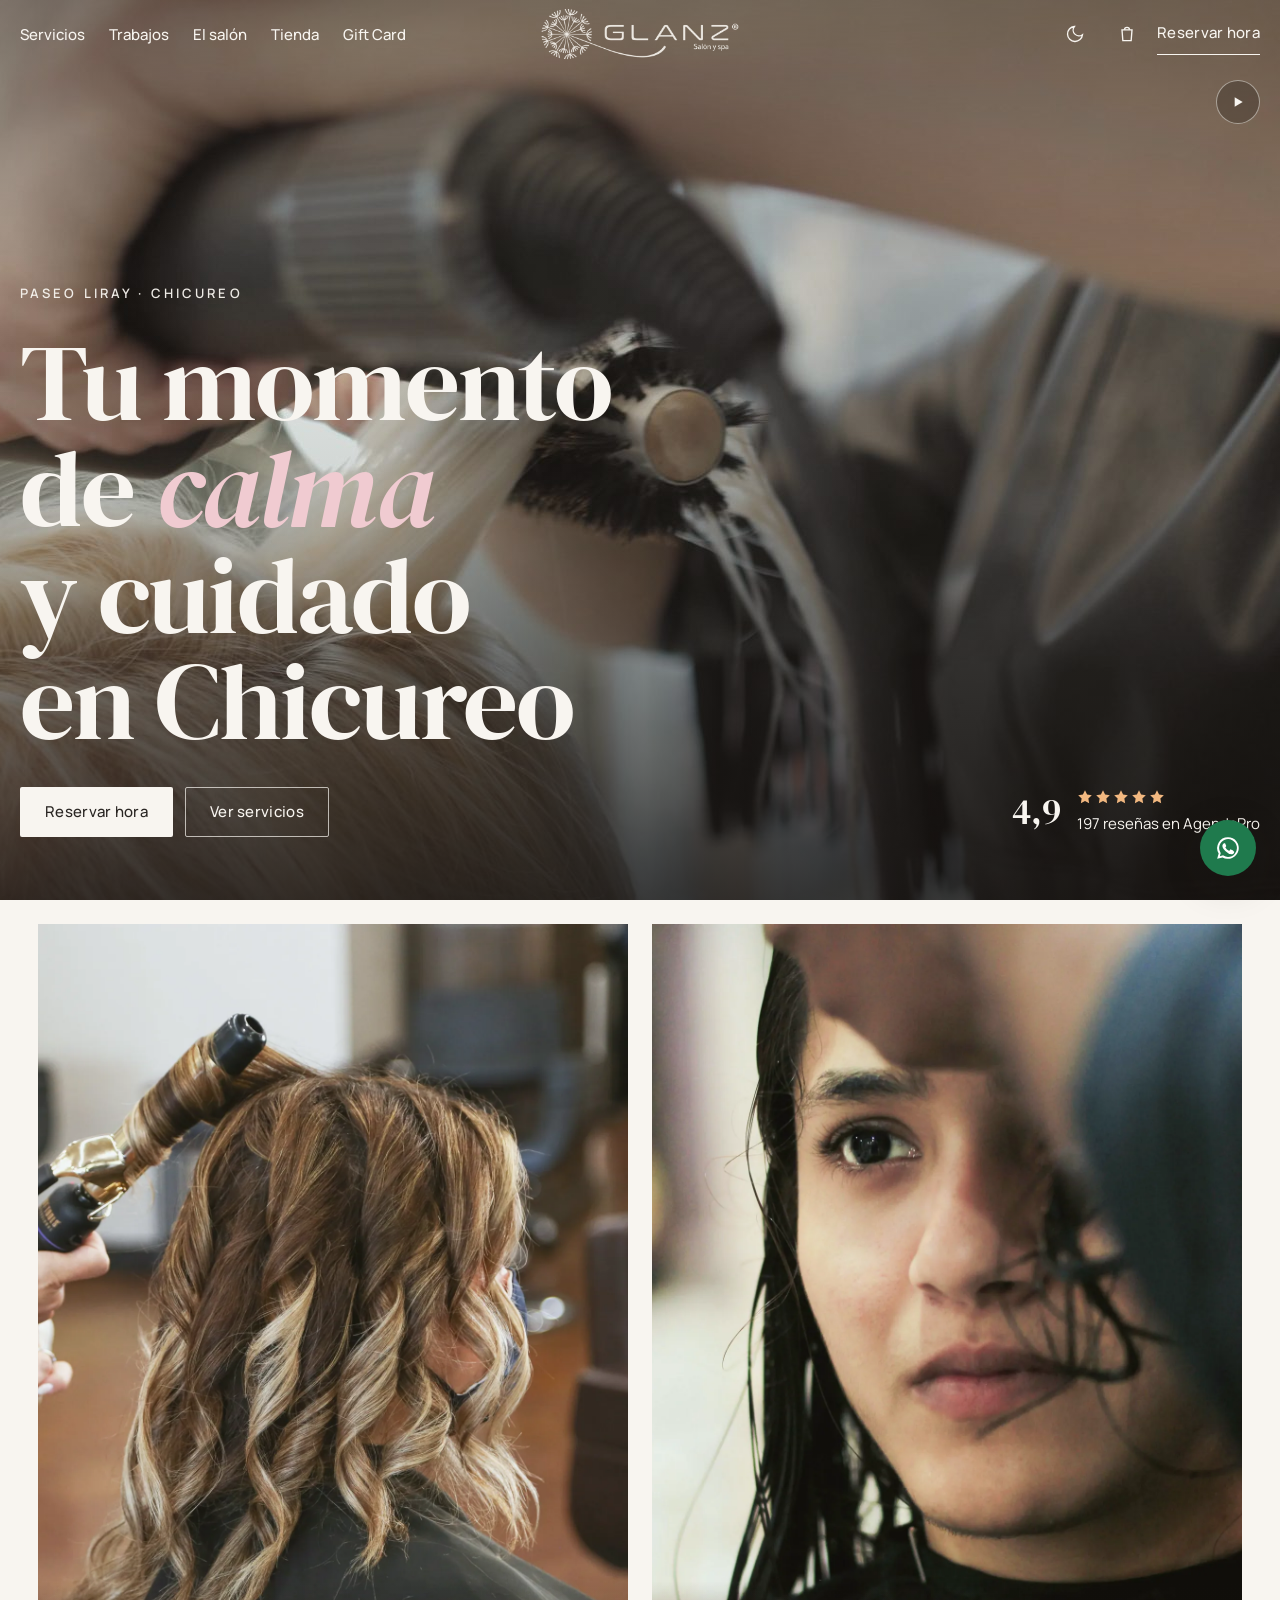
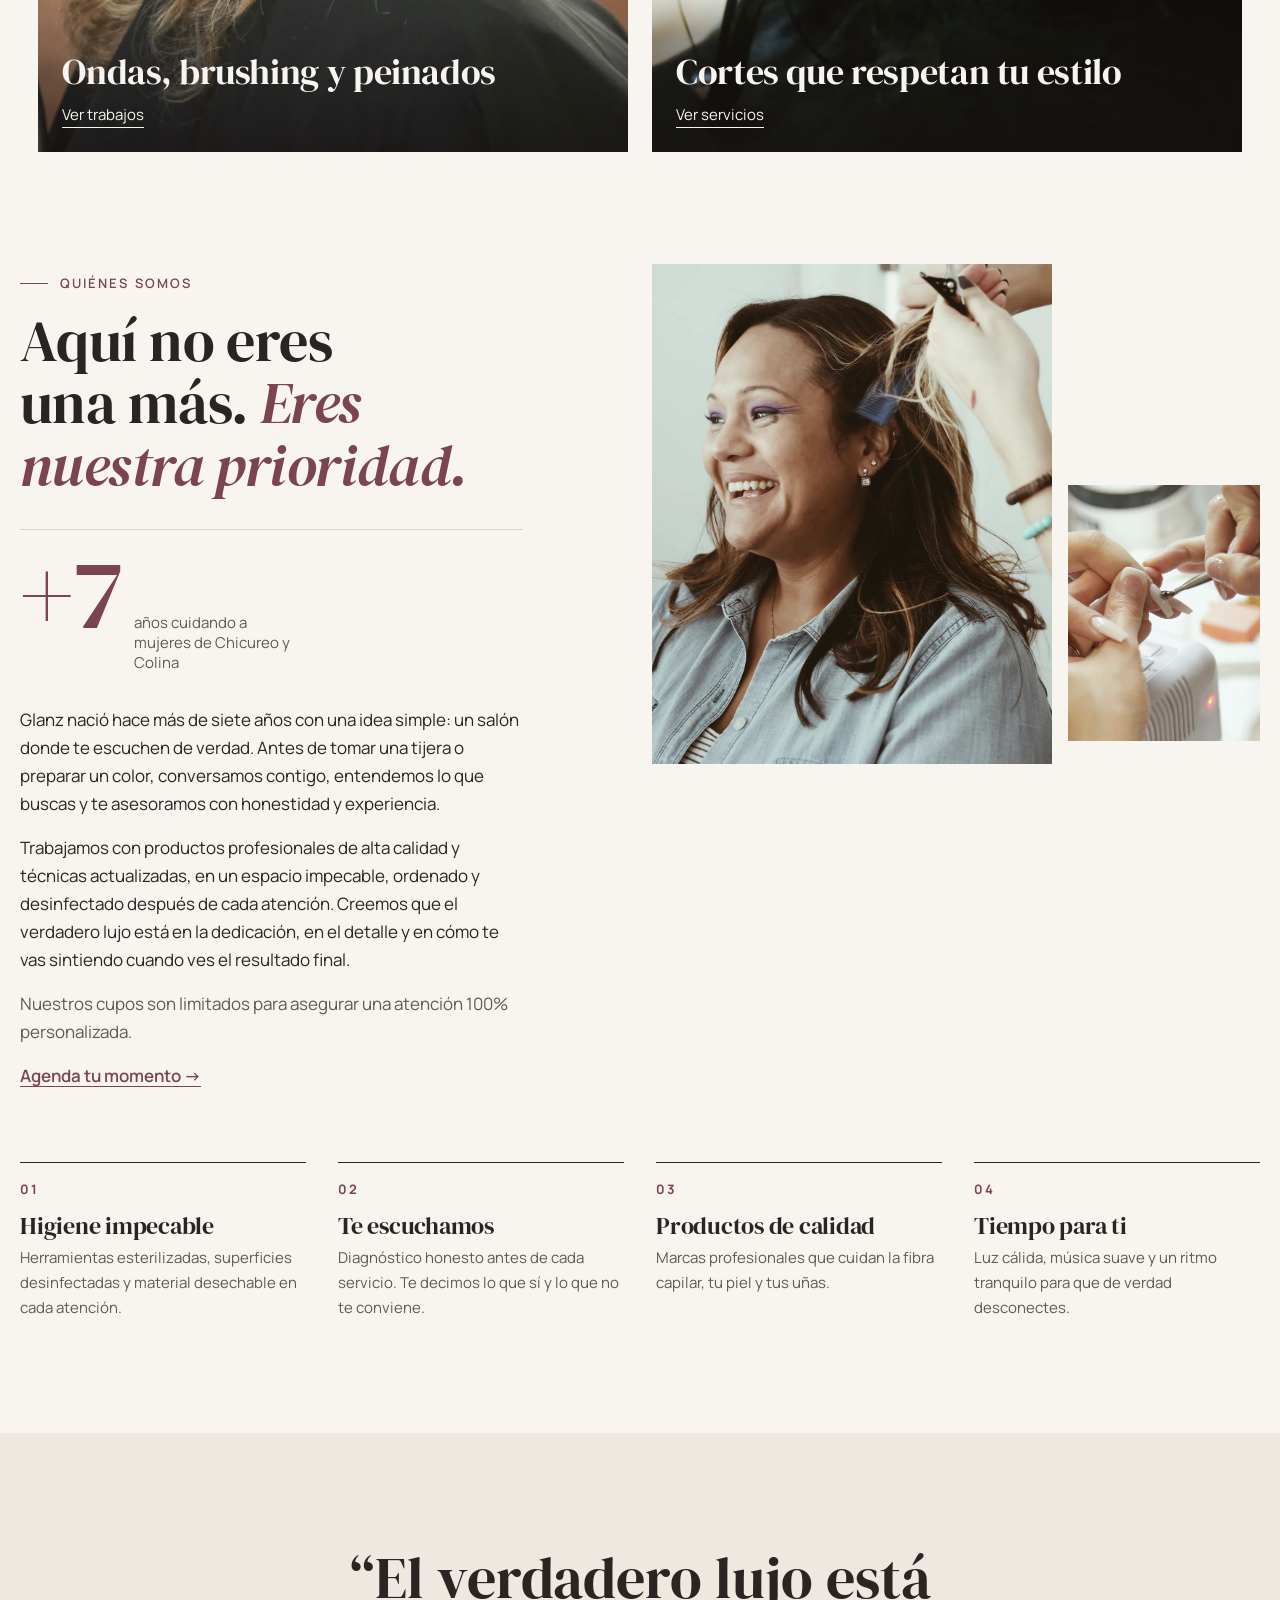
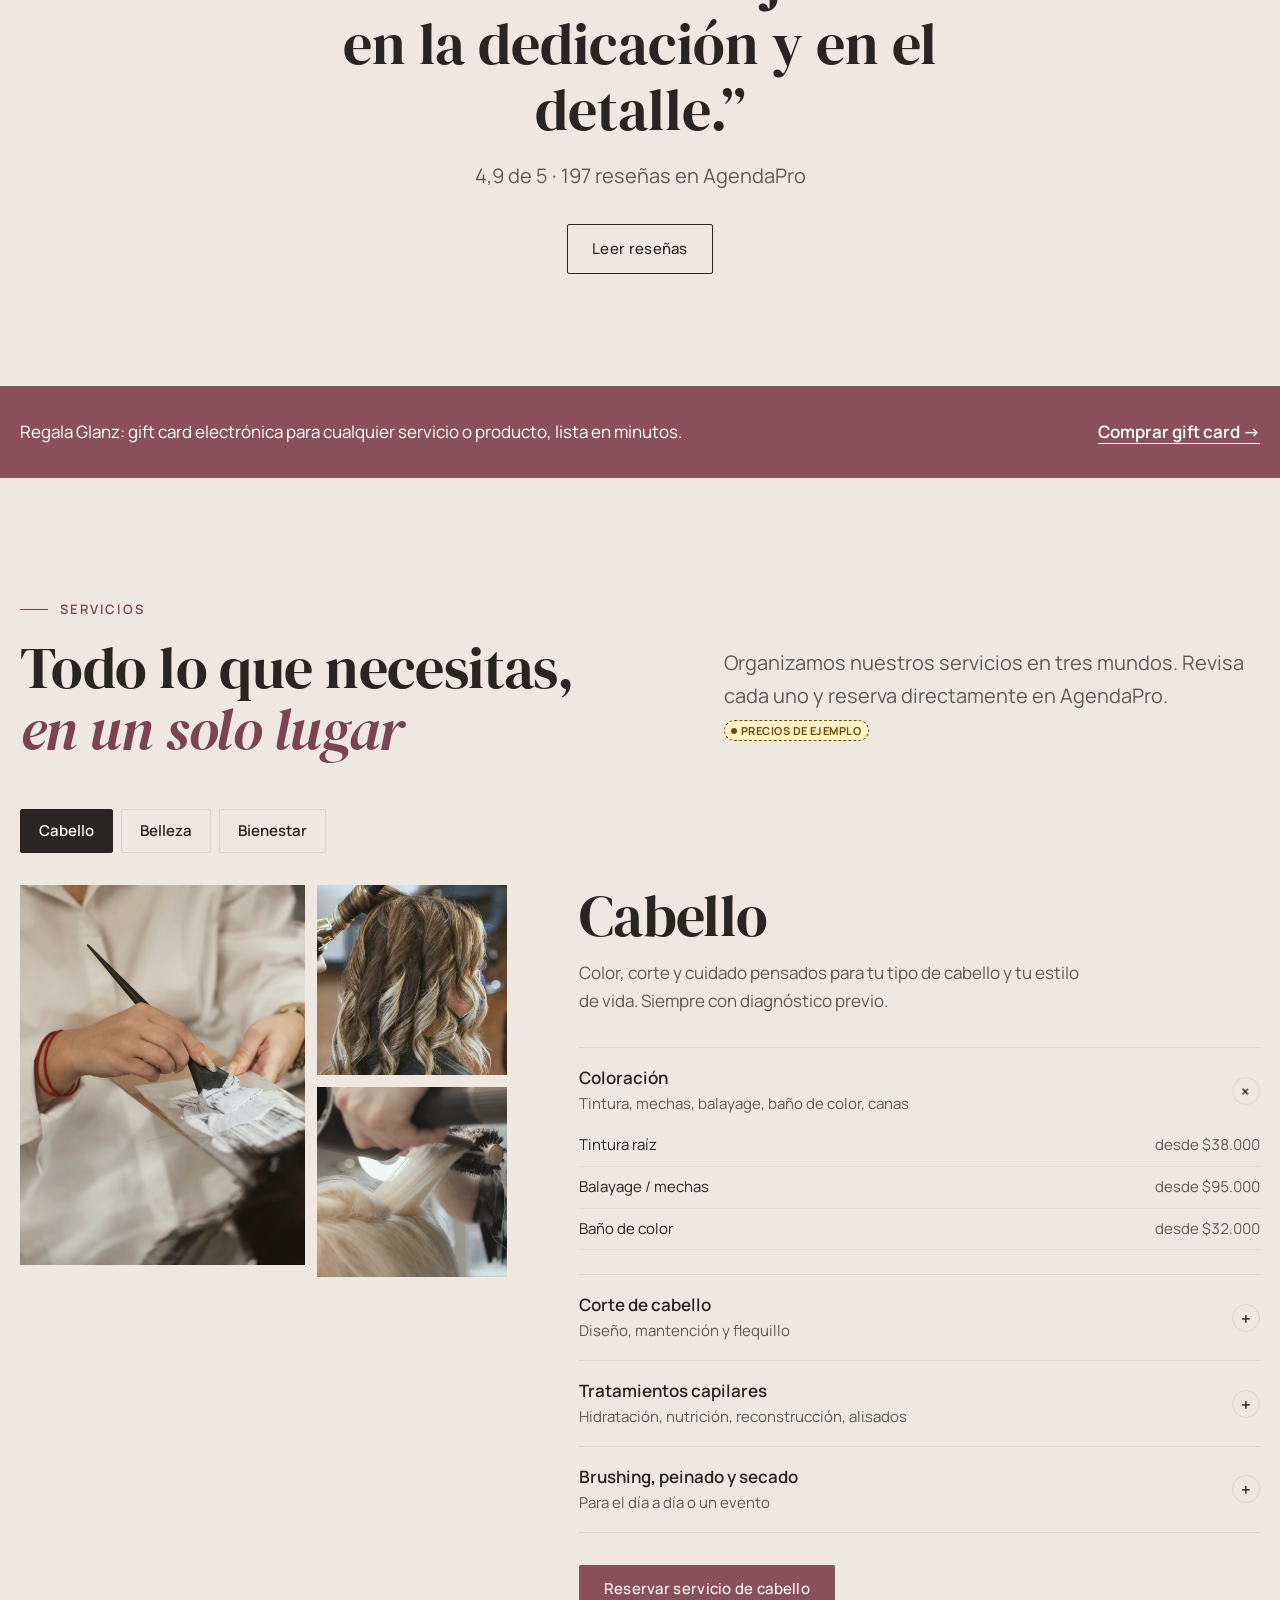
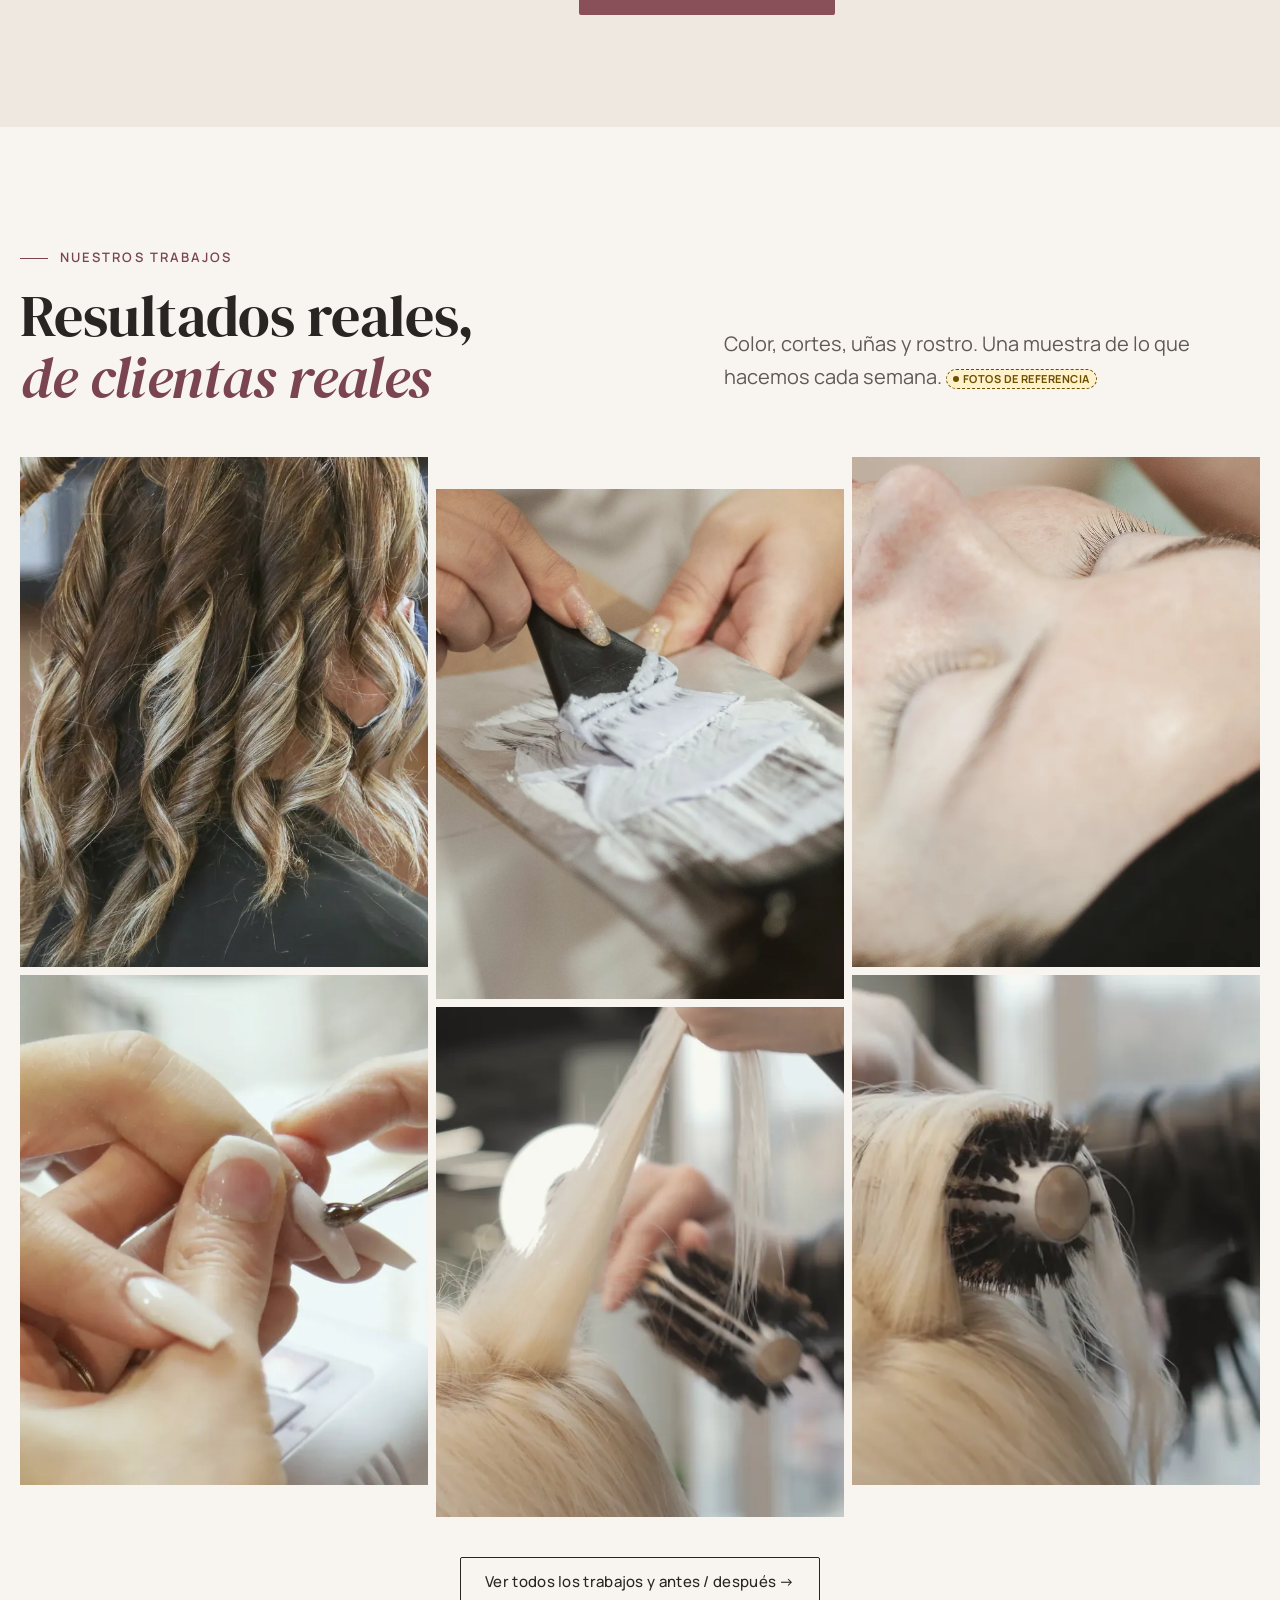
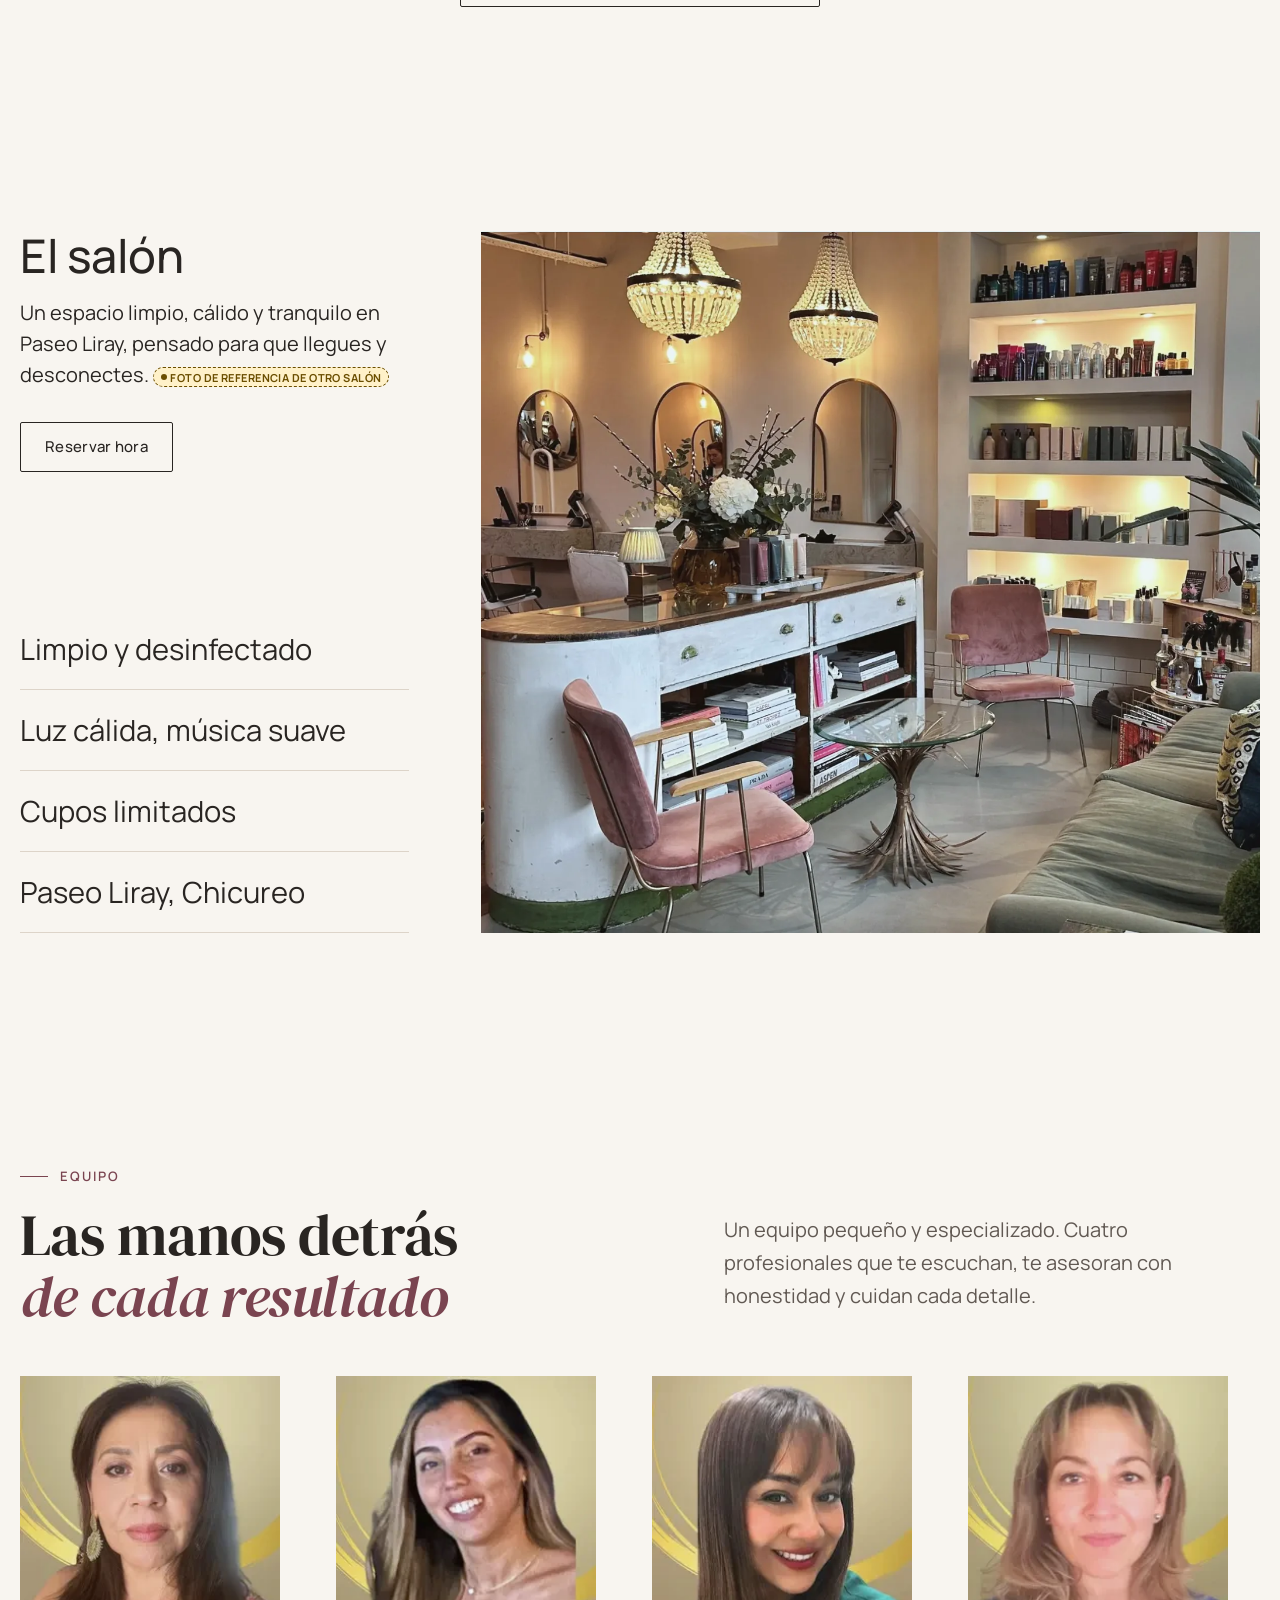
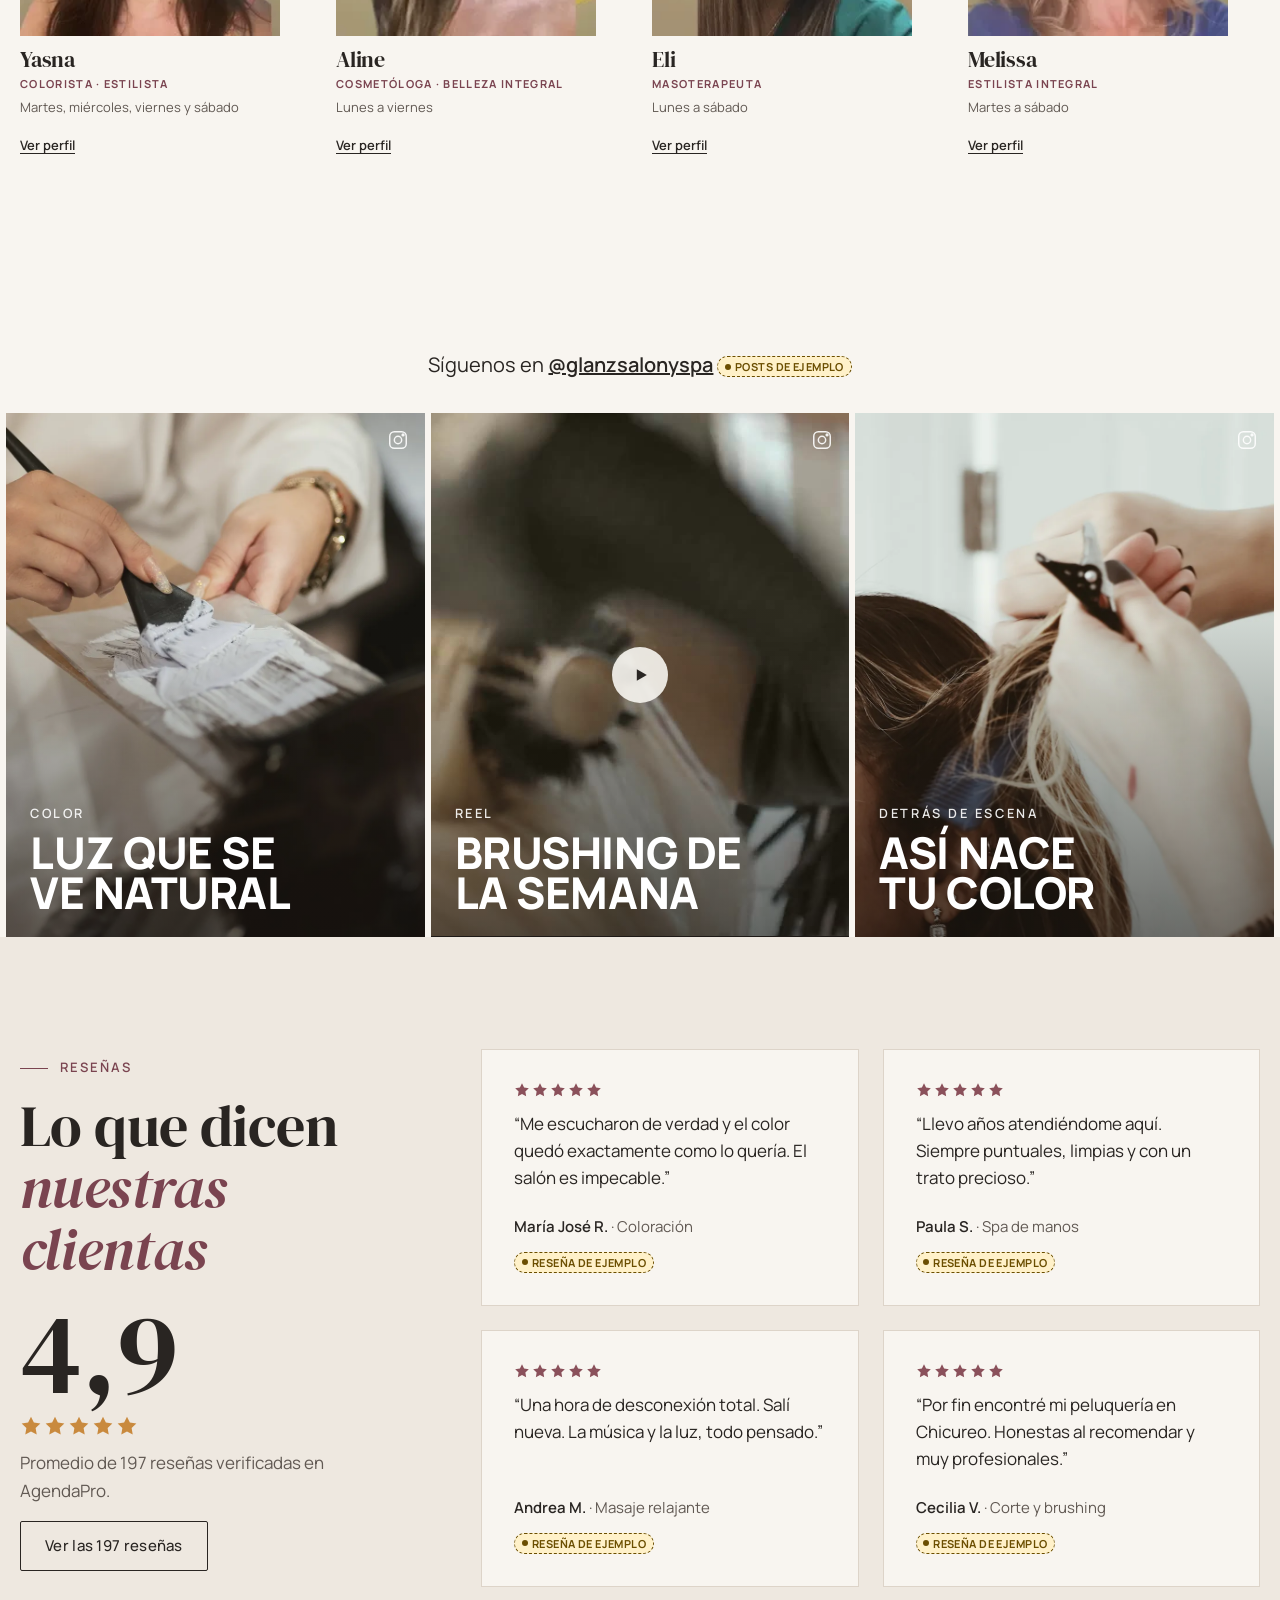
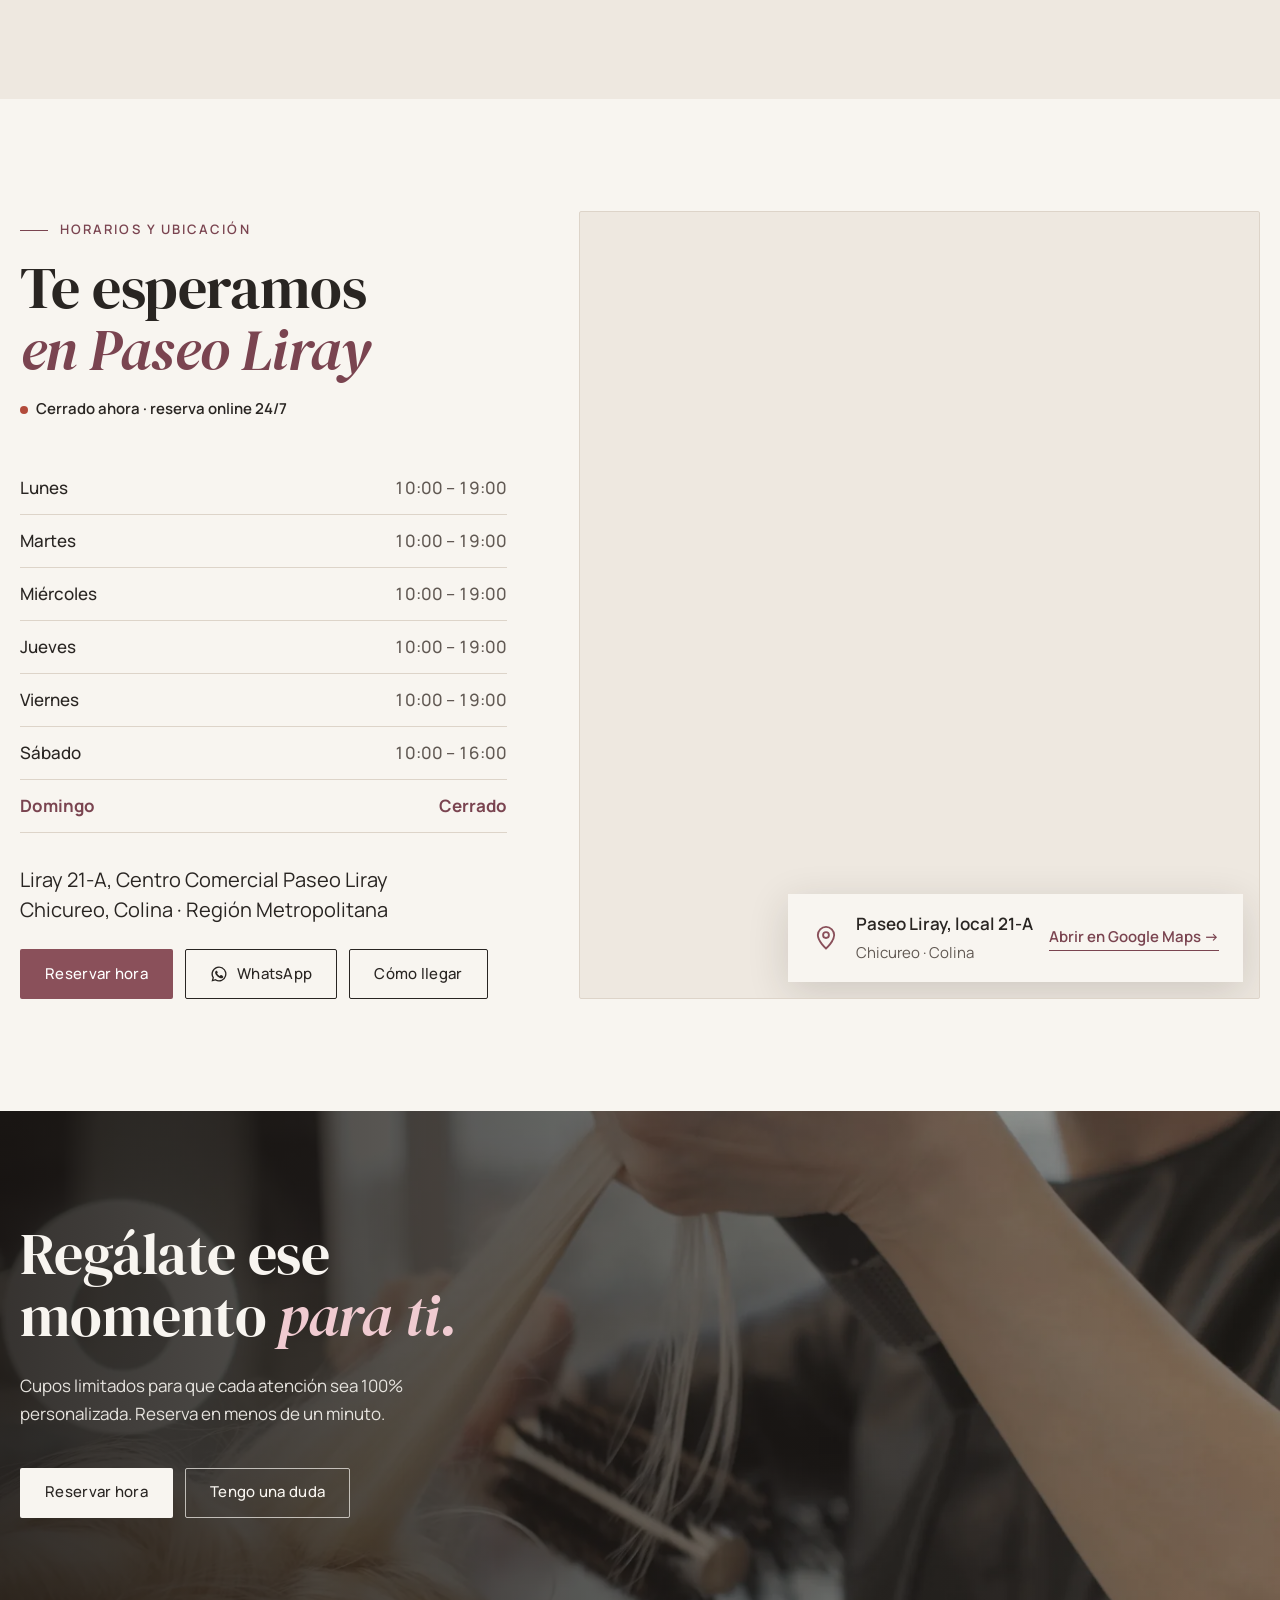
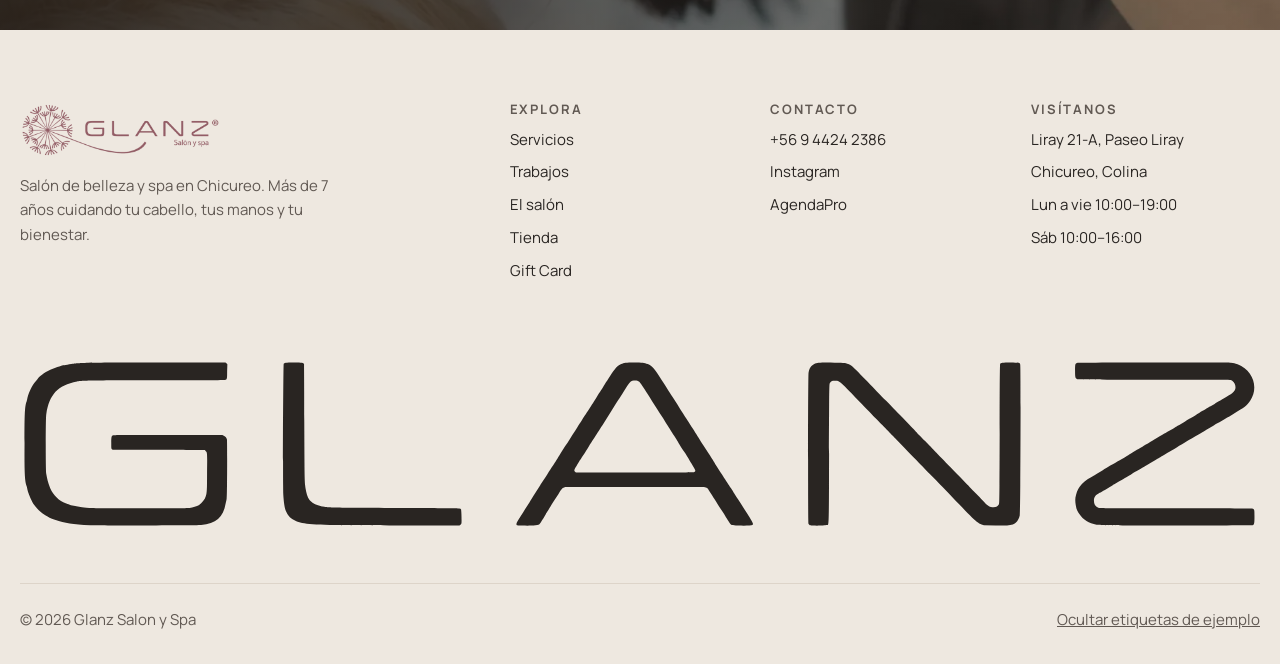
==== index.html @ 532570ea "Open AgendaPro booking in an in-page window All 'Reservar' buttons open AgendaPro in a modal iframe " ====
<!doctype html>
<html lang="es-CL">
<head>
<meta charset="utf-8">
<meta name="viewport" content="width=device-width, initial-scale=1">
<title>Glanz Salon y Spa · Chicureo</title>
<meta name="description" content="Glanz Salon y Spa en Paseo Liray, Chicureo. Más de 7 años cuidando tu cabello, manos, pestañas y bienestar. Reserva tu hora online.">
<meta property="og:type" content="website">
<meta property="og:title" content="Glanz Salon y Spa · Chicureo">
<meta property="og:description" content="Glanz Salon y Spa en Paseo Liray, Chicureo. Más de 7 años cuidando tu cabello, manos, pestañas y bienestar. Reserva tu hora online.">
<meta property="og:image" content="https://vicentebaricic.github.io/glanzsalonspa/assets/img/destacado-cabello.webp">
<meta property="og:url" content="https://vicentebaricic.github.io/glanzsalonspa/">
<meta property="og:locale" content="es_CL">
<meta name="theme-color" content="#F8F5F0" media="(prefers-color-scheme: light)">
<meta name="theme-color" content="#1D1A18" media="(prefers-color-scheme: dark)">
<link rel="preconnect" href="https://fonts.googleapis.com">
<link rel="preconnect" href="https://fonts.gstatic.com" crossorigin>
<link href="https://fonts.googleapis.com/css2?family=DM+Serif+Display:ital@0;1&family=Manrope:wght@400;500;600;700&display=swap" rel="stylesheet">
<link rel="icon" href="data:image/svg+xml,%3Csvg xmlns='http://www.w3.org/2000/svg' viewBox='-14 -18 117 117'%3E%3Crect x='-14' y='-18' width='117' height='117' rx='18' fill='%238A505A'/%3E%3Cpath d='M29.5 71.3C21.7 70.9 19.1 70.5 14.6 69.0C12.8 68.4 12.0 68.0 10.1 66.8C8.1 65.4 6.0 63.2 5.1 61.4C4.0 59.2 3.3 57.4 3.1 56.3C3.0 55.7 2.8 54.8 2.6 54.4C2.0 52.5 1.8 48.4 1.9 36.8C1.9 25.3 2.0 21.9 2.6 19.9C2.8 19.5 3.0 18.6 3.1 18.0C3.6 15.8 5.1 12.6 6.4 11.2C6.8 10.7 7.3 10.1 7.5 9.8C8.4 8.7 11.4 6.6 13.2 6.0C17.4 4.4 17.4 4.4 19.1 4.2C20.0 4.1 21.3 3.8 22.1 3.7C24.4 3.2 27.7 3.1 58.2 3.1L86.0 3.1L86.4 3.5L86.8 3.9L86.7 6.9C86.7 10.4 86.7 10.4 85.3 10.5C84.8 10.6 72.2 10.6 57.2 10.6C29.1 10.6 26.1 10.7 23.9 11.1C15.7 12.8 12.3 16.4 11.0 24.8C10.7 26.3 10.7 48.4 11.0 49.8C11.4 52.2 12.0 54.2 12.7 55.9C13.9 58.7 16.5 61.2 19.1 62.1C19.4 62.2 20.2 62.5 20.8 62.7C21.4 62.9 22.4 63.2 23.1 63.2C23.7 63.3 24.7 63.5 25.3 63.6C26.1 63.8 27.3 63.9 29.0 64.0C32.7 64.2 69.7 64.2 71.0 64.0C72.3 63.8 74.1 63.3 74.8 62.9C75.6 62.5 76.9 61.0 77.4 60.1C78.2 58.2 78.3 57.8 78.3 49.3C78.4 40.9 78.4 40.8 77.7 40.2L77.4 39.8L75.0 39.8C73.6 39.8 65.0 39.7 55.7 39.7L38.8 39.7L38.5 39.4C38.2 39.1 38.2 39.0 38.2 36.8C38.2 34.2 38.3 33.9 39.0 33.6C39.2 33.5 47.2 33.5 62.0 33.5L84.7 33.5L85.3 33.8C86.1 34.2 86.4 34.6 86.6 35.3C86.8 35.9 86.7 59.3 86.5 60.1C86.5 60.4 86.3 61.3 86.1 62.1C85.1 68.0 82.0 70.7 75.8 71.2C74.4 71.4 32.0 71.4 29.5 71.3Z' fill='%23F8F5F0' fill-rule='evenodd'/%3E%3C/svg%3E">
<style>
/* ============================================================
   TOKENS
   ============================================================ */
:root{
  /* Paleta base: 70 / 15 / 10 / 5 */
  --c-bg:        #F8F5F0;   /* 70% */
  --c-surface:   #EEE8E0;   /* 15% */
  --c-ink:       #292522;   /* 10% */
  --c-accent:    #8A505A;   /* 5%  malva del logo (botones, acentos) */
  --c-accent-ink:#7A4450;   /* malva para texto sobre claro (AA) */
  --c-on-accent: #FFFFFF;

  --c-text:      var(--c-ink);
  --c-muted:     #615953;
  --c-line:      #DDD4C9;
  --c-card:      #FFFFFF;
  --c-overlay:   rgba(24,20,18,.55);
  --c-sample-bg: #FFF1C9;
  --c-sample-tx: #6B4E00;

  --font-display: "DM Serif Display", Georgia, "Times New Roman", serif;
  --font-body: "Manrope", system-ui, -apple-system, "Segoe UI", sans-serif;

  --fs-xs: .8125rem;
  --fs-sm: .9375rem;
  --fs-md: 1.0625rem;
  --fs-lg: 1.25rem;
  --fs-xl: clamp(1.6rem, 1.2rem + 1.6vw, 2.25rem);
  --fs-2xl: clamp(2.1rem, 1.4rem + 3vw, 3.6rem);
  --fs-hero: clamp(2.8rem, 1.2rem + 7vw, 7rem);

  --sp-1: .25rem; --sp-2: .5rem; --sp-3: .75rem; --sp-4: 1rem;
  --sp-5: 1.5rem; --sp-6: 2rem; --sp-7: 3rem; --sp-8: 4.5rem; --sp-9: 7rem;

  --radius-s: 2px; --radius-m: 0px; --radius-l: 2px; --radius-pill: 2px; --radius-round: 999px;
  --shadow-1: 0 1px 2px rgba(41,37,34,.06), 0 4px 14px rgba(41,37,34,.06);
  --shadow-2: 0 10px 40px rgba(41,37,34,.16);

  --ease-out: cubic-bezier(.22,.61,.36,1);
  --dur-fast: 160ms; --dur-med: 320ms; --dur-slow: 800ms;

  --container: 1240px;
  --header-h: 68px;

  --z-header: 40; --z-bar: 45; --z-drawer: 60; --z-toast: 80;
  color-scheme: light;
}
@media (prefers-color-scheme: dark){
  :root:not([data-theme="light"]){
    --c-bg:#1D1A18; --c-surface:#27231F; --c-ink:#F3EEE8;
    --c-accent:#D29AA5; --c-accent-ink:#E2B3BC; --c-on-accent:#1D1A18;
    --c-text:#F3EEE8; --c-muted:#B9AFA6; --c-line:#3A3430; --c-card:#2C2723;
    --c-overlay:rgba(10,8,7,.6); --c-sample-bg:#4A3A10; --c-sample-tx:#FFE29A;
    --shadow-1: 0 1px 2px rgba(0,0,0,.3), 0 4px 14px rgba(0,0,0,.25);
    --shadow-2: 0 10px 40px rgba(0,0,0,.5);
    color-scheme: dark;
  }
}
:root[data-theme="dark"]{
  --c-bg:#1D1A18; --c-surface:#27231F; --c-ink:#F3EEE8;
  --c-accent:#D29AA5; --c-accent-ink:#E2B3BC; --c-on-accent:#1D1A18;
  --c-text:#F3EEE8; --c-muted:#B9AFA6; --c-line:#3A3430; --c-card:#2C2723;
  --c-overlay:rgba(10,8,7,.6); --c-sample-bg:#4A3A10; --c-sample-tx:#FFE29A;
  --shadow-1: 0 1px 2px rgba(0,0,0,.3), 0 4px 14px rgba(0,0,0,.25);
  --shadow-2: 0 10px 40px rgba(0,0,0,.5);
  color-scheme: dark;
}

/* ============================================================
   BASE
   ============================================================ */
*,*::before,*::after{box-sizing:border-box}
html{scroll-behavior:smooth;-webkit-text-size-adjust:100%}
body{
  margin:0;background:var(--c-bg);color:var(--c-text);
  font-family:var(--font-body);font-size:var(--fs-md);line-height:1.65;
  -webkit-font-smoothing:antialiased;text-rendering:optimizeLegibility;
  padding-bottom:76px; /* barra fija móvil */
}
@media (min-width: 900px){ body{padding-bottom:0} }
img,video{display:block;max-width:100%}
img{height:auto}
a{color:inherit}
button,input,select,textarea{font:inherit;color:inherit}
h1,h2,h3,h4{font-family:var(--font-display);font-weight:400;line-height:1.08;margin:0;letter-spacing:-.01em;text-wrap:balance}
p{margin:0 0 var(--sp-4)}
[id]{scroll-margin-top:calc(var(--header-h) + 12px)}
:focus-visible{outline:3px solid var(--c-accent);outline-offset:3px;border-radius:4px}
.sr-only{position:absolute!important;width:1px;height:1px;padding:0;margin:-1px;overflow:hidden;clip:rect(0,0,0,0);white-space:nowrap;border:0}
.skip{position:absolute;left:var(--sp-4);top:-60px;z-index:100;background:var(--c-ink);color:var(--c-bg);padding:var(--sp-3) var(--sp-4);border-radius:var(--radius-s)}
.skip:focus{top:var(--sp-4)}

.container{width:min(100% - 2.5rem, var(--container));margin-inline:auto}
.section{padding-block:var(--sp-8)}
@media (min-width: 900px){ .section{padding-block:var(--sp-9)} }
.section--alt{background:var(--c-surface)}
.eyebrow{
  display:inline-flex;align-items:center;gap:var(--sp-3);
  font-size:var(--fs-xs);font-weight:600;letter-spacing:.16em;text-transform:uppercase;color:var(--c-accent-ink);
  margin-bottom:var(--sp-4);
}
.eyebrow::before{content:"";width:28px;height:1px;background:currentColor}
.h2{font-size:var(--fs-2xl)}
.h2 em{font-style:italic;color:var(--c-accent-ink)}
.lead{font-size:var(--fs-lg);color:var(--c-muted);max-width:56ch}
.muted{color:var(--c-muted)}
.section-head{display:grid;gap:var(--sp-4);margin-bottom:var(--sp-7)}
@media (min-width: 900px){
  .section-head--split{grid-template-columns:1.1fr .9fr;align-items:end;gap:var(--sp-7)}
}

/* Contenido de ejemplo */
.sample{
  display:inline-flex;align-items:center;gap:.35em;vertical-align:middle;
  font-family:var(--font-body);font-size:.6875rem;font-weight:700;letter-spacing:.04em;line-height:1;
  text-transform:uppercase;white-space:nowrap;
  background:var(--c-sample-bg);color:var(--c-sample-tx);
  padding:.35em .6em;border-radius:var(--radius-round);border:1px dashed currentColor;
}
.sample::before{content:"";width:6px;height:6px;border-radius:50%;background:currentColor}
html.hide-samples .sample{display:none}

/* Botones */
.btn{
  --_bg:var(--c-ink);--_fg:var(--c-bg);
  display:inline-flex;align-items:center;justify-content:center;gap:.6em;
  min-height:50px;padding:0 1.6em;border-radius:var(--radius-pill);border:1px solid transparent;
  background:var(--_bg);color:var(--_fg);font-weight:500;font-size:var(--fs-sm);letter-spacing:.02em;
  text-decoration:none;cursor:pointer;touch-action:manipulation;
  transition:background var(--dur-fast) var(--ease-out),color var(--dur-fast),border-color var(--dur-fast),transform var(--dur-fast);
}
.btn:hover{transform:translateY(-1px)}
.btn:active{transform:translateY(0) scale(.98)}
.btn--accent{--_bg:var(--c-accent);--_fg:var(--c-on-accent)}
.btn--accent:hover{--_bg:var(--c-accent-ink)}
.btn--ghost{--_bg:transparent;--_fg:var(--c-text);border-color:currentColor}
.btn--ghost:hover{--_bg:var(--c-text);--_fg:var(--c-bg)}
.btn--light{--_bg:#F8F5F0;--_fg:#292522}
.btn--ghost-light{--_bg:transparent;--_fg:#F8F5F0;border-color:rgba(248,245,240,.7)}
.btn--ghost-light:hover{--_bg:#F8F5F0;--_fg:#292522}
.btn svg{width:18px;height:18px;flex:none}
.link{
  display:inline-flex;align-items:center;gap:.4em;font-weight:600;color:var(--c-accent-ink);
  text-decoration:underline;text-underline-offset:.25em;text-decoration-thickness:1px;
}
.link:hover{text-decoration-thickness:2px}

/* Imágenes con placeholder (mientras se sube la multimedia) */
.ph{position:relative;overflow:hidden;background:color-mix(in srgb, var(--c-surface) 82%, var(--c-ink) 8%)}
.ph img,.ph video{width:100%;height:100%;object-fit:cover}
.ph.is-missing{
  background:
    linear-gradient(135deg, rgba(138,80,90,.10), transparent 60%),
    repeating-linear-gradient(45deg, transparent 0 14px, rgba(41,37,34,.035) 14px 15px),
    color-mix(in srgb, var(--c-surface) 82%, var(--c-ink) 8%);
}
.ph.is-missing img{opacity:0}
.ph.is-missing::after{
  content:attr(data-file);position:absolute;inset:auto var(--sp-3) var(--sp-3) var(--sp-3);
  font:600 11px/1.3 var(--font-body);color:var(--c-muted);letter-spacing:.02em;word-break:break-all;
}

/* Reveal on scroll */
.reveal{opacity:0;transform:translateY(24px);transition:opacity var(--dur-slow) var(--ease-out),transform var(--dur-slow) var(--ease-out)}
.reveal.is-in{opacity:1;transform:none}
.reveal[data-delay="1"]{transition-delay:90ms}
.reveal[data-delay="2"]{transition-delay:180ms}
.reveal[data-delay="3"]{transition-delay:270ms}
@media (prefers-reduced-motion: reduce){
  html{scroll-behavior:auto}
  .reveal{opacity:1;transform:none;transition:none}
  *,*::before,*::after{animation-duration:.01ms!important;transition-duration:.01ms!important}
}

/* ============================================================
   HEADER
   ============================================================ */
.header{
  position:fixed;inset:0 0 auto 0;z-index:var(--z-header);height:var(--header-h);
  display:flex;align-items:center;color:#F8F5F0;
  transition:background var(--dur-med),color var(--dur-med),box-shadow var(--dur-med);
}
.header.is-solid{background:color-mix(in srgb, var(--c-bg) 92%, transparent);color:var(--c-text);box-shadow:0 1px 0 var(--c-line);backdrop-filter:saturate(1.2) blur(10px);-webkit-backdrop-filter:saturate(1.2) blur(10px)}
.header__inner{display:grid;grid-template-columns:1fr auto 1fr;align-items:center;gap:var(--sp-4);width:min(100% - 2.5rem, 1400px);margin-inline:auto}
.brand{display:flex;flex-direction:column;align-items:center;line-height:1;text-decoration:none;grid-column:2}
.brand img{height:44px;width:auto}
@media (min-width:1080px){ .brand img{height:56px} }
.logo-dark,.logo-light{display:none}
/* Sobre el hero (header transparente): logo claro */
.header:not(.is-solid) .logo-main{display:none}
.header:not(.is-solid) .logo-light{display:block}
:root[data-theme="dark"] .logo-main{display:none}
:root[data-theme="dark"] .header.is-solid .logo-dark,:root[data-theme="dark"] .mnav .logo-dark,:root[data-theme="dark"] .footer .logo-dark{display:block}
@media (prefers-color-scheme: dark){
  :root:not([data-theme="light"]) .logo-main{display:none}
  :root:not([data-theme="light"]) .header.is-solid .logo-dark,:root:not([data-theme="light"]) .mnav .logo-dark,:root:not([data-theme="light"]) .footer .logo-dark{display:block}
}
.nav{display:none;grid-column:1;grid-row:1}
.nav ul{display:flex;gap:var(--sp-5);flex-wrap:nowrap;list-style:none;margin:0;padding:0}
.nav a{font-size:var(--fs-sm);font-weight:500;text-decoration:none;padding:var(--sp-2) 0;border-bottom:1px solid transparent}
.nav a:hover{border-color:currentColor}
.header__actions{display:flex;align-items:center;justify-content:flex-end;gap:var(--sp-2);grid-column:3;grid-row:1}
.icon-btn{
  position:relative;display:inline-grid;place-items:center;width:44px;height:44px;border-radius:50%;
  background:transparent;border:1px solid transparent;cursor:pointer;color:inherit;
  transition:background var(--dur-fast),border-color var(--dur-fast);
}
.icon-btn:hover{border-color:currentColor}
.icon-btn svg{width:20px;height:20px}
.cart-count{
  position:absolute;top:2px;right:0;min-width:18px;height:18px;padding:0 5px;border-radius:var(--radius-round);
  background:var(--c-accent);color:var(--c-on-accent);font-size:11px;font-weight:700;line-height:18px;text-align:center;
}
.cart-count[hidden]{display:none}
.header .btn-book{display:none;min-height:auto;padding:var(--sp-2) 0;background:none;color:inherit;border:0;border-bottom:1px solid currentColor;border-radius:0}
.header .btn-book:hover{transform:none;opacity:.75}
.menu-btn{display:inline-grid}
#themeBtn{display:none}
@media (max-width:419px){ .brand img{height:34px} }
@media (min-width: 1080px){
  .nav{display:block}
  .header .btn-book{display:inline-flex}
  .menu-btn{display:none}
  #themeBtn{display:inline-grid}
}

/* Menú móvil */
.mnav{
  position:fixed;inset:0;z-index:var(--z-drawer);background:var(--c-bg);color:var(--c-text);
  display:flex;flex-direction:column;padding:var(--sp-5) 1.25rem;
  transform:translateY(-100%);visibility:hidden;transition:transform var(--dur-med) var(--ease-out),visibility 0s var(--dur-med);
}
.mnav.is-open{transform:none;visibility:visible;transition:transform var(--dur-med) var(--ease-out)}
.mnav__top{display:flex;justify-content:space-between;align-items:center}
.mnav__top .brand{align-items:flex-start}
.mnav ul{list-style:none;margin:var(--sp-7) 0 0;padding:0}
.mnav li a{display:block;font-family:var(--font-display);font-size:2rem;padding:var(--sp-2) 0;text-decoration:none;border-bottom:1px solid var(--c-line)}
.mnav__foot{margin-top:auto;display:grid;gap:var(--sp-3)}

/* Barra fija inferior móvil (CTA siempre visible) */
.mbar{
  position:fixed;inset:auto 0 0 0;z-index:var(--z-bar);display:grid;grid-template-columns:1fr auto;gap:var(--sp-2);
  padding:var(--sp-3) 1.25rem calc(var(--sp-3) + env(safe-area-inset-bottom));
  background:color-mix(in srgb, var(--c-bg) 94%, transparent);backdrop-filter:blur(10px);-webkit-backdrop-filter:blur(10px);
  border-top:1px solid var(--c-line);
}
.mbar .btn{min-height:50px}
.mbar .btn--wa{width:50px;padding:0;background:#1F7A4D;color:#fff}
@media (min-width: 900px){ .mbar{display:none} }

/* WhatsApp flotante desktop */
.fab-wa{
  display:none;position:fixed;right:24px;bottom:24px;z-index:var(--z-bar);width:56px;height:56px;border-radius:50%;
  background:#1F7A4D;color:#fff;place-items:center;box-shadow:var(--shadow-2);text-decoration:none;
  transition:transform var(--dur-fast);
}
.fab-wa:hover{transform:scale(1.06)}
.fab-wa svg{width:26px;height:26px}
@media (max-width: 899px){ .hero .hero__inner{padding-bottom:calc(76px + 2rem + env(safe-area-inset-bottom))} .hero__row{gap:var(--sp-5)} }
@media (min-width: 900px){ .fab-wa{display:grid} .hero__row{padding-right:72px} }

/* ============================================================
   HERO
   ============================================================ */
.hero{position:relative;min-height:100svh;display:flex;align-items:flex-end;color:#F8F5F0;isolation:isolate;overflow:hidden;background:#2B2521}
.hero__media{position:absolute;inset:0;z-index:-2}
.hero__media video,.hero__media img{width:100%;height:100%;object-fit:cover}
.hero__media.is-missing{background:radial-gradient(120% 90% at 70% 20%, #6A4A3E 0%, #2B2521 60%)}
.hero__media.is-missing::after{color:rgba(248,245,240,.55);inset:auto 1.25rem 90px auto;max-width:60vw;text-align:right}
.hero::before{
  content:"";position:absolute;inset:0;z-index:-1;
  background:linear-gradient(180deg, rgba(20,16,14,.45) 0%, rgba(20,16,14,.05) 30%, rgba(20,16,14,.15) 55%, rgba(20,16,14,.78) 100%);
}
.hero__inner{width:min(100% - 2.5rem, 1400px);margin-inline:auto;padding-bottom:clamp(2.5rem, 7vh, 5.5rem);padding-top:calc(var(--header-h) + 3rem)}
.hero__kicker{font-size:var(--fs-xs);letter-spacing:.24em;text-transform:uppercase;font-weight:600;margin-bottom:var(--sp-5);opacity:.95}
.hero h1{font-size:var(--fs-hero);line-height:.98;max-width:13ch;letter-spacing:-.02em}
.hero h1 em{font-style:italic;color:#F0CBD1}
.hero__row{padding-right:0;display:flex;flex-wrap:wrap;align-items:flex-end;justify-content:space-between;gap:var(--sp-6);margin-top:var(--sp-6)}
.hero__ctas{display:flex;flex-wrap:wrap;gap:var(--sp-3)}
.hero__meta{display:flex;align-items:center;gap:var(--sp-4);font-size:var(--fs-sm)}
.hero__meta strong{font-family:var(--font-display);font-size:2.25rem;font-weight:400;line-height:1}
.stars{display:inline-flex;gap:2px;color:#F2B880}
.stars svg{width:16px;height:16px}
.hero__pause{
  position:absolute;right:1.25rem;top:calc(var(--header-h) + 12px);z-index:2;
  width:44px;height:44px;border-radius:50%;border:1px solid rgba(248,245,240,.5);background:rgba(20,16,14,.25);color:#F8F5F0;
  display:grid;place-items:center;cursor:pointer;
}
.hero__pause svg{width:16px;height:16px}

/* Split full-bleed (2 fotos) */
.split{display:grid;grid-template-columns:1fr;gap:var(--sp-3);padding:var(--sp-3) var(--sp-3) 0}
@media (min-width:700px){ .split{grid-template-columns:1fr 1fr;padding:var(--sp-5) clamp(1.25rem,3vw,3.5rem) 0;gap:var(--sp-5)} }
.split__item{position:relative;display:block;color:#F8F5F0;text-decoration:none;overflow:hidden}
.split__item .ph{aspect-ratio:4/5}
@media (min-width:1000px){ .split__item .ph{aspect-ratio:auto;height:min(92vh, 980px)} }
.split__item img{transition:transform 1.2s var(--ease-out)}
.split__item:hover img{transform:scale(1.03)}
.split__cap{position:absolute;left:0;right:0;bottom:0;padding:var(--sp-8) var(--sp-5) var(--sp-5);background:linear-gradient(transparent, rgba(20,16,14,.65))}
.split__cap h2{font-size:var(--fs-xl);margin-bottom:var(--sp-2)}
.split__cap span{font-size:var(--fs-sm);border-bottom:1px solid currentColor;padding-bottom:2px}

/* Quote band */
.quote-band{background:var(--c-surface);text-align:center;padding-block:var(--sp-9)}
.quote-band blockquote{margin:0 auto var(--sp-4);font-family:var(--font-display);font-size:var(--fs-2xl);max-width:22ch;line-height:1.15}
.quote-band p{color:var(--c-muted);font-size:var(--fs-lg);margin-bottom:var(--sp-6)}

/* Banda terracota (5%) */
.band{background:var(--c-accent);color:var(--c-on-accent)}
.band .container{display:flex;flex-wrap:wrap;align-items:center;justify-content:space-between;gap:var(--sp-4);padding-block:var(--sp-6)}
.band p{margin:0;font-size:var(--fs-md);max-width:70ch}
.band a{color:inherit;font-weight:600;text-underline-offset:.3em;white-space:nowrap}

/* ============================================================
   NOSOTROS
   ============================================================ */
.about{display:grid;gap:var(--sp-7)}
@media (min-width: 900px){
  .about{grid-template-columns:repeat(12,1fr);gap:var(--sp-5);align-items:start}
  .about__text{grid-column:1 / span 5;position:sticky;top:calc(var(--header-h) + 2rem)}
  .about__media{grid-column:7 / span 6}
}
.about__years{display:flex;align-items:baseline;gap:var(--sp-3);margin:var(--sp-6) 0;padding-top:var(--sp-5);border-top:1px solid var(--c-line)}
.about__years b{font-family:var(--font-display);font-weight:400;font-size:clamp(4rem, 3rem + 4vw, 6.5rem);line-height:.8;color:var(--c-accent-ink)}
.about__years span{font-size:var(--fs-sm);color:var(--c-muted);max-width:18ch;line-height:1.35}
.about__media{display:grid;grid-template-columns:repeat(6,1fr);gap:var(--sp-4);align-items:end}
.about__media .a1{grid-column:1 / span 4;aspect-ratio:4/5}
.about__media .a2{grid-column:5 / span 2;aspect-ratio:3/4;margin-bottom:12%}
.about__media figcaption{grid-column:5 / span 2;font-size:var(--fs-xs);color:var(--c-muted);align-self:start;margin-top:calc(-12% + var(--sp-2))}
.pillars{display:grid;gap:var(--sp-5);margin-top:var(--sp-8);counter-reset:p}
@media (min-width: 700px){ .pillars{grid-template-columns:repeat(2,1fr)} }
@media (min-width: 1080px){ .pillars{grid-template-columns:repeat(4,1fr);gap:var(--sp-6)} }
.pillar{padding-top:var(--sp-4);border-top:1px solid var(--c-ink)}
.pillar::before{counter-increment:p;content:"0" counter(p);display:block;font-size:var(--fs-xs);font-weight:700;letter-spacing:.12em;color:var(--c-accent-ink);margin-bottom:var(--sp-3)}
.pillar h3{font-size:1.5rem;margin-bottom:var(--sp-2)}
.pillar p{color:var(--c-muted);font-size:var(--fs-sm);margin:0}

/* ============================================================
   SERVICIOS
   ============================================================ */
.svc-tabs{display:flex;gap:var(--sp-2);flex-wrap:wrap;margin-bottom:var(--sp-6)}
.chip{
  min-height:44px;padding:0 1.2em;border-radius:var(--radius-pill);border:1px solid var(--c-line);background:transparent;
  font-weight:600;font-size:var(--fs-sm);cursor:pointer;transition:all var(--dur-fast);
}
.chip:hover{border-color:var(--c-text)}
.chip[aria-selected="true"],.chip[aria-pressed="true"]{background:var(--c-ink);color:var(--c-bg);border-color:var(--c-ink)}
.svc{display:grid;gap:var(--sp-6)}
.svc[hidden]{display:none}
@media (min-width: 900px){
  .svc{grid-template-columns:5fr 7fr;gap:var(--sp-8);align-items:start}
  .svc--flip .svc__media{order:2}
}
.svc__media{display:grid;grid-template-columns:3fr 2fr;gap:var(--sp-3)}
.svc__media .ph:first-child{aspect-ratio:3/4;border-radius:var(--radius-m);grid-row:span 2}
.svc__media .ph:not(:first-child){aspect-ratio:1;border-radius:var(--radius-m)}
.svc__head h3{font-size:var(--fs-2xl)}
.svc__head p{color:var(--c-muted);margin-top:var(--sp-3);max-width:52ch}
.svc-list{list-style:none;margin:var(--sp-6) 0;padding:0;border-top:1px solid var(--c-line)}
.svc-list li{border-bottom:1px solid var(--c-line)}
.svc-list details summary{
  display:flex;align-items:center;justify-content:space-between;gap:var(--sp-4);padding:var(--sp-4) 0;cursor:pointer;list-style:none;
  font-weight:600;
}
.svc-list details summary::-webkit-details-marker{display:none}
.svc-list summary .plus{width:28px;height:28px;flex:none;border-radius:50%;border:1px solid var(--c-line);display:grid;place-items:center;transition:transform var(--dur-med) var(--ease-out)}
.svc-list details[open] .plus{transform:rotate(45deg)}
.svc-list summary small{display:block;font-weight:400;color:var(--c-muted);font-size:var(--fs-sm)}
.svc-items{padding:0 0 var(--sp-5);display:grid;gap:var(--sp-2);font-size:var(--fs-sm)}
.svc-items div{display:flex;justify-content:space-between;gap:var(--sp-4);border-bottom:1px dotted var(--c-line);padding-bottom:var(--sp-2)}
.svc-items span:last-child{font-variant-numeric:tabular-nums;white-space:nowrap;color:var(--c-muted)}

/* ============================================================
   GALERÍA (grid editorial asimétrico)
   ============================================================ */
.gallery-filters{display:flex;gap:var(--sp-2);flex-wrap:wrap}
.gallery{
  display:grid;gap:var(--sp-2);grid-template-columns:repeat(2,1fr);grid-auto-flow:dense;grid-auto-rows:minmax(140px, 22vw);
}
@media (min-width: 700px){ .gallery{grid-template-columns:repeat(4,1fr);grid-auto-rows:minmax(160px, 15vw)} }
@media (min-width: 1240px){ .gallery{grid-template-columns:repeat(6,1fr);grid-auto-rows:150px} }
.g-item{position:relative;border-radius:var(--radius-m);overflow:hidden;cursor:zoom-in;border:0;padding:0;background:var(--c-surface)}
.g-item .ph{position:absolute;inset:0}
.g-item img{transition:transform 900ms var(--ease-out)}
.g-item:hover img{transform:scale(1.04)}
.g-item figcaption{
  position:absolute;left:0;right:0;bottom:0;padding:var(--sp-6) var(--sp-3) var(--sp-3);
  background:linear-gradient(transparent, rgba(20,16,14,.72));color:#F8F5F0;font-size:var(--fs-xs);font-weight:600;letter-spacing:.04em;
  text-align:left;opacity:0;transform:translateY(6px);transition:all var(--dur-med) var(--ease-out);
}
.g-item:hover figcaption,.g-item:focus-visible figcaption{opacity:1;transform:none}
@media (hover: none){ .g-item figcaption{opacity:1;transform:none} }
.g-item.is-hidden{display:none}
.g-tall{grid-row:span 2}
.g-wide{grid-column:span 2}
.g-big{grid-column:span 2;grid-row:span 2}
.gallery-foot{display:flex;flex-wrap:wrap;gap:var(--sp-4);align-items:center;justify-content:space-between;margin-top:var(--sp-6)}

/* Lightbox */
.lightbox{
  position:fixed;inset:0;z-index:var(--z-drawer);background:rgba(15,12,10,.92);display:grid;place-items:center;padding:var(--sp-5);
  opacity:0;visibility:hidden;transition:opacity var(--dur-med),visibility 0s var(--dur-med);
}
.lightbox.is-open{opacity:1;visibility:visible;transition:opacity var(--dur-med)}
.lightbox img{max-height:82vh;max-width:min(92vw, 1100px);border-radius:var(--radius-s);object-fit:contain}
.lightbox p{color:#F8F5F0;text-align:center;margin-top:var(--sp-3);font-size:var(--fs-sm)}
.lightbox .icon-btn{position:absolute;color:#F8F5F0;border-color:rgba(248,245,240,.35)}
.lb-close{top:16px;right:16px}
.lb-prev{left:12px;top:50%;transform:translateY(-50%)}
.lb-next{right:12px;top:50%;transform:translateY(-50%)}

/* ============================================================
   ANTES / DESPUÉS
   ============================================================ */
.ba-grid{display:grid;gap:var(--sp-6)}
@media (min-width: 900px){
  .ba-grid{grid-template-columns:1.25fr 1fr;grid-template-rows:auto auto;gap:var(--sp-5)}
  .ba-grid .ba:first-child{grid-row:span 2}
}
.ba figure{margin:0}
.ba__frame{
  --pos:50%;position:relative;aspect-ratio:4/5;border-radius:var(--radius-m);overflow:hidden;background:var(--c-surface);
  user-select:none;-webkit-user-select:none;touch-action:pan-y;
}
.ba-grid .ba:not(:first-child) .ba__frame{aspect-ratio:4/3}
.ba__frame .ph{position:absolute;inset:0}
.ba__after{clip-path:inset(0 0 0 var(--pos))}
.ba__label{
  position:absolute;top:var(--sp-3);z-index:2;padding:.35em .8em;border-radius:var(--radius-pill);
  background:rgba(20,16,14,.6);color:#F8F5F0;font-size:var(--fs-xs);font-weight:700;letter-spacing:.1em;text-transform:uppercase;pointer-events:none;
}
.ba__label--b{left:var(--sp-3)} .ba__label--a{right:var(--sp-3)}
.ba__line{position:absolute;top:0;bottom:0;left:var(--pos);width:2px;margin-left:-1px;background:#F8F5F0;z-index:2;pointer-events:none}
.ba__knob{
  position:absolute;top:50%;left:var(--pos);z-index:3;width:48px;height:48px;margin:-24px 0 0 -24px;border-radius:50%;
  background:#F8F5F0;color:#292522;display:grid;place-items:center;box-shadow:var(--shadow-2);pointer-events:none;
}
.ba__knob svg{width:22px;height:22px}
.ba__range{position:absolute;inset:0;z-index:4;width:100%;height:100%;margin:0;opacity:0;cursor:ew-resize;-webkit-appearance:none;appearance:none}
.ba__range:focus-visible + .ba__knob{outline:3px solid var(--c-accent);outline-offset:3px}
.ba figcaption{display:flex;justify-content:space-between;gap:var(--sp-3);align-items:baseline;margin-top:var(--sp-3);flex-wrap:wrap}
.ba figcaption strong{font-family:var(--font-display);font-weight:400;font-size:1.35rem}
.ba figcaption span{font-size:var(--fs-sm);color:var(--c-muted)}

/* ============================================================
   EQUIPO
   ============================================================ */
.team{display:grid;gap:var(--sp-6) var(--sp-4);grid-template-columns:repeat(2,1fr)}
@media (min-width: 900px){ .team{grid-template-columns:repeat(4,1fr);gap:var(--sp-5)} }
.member__photo{position:relative;aspect-ratio:1;overflow:hidden;margin-bottom:var(--sp-3);max-width:260px}
.member__photo .ph{position:absolute;inset:0}
.member__over{
  position:absolute;inset:0;padding:var(--sp-4);overflow:auto;
  background:rgba(32,27,24,.88);color:#F3EEE8;font-size:.8125rem;line-height:1.5;
  opacity:0;visibility:hidden;transform:translateY(8px);transition:opacity var(--dur-med) var(--ease-out),transform var(--dur-med) var(--ease-out),visibility 0s var(--dur-med);
}
.member__over p{margin:0 0 var(--sp-3)}
.member__over .member__tag{font-family:var(--font-display);font-size:1.05rem;line-height:1.25;color:#F0CBD1}
.member__over a{color:#F8F5F0;font-weight:600;text-underline-offset:.25em}
.member.is-open .member__over{opacity:1;visibility:visible;transform:none;transition:opacity var(--dur-med) var(--ease-out),transform var(--dur-med) var(--ease-out)}
@media (hover:hover) and (min-width:900px){
  .member:hover .member__over,.member:focus-within .member__over{opacity:1;visibility:visible;transform:none;transition:opacity var(--dur-med) var(--ease-out),transform var(--dur-med) var(--ease-out)}
}
/* Táctil: el perfil se despliega bajo la tarjeta (no cabe sobre una foto chica) */
@media (hover:none), (max-width:899px){
  .member{display:flex;flex-direction:column}
  .member__photo{display:contents}
  .member__photo .ph{position:relative;aspect-ratio:1;margin-bottom:var(--sp-3)}
  .member__over{position:static;order:5;display:none;padding:var(--sp-2) 0 var(--sp-3);background:none;color:var(--c-muted);
    opacity:1;visibility:visible;transform:none;overflow:visible;font-size:var(--fs-sm)}
  .member__over .member__tag{color:var(--c-text)}
  .member__over a{color:var(--c-accent-ink)}
  .member.is-open .member__over{display:block}
  .member.is-open{grid-column:1 / -1}
  .member.is-open .ph{width:calc(50% - var(--sp-2))}
  .member__more{order:6;align-self:flex-start}
}
.member h3{font-size:1.35rem}
.member .role{font-size:.6875rem;font-weight:700;letter-spacing:.12em;text-transform:uppercase;color:var(--c-accent-ink);margin:var(--sp-1) 0 var(--sp-1)}
.member__days{font-size:var(--fs-xs);color:var(--c-muted);margin:0 0 var(--sp-2)}
.member__more{background:none;border:0;padding:var(--sp-2) 0;min-height:32px;cursor:pointer;font-size:var(--fs-xs);font-weight:600;color:var(--c-text);text-decoration:underline;text-underline-offset:.25em}

/* ============================================================
   RESEÑAS
   ============================================================ */
.reviews-wrap{display:grid;gap:var(--sp-7)}
@media (min-width: 1000px){ .reviews-wrap{grid-template-columns:4fr 8fr;gap:var(--sp-8)} }
.score{font-family:var(--font-display);font-size:clamp(5rem, 4rem + 4vw, 8rem);line-height:.85}
.score + .stars svg{width:22px;height:22px}
.reviews{display:grid;gap:var(--sp-5)}
@media (min-width: 700px){ .reviews{grid-template-columns:repeat(2,1fr)} }
.review{margin:0;padding:var(--sp-6);background:var(--c-bg);border:1px solid var(--c-line);display:flex;flex-direction:column}
.review .stars{color:var(--c-accent);margin-bottom:var(--sp-3)}
.review figcaption{margin-top:auto}
.review blockquote{margin:0 0 var(--sp-5);font-size:var(--fs-md);line-height:1.6}
.review figcaption{display:flex;justify-content:space-between;align-items:center;gap:var(--sp-3);font-size:var(--fs-sm);color:var(--c-muted);flex-wrap:wrap}
.review figcaption b{color:var(--c-text);font-weight:600}

/* ============================================================
   VISÍTANOS: horarios + ubicación
   ============================================================ */
.visit{display:grid;gap:var(--sp-7)}
@media (min-width: 1000px){ .visit{grid-template-columns:5fr 7fr;gap:var(--sp-8);align-items:stretch} }
.hours{width:100%;border-collapse:collapse;font-size:var(--fs-md);margin:var(--sp-5) 0 var(--sp-6)}
.hours th,.hours td{padding:var(--sp-3) 0;border-bottom:1px solid var(--c-line);text-align:left;font-weight:500}
.hours td{text-align:right;font-variant-numeric:tabular-nums;color:var(--c-muted)}
.hours tr.is-today th,.hours tr.is-today td{color:var(--c-accent-ink);font-weight:700}
.open-now{display:inline-flex;align-items:center;gap:.5em;font-size:var(--fs-sm);font-weight:600}
.open-now i{width:8px;height:8px;border-radius:50%;background:#2E8B57}
.open-now.is-closed i{background:#B24A3A}
.address{font-style:normal;font-size:var(--fs-lg);line-height:1.5;margin-bottom:var(--sp-5)}
.map{border-radius:var(--radius-l);overflow:hidden;min-height:380px;background:var(--c-surface);border:1px solid var(--c-line)}
.map{position:relative;display:block;text-decoration:none;color:var(--c-text)}
.map .ph{position:absolute;inset:0}
.map img{transition:transform 1.2s var(--ease-out)}
.map:hover img{transform:scale(1.03)}
.map__card{position:absolute;left:var(--sp-4);right:var(--sp-4);bottom:var(--sp-4);display:flex;flex-wrap:wrap;align-items:center;gap:var(--sp-3) var(--sp-4);
  background:var(--c-bg);padding:var(--sp-4) var(--sp-5);box-shadow:var(--shadow-2)}
.map__frame{position:absolute;inset:0;width:100%;height:100%;border:0}
.map__card.is-over-map{left:auto;max-width:calc(100% - 2rem);text-decoration:none;color:var(--c-text)}
.map__card svg{width:28px;height:28px;color:var(--c-accent);flex:none}
.map__card strong{display:block;font-weight:600}
.map__card span{font-size:var(--fs-sm);color:var(--c-muted)}
.map__card .map__cta{margin-left:auto;font-weight:600;color:var(--c-accent-ink);border-bottom:1px solid currentColor}
.btn-row{display:flex;flex-wrap:wrap;gap:var(--sp-3)}

/* ============================================================
   GIFT CARD
   ============================================================ */
.gift{display:grid;gap:var(--sp-7);align-items:center}
@media (min-width: 1000px){ .gift{grid-template-columns:1fr 1fr;gap:var(--sp-8)} }
.gcard{
  position:relative;aspect-ratio:1.6;border-radius:var(--radius-l);padding:clamp(1.25rem, 3vw, 2.25rem);
  background:#292522;color:#F8F5F0;box-shadow:var(--shadow-2);overflow:hidden;display:flex;flex-direction:column;justify-content:space-between;
  max-width:560px;
}
.gcard::before{content:"";position:absolute;right:-18%;top:-40%;width:70%;aspect-ratio:1;border-radius:50%;background:#8A505A;opacity:.9}
.gcard > *{position:relative}
.gcard__top{display:flex;justify-content:space-between;align-items:flex-start}
.gcard__brand{font-family:var(--font-display);font-size:clamp(1.6rem, 1rem + 2vw, 2.4rem);line-height:1}
.gcard__brand small{display:block;font-family:var(--font-body);font-size:.6rem;letter-spacing:.3em;text-transform:uppercase;margin-top:6px}
.gcard__amount{font-family:var(--font-display);font-size:clamp(2.2rem, 1.4rem + 3vw, 3.6rem);line-height:1}
.gcard__to{font-size:var(--fs-sm);opacity:.85;min-height:1.6em}
.gcard__msg{font-family:var(--font-display);font-style:italic;font-size:1.05rem;opacity:.9;max-width:30ch;min-height:1.4em;overflow:hidden;display:-webkit-box;-webkit-line-clamp:2;-webkit-box-orient:vertical}
.form{display:grid;gap:var(--sp-4)}
.field{display:grid;gap:var(--sp-2)}
.field label,.field legend{font-size:var(--fs-sm);font-weight:600}
.field small{font-size:var(--fs-xs);color:var(--c-muted)}
.input{
  width:100%;min-height:48px;padding:.7em 1em;border-radius:var(--radius-m);border:1px solid var(--c-line);background:var(--c-card);
  font-size:16px;transition:border-color var(--dur-fast);
}
textarea.input{min-height:96px;resize:vertical}
.input:hover{border-color:var(--c-muted)}
.input:focus-visible{outline:2px solid var(--c-accent);outline-offset:1px;border-color:transparent}
.input[aria-invalid="true"]{border-color:#B24A3A}
.err{color:#B24A3A;font-size:var(--fs-xs);font-weight:600;min-height:1em}
:root[data-theme="dark"] .err{color:#F0A08F}
.amounts{display:flex;flex-wrap:wrap;gap:var(--sp-2);border:0;padding:0;margin:0}
.amounts label{position:relative}
.amounts input{position:absolute;opacity:0;inset:0;cursor:pointer}
.amounts span{display:inline-flex;align-items:center;min-height:44px;padding:0 1.1em;border-radius:var(--radius-pill);border:1px solid var(--c-line);font-weight:600;font-size:var(--fs-sm);font-variant-numeric:tabular-nums;cursor:pointer;transition:all var(--dur-fast)}
.amounts input:checked + span{background:var(--c-ink);color:var(--c-bg);border-color:var(--c-ink)}
.amounts input:focus-visible + span{outline:3px solid var(--c-accent);outline-offset:2px}
.grid-2{display:grid;gap:var(--sp-4)}
@media (min-width: 600px){ .grid-2{grid-template-columns:1fr 1fr} }

/* ============================================================
   TIENDA
   ============================================================ */
.shop{display:grid;gap:var(--sp-6) var(--sp-4);grid-template-columns:repeat(2,1fr)}
@media (min-width: 800px){ .shop{grid-template-columns:repeat(3,1fr)} }
@media (min-width: 1180px){ .shop{grid-template-columns:repeat(4,1fr)} }
.product{display:flex;flex-direction:column}
.product .ph{aspect-ratio:4/5;border-radius:var(--radius-m);margin-bottom:var(--sp-3);background:var(--c-card)}
.product__brand{font-size:var(--fs-xs);font-weight:700;letter-spacing:.12em;text-transform:uppercase;color:var(--c-muted)}
.product h3{font-family:var(--font-body);font-weight:600;font-size:var(--fs-md);line-height:1.35;margin:var(--sp-1) 0}
.product p{font-size:var(--fs-sm);color:var(--c-muted);margin-bottom:var(--sp-3)}
.product__foot{margin-top:auto;display:flex;align-items:center;justify-content:space-between;gap:var(--sp-2)}
.price{font-weight:700;font-variant-numeric:tabular-nums}
.add-btn{min-height:44px;padding:0 1em;font-size:var(--fs-xs)}
.add-btn.is-added{--_bg:#1F7A4D;--_fg:#fff}

/* Carrito (drawer) */
.scrim{position:fixed;inset:0;z-index:calc(var(--z-drawer) - 1);background:var(--c-overlay);opacity:0;visibility:hidden;transition:opacity var(--dur-med),visibility 0s var(--dur-med)}
.scrim.is-open{opacity:1;visibility:visible;transition:opacity var(--dur-med)}
.drawer{
  position:fixed;top:0;right:0;bottom:0;z-index:var(--z-drawer);width:min(100%, 440px);background:var(--c-bg);
  display:flex;flex-direction:column;box-shadow:var(--shadow-2);
  transform:translateX(100%);visibility:hidden;transition:transform var(--dur-med) var(--ease-out),visibility 0s var(--dur-med);
}
.drawer.is-open{transform:none;visibility:visible;transition:transform var(--dur-med) var(--ease-out)}
.drawer__head{display:flex;align-items:center;justify-content:space-between;padding:var(--sp-4) var(--sp-5);border-bottom:1px solid var(--c-line)}
.drawer__head h2{font-size:1.75rem}
.drawer__body{flex:1;overflow-y:auto;padding:var(--sp-4) var(--sp-5)}
.drawer__foot{padding:var(--sp-5);border-top:1px solid var(--c-line);display:grid;gap:var(--sp-3);padding-bottom:calc(var(--sp-5) + env(safe-area-inset-bottom))}
.cart-line{display:grid;grid-template-columns:64px 1fr auto;gap:var(--sp-3);align-items:center;padding:var(--sp-3) 0;border-bottom:1px solid var(--c-line)}
.cart-line .ph{width:64px;height:80px;border-radius:var(--radius-s)}
.cart-line .ph.is-missing::after{display:none}
.cart-line h4{font-family:var(--font-body);font-weight:600;font-size:var(--fs-sm);line-height:1.3}
.cart-line .muted{font-size:var(--fs-xs)}
.qty{display:inline-flex;align-items:center;border:1px solid var(--c-line);border-radius:var(--radius-pill);margin-top:var(--sp-2)}
.qty button{width:36px;height:36px;border:0;background:transparent;cursor:pointer;font-size:1.1rem;border-radius:50%}
.qty output{min-width:24px;text-align:center;font-weight:600;font-variant-numeric:tabular-nums}
.remove{background:none;border:0;cursor:pointer;color:var(--c-muted);font-size:var(--fs-xs);text-decoration:underline;padding:var(--sp-2)}
.cart-total{display:flex;justify-content:space-between;font-size:var(--fs-lg);font-weight:700}
.cart-empty{text-align:center;padding:var(--sp-8) var(--sp-4);color:var(--c-muted)}
.cart-empty h3{font-size:1.6rem;color:var(--c-text);margin-bottom:var(--sp-2)}

/* Toast */
.toast{
  position:fixed;left:50%;bottom:96px;z-index:var(--z-toast);transform:translate(-50%, 20px);opacity:0;pointer-events:none;
  background:var(--c-ink);color:var(--c-bg);padding:var(--sp-3) var(--sp-5);border-radius:var(--radius-pill);font-size:var(--fs-sm);font-weight:600;
  box-shadow:var(--shadow-2);transition:all var(--dur-med) var(--ease-out);max-width:calc(100% - 2rem);text-align:center;
}
.toast.is-show{opacity:1;transform:translate(-50%,0)}
@media (min-width: 900px){ .toast{bottom:32px} }

/* ============================================================
   CTA final + footer
   ============================================================ */
.cta-band{position:relative;color:#F8F5F0;isolation:isolate;overflow:hidden;background:#292522}
.cta-band .ph{position:absolute;inset:0;z-index:-2;background:#3A302B}
.cta-band::before{content:"";position:absolute;inset:0;z-index:-1;background:linear-gradient(90deg, rgba(20,16,14,.85), rgba(20,16,14,.35))}
.cta-band .container{padding-block:var(--sp-9);display:grid;gap:var(--sp-5);justify-items:start}
.cta-band h2{font-size:var(--fs-2xl);max-width:16ch}
.cta-band h2 em{color:#F0CBD1}
.footer{background:var(--c-surface);padding-block:var(--sp-8) var(--sp-6);font-size:var(--fs-sm)}
.footer__grid{display:grid;gap:var(--sp-6)}
@media (min-width: 800px){ .footer__grid{grid-template-columns:2fr 1fr 1fr 1fr} }
.footer .brand{align-items:flex-start}
.footer .brand img{height:56px}
.footer h3{font-family:var(--font-body);font-size:var(--fs-xs);font-weight:700;letter-spacing:.14em;text-transform:uppercase;margin-bottom:var(--sp-3);color:var(--c-muted)}
.footer ul{list-style:none;margin:0;padding:0;display:grid;gap:var(--sp-2)}
.footer a{text-decoration:none}
.footer a:hover{text-decoration:underline}
.footer__mark{display:flex;justify-content:space-between;align-items:flex-end;margin-top:var(--sp-8);color:var(--c-text);user-select:none}
.footer__mark svg{height:clamp(3.2rem, 14vw, 13.5rem);width:auto;display:block}
.footer__bottom{display:flex;flex-wrap:wrap;justify-content:space-between;gap:var(--sp-4);margin-top:var(--sp-7);padding-top:var(--sp-5);border-top:1px solid var(--c-line);color:var(--c-muted)}
.text-btn{background:none;border:0;padding:0;cursor:pointer;text-decoration:underline;color:inherit;font-size:inherit}

/* ============================================================
   PÁGINAS INTERNAS
   ============================================================ */
.page-sub main{padding-top:var(--header-h)}
.page-head{padding-block:var(--sp-8) var(--sp-6)}
.page-head h1{font-size:var(--fs-2xl)}
.page-head h1 em{font-style:italic;color:var(--c-accent-ink)}
.page-head .lead{margin-top:var(--sp-4)}
.nav a[aria-current="page"]{border-color:currentColor}
.mnav a[aria-current="page"]{color:var(--c-accent-ink)}
.crumbs{font-size:var(--fs-xs);color:var(--c-muted);margin-bottom:var(--sp-4)}
.crumbs a{color:inherit}

/* Vista previa de trabajos en la portada */
.gallery[data-preview]{grid-template-columns:repeat(2,1fr);grid-auto-rows:auto}
.gallery[data-preview] .g-item{aspect-ratio:4/5;grid-column:auto;grid-row:auto}
@media (min-width:900px){ .gallery[data-preview]{grid-template-columns:repeat(3,1fr)} .gallery[data-preview] .g-item:nth-child(3n+2){transform:translateY(var(--sp-6))} }
.more-row{display:flex;justify-content:center;margin-top:var(--sp-8)}

/* ============================================================
   EL SALÓN (texto breve + foto grande)
   ============================================================ */
.salon{display:grid;gap:var(--sp-6);width:min(100% - 2.5rem, 1400px);margin-inline:auto}
@media (min-width:1000px){ .salon{grid-template-columns:4fr 8fr;gap:var(--sp-8);align-items:stretch} }
.salon__text{display:flex;flex-direction:column;justify-content:space-between;gap:var(--sp-7)}
.salon__text h2{font-family:var(--font-body);font-weight:500;font-size:clamp(2rem, 1.4rem + 2vw, 2.9rem);letter-spacing:-.01em;margin-bottom:var(--sp-4)}
.salon__text p{font-size:var(--fs-lg);line-height:1.55;max-width:34ch;margin-bottom:var(--sp-6)}
.salon__img{aspect-ratio:4/3;order:-1}
@media (min-width:1000px){ .salon__img{aspect-ratio:auto;min-height:min(78vh, 760px);order:0} }
.salon-list{list-style:none;margin:0;padding:0}
.salon-list li{font-family:var(--font-body);font-weight:400;font-size:clamp(1.35rem, 1.1rem + .9vw, 1.9rem);padding:var(--sp-4) 0;border-bottom:1px solid var(--c-line)}
.salon-list a{text-decoration:none}
.salon-list a:hover{color:var(--c-accent-ink)}

/* ============================================================
   INSTAGRAM (posts grandes)
   ============================================================ */
.ig{padding-block:var(--sp-8) 0}
.ig__head{text-align:center;margin-bottom:var(--sp-6)}
.ig__head p{font-size:var(--fs-lg);margin:0}
.ig__head a{font-weight:600}
.ig__grid{display:grid;grid-template-columns:1fr;gap:6px;padding-inline:6px}
@media (min-width:700px){ .ig__grid{grid-template-columns:repeat(3,1fr)} }
.ig__post{position:relative;display:block;aspect-ratio:4/5;overflow:hidden;color:#fff;text-decoration:none;background:#2B2521}
.ig__post .ph,.ig__post video{position:absolute;inset:0;width:100%;height:100%;object-fit:cover}
.ig__post img,.ig__post video{transition:transform 1.2s var(--ease-out)}
.ig__post:hover img,.ig__post:hover video{transform:scale(1.04)}
.ig__post::after{content:"";position:absolute;inset:0;background:linear-gradient(180deg, rgba(20,16,14,0) 35%, rgba(20,16,14,.55))}
.ig__title{position:absolute;left:var(--sp-5);right:var(--sp-5);bottom:var(--sp-5);z-index:1;
  font-family:var(--font-body);font-weight:800;text-transform:uppercase;letter-spacing:-.01em;line-height:.92;font-size:clamp(2rem, .9rem + 2.3vw, 3.4rem);margin:0;overflow-wrap:anywhere;text-wrap:balance}
.ig__title small{display:block;font-size:.8rem;font-weight:600;letter-spacing:.2em;margin-bottom:var(--sp-3);opacity:.9}
.ig__play{position:absolute;top:50%;left:50%;z-index:1;width:56px;height:56px;margin:-28px 0 0 -28px;border-radius:50%;background:rgba(248,245,240,.9);color:#292522;display:grid;place-items:center}
.ig__play svg{width:20px;height:20px;margin-left:3px}
.ig__icon{position:absolute;top:var(--sp-4);right:var(--sp-4);z-index:1;width:22px;height:22px;opacity:.9}

/* ============================================================
   RESERVA AGENDAPRO (modal con iframe)
   ============================================================ */
.booking{position:fixed;inset:0;z-index:var(--z-drawer);display:grid;place-items:center;padding:var(--sp-5);background:var(--c-overlay);
  opacity:0;transition:opacity var(--dur-med)}
.booking[hidden]{display:none}
.booking.is-open{opacity:1}
.booking__panel{width:min(100%, 980px);height:min(88vh, 860px);background:var(--c-bg);display:flex;flex-direction:column;box-shadow:var(--shadow-2);
  transform:translateY(16px);transition:transform var(--dur-med) var(--ease-out)}
.booking.is-open .booking__panel{transform:none}
.booking__head{display:flex;align-items:center;gap:var(--sp-4);padding:var(--sp-3) var(--sp-3) var(--sp-3) var(--sp-5);border-bottom:1px solid var(--c-line)}
.booking__head h2{font-size:1.5rem;margin-right:auto}
.booking__head h2,.booking__ext{white-space:nowrap}
.booking__ext{font-size:var(--fs-xs);font-weight:600;color:var(--c-accent-ink);text-underline-offset:.25em}
.booking__body{position:relative;flex:1;background:#fff}
.booking__body iframe{position:absolute;inset:0;width:100%;height:100%;border:0}
.booking__loading{position:absolute;inset:0;display:grid;place-items:center;margin:0;color:#615953;font-size:var(--fs-sm)}
@media (max-width:699px){
  .booking{padding:0;place-items:end stretch}
  .booking__panel{width:100%;height:100dvh;transform:translateY(24px)}
  .booking__head{padding-left:var(--sp-4);gap:var(--sp-3)}
  .booking__head h2{font-size:1.25rem}
}
</style>
</head>
<body class="page-home">
<a class="skip" href="#main">Saltar al contenido</a>

<!-- =================== HEADER =================== -->
<header class="header" id="header">
  <div class="header__inner">
    <a class="brand" href="#inicio" aria-label="Glanz Salon y Spa, ir al inicio">
      <img class="logo-main" src="assets/img/logo.png" alt="Glanz Salón y Spa" width="640" height="178"><img class="logo-light" src="assets/img/logo-light.png" alt="Glanz Salón y Spa" width="640" height="178"><img class="logo-dark" src="assets/img/logo-dark-mode.png" alt="Glanz Salón y Spa" width="640" height="178">
    </a>
    <nav class="nav" aria-label="Principal">
      <ul>
        <li><a href="#servicios" data-nav="servicios">Servicios</a></li>
        <li><a href="trabajos.html" data-nav="trabajos">Trabajos</a></li>
        <li><a href="#salon" data-nav="salon">El salón</a></li>
        <li><a href="tienda.html" data-nav="tienda">Tienda</a></li>
        <li><a href="gift-card.html" data-nav="giftcard">Gift Card</a></li>
      </ul>
    </nav>
    <div class="header__actions">
      <button class="icon-btn" type="button" id="themeBtn" aria-label="Cambiar a modo oscuro">
        <svg viewBox="0 0 24 24" fill="none" stroke="currentColor" stroke-width="1.6" aria-hidden="true"><path d="M21 12.8A9 9 0 1 1 11.2 3a7 7 0 0 0 9.8 9.8z"/></svg>
      </button>
      <button class="icon-btn" type="button" id="cartBtn" aria-label="Abrir carrito, 0 productos" aria-controls="cart" aria-expanded="false">
        <svg viewBox="0 0 24 24" fill="none" stroke="currentColor" stroke-width="1.6" aria-hidden="true"><path d="M6 7h12l-1 13H7L6 7z"/><path d="M9 7a3 3 0 0 1 6 0"/></svg>
        <span class="cart-count" id="cartCount" hidden>0</span>
      </button>
      <a class="btn btn-book js-book" href="#" target="_blank" rel="noopener">Reservar hora</a>
      <button class="icon-btn menu-btn" type="button" id="menuBtn" aria-label="Abrir menú" aria-controls="mnav" aria-expanded="false">
        <svg viewBox="0 0 24 24" fill="none" stroke="currentColor" stroke-width="1.6" aria-hidden="true"><path d="M4 8h16M4 16h16"/></svg>
      </button>
    </div>
  </div>
</header>

<!-- Menú móvil -->
<div class="mnav" id="mnav" role="dialog" aria-modal="true" aria-label="Menú">
  <div class="mnav__top">
    <span class="brand"><img class="logo-main" src="assets/img/logo.png" alt="Glanz Salón y Spa" width="640" height="178"><img class="logo-dark" src="assets/img/logo-dark-mode.png" alt="Glanz Salón y Spa" width="640" height="178"></span>
    <button class="icon-btn" type="button" id="menuClose" aria-label="Cerrar menú">
      <svg viewBox="0 0 24 24" fill="none" stroke="currentColor" stroke-width="1.6" aria-hidden="true"><path d="M6 6l12 12M18 6L6 18"/></svg>
    </button>
  </div>
  <ul>
    <li><a href="#inicio" data-nav="inicio" aria-current="page">Inicio</a></li>
    <li><a href="#servicios" data-nav="servicios">Servicios</a></li>
    <li><a href="trabajos.html" data-nav="trabajos">Trabajos</a></li>
    <li><a href="#salon" data-nav="salon">El salón</a></li>
    <li><a href="#equipo" data-nav="equipo">Equipo</a></li>
    <li><a href="tienda.html" data-nav="tienda">Tienda</a></li>
    <li><a href="gift-card.html" data-nav="giftcard">Gift Card</a></li>
    <li><a href="#visitanos" data-nav="visitanos">Horarios y ubicación</a></li>
  </ul>
  <div class="mnav__foot">
    <a class="btn btn--accent js-book" href="#" target="_blank" rel="noopener">Reservar hora</a>
    <a class="btn btn--ghost js-wa" data-wa="menu" href="#" target="_blank" rel="noopener">Escríbenos por WhatsApp</a>
    <button class="text-btn" type="button" id="themeBtnM" style="justify-self:center;padding:var(--sp-3)">Cambiar modo claro / oscuro</button>
  </div>
</div>


<main id="main">
<!-- =================== HERO =================== -->
<section class="hero" id="inicio" aria-label="Bienvenida">
  <div class="hero__media ph" data-file="assets/video/hero.mp4">
    <video id="heroVideo" autoplay muted loop playsinline preload="metadata" poster="assets/img/hero-poster.jpg" aria-hidden="true">
      <source src="assets/video/hero-mobile.mp4" type="video/mp4" media="(max-width: 699px)">
      <source src="assets/video/hero.mp4" type="video/mp4">
    </video>
  </div>
  <button class="hero__pause" type="button" id="heroPause" aria-label="Pausar video de fondo">
    <svg viewBox="0 0 24 24" fill="currentColor" aria-hidden="true"><rect x="6" y="5" width="4" height="14" rx="1"/><rect x="14" y="5" width="4" height="14" rx="1"/></svg>
  </button>
  <div class="hero__inner">
    <p class="hero__kicker">Paseo Liray · Chicureo</p>
    <h1>Tu momento de <em>calma</em> y cuidado en Chicureo</h1>
    <div class="hero__row">
      <div class="hero__ctas">
        <a class="btn btn--light js-book" href="#" target="_blank" rel="noopener">Reservar hora</a>
        <a class="btn btn--ghost-light" href="#servicios">Ver servicios</a>
      </div>
      <a class="hero__meta js-reviews" href="#" target="_blank" rel="noopener" style="text-decoration:none">
        <strong>4,9</strong>
        <span>
          <span class="stars" aria-hidden="true">
            <svg viewBox="0 0 20 20" fill="currentColor"><path d="M10 1.5l2.6 5.4 5.9.8-4.3 4.1 1 5.9L10 15l-5.2 2.7 1-5.9L1.5 7.7l5.9-.8z"/></svg><svg viewBox="0 0 20 20" fill="currentColor"><path d="M10 1.5l2.6 5.4 5.9.8-4.3 4.1 1 5.9L10 15l-5.2 2.7 1-5.9L1.5 7.7l5.9-.8z"/></svg><svg viewBox="0 0 20 20" fill="currentColor"><path d="M10 1.5l2.6 5.4 5.9.8-4.3 4.1 1 5.9L10 15l-5.2 2.7 1-5.9L1.5 7.7l5.9-.8z"/></svg><svg viewBox="0 0 20 20" fill="currentColor"><path d="M10 1.5l2.6 5.4 5.9.8-4.3 4.1 1 5.9L10 15l-5.2 2.7 1-5.9L1.5 7.7l5.9-.8z"/></svg><svg viewBox="0 0 20 20" fill="currentColor"><path d="M10 1.5l2.6 5.4 5.9.8-4.3 4.1 1 5.9L10 15l-5.2 2.7 1-5.9L1.5 7.7l5.9-.8z"/></svg>
          </span><br>197 reseñas en AgendaPro
        </span>
      </a>
    </div>
  </div>
</section>
<!-- =================== SPLIT EDITORIAL =================== -->
<div class="split" aria-label="Destacados">
  <a class="split__item reveal" href="trabajos.html">
    <div class="ph" data-file="assets/img/destacado-cabello.webp"><img src="assets/img/destacado-cabello.webp" alt="Estilista dando ondas al cabello de una clienta" loading="lazy" width="900" height="1125"></div>
    <div class="split__cap"><h2>Ondas, brushing y peinados</h2><span>Ver trabajos</span></div>
  </a>
  <a class="split__item reveal" data-delay="1" href="#servicios">
    <div class="ph" data-file="assets/img/destacado-corte.webp"><img src="assets/img/destacado-corte.webp" alt="Corte de cabello con la clienta mirando al espejo" loading="lazy" width="900" height="1125"></div>
    <div class="split__cap"><h2>Cortes que respetan tu estilo</h2><span>Ver servicios</span></div>
  </a>
</div>
<!-- =================== NOSOTROS =================== -->
<section class="section" id="nosotros" aria-labelledby="about-title">
  <div class="container">
    <div class="about">
      <div class="about__text reveal">
        <p class="eyebrow">Quiénes somos</p>
        <h2 class="h2" id="about-title">Aquí no eres una más. <em>Eres nuestra prioridad.</em></h2>
        <div class="about__years">
          <b>+7</b>
          <span>años cuidando a mujeres de Chicureo y Colina</span>
        </div>
        <p>Glanz nació hace más de siete años con una idea simple: un salón donde te escuchen de verdad. Antes de tomar una tijera o preparar un color, conversamos contigo, entendemos lo que buscas y te asesoramos con honestidad y experiencia.</p>
        <p>Trabajamos con productos profesionales de alta calidad y técnicas actualizadas, en un espacio impecable, ordenado y desinfectado después de cada atención. Creemos que el verdadero lujo está en la dedicación, en el detalle y en cómo te vas sintiendo cuando ves el resultado final.</p>
        <p class="muted">Nuestros cupos son limitados para asegurar una atención 100% personalizada.</p>
        <a class="link js-book" href="#" target="_blank" rel="noopener">Agenda tu momento →</a>
      </div>
      <div class="about__media">
        <div class="ph a1 reveal" data-file="assets/img/nosotros-01.webp"><img src="assets/img/nosotros-01.webp" alt="Clienta sonriendo mientras la estilista le aplica color" loading="lazy" width="880" height="1100"></div>
        <div class="ph a2 reveal" data-delay="1" data-file="assets/img/nosotros-02.webp"><img src="assets/img/nosotros-02.webp" alt="Manicure de precisión con herramientas esterilizadas" loading="lazy" width="525" height="700"></div>
      </div>
    </div>

    <div class="pillars">
      <div class="pillar reveal"><h3>Higiene impecable</h3><p>Herramientas esterilizadas, superficies desinfectadas y material desechable en cada atención.</p></div>
      <div class="pillar reveal" data-delay="1"><h3>Te escuchamos</h3><p>Diagnóstico honesto antes de cada servicio. Te decimos lo que sí y lo que no te conviene.</p></div>
      <div class="pillar reveal" data-delay="2"><h3>Productos de calidad</h3><p>Marcas profesionales que cuidan la fibra capilar, tu piel y tus uñas.</p></div>
      <div class="pillar reveal" data-delay="3"><h3>Tiempo para ti</h3><p>Luz cálida, música suave y un ritmo tranquilo para que de verdad desconectes.</p></div>
    </div>
  </div>
</section>
<!-- =================== QUOTE =================== -->
<section class="quote-band" aria-label="Calificación de clientas">
  <div class="container reveal">
    <blockquote>“El verdadero lujo está en la dedicación y en el detalle.”</blockquote>
    <p>4,9 de 5 · 197 reseñas en AgendaPro</p>
    <a class="btn btn--ghost js-reviews" href="#" target="_blank" rel="noopener">Leer reseñas</a>
  </div>
</section>

<div class="band">
  <div class="container">
    <p>Regala Glanz: gift card electrónica para cualquier servicio o producto, lista en minutos.</p>
    <a href="gift-card.html">Comprar gift card →</a>
  </div>
</div>
<!-- =================== SERVICIOS =================== -->
<section class="section section--alt" id="servicios" aria-labelledby="svc-title">
  <div class="container">
    <div class="section-head section-head--split">
      <div class="reveal">
        <p class="eyebrow">Servicios</p>
        <h2 class="h2" id="svc-title">Todo lo que necesitas, <em>en un solo lugar</em></h2>
      </div>
      <p class="lead reveal" data-delay="1">Organizamos nuestros servicios en tres mundos. Revisa cada uno y reserva directamente en AgendaPro. <span class="sample">Precios de ejemplo</span></p>
    </div>

    <div class="svc-tabs" role="tablist" aria-label="Categorías de servicios">
      <button class="chip" role="tab" id="tab-cabello" aria-controls="panel-cabello" aria-selected="true">Cabello</button>
      <button class="chip" role="tab" id="tab-belleza" aria-controls="panel-belleza" aria-selected="false" tabindex="-1">Belleza</button>
      <button class="chip" role="tab" id="tab-bienestar" aria-controls="panel-bienestar" aria-selected="false" tabindex="-1">Bienestar</button>
    </div>

    <!-- CABELLO -->
    <div class="svc" role="tabpanel" id="panel-cabello" aria-labelledby="tab-cabello" tabindex="0">
      <div class="svc__media">
        <div class="ph" data-file="assets/img/servicios/cabello-01.webp"><img src="assets/img/servicios/cabello-01.webp" alt="Estilista aplicando coloración con pincel y papel" loading="lazy" width="600" height="800"></div>
        <div class="ph" data-file="assets/img/servicios/cabello-02.webp"><img src="assets/img/servicios/cabello-02.webp" alt="Estilista dando ondas con tenaza" loading="lazy" width="400" height="400"></div>
        <div class="ph" data-file="assets/img/servicios/cabello-03.webp"><img src="assets/img/servicios/cabello-03.webp" alt="Brushing con cepillo redondo" loading="lazy" width="400" height="400"></div>
      </div>
      <div>
        <div class="svc__head">
          <h3>Cabello</h3>
          <p>Color, corte y cuidado pensados para tu tipo de cabello y tu estilo de vida. Siempre con diagnóstico previo.</p>
        </div>
        <ul class="svc-list">
          <li><details open><summary><span>Coloración<small>Tintura, mechas, balayage, baño de color, canas</small></span><span class="plus" aria-hidden="true">+</span></summary>
            <div class="svc-items"><div><span>Tintura raíz</span><span>desde $38.000</span></div><div><span>Balayage / mechas</span><span>desde $95.000</span></div><div><span>Baño de color</span><span>desde $32.000</span></div></div></details></li>
          <li><details><summary><span>Corte de cabello<small>Diseño, mantención y flequillo</small></span><span class="plus" aria-hidden="true">+</span></summary>
            <div class="svc-items"><div><span>Corte + lavado + secado</span><span>desde $25.000</span></div><div><span>Despunte</span><span>desde $15.000</span></div></div></details></li>
          <li><details><summary><span>Tratamientos capilares<small>Hidratación, nutrición, reconstrucción, alisados</small></span><span class="plus" aria-hidden="true">+</span></summary>
            <div class="svc-items"><div><span>Hidratación profunda</span><span>desde $28.000</span></div><div><span>Alisado / keratina</span><span>desde $70.000</span></div></div></details></li>
          <li><details><summary><span>Brushing, peinado y secado<small>Para el día a día o un evento</small></span><span class="plus" aria-hidden="true">+</span></summary>
            <div class="svc-items"><div><span>Brushing</span><span>desde $18.000</span></div><div><span>Peinado de evento</span><span>desde $35.000</span></div></div></details></li>
        </ul>
        <a class="btn btn--accent js-book" href="#" target="_blank" rel="noopener">Reservar servicio de cabello</a>
      </div>
    </div>

    <!-- BELLEZA -->
    <div class="svc svc--flip" role="tabpanel" id="panel-belleza" aria-labelledby="tab-belleza" tabindex="0" hidden>
      <div class="svc__media">
        <div class="ph" data-file="assets/img/servicios/belleza-01.webp"><img src="assets/img/servicios/belleza-01.webp" alt="Manicure con esmaltado permanente" loading="lazy" width="600" height="800"></div>
        <div class="ph" data-file="assets/img/servicios/belleza-02.webp"><img src="assets/img/servicios/belleza-02.webp" alt="Limpieza facial y cuidado de la piel" loading="lazy" width="400" height="400"></div>
        <div class="ph" data-file="assets/img/servicios/belleza-03.webp"><img src="assets/img/servicios/belleza-03.webp" alt="Cuidado de cutículas en manicure" loading="lazy" width="400" height="400"></div>
      </div>
      <div>
        <div class="svc__head">
          <h3>Belleza</h3>
          <p>Manos, pies, mirada y piel. Detalles que se notan, hechos con calma y herramientas esterilizadas.</p>
        </div>
        <ul class="svc-list">
          <li><details open><summary><span>Spa de manos<small>Manicure, esmaltado permanente, kapping</small></span><span class="plus" aria-hidden="true">+</span></summary>
            <div class="svc-items"><div><span>Manicure + permanente</span><span>desde $18.000</span></div><div><span>Kapping gel</span><span>desde $24.000</span></div></div></details></li>
          <li><details><summary><span>Spa de pies<small>Pedicure clínica y estética</small></span><span class="plus" aria-hidden="true">+</span></summary>
            <div class="svc-items"><div><span>Pedicure spa</span><span>desde $25.000</span></div><div><span>Pedicure + permanente</span><span>desde $28.000</span></div></div></details></li>
          <li><details><summary><span>Pestañas y cejas<small>Lifting, extensiones, diseño y laminado</small></span><span class="plus" aria-hidden="true">+</span></summary>
            <div class="svc-items"><div><span>Lifting de pestañas</span><span>desde $25.000</span></div><div><span>Diseño + laminado de cejas</span><span>desde $22.000</span></div></div></details></li>
          <li><details><summary><span>Cosmetología<small>Limpieza facial e hidratación</small></span><span class="plus" aria-hidden="true">+</span></summary>
            <div class="svc-items"><div><span>Limpieza facial profunda</span><span>desde $35.000</span></div></div></details></li>
          <li><details><summary><span>Depilación<small>Cera, rostro y cuerpo</small></span><span class="plus" aria-hidden="true">+</span></summary>
            <div class="svc-items"><div><span>Rostro</span><span>desde $8.000</span></div><div><span>Piernas completas</span><span>desde $20.000</span></div></div></details></li>
          <li><details><summary><span>Otros servicios de manos y pies<small>Retiro, reparación y diseño</small></span><span class="plus" aria-hidden="true">+</span></summary>
            <div class="svc-items"><div><span>Retiro de permanente</span><span>desde $6.000</span></div></div></details></li>
        </ul>
        <a class="btn btn--accent js-book" href="#" target="_blank" rel="noopener">Reservar servicio de belleza</a>
      </div>
    </div>

    <!-- BIENESTAR -->
    <div class="svc" role="tabpanel" id="panel-bienestar" aria-labelledby="tab-bienestar" tabindex="0" hidden>
      <div class="svc__media">
        <div class="ph" data-file="assets/img/servicios/bienestar-01.webp"><img src="assets/img/servicios/bienestar-01.webp" alt="Clienta relajada durante un masaje facial" loading="lazy" width="600" height="800"></div>
        <div class="ph" data-file="assets/img/servicios/bienestar-02.webp"><img src="assets/img/servicios/bienestar-02.webp" alt="Masaje facial relajante" loading="lazy" width="400" height="400"></div>
        <div class="ph" data-file="assets/img/servicios/bienestar-03.webp"><img src="assets/img/servicios/bienestar-03.webp" alt="Textura de manta suave en la camilla" loading="lazy" width="400" height="400"></div>
      </div>
      <div>
        <div class="svc__head">
          <h3>Bienestar</h3>
          <p>Una pausa real en tu semana. Masajes que sueltan tensiones y te devuelven la energía.</p>
        </div>
        <ul class="svc-list">
          <li><details open><summary><span>Masoterapia<small>Masajes de cuerpo: relajante, descontracturante, piedras calientes</small></span><span class="plus" aria-hidden="true">+</span></summary>
            <div class="svc-items"><div><span>Masaje relajante 60 min</span><span>desde $35.000</span></div><div><span>Descontracturante 60 min</span><span>desde $38.000</span></div><div><span>Piedras calientes 75 min</span><span>desde $45.000</span></div></div></details></li>
          <li><details><summary><span>Promociones y servicios destacados<small>Combinaciones que cambian cada mes</small></span><span class="plus" aria-hidden="true">+</span></summary>
            <div class="svc-items"><div><span>Revisa las promociones vigentes en AgendaPro</span><span>—</span></div></div></details></li>
        </ul>
        <a class="btn btn--accent js-book" href="#" target="_blank" rel="noopener">Reservar masaje</a>
      </div>
    </div>
  </div>
</section>
<!-- =================== TRABAJOS (VISTA PREVIA) =================== -->
<section class="section" id="trabajos" aria-labelledby="gal-title">
  <div class="container">
    <div class="section-head section-head--split">
      <div class="reveal">
        <p class="eyebrow">Nuestros trabajos</p>
        <h2 class="h2" id="gal-title">Resultados reales, <em>de clientas reales</em></h2>
      </div>
      <p class="lead reveal" data-delay="1">Color, cortes, uñas y rostro. Una muestra de lo que hacemos cada semana. <span class="sample">Fotos de referencia</span></p>
    </div>
    <div class="gallery" id="gallery" data-preview><!-- JS --></div>
    <div class="more-row reveal"><a class="btn btn--ghost" href="trabajos.html">Ver todos los trabajos y antes / después →</a></div>
  </div>
</section>
<!-- =================== EL SALÓN =================== -->
<section class="section salon-sec" id="salon" aria-labelledby="salon-title">
  <div class="salon">
    <div class="salon__text reveal">
      <div>
        <h2 id="salon-title">El salón</h2>
        <p>Un espacio limpio, cálido y tranquilo en Paseo Liray, pensado para que llegues y desconectes. <span class="sample">Foto de referencia de otro salón</span></p>
        <a class="btn btn--ghost js-book" href="#" target="_blank" rel="noopener">Reservar hora</a>
      </div>
      <ul class="salon-list">
        <li>Limpio y desinfectado</li>
        <li>Luz cálida, música suave</li>
        <li>Cupos limitados</li>
        <li><a href="#visitanos">Paseo Liray, Chicureo</a></li>
      </ul>
    </div>
    <div class="ph salon__img reveal" data-delay="1" data-file="assets/img/espacio/salon-main.webp"><img src="assets/img/espacio/salon-main.webp" alt="Interior de salón con espejos arqueados, lámparas cálidas y sala de espera" loading="lazy" width="1600" height="1200"></div>
  </div>
</section>

<!-- =================== EQUIPO =================== -->
<section class="section" id="equipo" aria-labelledby="team-title">
  <div class="container">
    <div class="section-head section-head--split">
      <div class="reveal">
        <p class="eyebrow">Equipo</p>
        <h2 class="h2" id="team-title">Las manos detrás <em>de cada resultado</em></h2>
      </div>
      <p class="lead reveal" data-delay="1">Un equipo pequeño y especializado. Cuatro profesionales que te escuchan, te asesoran con honestidad y cuidan cada detalle.</p>
    </div>
    <div class="team" id="team"><!-- JS --></div>

  </div>
</section>
<!-- =================== INSTAGRAM =================== -->
<section class="ig" aria-labelledby="ig-title">
  <div class="ig__head container reveal">
    <h2 class="sr-only" id="ig-title">Instagram</h2>
    <p>Síguenos en <a class="js-ig" href="#" target="_blank" rel="noopener">@glanzsalonyspa</a> <span class="sample">Posts de ejemplo</span></p>
  </div>
  <div class="ig__grid">
    <a class="ig__post js-ig reveal" href="#" target="_blank" rel="noopener">
      <div class="ph" data-file="assets/img/instagram/post-01.webp"><img src="assets/img/instagram/post-01.webp" alt="Aplicación de color con pincel y papel" loading="lazy" width="720" height="900"></div>
      <svg class="ig__icon" viewBox="0 0 24 24" fill="none" stroke="currentColor" stroke-width="1.6" aria-hidden="true"><rect x="3" y="3" width="18" height="18" rx="5"/><circle cx="12" cy="12" r="4"/><circle cx="17.5" cy="6.5" r="1" fill="currentColor"/></svg>
      <p class="ig__title"><small>Color</small>Luz que se ve natural</p>
    </a>
    <a class="ig__post js-ig reveal" data-delay="1" href="#" target="_blank" rel="noopener">
      <video class="ig-video" muted loop playsinline preload="none" poster="assets/img/instagram/post-02.jpg" aria-hidden="true"><source src="assets/video/hero-mobile.mp4" type="video/mp4"></video>
      <span class="ig__play" aria-hidden="true"><svg viewBox="0 0 24 24" fill="currentColor"><path d="M7 5l12 7-12 7z"/></svg></span>
      <svg class="ig__icon" viewBox="0 0 24 24" fill="none" stroke="currentColor" stroke-width="1.6" aria-hidden="true"><rect x="3" y="3" width="18" height="18" rx="5"/><circle cx="12" cy="12" r="4"/><circle cx="17.5" cy="6.5" r="1" fill="currentColor"/></svg>
      <p class="ig__title"><small>Reel</small>Brushing de la semana</p>
    </a>
    <a class="ig__post js-ig reveal" data-delay="2" href="#" target="_blank" rel="noopener">
      <div class="ph" data-file="assets/img/instagram/post-03.webp"><img src="assets/img/instagram/post-03.webp" alt="Estilista separando mechas con pinzas" loading="lazy" width="720" height="900"></div>
      <svg class="ig__icon" viewBox="0 0 24 24" fill="none" stroke="currentColor" stroke-width="1.6" aria-hidden="true"><rect x="3" y="3" width="18" height="18" rx="5"/><circle cx="12" cy="12" r="4"/><circle cx="17.5" cy="6.5" r="1" fill="currentColor"/></svg>
      <p class="ig__title"><small>Detrás de escena</small>Así nace tu color</p>
    </a>
  </div>
</section>
<!-- =================== RESEÑAS =================== -->
<section class="section section--alt" id="resenas" aria-labelledby="rev-title">
  <div class="container reviews-wrap">
    <div class="reveal">
      <p class="eyebrow">Reseñas</p>
      <h2 class="h2" id="rev-title" style="margin-bottom:var(--sp-5)">Lo que dicen <em>nuestras clientas</em></h2>
      <div class="score" aria-hidden="true">4,9</div>
      <div class="stars" aria-hidden="true" style="color:#C98A3E;margin:var(--sp-3) 0">
        <svg viewBox="0 0 20 20" fill="currentColor" width="22" height="22"><path d="M10 1.5l2.6 5.4 5.9.8-4.3 4.1 1 5.9L10 15l-5.2 2.7 1-5.9L1.5 7.7l5.9-.8z"/></svg><svg viewBox="0 0 20 20" fill="currentColor" width="22" height="22"><path d="M10 1.5l2.6 5.4 5.9.8-4.3 4.1 1 5.9L10 15l-5.2 2.7 1-5.9L1.5 7.7l5.9-.8z"/></svg><svg viewBox="0 0 20 20" fill="currentColor" width="22" height="22"><path d="M10 1.5l2.6 5.4 5.9.8-4.3 4.1 1 5.9L10 15l-5.2 2.7 1-5.9L1.5 7.7l5.9-.8z"/></svg><svg viewBox="0 0 20 20" fill="currentColor" width="22" height="22"><path d="M10 1.5l2.6 5.4 5.9.8-4.3 4.1 1 5.9L10 15l-5.2 2.7 1-5.9L1.5 7.7l5.9-.8z"/></svg><svg viewBox="0 0 20 20" fill="currentColor" width="22" height="22"><path d="M10 1.5l2.6 5.4 5.9.8-4.3 4.1 1 5.9L10 15l-5.2 2.7 1-5.9L1.5 7.7l5.9-.8z"/></svg>
      </div>
      <p class="sr-only">Calificación 4,9 de 5</p>
      <p class="muted">Promedio de 197 reseñas verificadas en AgendaPro.</p>
      <a class="btn btn--ghost js-reviews" href="#" target="_blank" rel="noopener">Ver las 197 reseñas</a>
    </div>
    <div class="reviews" id="reviews"><!-- JS --></div>
  </div>
</section>
<!-- =================== VISÍTANOS =================== -->
<section class="section" id="visitanos" aria-labelledby="visit-title">
  <div class="container visit">
    <div class="reveal">
      <p class="eyebrow">Horarios y ubicación</p>
      <h2 class="h2" id="visit-title">Te esperamos <em>en Paseo Liray</em></h2>
      <p class="open-now" id="openNow" style="margin-top:var(--sp-4)"><i aria-hidden="true"></i><span>Revisando horario…</span></p>
      <table class="hours" aria-label="Horario de atención">
        <tbody id="hoursBody"><!-- JS --></tbody>
      </table>
      <address class="address">
        Liray 21-A, Centro Comercial Paseo Liray<br>
        Chicureo, Colina · Región Metropolitana
      </address>
      <div class="btn-row">
        <a class="btn btn--accent js-book" href="#" target="_blank" rel="noopener">Reservar hora</a>
        <a class="btn btn--ghost js-wa" data-wa="ubicacion" href="#" target="_blank" rel="noopener">
          <svg viewBox="0 0 24 24" fill="currentColor" aria-hidden="true"><path d="M12 2a10 10 0 0 0-8.6 15.1L2 22l5-1.3A10 10 0 1 0 12 2zm0 18.2a8.2 8.2 0 0 1-4.2-1.2l-.3-.2-3 .8.8-2.9-.2-.3A8.2 8.2 0 1 1 12 20.2zm4.5-6.1c-.2-.1-1.5-.7-1.7-.8-.2-.1-.4-.1-.6.1l-.8 1c-.1.2-.3.2-.5.1a6.7 6.7 0 0 1-3.3-2.9c-.2-.4.2-.4.7-1.3.1-.2 0-.3 0-.4l-.8-1.8c-.2-.5-.4-.4-.6-.4h-.5a1 1 0 0 0-.7.3 3 3 0 0 0-.9 2.2 5.2 5.2 0 0 0 1.1 2.8 11.9 11.9 0 0 0 4.6 4c1.7.7 2.4.8 3.2.7.5-.1 1.5-.6 1.8-1.2.2-.6.2-1.1.1-1.2l-.5-.2z"/></svg>
          WhatsApp
        </a>
        <a class="btn btn--ghost" href="https://www.google.com/maps/search/?api=1&query=Paseo+Liray+21-A+Chicureo+Colina" target="_blank" rel="noopener">Cómo llegar</a>
      </div>
    </div>
    <a class="map reveal" data-delay="1" href="https://www.google.com/maps/search/?api=1&query=Paseo+Liray+21-A+Chicureo+Colina" target="_blank" rel="noopener" aria-label="Abrir ubicación de Glanz en Google Maps">
      <div class="ph" data-file="assets/img/espacio/salon-02.webp"><img src="assets/img/espacio/salon-02.webp" alt="" loading="lazy" width="1600" height="900"></div>
      <div class="map__card">
        <svg viewBox="0 0 24 24" fill="none" stroke="currentColor" stroke-width="1.6" aria-hidden="true"><path d="M12 21s-7-6.2-7-11.5A7 7 0 0 1 19 9.5C19 14.8 12 21 12 21z"/><circle cx="12" cy="9.5" r="2.5"/></svg>
        <div><strong>Paseo Liray, local 21-A</strong><span>Chicureo · Colina</span></div>
        <span class="map__cta">Abrir en Google Maps →</span>
      </div>
    </a>
  </div>
</section>
<!-- =================== CTA FINAL =================== -->
<section class="cta-band" aria-labelledby="cta-title">
  <div class="ph" data-file="assets/img/espacio/cta.webp"><img src="assets/img/espacio/cta.webp" alt="" loading="lazy" width="1600" height="900"></div>
  <div class="container">
    <h2 id="cta-title" class="reveal">Regálate ese momento <em>para ti.</em></h2>
    <p class="reveal" data-delay="1" style="max-width:46ch;opacity:.9">Cupos limitados para que cada atención sea 100% personalizada. Reserva en menos de un minuto.</p>
    <div class="btn-row reveal" data-delay="2">
      <a class="btn btn--light js-book" href="#" target="_blank" rel="noopener">Reservar hora</a>
      <a class="btn btn--ghost-light js-wa" data-wa="cta" href="#" target="_blank" rel="noopener">Tengo una duda</a>
    </div>
  </div>
</section>
</main>

<!-- =================== FOOTER =================== -->
<footer class="footer">
  <div class="container">
    <div class="footer__grid">
      <div>
        <span class="brand"><img class="logo-main" src="assets/img/logo.png" alt="Glanz Salón y Spa" width="640" height="178"><img class="logo-dark" src="assets/img/logo-dark-mode.png" alt="Glanz Salón y Spa" width="640" height="178"></span>
        <p class="muted" style="margin-top:var(--sp-4);max-width:36ch">Salón de belleza y spa en Chicureo. Más de 7 años cuidando tu cabello, tus manos y tu bienestar.</p>
      </div>
      <div>
        <h3>Explora</h3>
        <ul><li><a href="#servicios">Servicios</a></li><li><a href="trabajos.html">Trabajos</a></li><li><a href="#salon">El salón</a></li><li><a href="tienda.html">Tienda</a></li><li><a href="gift-card.html">Gift Card</a></li></ul>
      </div>
      <div>
        <h3>Contacto</h3>
        <ul>
          <li><a class="js-wa" data-wa="footer" href="#" target="_blank" rel="noopener">+56 9 4424 2386</a></li>
          <li><a class="js-ig" href="#" target="_blank" rel="noopener">Instagram</a></li>
          <li><a class="js-book" href="#" target="_blank" rel="noopener">AgendaPro</a></li>
        </ul>
      </div>
      <div>
        <h3>Visítanos</h3>
        <ul><li>Liray 21-A, Paseo Liray</li><li>Chicureo, Colina</li><li>Lun a vie 10:00–19:00</li><li>Sáb 10:00–16:00</li></ul>
      </div>
    </div>
    <div class="footer__mark" aria-hidden="true"><svg viewBox="0 0 89 75" focusable="false"><path d="M29.5 71.3C21.7 70.9 19.1 70.5 14.6 69.0C12.8 68.4 12.0 68.0 10.1 66.8C8.1 65.4 6.0 63.2 5.1 61.4C4.0 59.2 3.3 57.4 3.1 56.3C3.0 55.7 2.8 54.8 2.6 54.4C2.0 52.5 1.8 48.4 1.9 36.8C1.9 25.3 2.0 21.9 2.6 19.9C2.8 19.5 3.0 18.6 3.1 18.0C3.6 15.8 5.1 12.6 6.4 11.2C6.8 10.7 7.3 10.1 7.5 9.8C8.4 8.7 11.4 6.6 13.2 6.0C17.4 4.4 17.4 4.4 19.1 4.2C20.0 4.1 21.3 3.8 22.1 3.7C24.4 3.2 27.7 3.1 58.2 3.1L86.0 3.1L86.4 3.5L86.8 3.9L86.7 6.9C86.7 10.4 86.7 10.4 85.3 10.5C84.8 10.6 72.2 10.6 57.2 10.6C29.1 10.6 26.1 10.7 23.9 11.1C15.7 12.8 12.3 16.4 11.0 24.8C10.7 26.3 10.7 48.4 11.0 49.8C11.4 52.2 12.0 54.2 12.7 55.9C13.9 58.7 16.5 61.2 19.1 62.1C19.4 62.2 20.2 62.5 20.8 62.7C21.4 62.9 22.4 63.2 23.1 63.2C23.7 63.3 24.7 63.5 25.3 63.6C26.1 63.8 27.3 63.9 29.0 64.0C32.7 64.2 69.7 64.2 71.0 64.0C72.3 63.8 74.1 63.3 74.8 62.9C75.6 62.5 76.9 61.0 77.4 60.1C78.2 58.2 78.3 57.8 78.3 49.3C78.4 40.9 78.4 40.8 77.7 40.2L77.4 39.8L75.0 39.8C73.6 39.8 65.0 39.7 55.7 39.7L38.8 39.7L38.5 39.4C38.2 39.1 38.2 39.0 38.2 36.8C38.2 34.2 38.3 33.9 39.0 33.6C39.2 33.5 47.2 33.5 62.0 33.5L84.7 33.5L85.3 33.8C86.1 34.2 86.4 34.6 86.6 35.3C86.8 35.9 86.7 59.3 86.5 60.1C86.5 60.4 86.3 61.3 86.1 62.1C85.1 68.0 82.0 70.7 75.8 71.2C74.4 71.4 32.0 71.4 29.5 71.3Z" fill="currentColor" fill-rule="evenodd"/></svg><svg viewBox="0 0 79 75" focusable="false"><path d="M24.1 71.2C10.8 70.8 8.8 70.5 5.5 68.3C4.8 67.9 4.1 67.0 3.4 65.5C2.8 64.4 2.4 61.6 2.2 58.2C2.0 52.5 2.2 4.0 2.4 3.7C2.7 3.2 3.0 3.1 6.6 3.1C10.3 3.1 10.6 3.2 10.9 3.8C10.9 4.1 11.0 11.2 11.0 27.8C11.1 52.2 11.1 53.3 11.6 56.2C12.1 58.8 12.5 59.9 13.6 61.1C14.6 62.1 16.2 62.9 18.1 63.3C21.3 63.9 21.0 63.9 49.5 64.0C77.5 64.1 76.3 64.0 76.6 64.6C76.8 65.0 76.9 69.7 76.8 70.4C76.7 70.6 76.5 71.0 76.3 71.1L76.0 71.4L51.4 71.4C37.9 71.3 25.6 71.3 24.1 71.2Z" fill="currentColor" fill-rule="evenodd"/></svg><svg viewBox="0 0 103 75" focusable="false"><path d="M4.3 71.4C2.3 71.4 2.1 71.3 1.9 71.0C1.7 70.7 2.1 69.8 3.0 68.4C3.3 68.0 4.1 66.7 4.7 65.8C5.3 64.8 6.3 63.3 6.8 62.5C7.3 61.7 8.2 60.2 8.8 59.2C10.1 57.2 11.3 55.3 12.6 53.3C13.0 52.6 14.1 51.0 14.8 49.9C15.6 48.7 16.6 47.1 17.1 46.4C18.3 44.5 18.9 43.5 20.3 41.2C21.0 40.1 22.1 38.4 22.8 37.4C23.9 35.7 25.1 33.7 27.3 30.3C27.9 29.4 28.8 28.0 29.3 27.2C29.9 26.3 30.8 24.9 31.3 24.1C31.9 23.2 32.6 22.0 33.1 21.3C33.5 20.7 34.8 18.7 35.9 16.8C37.1 15.0 38.5 12.8 38.9 12.1C39.4 11.4 40.3 10.0 41.0 8.9C43.1 5.7 44.1 4.5 45.7 3.8C46.9 3.2 47.7 3.1 51.1 3.1C54.6 3.1 55.3 3.2 56.8 3.8C58.8 4.7 59.6 5.6 62.7 10.6C64.4 13.2 66.0 15.8 67.0 17.3C67.3 17.6 68.0 18.9 68.7 19.9C69.4 21.0 70.3 22.5 70.7 23.1C73.3 27.1 74.4 28.8 74.7 29.3C74.9 29.7 75.6 30.7 76.2 31.6C76.8 32.6 77.6 33.9 78.1 34.6C78.5 35.3 79.4 36.7 80.0 37.7C83.4 42.9 84.3 44.3 85.1 45.7C87.7 49.7 88.3 50.6 89.7 52.8C90.5 54.0 91.3 55.3 91.5 55.6C91.7 55.8 92.5 57.1 93.3 58.4C94.1 59.7 95.2 61.3 95.7 62.1C96.2 62.9 97.2 64.6 98.1 65.8C101.1 70.6 101.2 70.8 100.6 71.2C100.2 71.4 97.7 71.5 94.7 71.4C91.8 71.3 91.7 71.3 90.7 69.7C89.4 67.7 89.0 66.9 87.3 64.4C86.4 63.0 85.4 61.4 85.0 60.7C84.6 60.1 84.0 59.1 83.6 58.5C83.2 57.8 82.6 57.0 82.3 56.5C81.7 55.5 81.4 55.4 79.8 55.3C79.0 55.2 65.8 55.2 50.4 55.2L22.3 55.2L21.8 55.5C21.0 55.8 20.7 56.1 19.4 58.3C18.7 59.3 17.4 61.4 16.4 62.9C15.5 64.5 14.4 66.1 14.2 66.5C13.9 67.0 13.4 67.8 13.1 68.4C12.7 68.9 12.3 69.6 12.1 70.0C11.7 70.7 11.3 71.0 10.6 71.2C10.1 71.4 7.0 71.5 4.3 71.4ZM76.3 49.0C77.0 48.6 76.9 48.2 75.6 46.2C75.1 45.3 74.4 44.2 74.1 43.7C73.8 43.2 72.9 41.7 72.0 40.4C71.1 39.0 70.2 37.6 69.9 37.1C69.7 36.7 68.7 35.1 67.8 33.7C66.8 32.2 65.8 30.5 65.4 29.9C65.0 29.3 64.0 27.8 63.2 26.4C62.3 25.1 61.2 23.3 60.6 22.4C59.2 20.2 58.1 18.4 56.7 16.2C56.0 15.3 55.1 13.7 54.5 12.9C53.4 11.1 53.0 10.8 51.6 10.7C50.2 10.5 49.6 10.9 48.5 12.6C48.1 13.3 47.0 14.9 46.2 16.2C44.8 18.3 43.1 21.0 39.5 26.8C37.0 30.8 36.4 31.6 35.0 33.8C34.3 34.9 33.2 36.6 32.6 37.5C32.1 38.4 31.1 40.1 30.4 41.1C29.6 42.2 28.8 43.6 28.4 44.1C28.1 44.7 27.4 45.7 27.0 46.5C26.2 47.7 26.1 48.0 26.1 48.5C26.2 48.8 26.5 49.1 26.9 49.2C27.0 49.2 38.2 49.2 51.6 49.2C72.2 49.2 76.0 49.2 76.3 49.0Z" fill="currentColor" fill-rule="evenodd"/></svg><svg viewBox="0 0 93 75" focusable="false"><path d="M3.9 71.4C2.5 71.3 2.2 71.2 1.9 70.6C1.6 69.9 1.7 9.0 1.9 7.4C2.3 5.4 2.9 4.5 4.3 3.8C5.5 3.2 7.2 3.1 12.8 3.2C17.2 3.2 17.6 3.3 19.0 4.0C20.2 4.6 20.9 5.3 27.7 12.3C30.2 14.9 33.2 18.0 34.5 19.3C37.8 22.7 38.7 23.7 42.7 27.7C44.6 29.7 46.6 31.7 47.0 32.2C47.4 32.7 49.1 34.4 50.7 36.0C52.3 37.6 54.1 39.5 54.7 40.2C55.8 41.3 58.0 43.6 67.1 52.9C69.0 54.9 71.4 57.4 72.5 58.5C73.6 59.6 74.9 61.0 75.5 61.6C77.1 63.3 77.8 63.7 79.3 63.7C80.6 63.7 81.1 63.4 81.6 62.5C81.8 62.1 81.8 61.2 81.9 33.0C81.9 9.9 82.0 3.9 82.1 3.7C82.4 3.2 83.0 3.1 86.5 3.1C90.2 3.2 90.3 3.2 90.5 4.0C90.8 4.8 90.6 66.1 90.3 67.2C89.8 69.2 88.8 70.5 87.4 70.9C85.9 71.3 84.9 71.4 80.1 71.4L75.3 71.3L74.3 70.9C72.4 70.1 71.3 69.1 61.9 59.3C59.0 56.3 55.2 52.4 53.6 50.8C51.9 49.1 49.0 46.1 47.1 44.1C42.2 39.0 38.6 35.3 37.7 34.4C37.3 34.0 35.6 32.3 34.1 30.7C32.5 29.0 30.8 27.3 30.4 26.9C29.9 26.4 27.2 23.6 24.3 20.6C14.4 10.4 15.0 10.8 12.9 10.8C11.6 10.8 11.3 11.0 10.8 11.8C10.6 12.2 10.6 12.5 10.5 41.3C10.4 74.0 10.5 71.0 9.5 71.2C8.9 71.4 5.4 71.5 3.9 71.4Z" fill="currentColor" fill-rule="evenodd"/></svg><svg viewBox="0 0 79 75" focusable="false"><path d="M10.7 71.1C7.5 70.5 5.1 69.0 3.5 66.6C2.4 64.9 2.3 64.5 2.0 62.9C1.7 61.0 1.7 60.0 2.1 58.6C2.9 55.4 4.5 53.4 8.4 51.2C9.3 50.6 11.5 49.3 13.3 48.2C15.1 47.1 17.9 45.5 19.4 44.6C22.4 42.9 23.5 42.2 25.1 41.2C25.6 40.9 26.8 40.2 27.6 39.7C28.5 39.2 29.5 38.6 29.9 38.4C30.4 38.1 31.2 37.6 31.8 37.3C33.0 36.5 36.9 34.2 38.9 33.0C39.7 32.6 41.0 31.8 41.9 31.3C42.7 30.8 43.8 30.1 44.2 29.9C44.6 29.6 45.9 28.9 47.1 28.2C48.2 27.5 49.3 26.9 49.5 26.7C49.7 26.6 50.8 26.0 52.0 25.3C53.2 24.5 54.3 23.9 54.5 23.7C54.7 23.6 55.4 23.2 56.1 22.8C56.9 22.4 57.8 21.8 58.1 21.6C58.5 21.4 59.4 20.9 60.1 20.5C60.7 20.1 61.6 19.6 62.1 19.3C62.6 19.0 63.4 18.5 63.9 18.2C67.6 16.1 68.1 15.7 68.6 14.7C69.2 13.5 68.7 11.7 67.6 10.9C66.7 10.3 68.0 10.4 34.8 10.4C12.6 10.4 3.5 10.3 3.1 10.2C1.8 10.0 1.7 9.7 1.7 6.6C1.7 3.8 1.8 3.5 2.5 3.3C3.0 3.1 64.5 3.1 66.9 3.2C68.2 3.4 68.6 3.4 69.7 3.9C76.2 6.4 78.7 13.6 75.0 19.2C73.8 21.1 72.6 22.0 67.8 24.8C66.7 25.5 65.4 26.2 64.9 26.5C63.2 27.6 60.9 28.8 59.9 29.4C59.3 29.8 58.4 30.3 57.8 30.7C57.3 31.0 55.7 31.9 54.3 32.8C52.9 33.6 51.1 34.6 50.3 35.1C48.1 36.4 47.0 37.1 44.4 38.6C41.9 40.1 41.6 40.2 39.1 41.8C38.1 42.4 37.2 42.9 37.2 42.9C37.1 42.9 36.3 43.4 32.2 45.8C31.3 46.4 29.9 47.1 29.2 47.6C28.5 48.0 27.6 48.5 27.1 48.8C26.7 49.1 25.7 49.6 25.0 50.1C24.3 50.5 23.1 51.2 22.4 51.6C21.7 52.1 20.4 52.8 19.5 53.3C18.6 53.8 17.4 54.5 16.8 54.9C15.4 55.8 12.9 57.2 12.0 57.7C10.2 58.7 9.6 59.5 9.6 61.0C9.6 62.4 10.1 63.3 11.4 63.9C11.9 64.1 13.2 64.1 43.6 64.1C62.1 64.1 75.5 64.2 75.8 64.2C76.8 64.5 76.8 64.5 76.8 67.6C76.8 70.6 76.7 71.0 76.0 71.3C75.9 71.3 63.9 71.4 43.8 71.4C13.4 71.4 11.9 71.3 10.7 71.1Z" fill="currentColor" fill-rule="evenodd"/></svg></div>
    <div class="footer__bottom">
      <span>© <span id="year"></span> Glanz Salon y Spa</span>
      <button class="text-btn" type="button" id="toggleSamples">Ocultar etiquetas de ejemplo</button>
    </div>
  </div>
</footer>

<!-- Barra fija móvil -->
<div class="mbar">
  <a class="btn btn--accent js-book" href="#" target="_blank" rel="noopener">Reservar hora</a>
  <a class="btn btn--wa js-wa" data-wa="barra" href="#" target="_blank" rel="noopener" aria-label="Escribir por WhatsApp">
    <svg viewBox="0 0 24 24" fill="currentColor" aria-hidden="true" width="24" height="24"><path d="M12 2a10 10 0 0 0-8.6 15.1L2 22l5-1.3A10 10 0 1 0 12 2zm0 18.2a8.2 8.2 0 0 1-4.2-1.2l-.3-.2-3 .8.8-2.9-.2-.3A8.2 8.2 0 1 1 12 20.2zm4.5-6.1c-.2-.1-1.5-.7-1.7-.8-.2-.1-.4-.1-.6.1l-.8 1c-.1.2-.3.2-.5.1a6.7 6.7 0 0 1-3.3-2.9c-.2-.4.2-.4.7-1.3.1-.2 0-.3 0-.4l-.8-1.8c-.2-.5-.4-.4-.6-.4h-.5a1 1 0 0 0-.7.3 3 3 0 0 0-.9 2.2 5.2 5.2 0 0 0 1.1 2.8 11.9 11.9 0 0 0 4.6 4c1.7.7 2.4.8 3.2.7.5-.1 1.5-.6 1.8-1.2.2-.6.2-1.1.1-1.2l-.5-.2z"/></svg>
  </a>
</div>
<a class="fab-wa js-wa" data-wa="flotante" href="#" target="_blank" rel="noopener" aria-label="Escribir por WhatsApp">
  <svg viewBox="0 0 24 24" fill="currentColor" aria-hidden="true"><path d="M12 2a10 10 0 0 0-8.6 15.1L2 22l5-1.3A10 10 0 1 0 12 2zm0 18.2a8.2 8.2 0 0 1-4.2-1.2l-.3-.2-3 .8.8-2.9-.2-.3A8.2 8.2 0 1 1 12 20.2zm4.5-6.1c-.2-.1-1.5-.7-1.7-.8-.2-.1-.4-.1-.6.1l-.8 1c-.1.2-.3.2-.5.1a6.7 6.7 0 0 1-3.3-2.9c-.2-.4.2-.4.7-1.3.1-.2 0-.3 0-.4l-.8-1.8c-.2-.5-.4-.4-.6-.4h-.5a1 1 0 0 0-.7.3 3 3 0 0 0-.9 2.2 5.2 5.2 0 0 0 1.1 2.8 11.9 11.9 0 0 0 4.6 4c1.7.7 2.4.8 3.2.7.5-.1 1.5-.6 1.8-1.2.2-.6.2-1.1.1-1.2l-.5-.2z"/></svg>
</a>

<!-- Carrito -->
<div class="scrim" id="scrim"></div>
<aside class="drawer" id="cart" role="dialog" aria-modal="true" aria-labelledby="cart-title">
  <div class="drawer__head">
    <h2 id="cart-title">Tu carrito</h2>
    <button class="icon-btn" type="button" id="cartClose" aria-label="Cerrar carrito">
      <svg viewBox="0 0 24 24" fill="none" stroke="currentColor" stroke-width="1.6" aria-hidden="true"><path d="M6 6l12 12M18 6L6 18"/></svg>
    </button>
  </div>
  <div class="drawer__body" id="cartBody"></div>
  <div class="drawer__foot" id="cartFoot">
    <div class="field">
      <label for="delivery">Entrega</label>
      <select class="input" id="delivery">
        <option value="retiro">Retiro en el salón (Paseo Liray) · gratis</option>
        <option value="despacho">Despacho Chicureo / Colina · $3.500</option>
      </select>
    </div>
    <div class="cart-total"><span>Total</span><span id="cartTotal">$0</span></div>
    <button class="btn btn--accent" type="button" id="checkout">Finalizar pedido por WhatsApp</button>
    <p class="muted" style="font-size:var(--fs-xs);margin:0">Te confirmamos stock y te enviamos el link de pago. <span class="sample">Checkout por confirmar</span></p>
  </div>
</aside>

<!-- Lightbox -->
<!-- Reserva AgendaPro (ventana integrada) -->
<div class="booking" id="booking" role="dialog" aria-modal="true" aria-labelledby="booking-title" hidden>
  <div class="booking__panel">
    <div class="booking__head">
      <h2 id="booking-title">Reserva tu hora</h2>
      <a class="booking__ext js-book-ext" href="#" target="_blank" rel="noopener">Abrir en AgendaPro ↗</a>
      <button class="icon-btn" type="button" id="bookingClose" aria-label="Cerrar reserva">
        <svg viewBox="0 0 24 24" fill="none" stroke="currentColor" stroke-width="1.6" aria-hidden="true"><path d="M6 6l12 12M18 6L6 18"/></svg>
      </button>
    </div>
    <div class="booking__body">
      <p class="booking__loading" aria-live="polite">Cargando agenda…</p>
      <iframe id="bookingFrame" title="Agenda de Glanz Salon y Spa en AgendaPro" loading="lazy" allow="payment"></iframe>
    </div>
  </div>
</div>

<div class="lightbox" id="lightbox" role="dialog" aria-modal="true" aria-label="Foto ampliada">
  <button class="icon-btn lb-close" type="button" aria-label="Cerrar"><svg viewBox="0 0 24 24" fill="none" stroke="currentColor" stroke-width="1.6" aria-hidden="true"><path d="M6 6l12 12M18 6L6 18"/></svg></button>
  <button class="icon-btn lb-prev" type="button" aria-label="Foto anterior"><svg viewBox="0 0 24 24" fill="none" stroke="currentColor" stroke-width="1.6" aria-hidden="true"><path d="M15 6l-6 6 6 6"/></svg></button>
  <figure style="margin:0"><img id="lbImg" src="" alt=""><p id="lbCap"></p></figure>
  <button class="icon-btn lb-next" type="button" aria-label="Foto siguiente"><svg viewBox="0 0 24 24" fill="none" stroke="currentColor" stroke-width="1.6" aria-hidden="true"><path d="M9 6l6 6-6 6"/></svg></button>
</div>

<div class="toast" id="toast" role="status" aria-live="polite"></div>


<script>
/* ============================================================
   CONFIG — datos centralizados
   ============================================================ */
const CONFIG = {
  business: "Glanz Salon y Spa",
  whatsapp: "56944242386",
  agendapro: "https://glanz.site.agendapro.com/cl/sucursal/73487",
  bookingInline: true,   // false = los botones "Reservar" abren AgendaPro en pestaña nueva
  reviews:   "https://glanz.site.agendapro.com/cl/sucursal/73487",
  instagram: "https://www.instagram.com/glanzsalonyspa/",
  deliveryFee: 3500,
  mapEmbed: "https://www.google.com/maps?q=Paseo%20Liray%2021-A%2C%20Chicureo%2C%20Colina%2C%20Chile&z=16&output=embed",
  // Mensajes de WhatsApp pre-armados según la sección del clic
  waMessages: {
    default:   "Hola Glanz, quisiera hacer una consulta.",
    menu:      "Hola Glanz, quisiera hacer una consulta.",
    barra:     "Hola Glanz, quisiera hacer una consulta sobre sus servicios.",
    flotante:  "Hola Glanz, quisiera hacer una consulta sobre sus servicios.",
    ubicacion: "Hola Glanz, ¿me podrían indicar cómo llegar al salón en Paseo Liray?",
    cta:       "Hola Glanz, tengo una duda antes de reservar mi hora.",
    footer:    "Hola Glanz, quisiera hacer una consulta.",
    equipo:    "Hola Glanz, quisiera agendar con {name}.",
    servicio:  "Hola Glanz, quisiera más información sobre {name}."
  },
  // Horario real (domingo = 0)
  hours: [
    { day: "Domingo",   open: null,    close: null },
    { day: "Lunes",     open: "10:00", close: "19:00" },
    { day: "Martes",    open: "10:00", close: "19:00" },
    { day: "Miércoles", open: "10:00", close: "19:00" },
    { day: "Jueves",    open: "10:00", close: "19:00" },
    { day: "Viernes",   open: "10:00", close: "19:00" },
    { day: "Sábado",    open: "10:00", close: "16:00" }
  ]
};

/* Galería — reemplaza con fotos reales (assets/img/galeria/) */
const GALLERY = [
  { home: true, file: "corte-01.webp",    cat: "corte",    cap: "Ondas sueltas",                size: "g-big" },
  { home: true, file: "color-01.webp",    cat: "color",    cap: "Aplicación de color con pincel", size: "" },
  { home: true, file: "pestanas-01.webp", cat: "rostro",   cap: "Limpieza facial",              size: "g-tall" },
  { home: true, file: "unas-01.webp",     cat: "unas",     cap: "Manicure de precisión",        size: "" },
  { file: "color-02.webp",    cat: "corte",    cap: "Corte y forma",                size: "g-tall" },
  { file: "unas-02.webp",     cat: "unas",     cap: "Esmaltado nude",               size: "g-wide" },
  { home: true, file: "corte-03.webp",    cat: "corte",    cap: "Brushing con cepillo redondo", size: "" },
  { file: "color-04.webp",    cat: "color",    cap: "Mechas con papel",             size: "" },
  { file: "corte-02.webp",    cat: "corte",    cap: "Ondas con tenaza",             size: "" },
  { home: true, file: "color-03.webp",    cat: "color",    cap: "Rubio luminoso",               size: "" },
  { file: "pestanas-02.webp", cat: "rostro",   cap: "Masaje facial",                size: "" },
  { file: "unas-03.webp",     cat: "unas",     cap: "Cuidado de cutículas",         size: "" }
];

/* Antes / después — assets/img/antes-despues/ */
const BEFORE_AFTER = [
  { title: "Color y ondas",   note: "Balayage + brushing",   before: "color-antes.webp",  after: "color-despues.webp" },
  { title: "Limpieza facial", note: "Limpieza + hidratación", before: "facial-antes.webp", after: "facial-despues.webp" },
  { title: "Spa de manos",    note: "Manicure + esmaltado",   before: "unas-antes.webp",   after: "unas-despues.webp" }
];

/* Equipo — datos reales. Fotos: assets/img/equipo/<nombre>.jpg */
const TEAM = [
  { name: "Yasna",   role: "Colorista · Estilista",          file: "yasna.webp",
    tagline: "Ciencia y arte en color capilar.",
    bio: "Especialista en colorimetría, mechas de alta precisión y análisis capilar. Domina balayage, babylights y highlights para lograr efectos de luz naturales y elegantes. Sus tratamientos, basados en un diagnóstico profundo, devuelven vitalidad, suavidad y brillo.",
    days: "Martes, miércoles, viernes y sábado" },
  { name: "Aline",   role: "Cosmetóloga · Belleza integral", file: "aline.webp",
    tagline: "Versatilidad profesional y resultados impecables.",
    bio: "Cosmetóloga certificada, especialista en piel. Realiza limpiezas faciales profundas, maquillaje profesional, manicure rusa, pedicure, depilación con cera, lifting y extensiones de pestañas 1 a 1, además de trenzas para ocasiones especiales.",
    days: "Lunes a viernes" },
  { name: "Eli",     role: "Masoterapeuta",                  file: "eli.webp",
    tagline: "Bienestar que transforma.",
    bio: "Masoterapeuta con amplia experiencia en masajes terapéuticos y estéticos. También realiza depilación, manicure, pedicure y lifting de pestañas, combinando técnica y calidez para renovar cuerpo y mente.",
    days: "Lunes a sábado" },
  { name: "Melissa", role: "Estilista integral",             file: "melissa.webp",
    tagline: "Técnica y dedicación en cada corte.",
    bio: "Especialista en corte femenino, masculino y niños, styling y blowout, y color, destacando en técnicas de iluminación con capucha. Su sello: un resultado pensado para realzar tu estilo.",
    days: "Martes a sábado" }
];

/* Reseñas — DE EJEMPLO hasta copiar textos reales desde AgendaPro */
const REVIEWS = [
  { name: "María José R.", service: "Coloración", text: "Me escucharon de verdad y el color quedó exactamente como lo quería. El salón es impecable." },
  { name: "Paula S.",      service: "Spa de manos", text: "Llevo años atendiéndome aquí. Siempre puntuales, limpias y con un trato precioso." },
  { name: "Andrea M.",     service: "Masaje relajante", text: "Una hora de desconexión total. Salí nueva. La música y la luz, todo pensado." },
  { name: "Cecilia V.",    service: "Corte y brushing", text: "Por fin encontré mi peluquería en Chicureo. Honestas al recomendar y muy profesionales." }
];

/* Tienda — productos y precios DE EJEMPLO. Fotos: assets/img/tienda/ */
const PRODUCTS = [
  { id: "sh-hidra",  brand: "Línea profesional", name: "Shampoo hidratante 300 ml",         desc: "Para cabello seco o con color.",         price: 18900, file: "shampoo-hidratante.webp" },
  { id: "ac-hidra",  brand: "Línea profesional", name: "Acondicionador hidratante 300 ml",  desc: "Desenreda y aporta suavidad.",            price: 19900, file: "acondicionador.webp" },
  { id: "cr-peinar", brand: "Línea profesional", name: "Crema de peinar anti frizz 200 ml", desc: "Define sin apelmazar.",                  price: 15900, file: "crema-peinar.webp" },
  { id: "masc-rep",  brand: "Línea profesional", name: "Mascarilla reparadora 250 ml",      desc: "Tratamiento semanal intensivo.",         price: 24900, file: "mascarilla.webp" },
  { id: "ac-capil",  brand: "Línea profesional", name: "Aceite capilar de argán 50 ml",     desc: "Brillo y protección de puntas.",          price: 21900, file: "aceite-argan.webp" },
  { id: "term",      brand: "Línea profesional", name: "Protector térmico 150 ml",          desc: "Antes del secador o la plancha.",        price: 16900, file: "protector-termico.webp" },
  { id: "sh-matiz",  brand: "Línea profesional", name: "Shampoo matizador 300 ml",          desc: "Neutraliza tonos amarillos en rubios.",   price: 19900, file: "shampoo-matizador.webp" },
  { id: "cr-manos",  brand: "Glanz Spa",         name: "Crema de manos y cutículas 75 ml",  desc: "Nutrición diaria con karité.",           price: 9900,  file: "crema-manos.webp" }
];

/* ============================================================
   UTILIDADES
   ============================================================ */
const $  = (s, c = document) => c.querySelector(s);
const $$ = (s, c = document) => [...c.querySelectorAll(s)];
const clp = n => "$" + Math.round(n).toLocaleString("es-CL");
const esc = s => String(s).replace(/[&<>"']/g, c => ({ "&":"&amp;","<":"&lt;",">":"&gt;",'"':"&quot;","'":"&#39;" }[c]));
const waLink = msg => `https://wa.me/${CONFIG.whatsapp}?text=${encodeURIComponent(msg)}`;
const store = {
  get(k, d){ try { const v = localStorage.getItem(k); return v ? JSON.parse(v) : d; } catch { return d; } },
  set(k, v){ try { localStorage.setItem(k, JSON.stringify(v)); } catch {} }
};
const STAR = '<svg viewBox="0 0 20 20" fill="currentColor" width="16" height="16" aria-hidden="true"><path d="M10 1.5l2.6 5.4 5.9.8-4.3 4.1 1 5.9L10 15l-5.2 2.7 1-5.9L1.5 7.7l5.9-.8z"/></svg>';
const sampleBadge = (txt = "Contenido de ejemplo") => `<span class="sample">${txt}</span>`;
const imgBox = (src, alt, cls = "", attrs = "") =>
  `<div class="ph ${cls}" data-file="${esc(src)}" ${attrs}><img src="${esc(src)}" alt="${esc(alt)}" loading="lazy" decoding="async"></div>`;

function toast(msg){
  const t = $("#toast");
  t.textContent = msg; t.classList.add("is-show");
  clearTimeout(toast._t); toast._t = setTimeout(() => t.classList.remove("is-show"), 3200);
}

/* Placeholder visible cuando falta una imagen/video (antes de subir la multimedia) */
function watchMedia(root = document){
  $$(".ph img", root).forEach(img => {
    const mark = () => img.closest(".ph").classList.add("is-missing");
    if (img.complete && img.naturalWidth === 0 && img.getAttribute("src")) mark();
    img.addEventListener("error", mark, { once: true });
    img.addEventListener("load", () => img.closest(".ph").classList.remove("is-missing"), { once: true });
  });
}

/* ============================================================
   LINKS CENTRALIZADOS (AgendaPro, WhatsApp, Instagram)
   ============================================================ */
function wireLinks(root = document){
  $$(".js-book", root).forEach(a => a.href = CONFIG.agendapro);
  $$(".js-reviews", root).forEach(a => a.href = CONFIG.reviews);
  $$(".js-ig", root).forEach(a => a.href = CONFIG.instagram);
  $$(".js-wa", root).forEach(a => {
    const key = a.dataset.wa || "default";
    let msg = CONFIG.waMessages[key] || CONFIG.waMessages.default;
    if (a.dataset.name) msg = msg.replace("{name}", a.dataset.name);
    a.href = waLink(msg);
  });
}

/* ============================================================
   RENDER DE SECCIONES
   ============================================================ */
function renderGallery(){
  const el = $("#gallery"), preview = el.dataset.preview !== undefined;
  el.innerHTML = GALLERY.map((g, i) => (preview && !g.home) ? "" : `
    <button class="g-item ${g.size} reveal" type="button" data-cat="${g.cat}" data-index="${i}" aria-label="Ampliar foto: ${esc(g.cap)}">
      ${imgBox("assets/img/galeria/" + g.file, g.cap)}
      <figcaption>${esc(g.cap)}</figcaption>
    </button>`).join("");
}

function renderBA(){
  const knob = `<svg viewBox="0 0 24 24" fill="none" stroke="currentColor" stroke-width="1.8" aria-hidden="true"><path d="M9 6l-6 6 6 6M15 6l6 6-6 6"/></svg>`;
  $("#baGrid").innerHTML = BEFORE_AFTER.map((b, i) => `
    <div class="ba reveal" data-delay="${i}">
      <figure>
        <div class="ba__frame">
          ${imgBox("assets/img/antes-despues/" + b.before, "Antes: " + b.title, "ba__before")}
          ${imgBox("assets/img/antes-despues/" + b.after, "Después: " + b.title, "ba__after")}
          <span class="ba__label ba__label--b" aria-hidden="true">Antes</span>
          <span class="ba__label ba__label--a" aria-hidden="true">Después</span>
          <span class="ba__line" aria-hidden="true"></span>
          <input class="ba__range" type="range" min="0" max="100" value="50" step="1" aria-label="Comparar antes y después: ${esc(b.title)}" aria-valuetext="50% antes">
          <span class="ba__knob" aria-hidden="true">${knob}</span>
        </div>
        <figcaption><strong>${esc(b.title)}</strong><span>${esc(b.note)}</span></figcaption>
      </figure>
    </div>`).join("");
  $$(".ba__range").forEach(r => {
    const frame = r.closest(".ba__frame");
    const set = () => {
      frame.style.setProperty("--pos", r.value + "%");
      r.setAttribute("aria-valuetext", `${r.value}% antes, ${100 - r.value}% después`);
    };
    r.addEventListener("input", set); set();
  });
}

function renderTeam(){
  $("#team").innerHTML = TEAM.map((m, i) => `
    <article class="member reveal" data-delay="${i % 4}">
      <div class="member__photo">
        ${imgBox("assets/img/equipo/" + m.file, `${m.name}, ${m.role}`)}
        <div class="member__over" id="bio-${i}">
          <p class="member__tag">${esc(m.tagline)}</p>
          <p>${esc(m.bio)}</p>
          <a class="js-wa" data-wa="equipo" data-name="${esc(m.name)}" href="#" target="_blank" rel="noopener">Agendar con ${esc(m.name)} →</a>
        </div>
      </div>
      <h3>${esc(m.name)}</h3>
      <p class="role">${esc(m.role)}</p>
      <p class="member__days">${esc(m.days)}</p>
      <button class="member__more" type="button" aria-expanded="false" aria-controls="bio-${i}">Ver perfil</button>
    </article>`).join("");
  // Táctil y teclado: el botón abre/cierra el perfil (en desktop también aparece con el cursor)
  $("#team").addEventListener("click", e => {
    const b = e.target.closest(".member__more"); if (!b) return;
    const card = b.closest(".member"), open = !card.classList.contains("is-open");
    $$(".member.is-open").forEach(c => { c.classList.remove("is-open"); $(".member__more", c).setAttribute("aria-expanded", "false"); $(".member__more", c).textContent = "Ver perfil"; });
    card.classList.toggle("is-open", open);
    b.setAttribute("aria-expanded", open); b.textContent = open ? "Cerrar" : "Ver perfil";
  });
}

function renderReviews(){
  $("#reviews").innerHTML = REVIEWS.map((r, i) => `
    <figure class="review reveal" data-delay="${i % 2}">
      <span class="stars" aria-label="5 de 5 estrellas">${STAR.repeat(5)}</span>
      <blockquote>“${esc(r.text)}”</blockquote>
      <figcaption><span><b>${esc(r.name)}</b> · ${esc(r.service)}</span>${sampleBadge("Reseña de ejemplo")}</figcaption>
    </figure>`).join("");
}

function renderHours(){
  const now = new Date();
  const today = now.getDay();
  const order = [1,2,3,4,5,6,0];
  $("#hoursBody").innerHTML = order.map(d => {
    const h = CONFIG.hours[d];
    return `<tr class="${d === today ? "is-today" : ""}"><th scope="row">${h.day}${d === today ? ' <span class="sr-only">(hoy)</span>' : ""}</th><td>${h.open ? `${h.open} – ${h.close}` : "Cerrado"}</td></tr>`;
  }).join("");

  // ¿Abierto ahora? (hora de Chile)
  const parts = new Intl.DateTimeFormat("es-CL", { timeZone: "America/Santiago", weekday: "short", hour: "2-digit", minute: "2-digit", hour12: false }).formatToParts(now);
  const hh = +parts.find(p => p.type === "hour").value, mm = +parts.find(p => p.type === "minute").value;
  const cl = new Date(now.toLocaleString("en-US", { timeZone: "America/Santiago" }));
  const h = CONFIG.hours[cl.getDay()];
  const mins = hh * 60 + mm;
  const toM = s => { const [a, b] = s.split(":").map(Number); return a * 60 + b; };
  const el = $("#openNow");
  if (h.open && mins >= toM(h.open) && mins < toM(h.close)) {
    el.lastElementChild.textContent = `Abierto ahora · cierra a las ${h.close}`;
  } else {
    el.classList.add("is-closed");
    el.lastElementChild.textContent = "Cerrado ahora · reserva online 24/7";
  }
}

function renderShop(){
  $("#shop").innerHTML = PRODUCTS.map((p, i) => `
    <article class="product reveal" data-delay="${i % 4}">
      ${imgBox("assets/img/tienda/" + p.file, p.name)}
      <span class="product__brand">${esc(p.brand)}</span>
      <h3>${esc(p.name)}</h3>
      <p>${esc(p.desc)}</p>
      <div class="product__foot">
        <span class="price">${clp(p.price)}</span>
        <button class="btn btn--ghost add-btn" type="button" data-add="${p.id}" aria-label="Agregar ${esc(p.name)} al carrito">Agregar</button>
      </div>
    </article>`).join("");
}

/* ============================================================
   INTERACCIONES
   ============================================================ */
// Header sólido al hacer scroll
function initHeader(){
  const header = $("#header");
  if (document.body.classList.contains("page-sub")) { header.classList.add("is-solid"); return; }
  const onScroll = () => header.classList.toggle("is-solid", window.scrollY > window.innerHeight * 0.6 - 80);
  onScroll(); window.addEventListener("scroll", onScroll, { passive: true });
}

// Tema claro/oscuro
function initTheme(){
  const btn = $("#themeBtn");
  const saved = store.get("glanz-theme", null);
  if (saved) document.documentElement.dataset.theme = saved;
  const isDark = () => document.documentElement.dataset.theme
    ? document.documentElement.dataset.theme === "dark"
    : matchMedia("(prefers-color-scheme: dark)").matches;
  const label = () => btn.setAttribute("aria-label", isDark() ? "Cambiar a modo claro" : "Cambiar a modo oscuro");
  label();
  btn.addEventListener("click", () => {
    const next = isDark() ? "light" : "dark";
    document.documentElement.dataset.theme = next; store.set("glanz-theme", next); label();
  });
  $("#themeBtnM").addEventListener("click", () => btn.click());
}

// Focus trap + overlay genérico
let lastFocus = null;
function openLayer(el, { scrim = false } = {}){
  lastFocus = document.activeElement;
  el.classList.add("is-open");
  if (scrim) $("#scrim").classList.add("is-open");
  document.body.style.overflow = "hidden";
  const f = el.querySelector("button, a[href], input, select, textarea");
  setTimeout(() => f && f.focus(), 60);
}
function closeLayer(el){
  el.classList.remove("is-open");
  $("#scrim").classList.remove("is-open");
  document.body.style.overflow = "";
  lastFocus && lastFocus.focus();
}
function trapFocus(e, el){
  if (e.key !== "Tab" || !el.classList.contains("is-open")) return;
  const f = $$("button:not([disabled]), a[href], input, select, textarea", el).filter(x => x.offsetParent !== null);
  if (!f.length) return;
  if (e.shiftKey && document.activeElement === f[0]) { e.preventDefault(); f.at(-1).focus(); }
  else if (!e.shiftKey && document.activeElement === f.at(-1)) { e.preventDefault(); f[0].focus(); }
}

// Menú móvil
function initMenu(){
  const m = $("#mnav"), btn = $("#menuBtn");
  btn.addEventListener("click", () => { openLayer(m); btn.setAttribute("aria-expanded", "true"); });
  const close = () => { closeLayer(m); btn.setAttribute("aria-expanded", "false"); };
  $("#menuClose").addEventListener("click", close);
  $$("a[href^='#']", m).forEach(a => a.addEventListener("click", close));
  m.addEventListener("keydown", e => { if (e.key === "Escape") close(); trapFocus(e, m); });
}

// Video hero: pausa accesible + reduced motion
function initHero(){
  const v = $("#heroVideo"), b = $("#heroPause"), box = v.closest(".ph");
  const sources = $$("source", v);
  let failed = 0;
  sources.forEach(s => s.addEventListener("error", () => { if (++failed === sources.length) { box.classList.add("is-missing"); b.hidden = true; } }));
  if (matchMedia("(max-width: 699px)").matches) v.poster = "assets/img/hero-poster-mobile.jpg";
  if (matchMedia("(prefers-reduced-motion: reduce)").matches) { v.removeAttribute("autoplay"); v.pause(); }
  const sync = () => {
    b.setAttribute("aria-label", v.paused ? "Reproducir video de fondo" : "Pausar video de fondo");
    b.innerHTML = v.paused
      ? '<svg viewBox="0 0 24 24" fill="currentColor" aria-hidden="true"><path d="M7 5l12 7-12 7z"/></svg>'
      : '<svg viewBox="0 0 24 24" fill="currentColor" aria-hidden="true"><rect x="6" y="5" width="4" height="14" rx="1"/><rect x="14" y="5" width="4" height="14" rx="1"/></svg>';
  };
  b.addEventListener("click", () => { v.paused ? v.play() : v.pause(); });
  v.addEventListener("play", sync); v.addEventListener("pause", sync); sync();
}

// Tabs de servicios (patrón ARIA)
function initTabs(){
  const tabs = $$("[role=tab]");
  const select = t => {
    tabs.forEach(x => {
      const on = x === t;
      x.setAttribute("aria-selected", on); x.tabIndex = on ? 0 : -1;
      $("#" + x.getAttribute("aria-controls")).hidden = !on;
    });
  };
  tabs.forEach((t, i) => {
    t.addEventListener("click", () => select(t));
    t.addEventListener("keydown", e => {
      const d = e.key === "ArrowRight" ? 1 : e.key === "ArrowLeft" ? -1 : 0;
      if (!d) return;
      const n = tabs[(i + d + tabs.length) % tabs.length]; select(n); n.focus();
    });
  });
}

// Galería: filtros + lightbox
function initGallery(){
  const items = () => $$(".g-item");
  $$("[data-filter]").forEach(b => b.addEventListener("click", () => {
    $$("[data-filter]").forEach(x => x.setAttribute("aria-pressed", x === b));
    const f = b.dataset.filter;
    items().forEach(it => it.classList.toggle("is-hidden", f !== "all" && it.dataset.cat !== f));
  }));

  const lb = $("#lightbox"), img = $("#lbImg"), cap = $("#lbCap");
  let idx = 0;
  const visible = () => items().filter(i => !i.classList.contains("is-hidden"));
  const show = i => {
    const v = visible(); idx = (i + v.length) % v.length;
    const g = GALLERY[+v[idx].dataset.index];
    img.src = "assets/img/galeria/" + g.file; img.alt = g.cap; cap.textContent = g.cap;
  };
  $("#gallery").addEventListener("click", e => {
    const it = e.target.closest(".g-item"); if (!it) return;
    show(visible().indexOf(it)); openLayer(lb);
  });
  $(".lb-close", lb).addEventListener("click", () => closeLayer(lb));
  $(".lb-prev", lb).addEventListener("click", () => show(idx - 1));
  $(".lb-next", lb).addEventListener("click", () => show(idx + 1));
  lb.addEventListener("click", e => { if (e.target === lb) closeLayer(lb); });
  lb.addEventListener("keydown", e => {
    if (e.key === "Escape") closeLayer(lb);
    if (e.key === "ArrowLeft") show(idx - 1);
    if (e.key === "ArrowRight") show(idx + 1);
    trapFocus(e, lb);
  });
}

// Gift card
function initGift(){
  const form = $("#giftForm");
  const upd = () => {
    const amount = +form.amount.value;
    $("#gcAmount").textContent = clp(amount);
    $("#gcTo").textContent = "Para: " + (form.to.value.trim() || "alguien especial");
    $("#gcMsg").textContent = form.msg.value.trim() || "Un momento de calma, solo para ti.";
  };
  form.addEventListener("input", upd); upd();

  const setErr = (input, errId, msg) => {
    input.setAttribute("aria-invalid", msg ? "true" : "false");
    $("#" + errId).textContent = msg || "";
    return !msg;
  };
  const validate = () => {
    const a = setErr(form.from, "gcFromErr", form.from.value.trim() ? "" : "Escribe tu nombre para la gift card.");
    const b = setErr(form.to, "gcToErr", form.to.value.trim() ? "" : "Escribe el nombre de quien la recibe.");
    const em = form.email.value.trim();
    const c = setErr(form.email, "gcEmailErr", !em || /^[^\s@]+@[^\s@]+\.[^\s@]+$/.test(em) ? "" : "Revisa el correo: debe tener el formato nombre@correo.cl");
    return a && b && c;
  };
  ["from", "to", "email"].forEach(n => form[n].addEventListener("blur", () => { if (form[n].value) validate(); }));

  form.addEventListener("submit", e => {
    e.preventDefault();
    if (!validate()) { form.querySelector("[aria-invalid=true]").focus(); return; }
    const lines = [
      "Hola Glanz, quiero comprar una Gift Card electrónica:",
      `• Monto: ${clp(+form.amount.value)}`,
      `• De: ${form.from.value.trim()}`,
      `• Para: ${form.to.value.trim()}`,
      form.email.value.trim() ? `• Enviar a: ${form.email.value.trim()}` : "• Enviármela a mí por WhatsApp",
      form.msg.value.trim() ? `• Mensaje: "${form.msg.value.trim()}"` : ""
    ].filter(Boolean);
    window.open(waLink(lines.join("\n")), "_blank", "noopener");
    toast("Abrimos WhatsApp con el detalle de tu gift card");
  });
}

// Carrito
const cart = {
  items: store.get("glanz-cart", {}),
  save(){ store.set("glanz-cart", this.items); renderCart(); },
  add(id){ this.items[id] = (this.items[id] || 0) + 1; this.save(); },
  set(id, q){ if (q <= 0) delete this.items[id]; else this.items[id] = q; this.save(); },
  count(){ return Object.values(this.items).reduce((a, b) => a + b, 0); },
  subtotal(){ return Object.entries(this.items).reduce((s, [id, q]) => s + (PRODUCTS.find(p => p.id === id)?.price || 0) * q, 0); }
};
function renderCart(){
  const n = cart.count();
  const badge = $("#cartCount");
  badge.textContent = n; badge.hidden = n === 0;
  $("#cartBtn").setAttribute("aria-label", `Abrir carrito, ${n} ${n === 1 ? "producto" : "productos"}`);
  const body = $("#cartBody"), foot = $("#cartFoot");
  const entries = Object.entries(cart.items).filter(([id]) => PRODUCTS.some(p => p.id === id));
  if (!entries.length) {
    body.innerHTML = `<div class="cart-empty"><h3>Tu carrito está vacío</h3><p>Agrega productos de la tienda para llevar el cuidado del salón a tu casa.</p><a class="btn btn--ghost" href="tienda.html" id="goShop">Ver productos</a></div>`;
    foot.hidden = true;
    $("#goShop").addEventListener("click", () => closeCart());
    return;
  }
  foot.hidden = false;
  body.innerHTML = entries.map(([id, q]) => {
    const p = PRODUCTS.find(x => x.id === id);
    return `<div class="cart-line">
      ${imgBox("assets/img/tienda/" + p.file, "")}
      <div><h4>${esc(p.name)}</h4><span class="muted">${clp(p.price)} c/u</span><br>
        <span class="qty" role="group" aria-label="Cantidad de ${esc(p.name)}">
          <button type="button" data-qty="${id}" data-d="-1" aria-label="Quitar uno">−</button>
          <output aria-live="polite">${q}</output>
          <button type="button" data-qty="${id}" data-d="1" aria-label="Agregar uno">+</button>
        </span></div>
      <div style="text-align:right"><b class="price">${clp(p.price * q)}</b><br><button class="remove" type="button" data-remove="${id}">Eliminar</button></div>
    </div>`;
  }).join("");
  watchMedia(body);
  const fee = $("#delivery").value === "despacho" ? CONFIG.deliveryFee : 0;
  $("#cartTotal").textContent = clp(cart.subtotal() + fee);
}
function openCart(){ openLayer($("#cart"), { scrim: true }); $("#cartBtn").setAttribute("aria-expanded", "true"); }
function closeCart(){ closeLayer($("#cart")); $("#cartBtn").setAttribute("aria-expanded", "false"); }
function initCart(){
  renderCart();
  $("#cartBtn").addEventListener("click", openCart);
  $("#cartClose").addEventListener("click", closeCart);
  $("#scrim").addEventListener("click", closeCart);
  $("#cart").addEventListener("keydown", e => { if (e.key === "Escape") closeCart(); trapFocus(e, $("#cart")); });
  $("#delivery").addEventListener("change", renderCart);
  $("#shop")?.addEventListener("click", e => {
    const b = e.target.closest("[data-add]"); if (!b) return;
    cart.add(b.dataset.add);
    const p = PRODUCTS.find(x => x.id === b.dataset.add);
    b.classList.add("is-added"); b.textContent = "Agregado ✓";
    setTimeout(() => { b.classList.remove("is-added"); b.textContent = "Agregar"; }, 1400);
    toast(`${p.name} agregado al carrito`);
  });
  $("#cartBody").addEventListener("click", e => {
    const q = e.target.closest("[data-qty]"), r = e.target.closest("[data-remove]");
    if (q) { cart.set(q.dataset.qty, (cart.items[q.dataset.qty] || 0) + +q.dataset.d); }
    if (r) {
      const id = r.dataset.remove, prev = cart.items[id];
      cart.set(id, 0);
      toast("Producto eliminado");
      $("#cartClose").focus();
      undoRemove = { id, prev };
    }
  });
  $("#checkout").addEventListener("click", () => {
    const delivery = $("#delivery").value;
    const fee = delivery === "despacho" ? CONFIG.deliveryFee : 0;
    const lines = ["Hola Glanz, quiero hacer este pedido de la tienda:"];
    Object.entries(cart.items).forEach(([id, q]) => {
      const p = PRODUCTS.find(x => x.id === id); if (p) lines.push(`• ${q} × ${p.name} — ${clp(p.price * q)}`);
    });
    lines.push(delivery === "despacho" ? `• Despacho Chicureo/Colina — ${clp(fee)}` : "• Retiro en el salón (Paseo Liray)");
    lines.push(`Total: ${clp(cart.subtotal() + fee)}`);
    window.open(waLink(lines.join("\n")), "_blank", "noopener");
  });
}
let undoRemove = null;

// Reserva: los botones "Reservar" abren AgendaPro dentro de la página.
// Si AgendaPro no permite mostrarse embebido, el link "Abrir en AgendaPro" sigue disponible arriba.
function initBooking(){
  const host = location.hostname;
  if (!CONFIG.bookingInline || !host || /claude|anthropic/.test(host)) return; // visor de artifacts: abre pestaña nueva
  const modal = $("#booking"), frame = $("#bookingFrame"), loading = $(".booking__loading", modal);
  $$(".js-book-ext").forEach(a => a.href = CONFIG.agendapro);
  frame.addEventListener("load", () => { if (frame.src) loading.hidden = true; });
  const open = () => {
    if (!frame.src) frame.src = CONFIG.agendapro;
    modal.hidden = false; requestAnimationFrame(() => modal.classList.add("is-open"));
    lastFocus = document.activeElement; document.body.style.overflow = "hidden";
    setTimeout(() => $("#bookingClose").focus(), 60);
  };
  const close = () => {
    modal.classList.remove("is-open"); document.body.style.overflow = "";
    setTimeout(() => { modal.hidden = true; }, 250); lastFocus && lastFocus.focus();
  };
  document.addEventListener("click", e => {
    const a = e.target.closest(".js-book");
    if (!a || e.metaKey || e.ctrlKey || e.shiftKey || e.button === 1) return; // cmd/ctrl+clic: pestaña nueva
    e.preventDefault(); $("#mnav")?.classList.contains("is-open") && $("#menuClose").click(); open();
  });
  $("#bookingClose").addEventListener("click", close);
  modal.addEventListener("click", e => { if (e.target === modal) close(); });
  modal.addEventListener("keydown", e => { if (e.key === "Escape") close(); trapFocus(e, modal); });
  if (location.hash === "#reservar") open();
}

// Mapa: embebe Google Maps cuando el sitio corre en su propio dominio
function initMap(){
  const host = location.hostname;
  if (!host || /claude|anthropic/.test(host)) return; // visor de artifacts: se queda la tarjeta con link
  // El bloque deja de ser un link completo: el mapa se usa y la tarjeta sigue llevando a Google Maps
  const link = $(".map"), box = document.createElement("div");
  box.className = link.className; box.dataset.delay = link.dataset.delay || "";
  const f = document.createElement("iframe");
  f.title = "Mapa: Glanz Salon y Spa en Paseo Liray, Chicureo";
  f.loading = "lazy"; f.referrerPolicy = "no-referrer-when-downgrade"; f.src = CONFIG.mapEmbed;
  f.className = "map__frame";
  const card = document.createElement("a");
  card.className = "map__card is-over-map"; card.href = link.href; card.target = "_blank"; card.rel = "noopener";
  card.innerHTML = $(".map__card", link).innerHTML;
  box.append(f, card); link.replaceWith(box);
}

// Post de Instagram con video: se reproduce solo cuando está en pantalla
function initIgVideo(){
  const reduce = matchMedia("(prefers-reduced-motion: reduce)").matches;
  $$(".ig-video").forEach(v => {
    if (reduce) return;
    new IntersectionObserver(([e]) => e.isIntersecting ? v.play().catch(() => {}) : v.pause(), { threshold: .3 }).observe(v);
  });
}

// Reveal on scroll
function initReveal(){
  const els = $$(".reveal:not(.is-in)");
  if (!("IntersectionObserver" in window) || matchMedia("(prefers-reduced-motion: reduce)").matches) {
    els.forEach(e => e.classList.add("is-in")); return;
  }
  const io = new IntersectionObserver(entries => entries.forEach(en => {
    if (en.isIntersecting) { en.target.classList.add("is-in"); io.unobserve(en.target); }
  }), { rootMargin: "0px 0px -8% 0px", threshold: 0.08 });
  els.forEach(e => io.observe(e));
}

// Mostrar/ocultar etiquetas de ejemplo (para revisar el diseño limpio)
function initSamples(){
  const b = $("#toggleSamples");
  b.addEventListener("click", () => {
    const on = document.documentElement.classList.toggle("hide-samples");
    b.textContent = on ? "Mostrar etiquetas de ejemplo" : "Ocultar etiquetas de ejemplo";
  });
}

/* ============================================================
   INIT
   ============================================================ */
// Cada bloque corre solo si su sección existe en la página actual
const run = (sel, fn) => { if (!sel || $(sel)) fn(); };
run("#gallery", renderGallery); run("#baGrid", renderBA); run("#team", renderTeam);
run("#reviews", renderReviews); run("#hoursBody", renderHours); run("#shop", renderShop);
wireLinks(); watchMedia();
run(null, initHeader); run(null, initTheme); run("#mnav", initMenu); run("#heroVideo", initHero);
run("[role=tab]", initTabs); run("#gallery", initGallery); run("#giftForm", initGift); run("#cart", initCart);
run(".map", initMap); run("#booking", initBooking); run(".ig-video", initIgVideo); run(null, initReveal); run("#toggleSamples", initSamples);
$("#year").textContent = new Date().getFullYear();
</script>
</body>
</html>
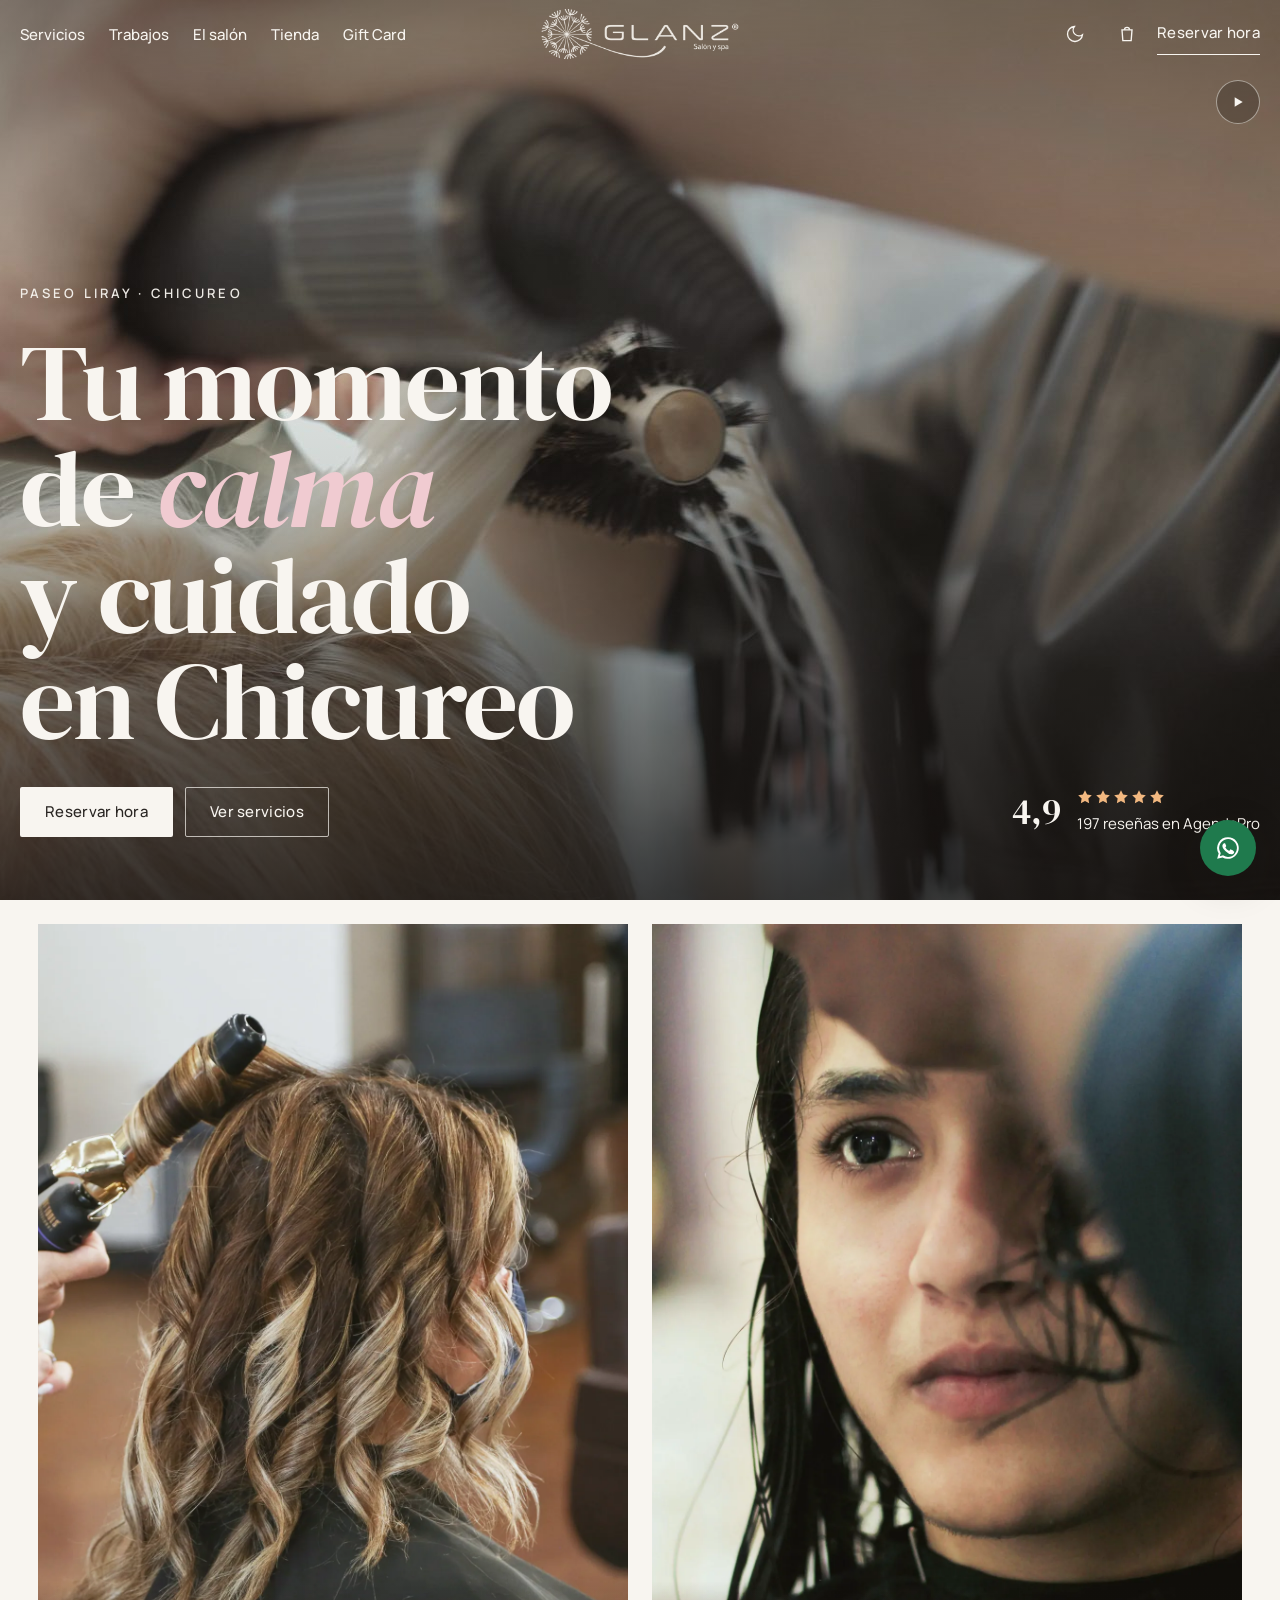
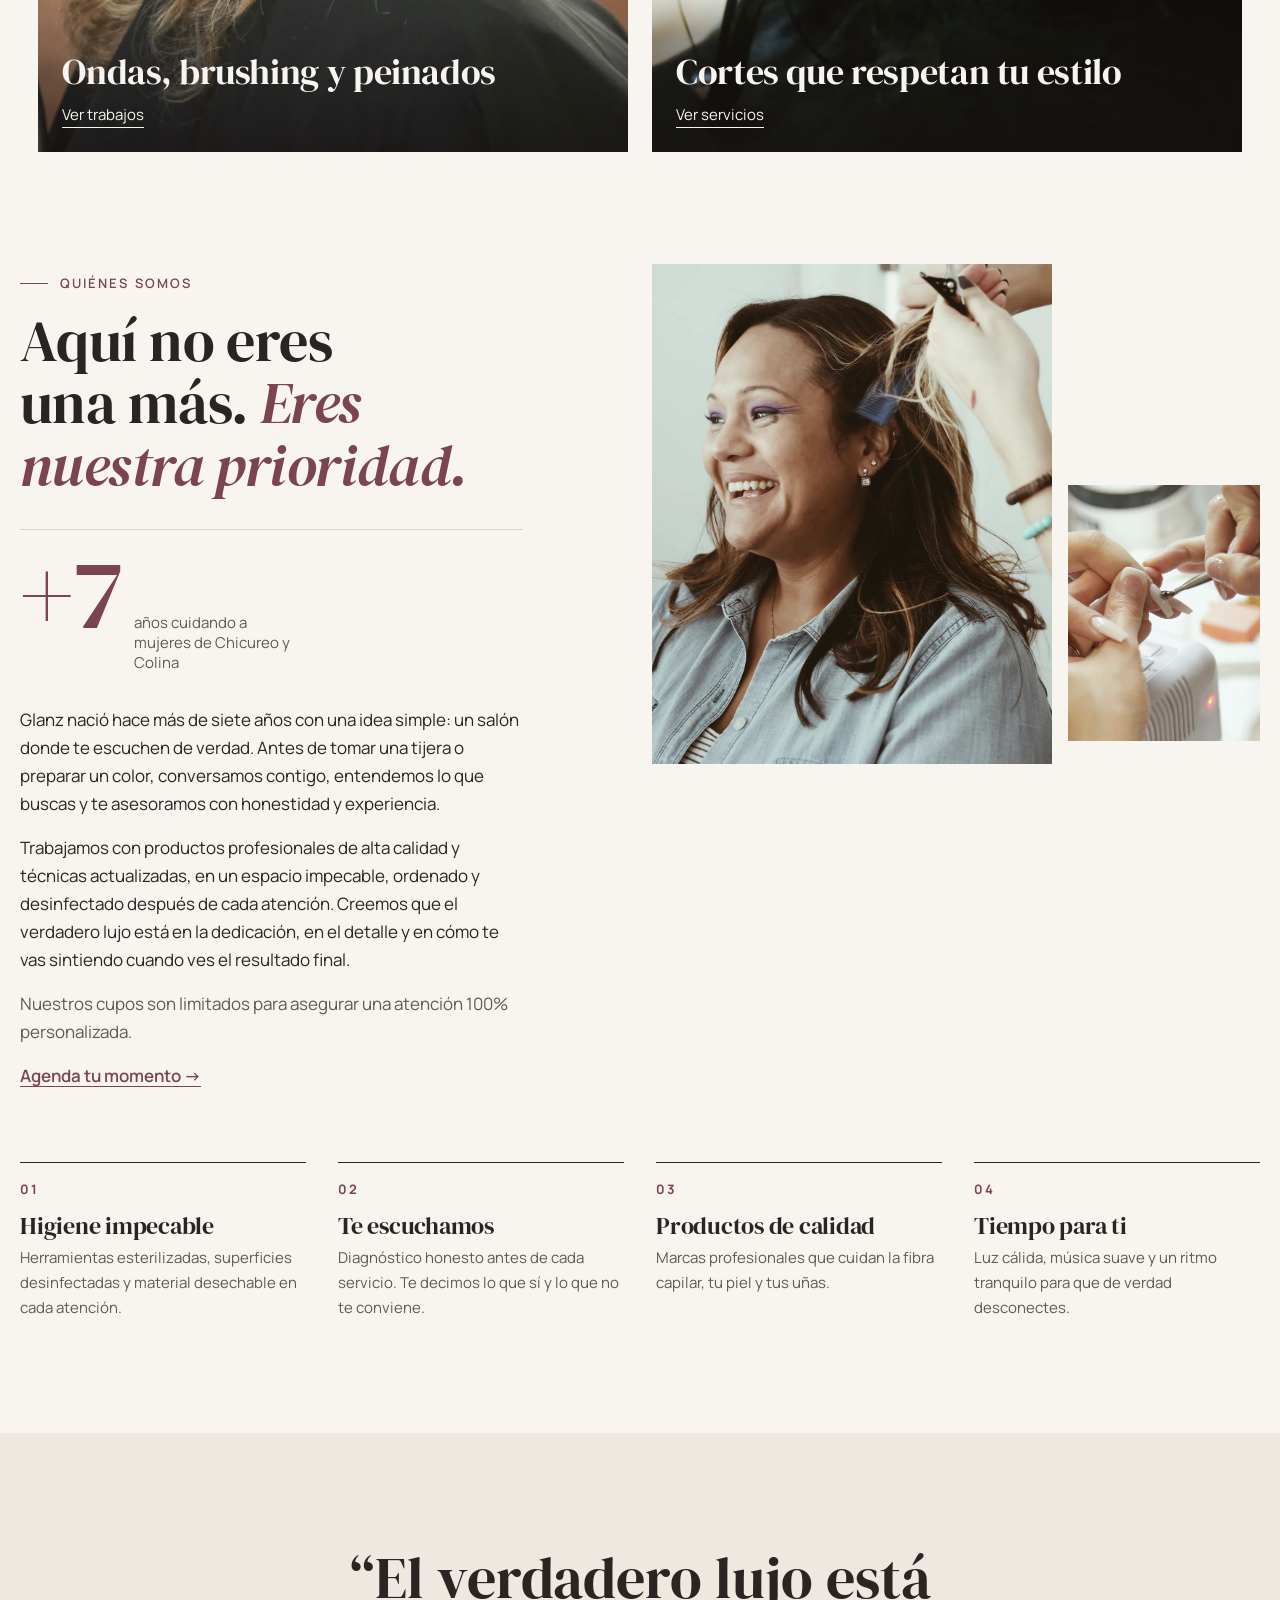
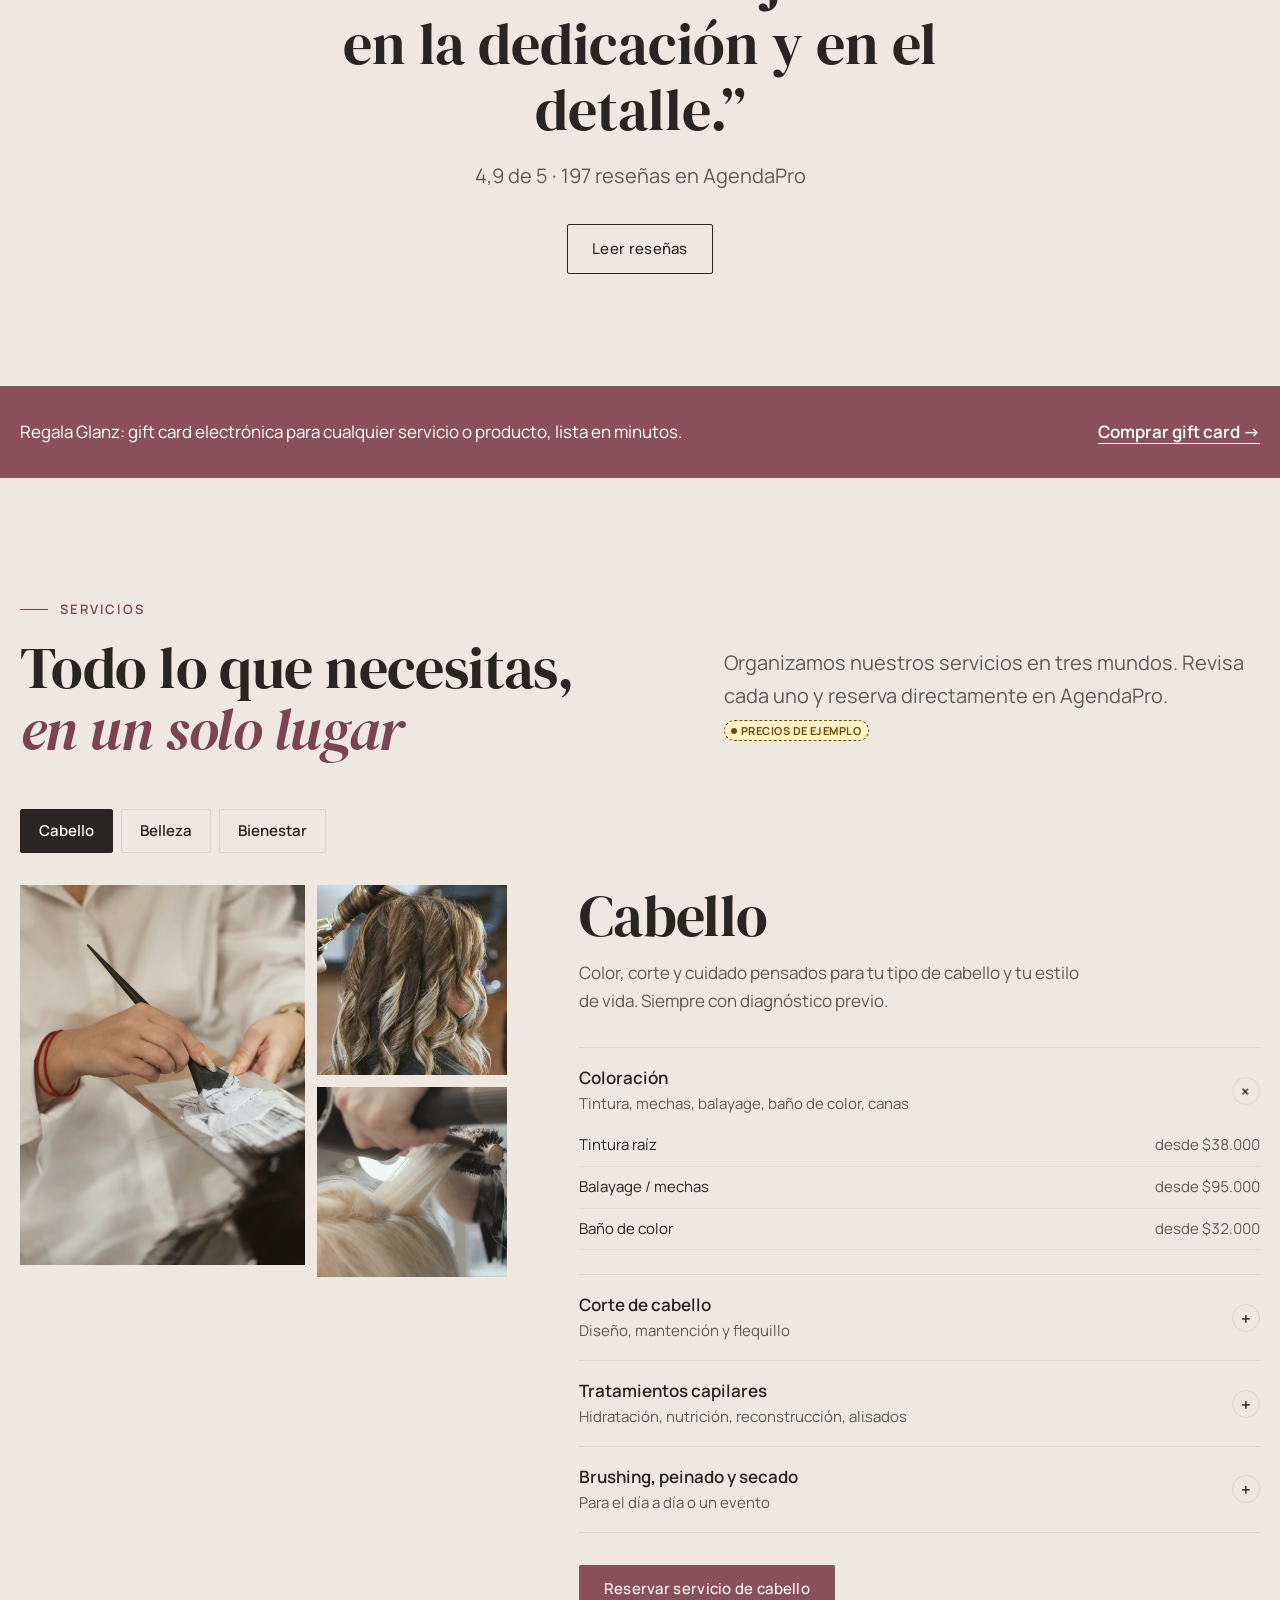
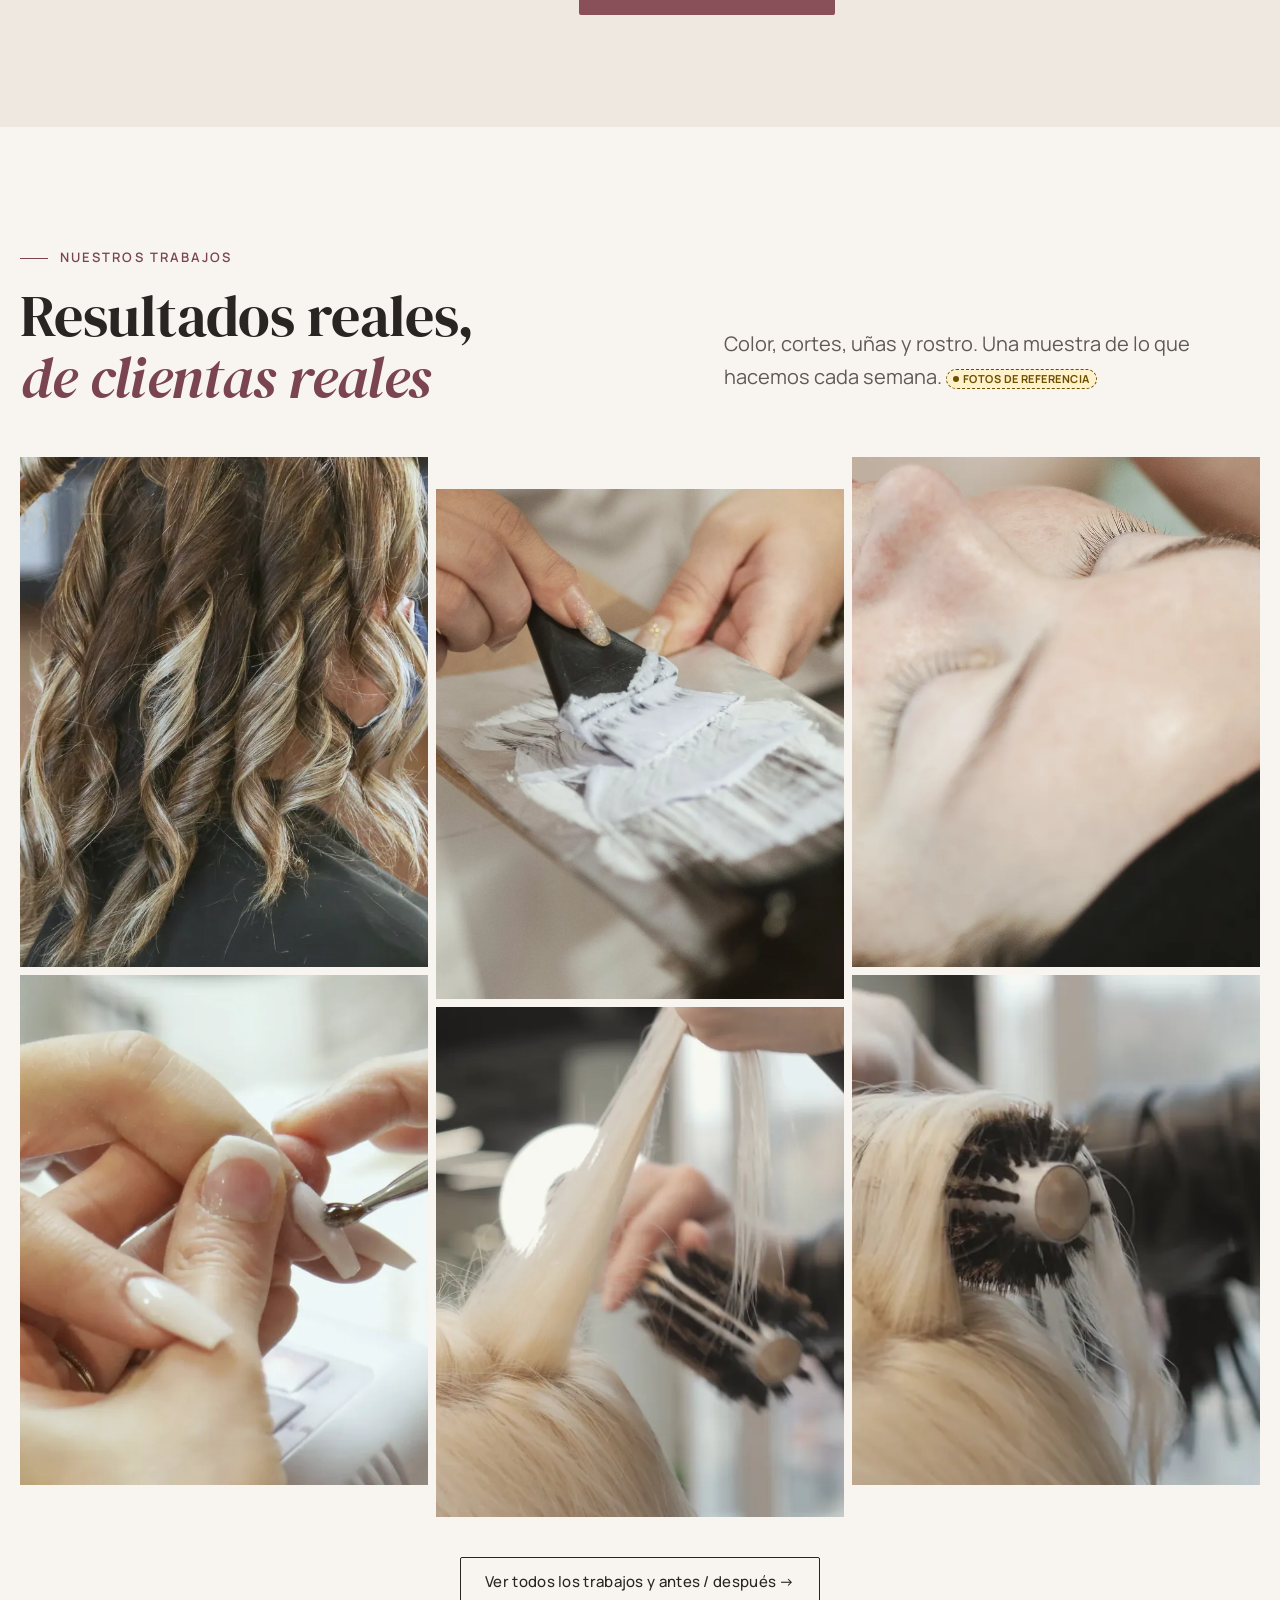
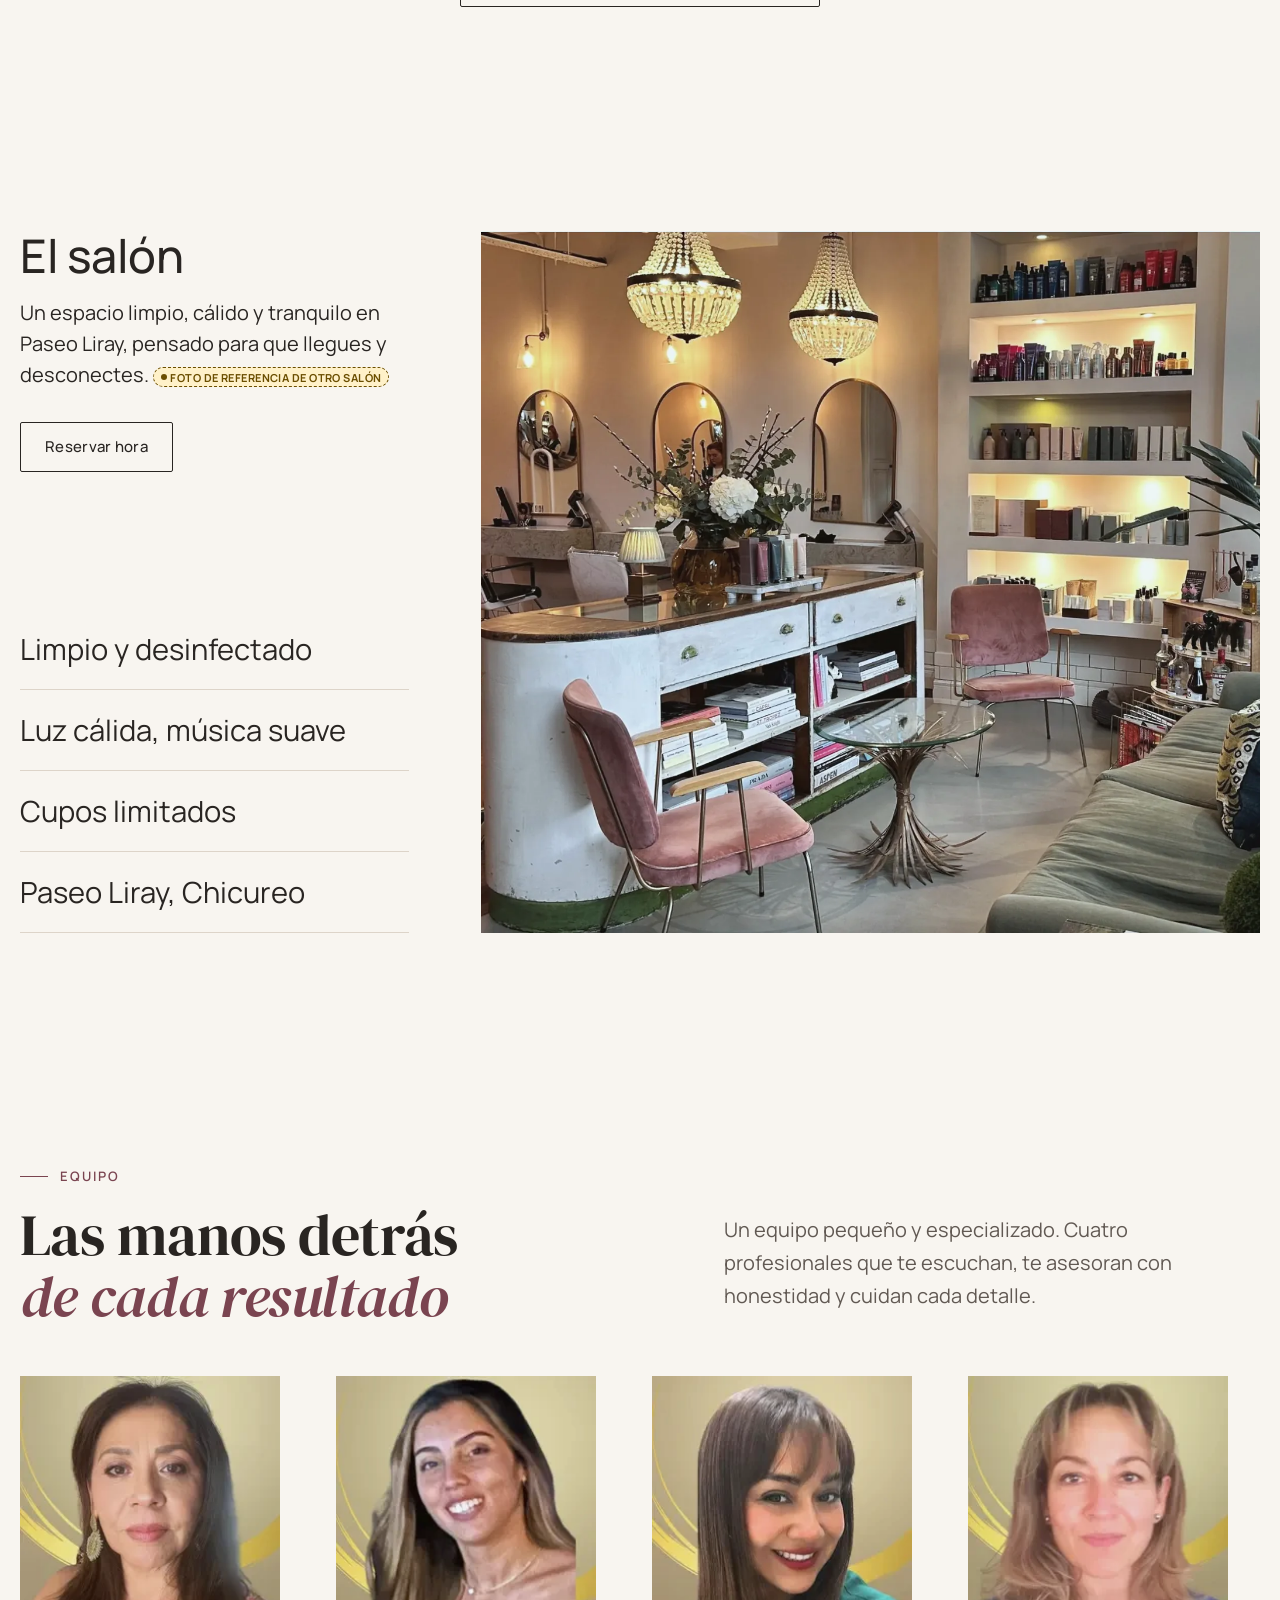
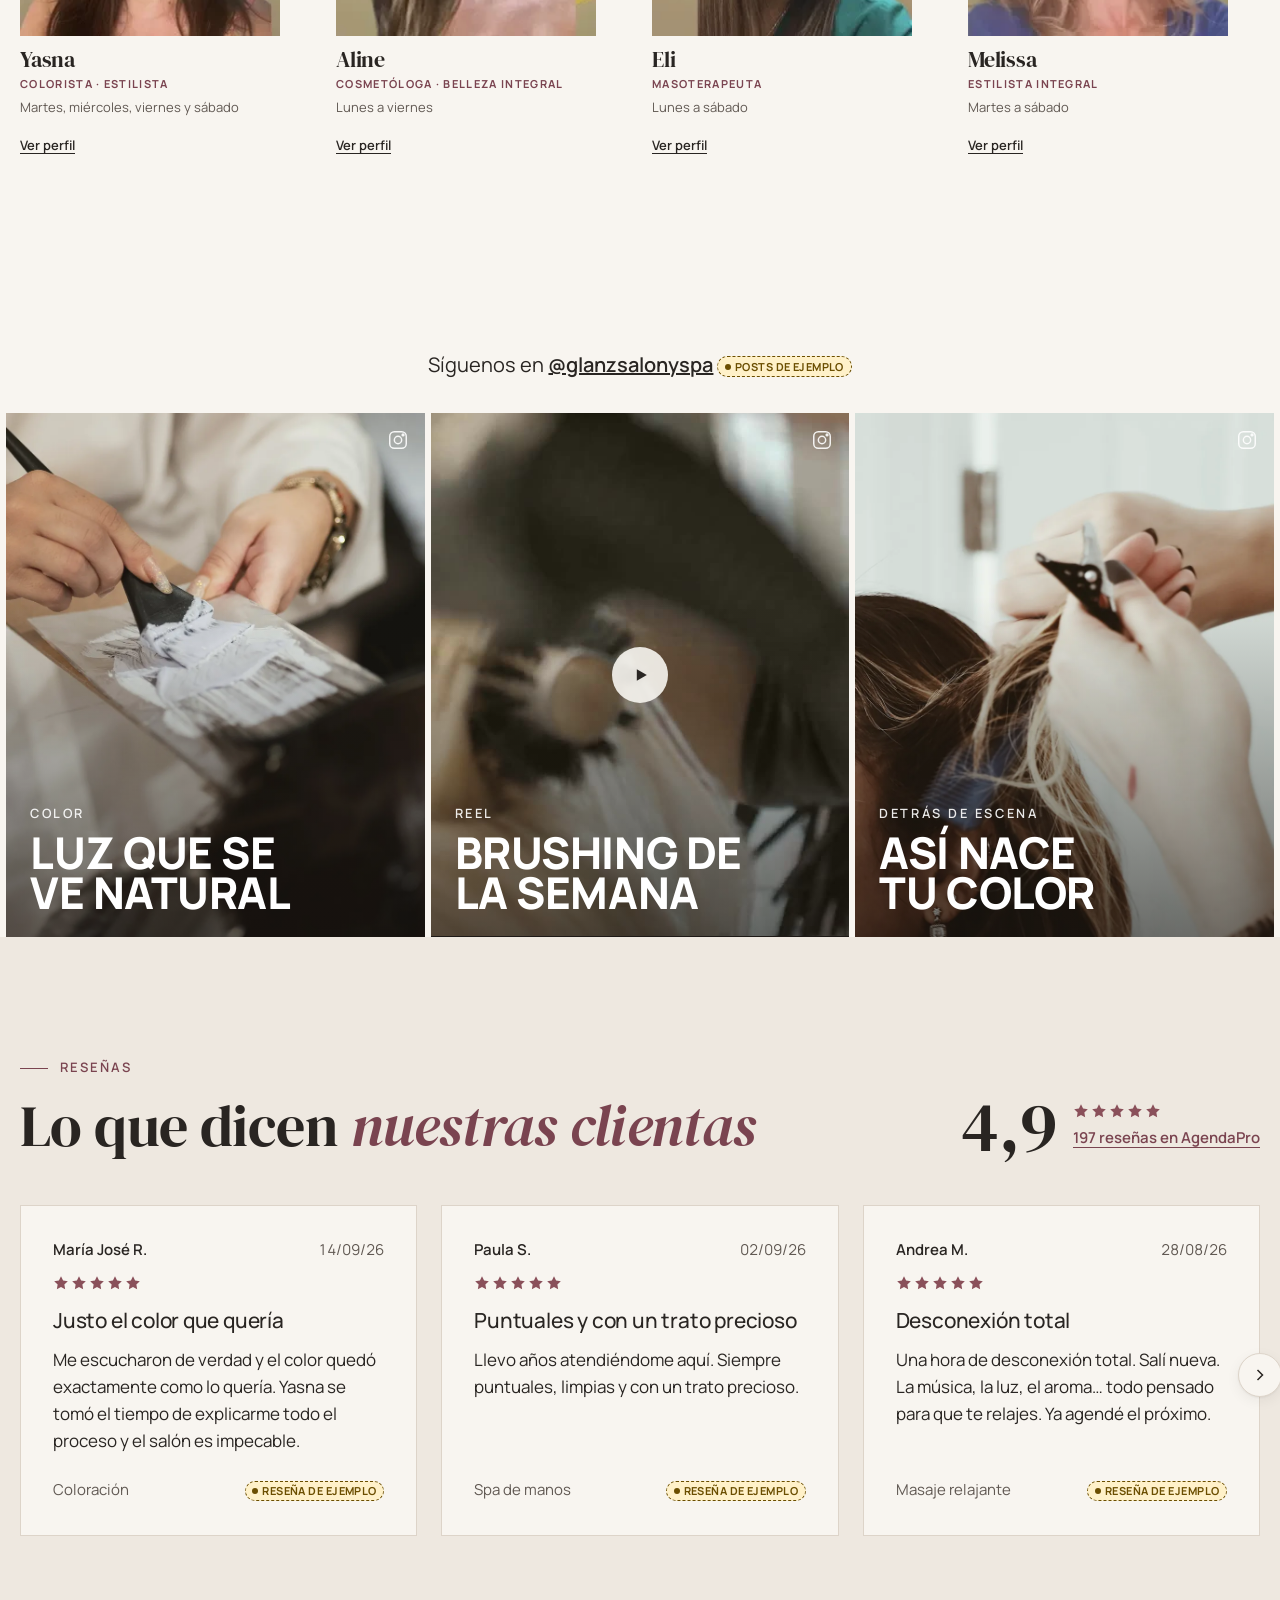
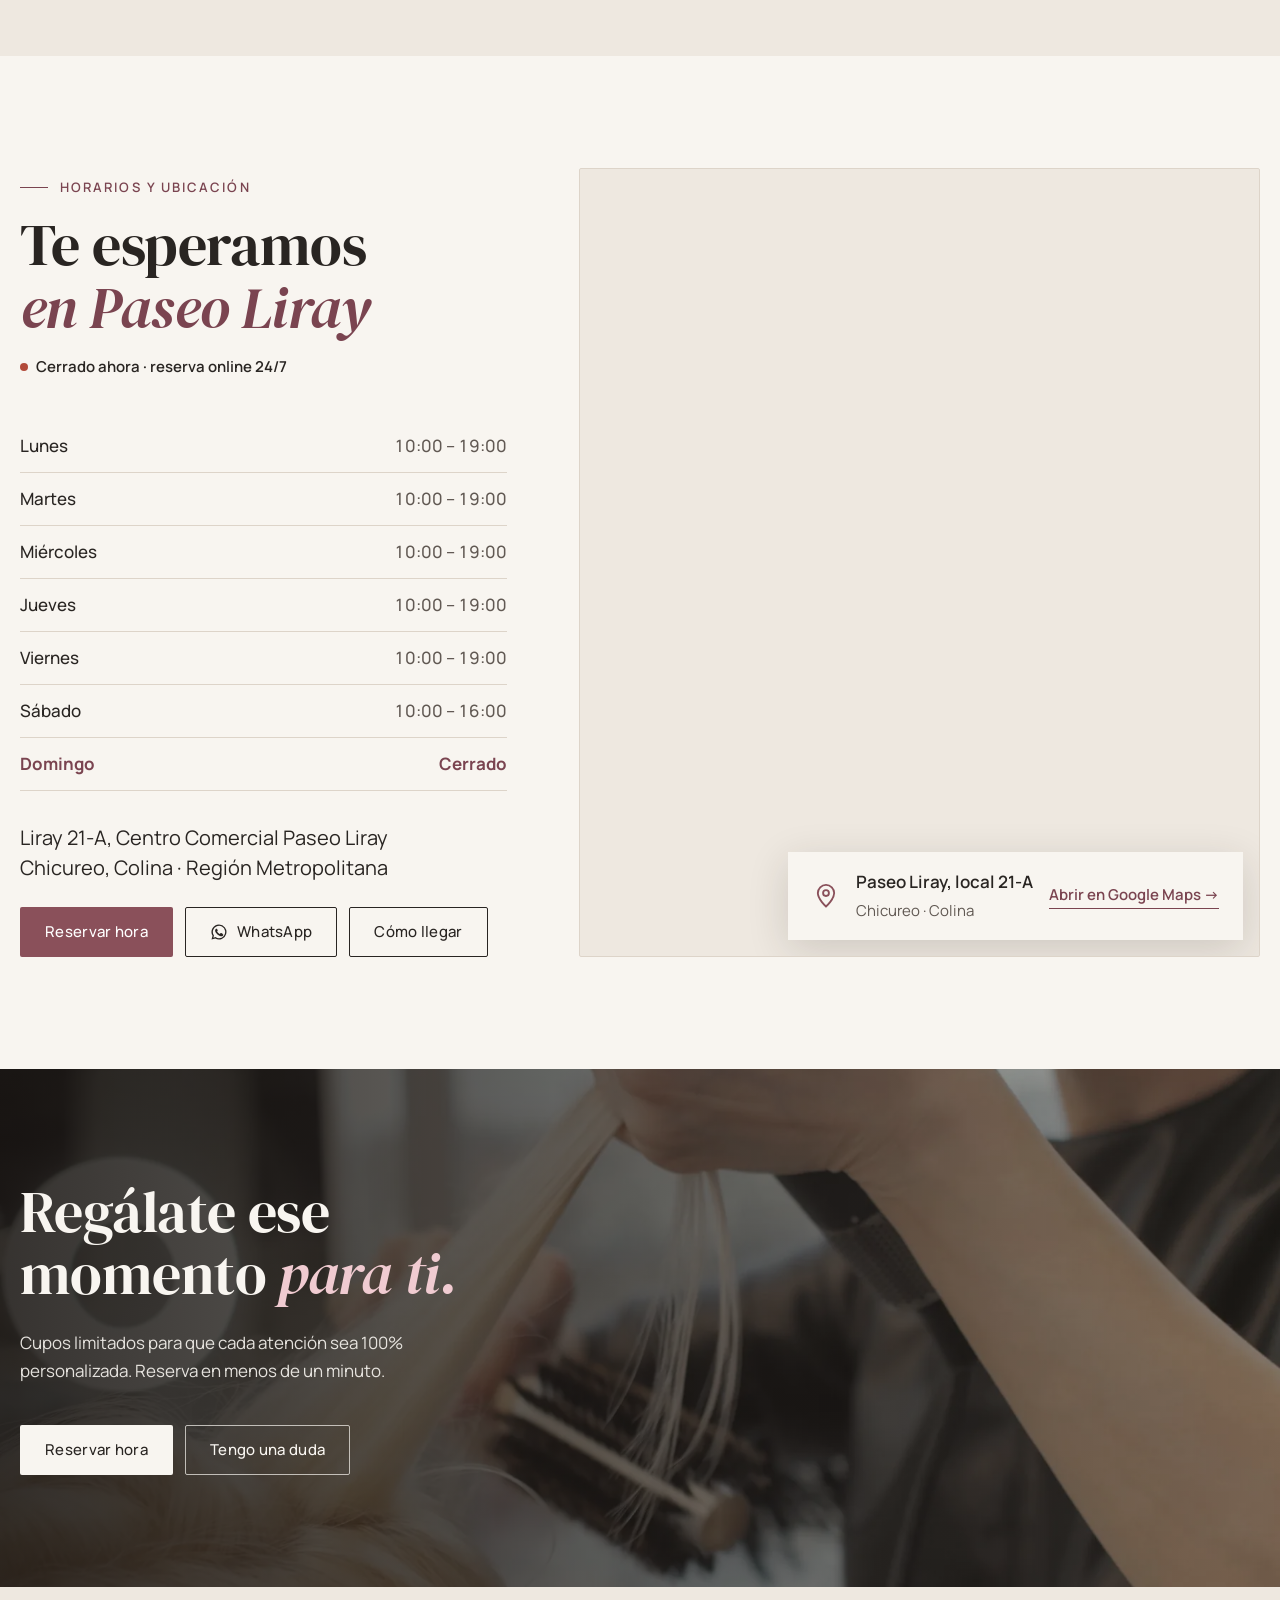
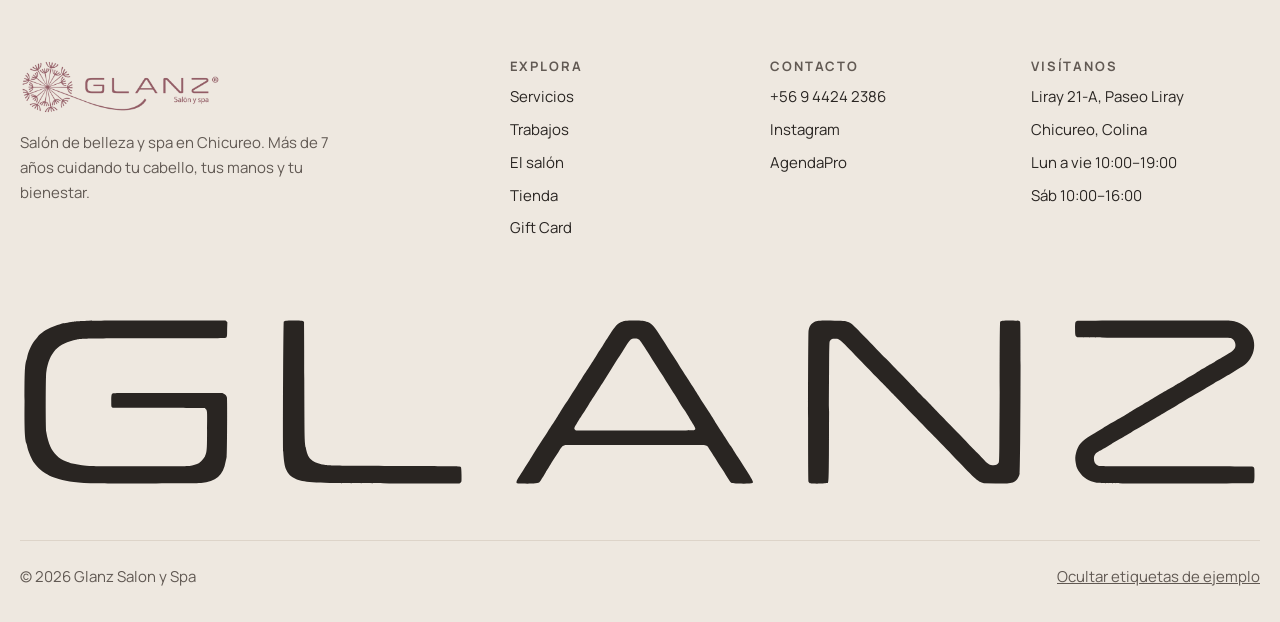
==== commit e679c3dc: "Reviews as a horizontal carousel Cards with name, date, stars, title, clamped text with 'Leer más' a" ====
--- a/index.html
+++ b/index.html
@@ -503,18 +503,45 @@
 /* ============================================================
    RESEÑAS
    ============================================================ */
-.reviews-wrap{display:grid;gap:var(--sp-7)}
-@media (min-width: 1000px){ .reviews-wrap{grid-template-columns:4fr 8fr;gap:var(--sp-8)} }
-.score{font-family:var(--font-display);font-size:clamp(5rem, 4rem + 4vw, 8rem);line-height:.85}
-.score + .stars svg{width:22px;height:22px}
-.reviews{display:grid;gap:var(--sp-5)}
-@media (min-width: 700px){ .reviews{grid-template-columns:repeat(2,1fr)} }
-.review{margin:0;padding:var(--sp-6);background:var(--c-bg);border:1px solid var(--c-line);display:flex;flex-direction:column}
-.review .stars{color:var(--c-accent);margin-bottom:var(--sp-3)}
-.review figcaption{margin-top:auto}
-.review blockquote{margin:0 0 var(--sp-5);font-size:var(--fs-md);line-height:1.6}
-.review figcaption{display:flex;justify-content:space-between;align-items:center;gap:var(--sp-3);font-size:var(--fs-sm);color:var(--c-muted);flex-wrap:wrap}
-.review figcaption b{color:var(--c-text);font-weight:600}
+.rev-head{display:flex;flex-wrap:wrap;align-items:flex-end;justify-content:space-between;gap:var(--sp-5);margin-bottom:var(--sp-7)}
+.rev-score{display:flex;align-items:center;gap:var(--sp-4)}
+.rev-score__num{font-family:var(--font-display);font-size:clamp(3.2rem, 2.4rem + 2.5vw, 4.6rem);line-height:.85}
+.rev-score .stars{color:var(--c-accent);display:flex;margin-bottom:var(--sp-1)}
+.rev-score .link{font-size:var(--fs-sm)}
+
+/* Carrusel */
+.carousel{position:relative}
+.carousel__track{
+  list-style:none;margin:0;padding:0 0 var(--sp-2);display:grid;grid-auto-flow:column;column-gap:var(--sp-4);
+  grid-auto-columns:86%;overflow-x:auto;scroll-snap-type:x mandatory;scroll-behavior:smooth;overscroll-behavior-x:contain;
+  scrollbar-width:none;-webkit-overflow-scrolling:touch;
+}
+.carousel__track::-webkit-scrollbar{display:none}
+.carousel__track:focus-visible{outline-offset:6px}
+@media (min-width:700px){ .carousel__track{grid-auto-columns:calc((100% - var(--sp-4)) / 2)} }
+@media (min-width:1080px){ .carousel__track{grid-auto-columns:calc((100% - 2 * var(--sp-5)) / 3);column-gap:var(--sp-5)} }
+.carousel__btn{
+  position:absolute;top:50%;z-index:2;width:44px;height:44px;margin-top:-22px;border-radius:50%;display:grid;place-items:center;
+  background:var(--c-bg);color:var(--c-text);border:1px solid var(--c-line);box-shadow:var(--shadow-1);cursor:pointer;
+  transition:opacity var(--dur-fast),transform var(--dur-fast);
+}
+.carousel__btn svg{width:20px;height:20px}
+.carousel__btn:hover{transform:scale(1.06)}
+.carousel__btn:disabled{opacity:0;pointer-events:none}
+.carousel__btn--prev{left:-10px} .carousel__btn--next{right:-10px}
+@media (min-width:1240px){ .carousel__btn--prev{left:-22px} .carousel__btn--next{right:-22px} }
+
+.review{scroll-snap-align:start;display:flex;flex-direction:column;min-height:300px;padding:var(--sp-6);background:var(--c-bg);border:1px solid var(--c-line)}
+.review__top{display:flex;justify-content:space-between;gap:var(--sp-3);font-size:var(--fs-sm);margin-bottom:var(--sp-3)}
+.review__top b{font-weight:600}
+.review__top time{color:var(--c-muted);font-variant-numeric:tabular-nums}
+.review .stars{color:var(--c-accent);display:flex;gap:2px;margin-bottom:var(--sp-4)}
+.review h3{font-family:var(--font-body);font-weight:500;font-size:1.3rem;line-height:1.3;margin-bottom:var(--sp-3)}
+.review__text{font-size:var(--fs-md);line-height:1.6;color:var(--c-text);margin:0;
+  display:-webkit-box;-webkit-line-clamp:4;-webkit-box-orient:vertical;overflow:hidden}
+.review.is-open .review__text{-webkit-line-clamp:unset;display:block}
+.review__more{align-self:flex-start;background:none;border:0;padding:var(--sp-1) 0;margin-top:var(--sp-1);cursor:pointer;color:var(--c-accent-ink);font-weight:600;font-size:var(--fs-sm)}
+.review__foot{margin-top:auto;padding-top:var(--sp-5);display:flex;flex-wrap:wrap;justify-content:space-between;align-items:center;gap:var(--sp-2);font-size:var(--fs-sm);color:var(--c-muted)}
 
 /* ============================================================
    VISÍTANOS: horarios + ubicación
@@ -1057,21 +1084,33 @@
 </section>
 <!-- =================== RESEÑAS =================== -->
 <section class="section section--alt" id="resenas" aria-labelledby="rev-title">
-  <div class="container reviews-wrap">
-    <div class="reveal">
-      <p class="eyebrow">Reseñas</p>
-      <h2 class="h2" id="rev-title" style="margin-bottom:var(--sp-5)">Lo que dicen <em>nuestras clientas</em></h2>
-      <div class="score" aria-hidden="true">4,9</div>
-      <div class="stars" aria-hidden="true" style="color:#C98A3E;margin:var(--sp-3) 0">
-        <svg viewBox="0 0 20 20" fill="currentColor" width="22" height="22"><path d="M10 1.5l2.6 5.4 5.9.8-4.3 4.1 1 5.9L10 15l-5.2 2.7 1-5.9L1.5 7.7l5.9-.8z"/></svg><svg viewBox="0 0 20 20" fill="currentColor" width="22" height="22"><path d="M10 1.5l2.6 5.4 5.9.8-4.3 4.1 1 5.9L10 15l-5.2 2.7 1-5.9L1.5 7.7l5.9-.8z"/></svg><svg viewBox="0 0 20 20" fill="currentColor" width="22" height="22"><path d="M10 1.5l2.6 5.4 5.9.8-4.3 4.1 1 5.9L10 15l-5.2 2.7 1-5.9L1.5 7.7l5.9-.8z"/></svg><svg viewBox="0 0 20 20" fill="currentColor" width="22" height="22"><path d="M10 1.5l2.6 5.4 5.9.8-4.3 4.1 1 5.9L10 15l-5.2 2.7 1-5.9L1.5 7.7l5.9-.8z"/></svg><svg viewBox="0 0 20 20" fill="currentColor" width="22" height="22"><path d="M10 1.5l2.6 5.4 5.9.8-4.3 4.1 1 5.9L10 15l-5.2 2.7 1-5.9L1.5 7.7l5.9-.8z"/></svg>
-      </div>
-      <p class="sr-only">Calificación 4,9 de 5</p>
-      <p class="muted">Promedio de 197 reseñas verificadas en AgendaPro.</p>
-      <a class="btn btn--ghost js-reviews" href="#" target="_blank" rel="noopener">Ver las 197 reseñas</a>
-    </div>
-    <div class="reviews" id="reviews"><!-- JS --></div>
+  <div class="container">
+    <div class="rev-head reveal">
+      <div>
+        <p class="eyebrow">Reseñas</p>
+        <h2 class="h2" id="rev-title">Lo que dicen <em>nuestras clientas</em></h2>
+      </div>
+      <div class="rev-score">
+        <span class="rev-score__num" aria-hidden="true">4,9</span>
+        <div>
+          <span class="stars" aria-hidden="true"><svg viewBox="0 0 20 20" fill="currentColor" width="18" height="18"><path d="M10 1.5l2.6 5.4 5.9.8-4.3 4.1 1 5.9L10 15l-5.2 2.7 1-5.9L1.5 7.7l5.9-.8z"/></svg><svg viewBox="0 0 20 20" fill="currentColor" width="18" height="18"><path d="M10 1.5l2.6 5.4 5.9.8-4.3 4.1 1 5.9L10 15l-5.2 2.7 1-5.9L1.5 7.7l5.9-.8z"/></svg><svg viewBox="0 0 20 20" fill="currentColor" width="18" height="18"><path d="M10 1.5l2.6 5.4 5.9.8-4.3 4.1 1 5.9L10 15l-5.2 2.7 1-5.9L1.5 7.7l5.9-.8z"/></svg><svg viewBox="0 0 20 20" fill="currentColor" width="18" height="18"><path d="M10 1.5l2.6 5.4 5.9.8-4.3 4.1 1 5.9L10 15l-5.2 2.7 1-5.9L1.5 7.7l5.9-.8z"/></svg><svg viewBox="0 0 20 20" fill="currentColor" width="18" height="18"><path d="M10 1.5l2.6 5.4 5.9.8-4.3 4.1 1 5.9L10 15l-5.2 2.7 1-5.9L1.5 7.7l5.9-.8z"/></svg></span>
+          <p class="sr-only">Calificación 4,9 de 5</p>
+          <a class="link js-reviews" href="#" target="_blank" rel="noopener">197 reseñas en AgendaPro</a>
+        </div>
+      </div>
+    </div>
+    <div class="carousel reveal" role="region" aria-roledescription="carrusel" aria-label="Reseñas de clientas">
+      <ul class="carousel__track" id="reviews" tabindex="0"><!-- JS --></ul>
+      <button class="carousel__btn carousel__btn--prev" type="button" aria-label="Reseñas anteriores">
+        <svg viewBox="0 0 24 24" fill="none" stroke="currentColor" stroke-width="1.8" aria-hidden="true"><path d="M15 6l-6 6 6 6"/></svg>
+      </button>
+      <button class="carousel__btn carousel__btn--next" type="button" aria-label="Más reseñas">
+        <svg viewBox="0 0 24 24" fill="none" stroke="currentColor" stroke-width="1.8" aria-hidden="true"><path d="M9 6l6 6-6 6"/></svg>
+      </button>
+    </div>
   </div>
 </section>
+
 <!-- =================== VISÍTANOS =================== -->
 <section class="section" id="visitanos" aria-labelledby="visit-title">
   <div class="container visit">
@@ -1297,10 +1336,13 @@
 
 /* Reseñas — DE EJEMPLO hasta copiar textos reales desde AgendaPro */
 const REVIEWS = [
-  { name: "María José R.", service: "Coloración", text: "Me escucharon de verdad y el color quedó exactamente como lo quería. El salón es impecable." },
-  { name: "Paula S.",      service: "Spa de manos", text: "Llevo años atendiéndome aquí. Siempre puntuales, limpias y con un trato precioso." },
-  { name: "Andrea M.",     service: "Masaje relajante", text: "Una hora de desconexión total. Salí nueva. La música y la luz, todo pensado." },
-  { name: "Cecilia V.",    service: "Corte y brushing", text: "Por fin encontré mi peluquería en Chicureo. Honestas al recomendar y muy profesionales." }
+  { name: "María José R.", date: "14/09/26", title: "Justo el color que quería",       service: "Coloración",        text: "Me escucharon de verdad y el color quedó exactamente como lo quería. Yasna se tomó el tiempo de explicarme todo el proceso y el salón es impecable." },
+  { name: "Paula S.",      date: "02/09/26", title: "Puntuales y con un trato precioso", service: "Spa de manos",      text: "Llevo años atendiéndome aquí. Siempre puntuales, limpias y con un trato precioso." },
+  { name: "Andrea M.",     date: "28/08/26", title: "Desconexión total",               service: "Masaje relajante",  text: "Una hora de desconexión total. Salí nueva. La música, la luz, el aroma… todo pensado para que te relajes. Ya agendé el próximo." },
+  { name: "Cecilia V.",    date: "19/08/26", title: "Mi peluquería en Chicureo",       service: "Corte y brushing",  text: "Por fin encontré mi peluquería en Chicureo. Honestas al recomendar y muy profesionales." },
+  { name: "Francisca L.",  date: "07/08/26", title: "Pestañas naturales y prolijas",   service: "Lifting de pestañas", text: "Quedaron preciosas y naturales, tal como pedí. Aline es muy detallista y el lugar está siempre ordenado y limpio." },
+  { name: "Loreto P.",     date: "25/07/26", title: "Me sentí escuchada",              service: "Corte de cabello",  text: "Melissa entendió lo que quería sin que tuviera que explicarlo dos veces. El corte me duró perfecto por semanas." },
+  { name: "Isabel C.",     date: "11/07/26", title: "Vale cada peso",                  service: "Pedicure spa",      text: "Excelente atención de principio a fin. Herramientas esterilizadas, productos buenos y un ambiente muy tranquilo. Vale cada peso." }
 ];
 
 /* Tienda — productos y precios DE EJEMPLO. Fotos: assets/img/tienda/ */
@@ -1430,11 +1472,46 @@
 
 function renderReviews(){
   $("#reviews").innerHTML = REVIEWS.map((r, i) => `
-    <figure class="review reveal" data-delay="${i % 2}">
-      <span class="stars" aria-label="5 de 5 estrellas">${STAR.repeat(5)}</span>
-      <blockquote>“${esc(r.text)}”</blockquote>
-      <figcaption><span><b>${esc(r.name)}</b> · ${esc(r.service)}</span>${sampleBadge("Reseña de ejemplo")}</figcaption>
-    </figure>`).join("");
+    <li class="review" aria-roledescription="reseña" aria-label="${i + 1} de ${REVIEWS.length}">
+      <div class="review__top"><b>${esc(r.name)}</b><time>${esc(r.date)}</time></div>
+      <span class="stars" role="img" aria-label="5 de 5 estrellas">${STAR.repeat(5)}</span>
+      <h3>${esc(r.title)}</h3>
+      <p class="review__text">${esc(r.text)}</p>
+      <button class="review__more" type="button" hidden>Leer más</button>
+      <div class="review__foot"><span>${esc(r.service)}</span>${sampleBadge("Reseña de ejemplo")}</div>
+    </li>`).join("");
+  initCarousel($("#reviews").closest(".carousel"));
+}
+
+// Carrusel horizontal: flechas, arrastre/scroll nativo con snap y "Leer más" en textos largos
+function initCarousel(root){
+  const track = $(".carousel__track", root), prev = $(".carousel__btn--prev", root), next = $(".carousel__btn--next", root);
+  const step = () => { const c = track.firstElementChild; return c ? c.getBoundingClientRect().width + parseFloat(getComputedStyle(track).columnGap || 0) : 300; };
+  const sync = () => {
+    prev.disabled = track.scrollLeft <= 4;
+    next.disabled = track.scrollLeft + track.clientWidth >= track.scrollWidth - 4;
+  };
+  prev.addEventListener("click", () => track.scrollBy({ left: -step(), behavior: "smooth" }));
+  next.addEventListener("click", () => track.scrollBy({ left: step(), behavior: "smooth" }));
+  track.addEventListener("keydown", e => {
+    if (e.key === "ArrowRight") { e.preventDefault(); next.click(); }
+    if (e.key === "ArrowLeft")  { e.preventDefault(); prev.click(); }
+  });
+  track.addEventListener("scroll", () => requestAnimationFrame(sync), { passive: true });
+  window.addEventListener("resize", sync);
+  // "Leer más" solo donde el texto quedó cortado
+  const clampCheck = () => $$(".review", track).forEach(card => {
+    const t = $(".review__text", card), b = $(".review__more", card);
+    if (card.classList.contains("is-open")) return;
+    b.hidden = t.scrollHeight <= t.clientHeight + 2;
+  });
+  track.addEventListener("click", e => {
+    const b = e.target.closest(".review__more"); if (!b) return;
+    const card = b.closest(".review"), open = card.classList.toggle("is-open");
+    b.textContent = open ? "Leer menos" : "Leer más";
+  });
+  sync(); clampCheck(); window.addEventListener("resize", clampCheck);
+  document.fonts && document.fonts.ready.then(() => { sync(); clampCheck(); });
 }
 
 function renderHours(){
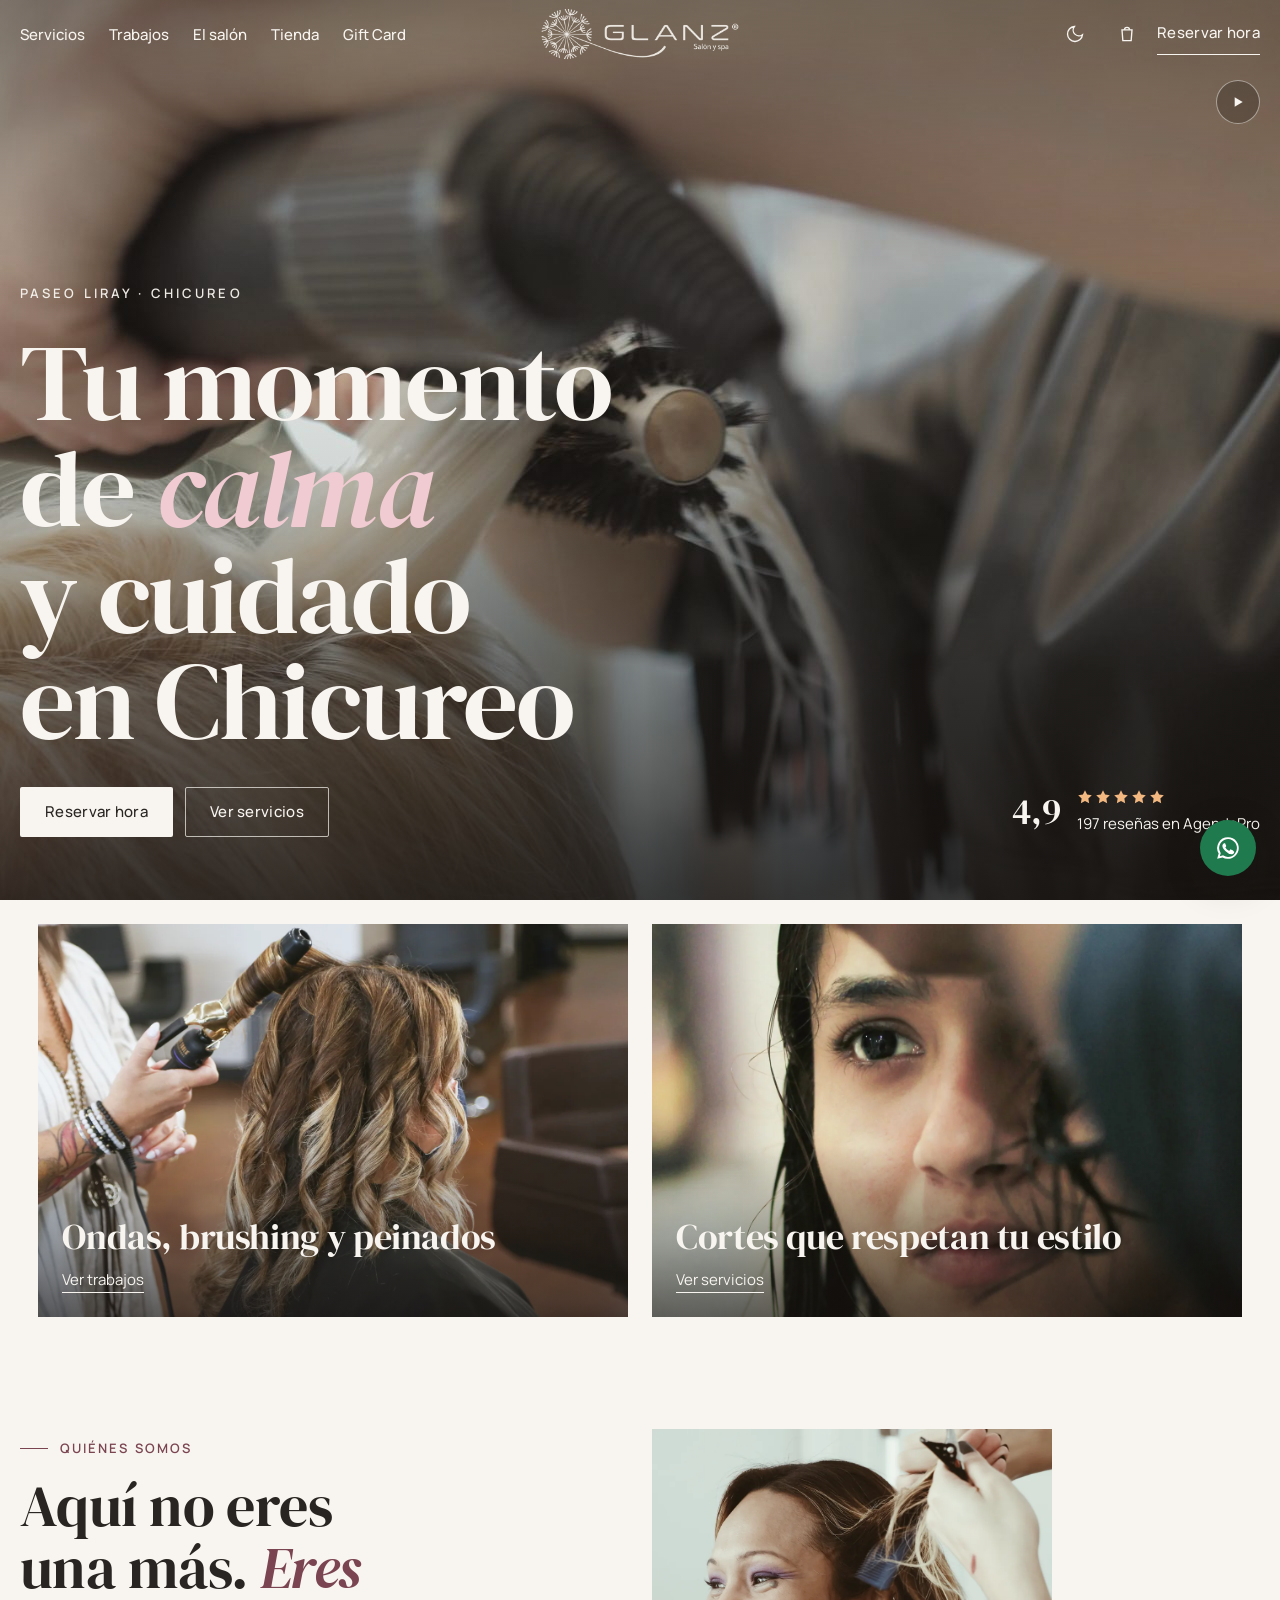
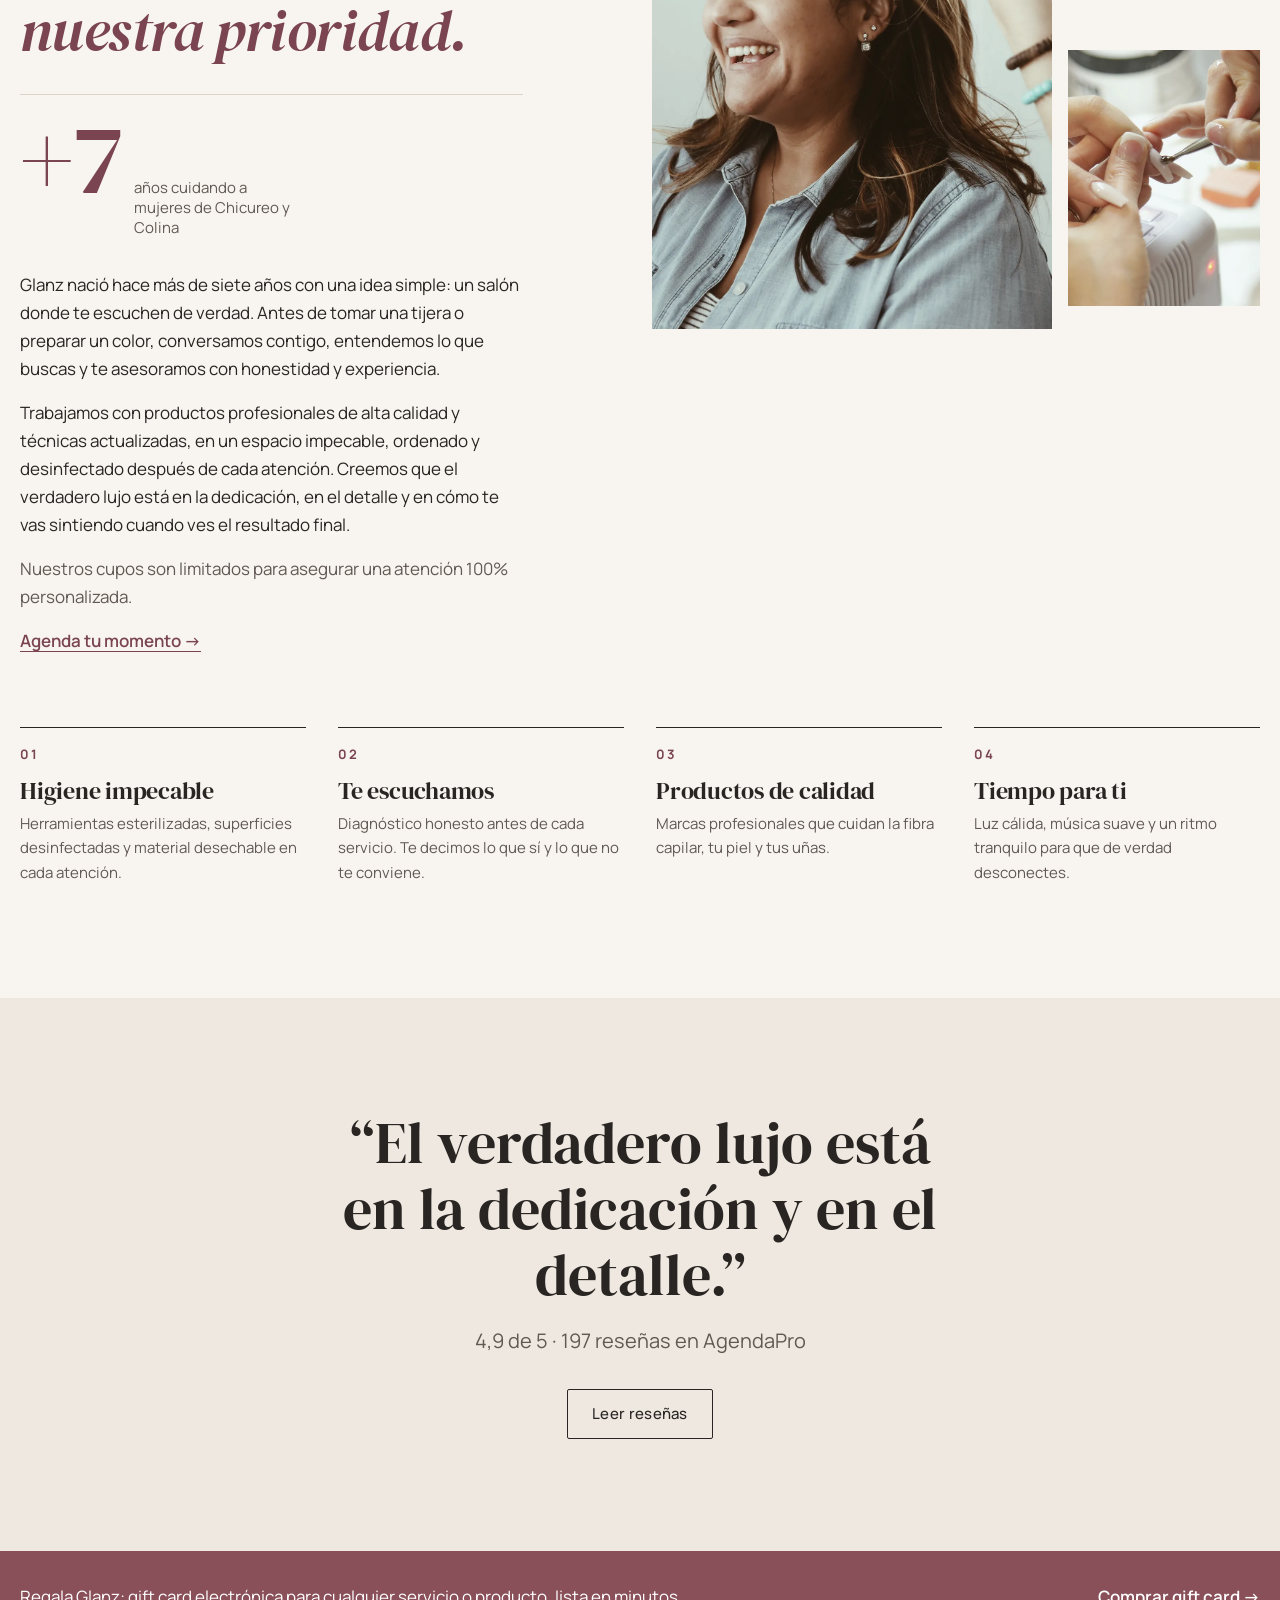
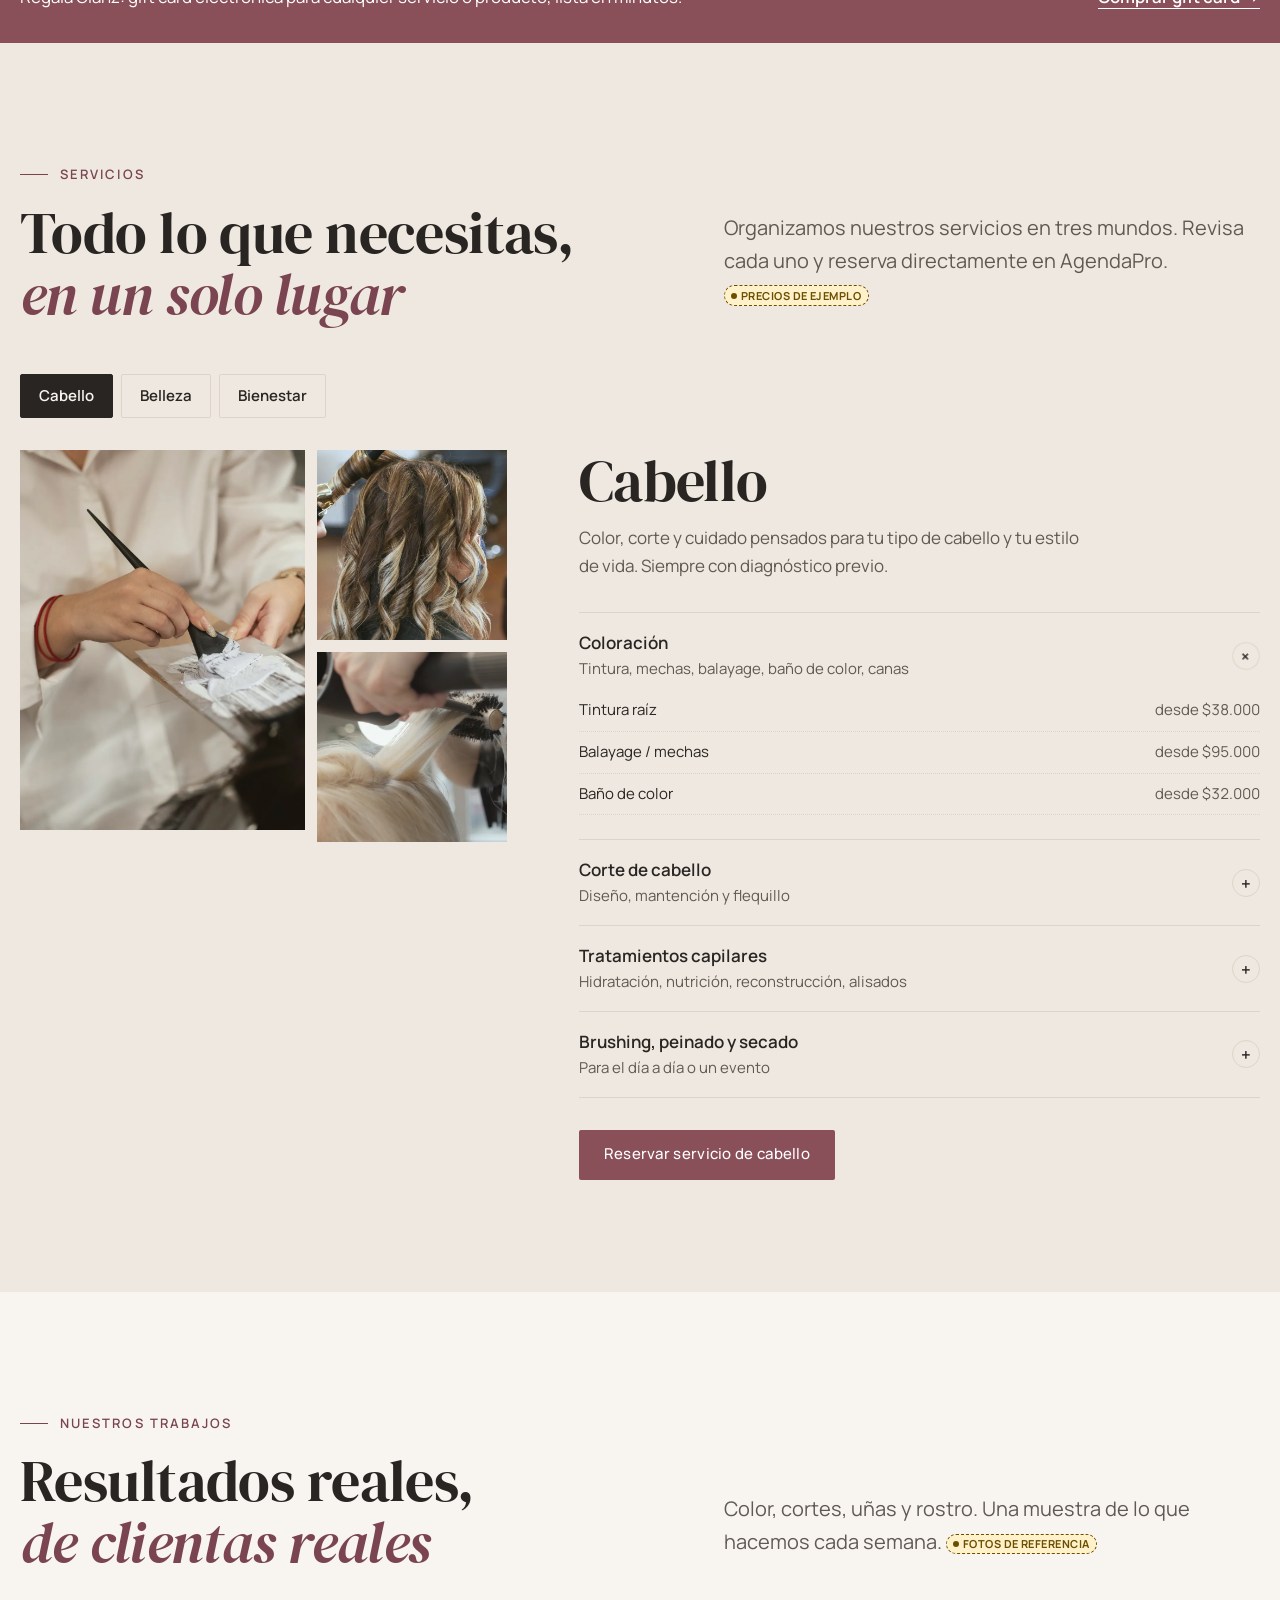
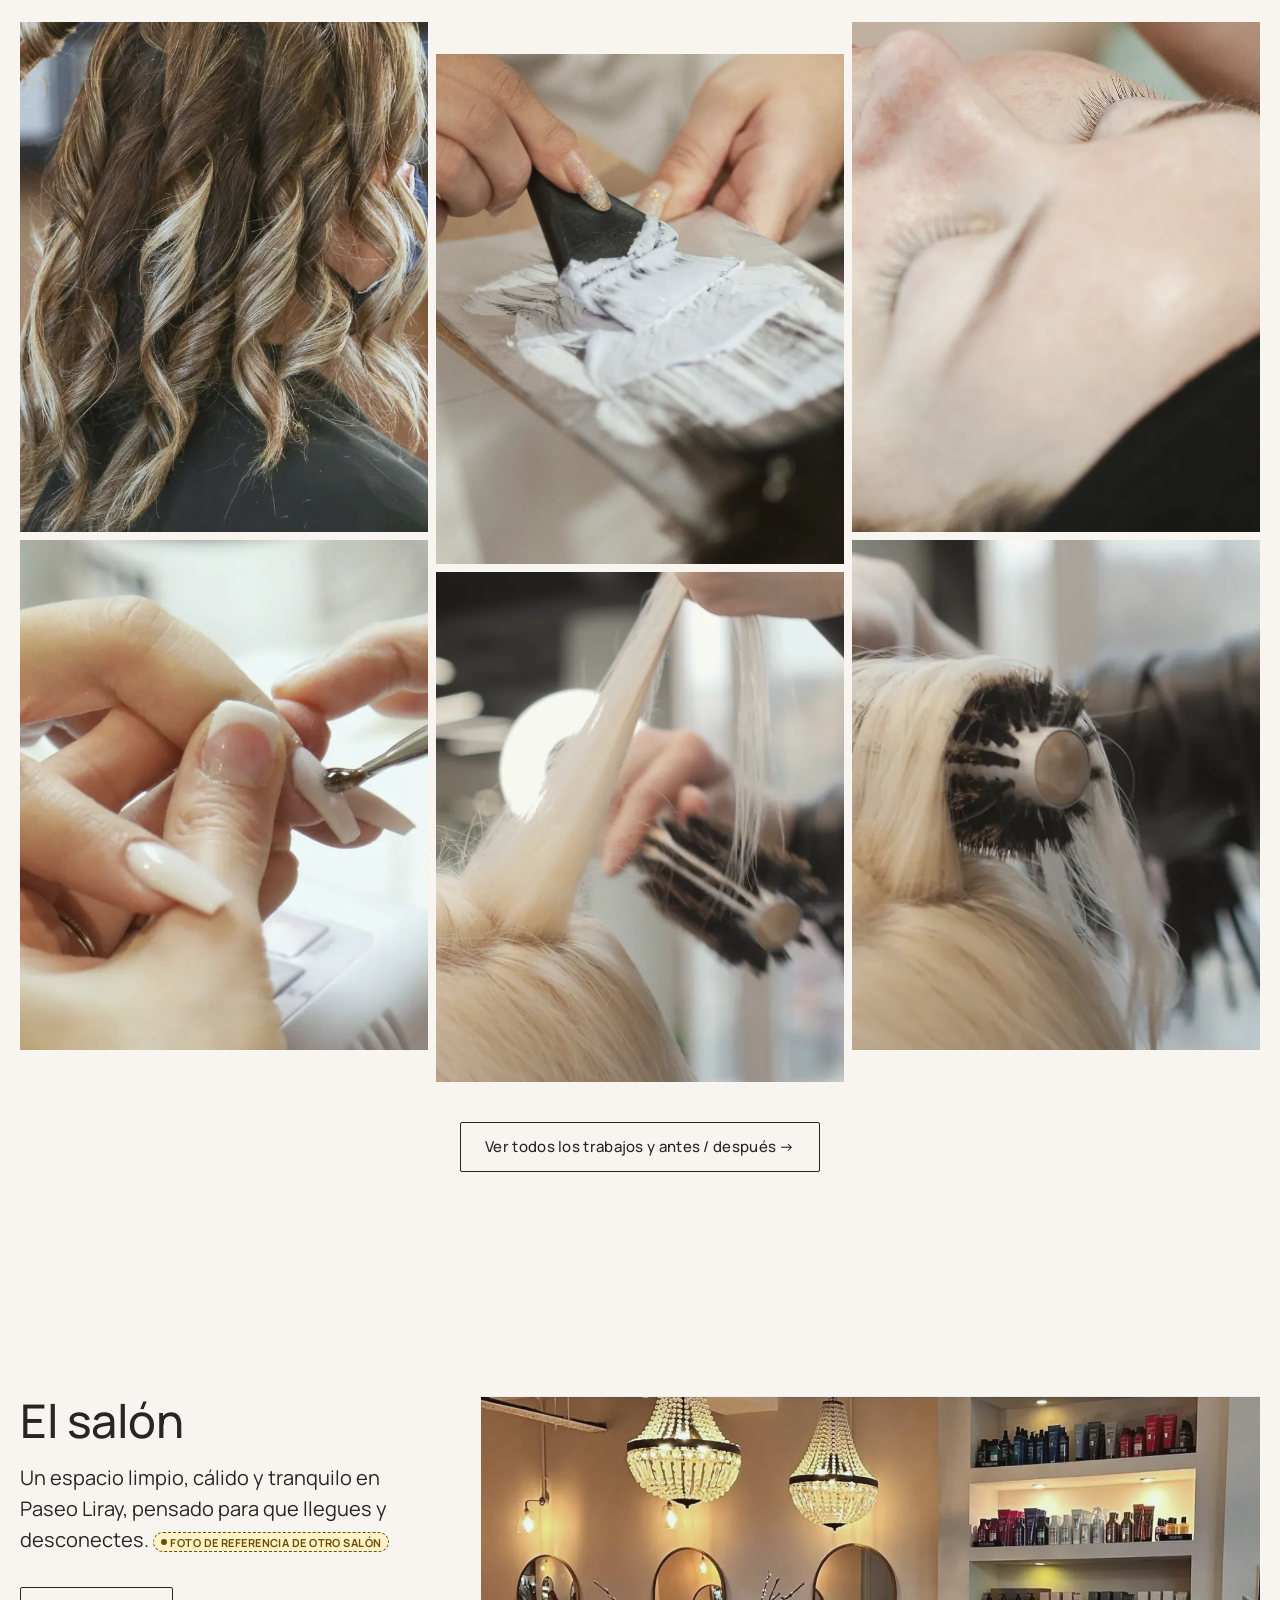
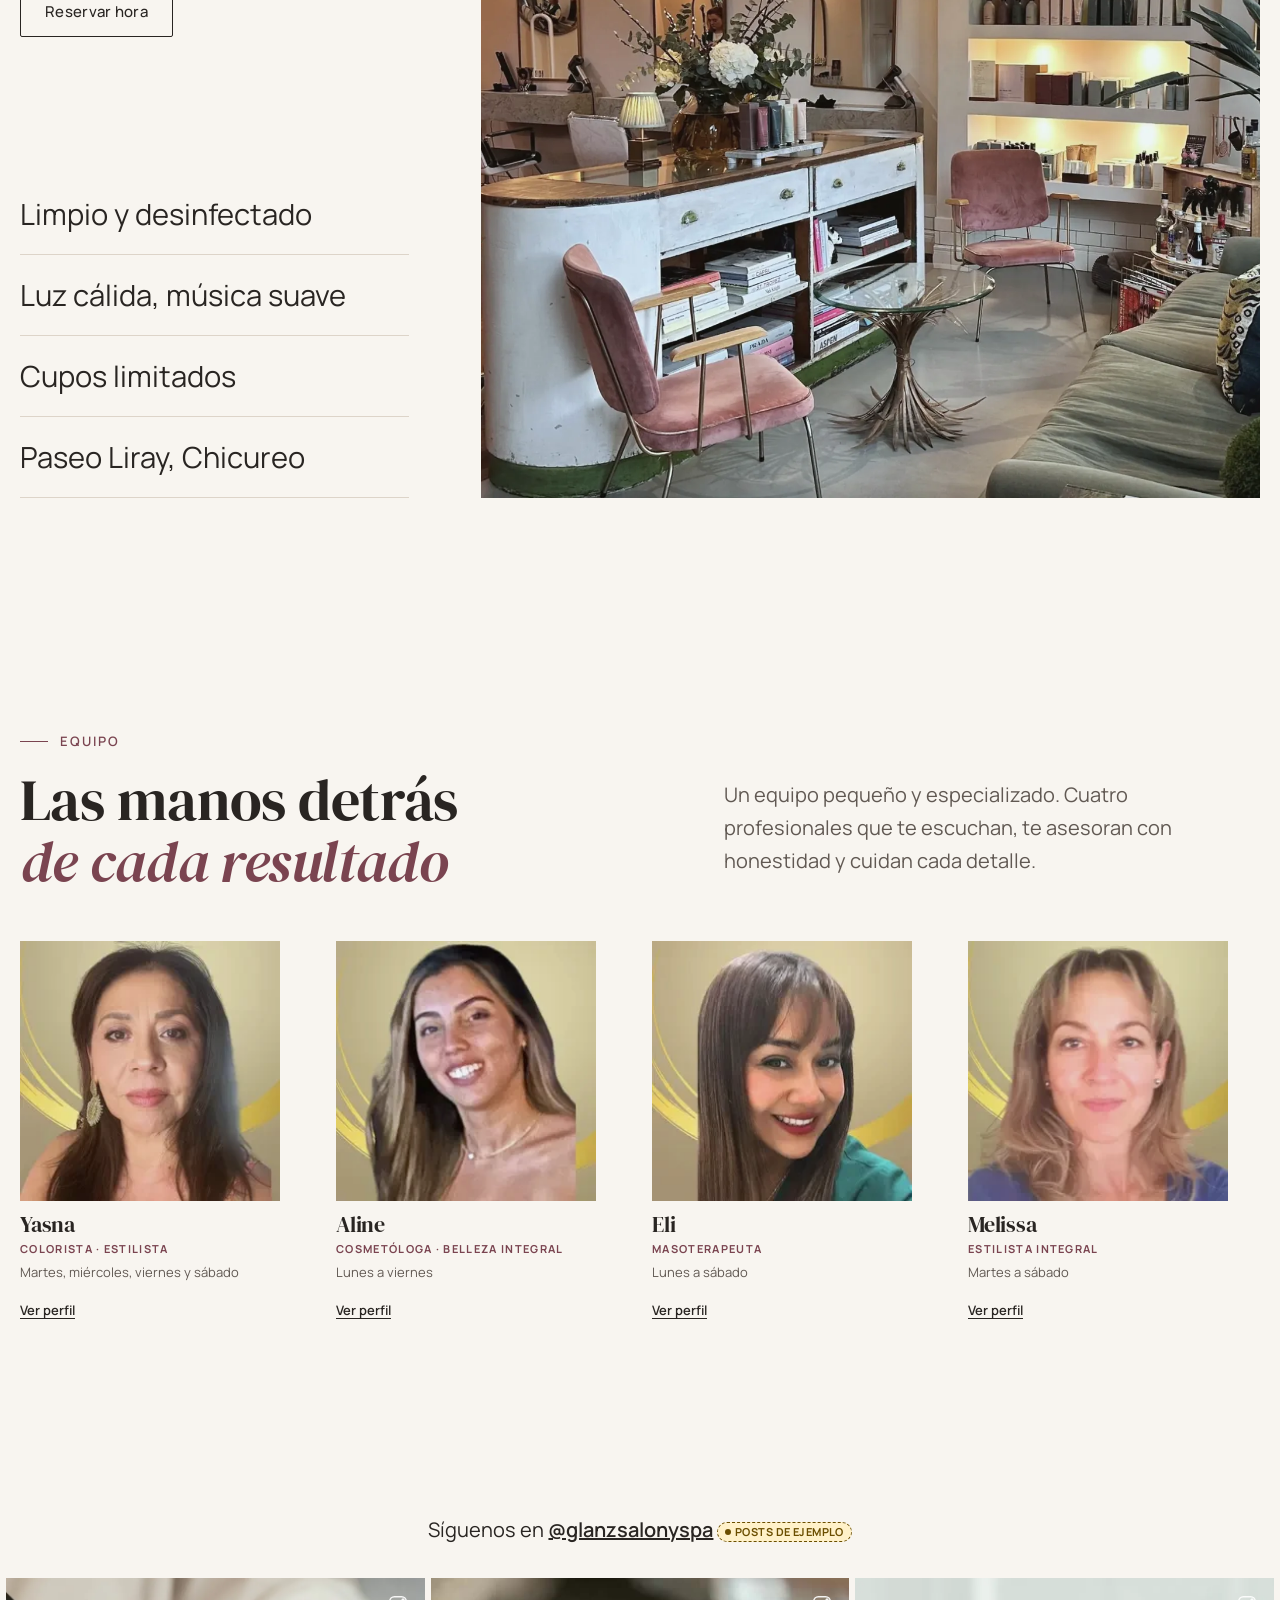
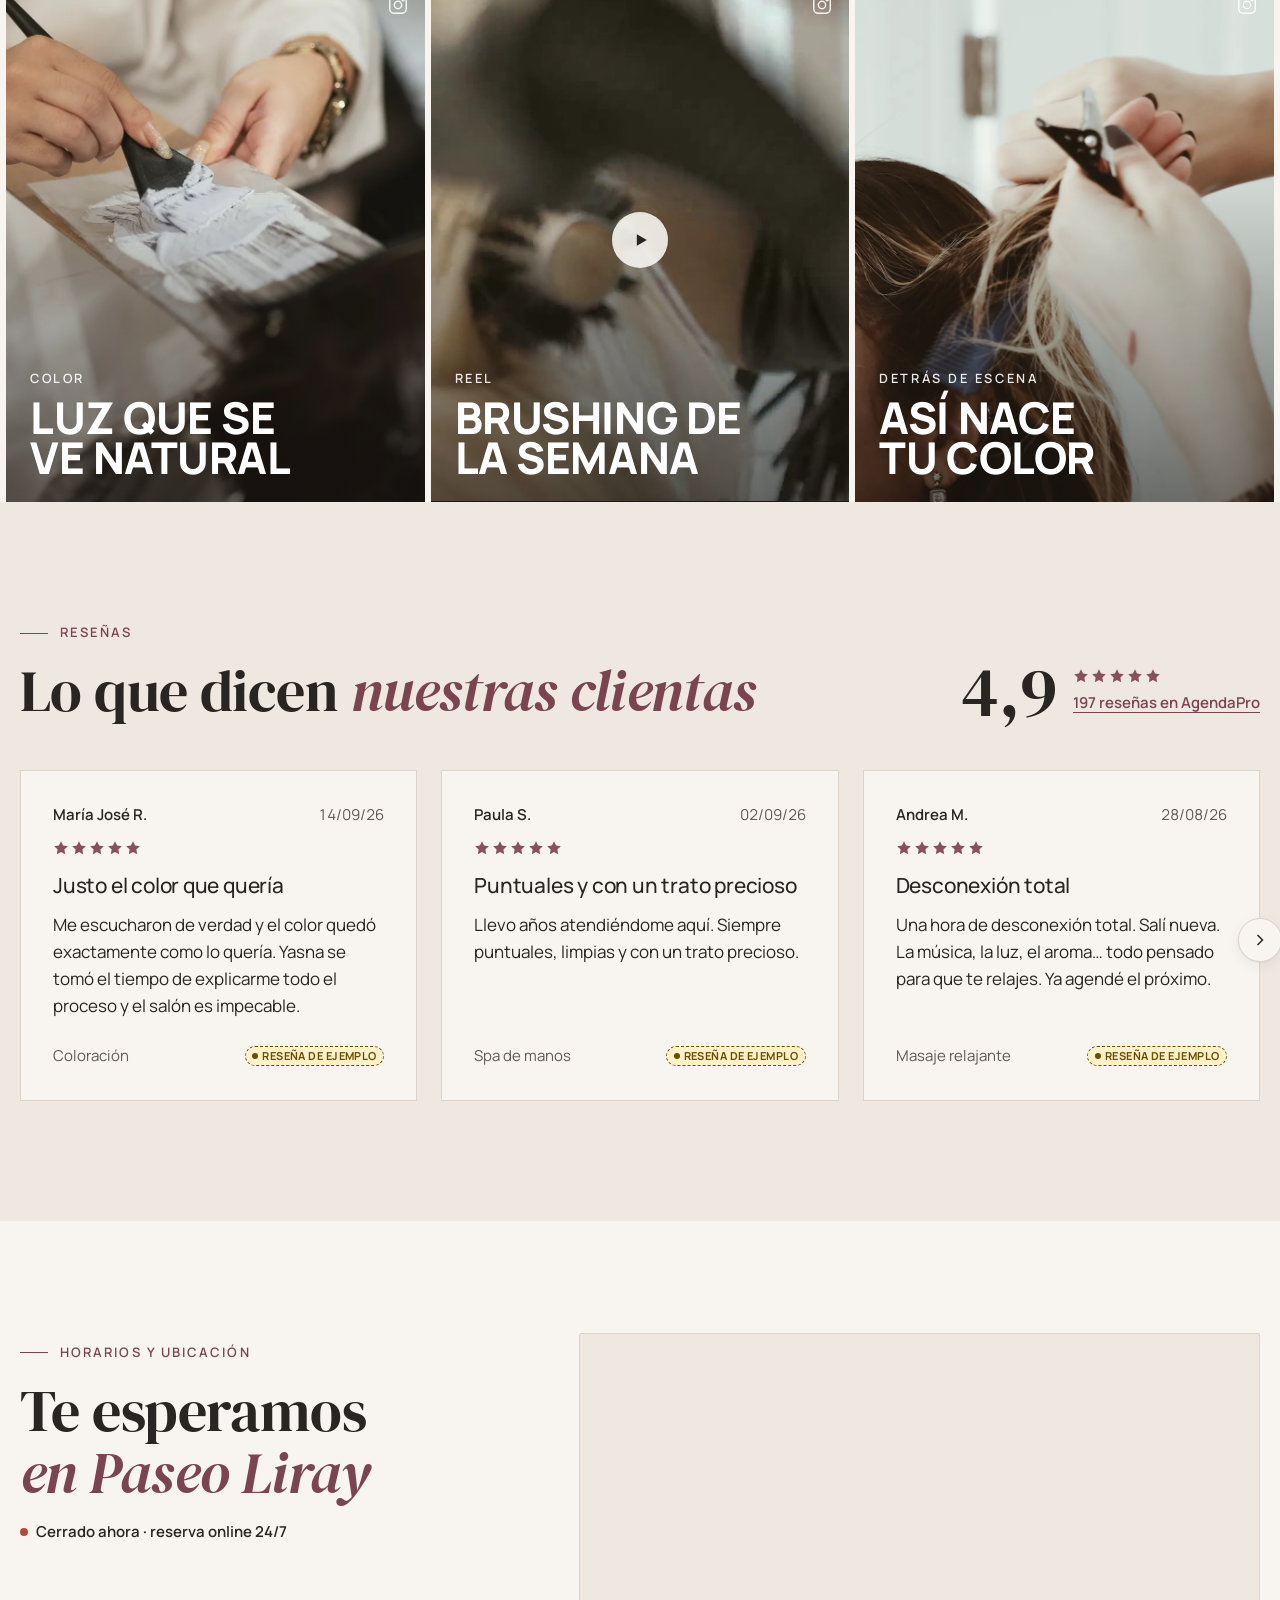
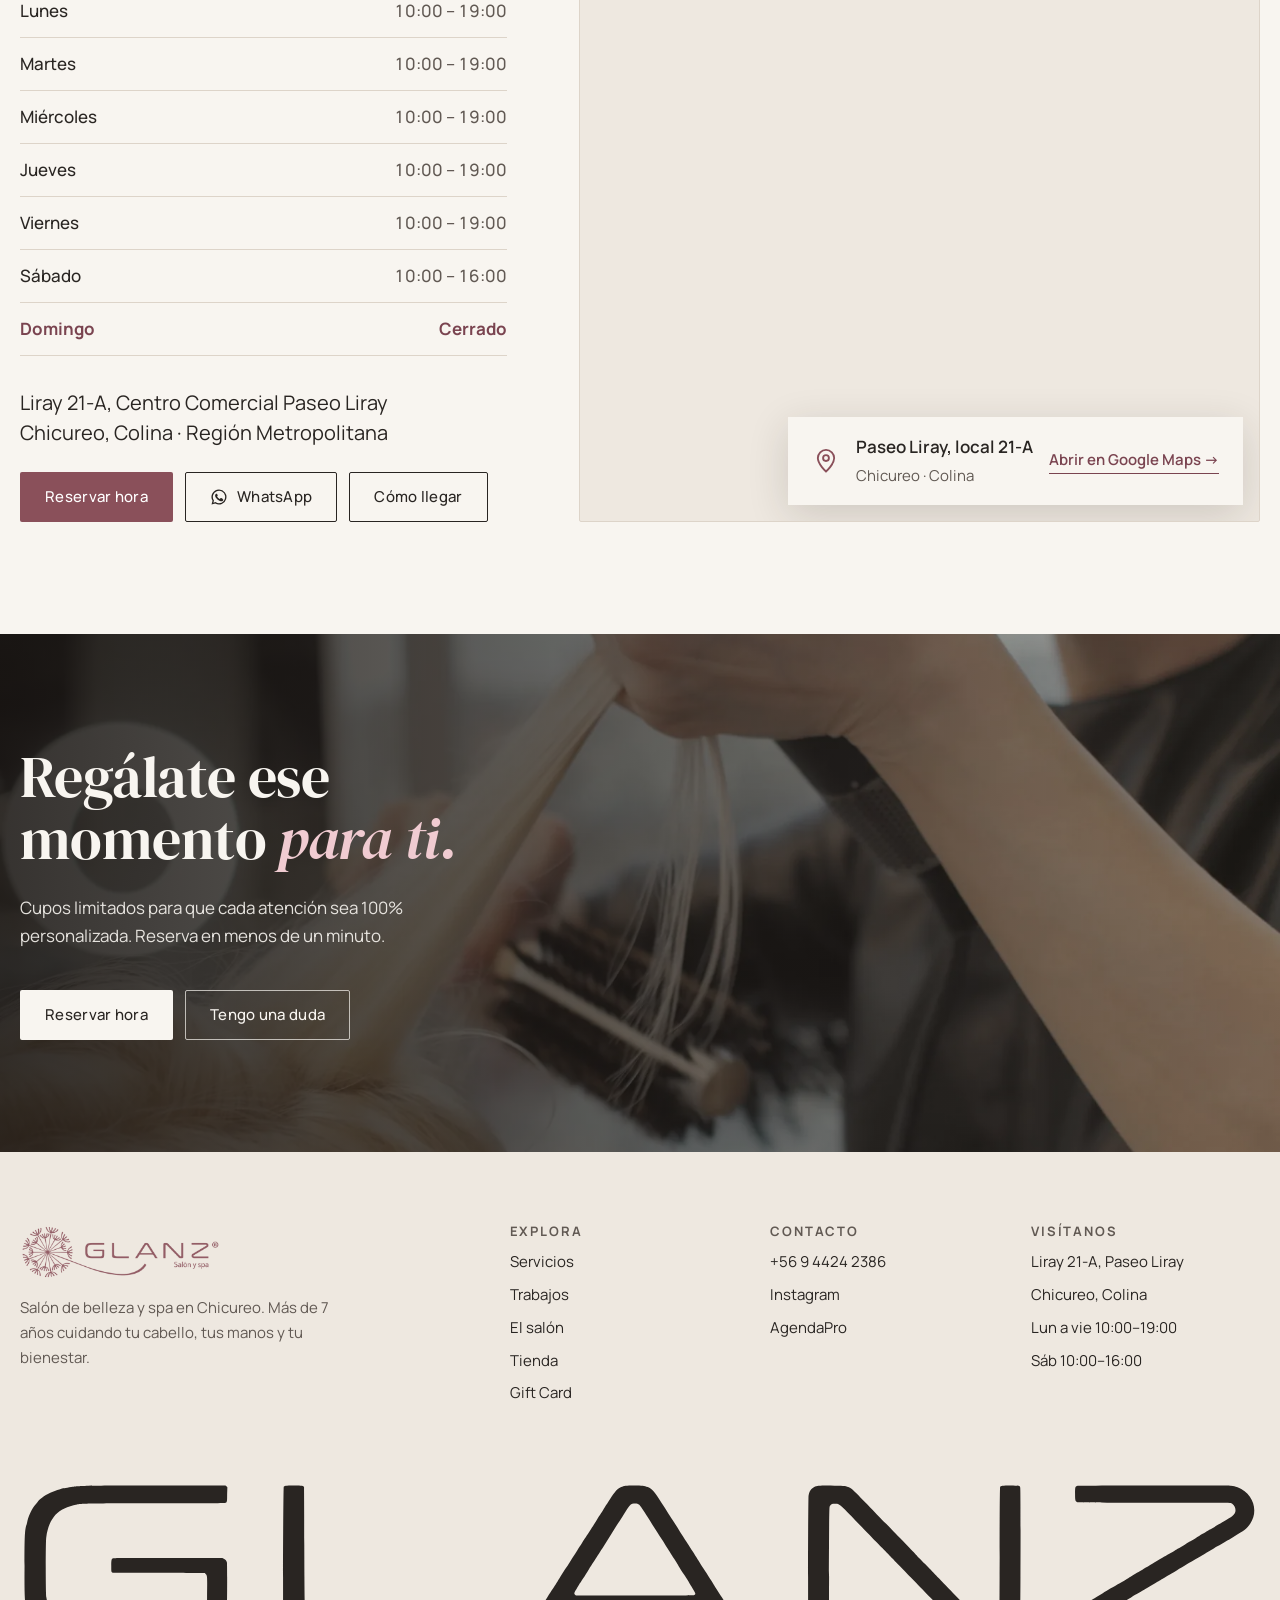
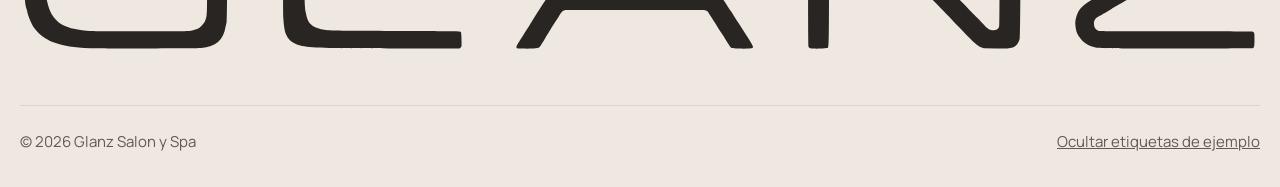
==== commit a9d902d9: "Make the two featured photos under the hero landscape Co-Authored-By: Claude Opus 5.5 <noreply@anthr" ====
--- a/index.html
+++ b/index.html
@@ -312,8 +312,7 @@
 .split{display:grid;grid-template-columns:1fr;gap:var(--sp-3);padding:var(--sp-3) var(--sp-3) 0}
 @media (min-width:700px){ .split{grid-template-columns:1fr 1fr;padding:var(--sp-5) clamp(1.25rem,3vw,3.5rem) 0;gap:var(--sp-5)} }
 .split__item{position:relative;display:block;color:#F8F5F0;text-decoration:none;overflow:hidden}
-.split__item .ph{aspect-ratio:4/5}
-@media (min-width:1000px){ .split__item .ph{aspect-ratio:auto;height:min(92vh, 980px)} }
+.split__item .ph{aspect-ratio:3/2}
 .split__item img{transition:transform 1.2s var(--ease-out)}
 .split__item:hover img{transform:scale(1.03)}
 .split__cap{position:absolute;left:0;right:0;bottom:0;padding:var(--sp-8) var(--sp-5) var(--sp-5);background:linear-gradient(transparent, rgba(20,16,14,.65))}
@@ -860,11 +859,11 @@
 <!-- =================== SPLIT EDITORIAL =================== -->
 <div class="split" aria-label="Destacados">
   <a class="split__item reveal" href="trabajos.html">
-    <div class="ph" data-file="assets/img/destacado-cabello.webp"><img src="assets/img/destacado-cabello.webp" alt="Estilista dando ondas al cabello de una clienta" loading="lazy" width="900" height="1125"></div>
+    <div class="ph" data-file="assets/img/destacado-cabello.webp"><img src="assets/img/destacado-cabello.webp" alt="Estilista dando ondas al cabello de una clienta" loading="lazy" width="1400" height="933"></div>
     <div class="split__cap"><h2>Ondas, brushing y peinados</h2><span>Ver trabajos</span></div>
   </a>
   <a class="split__item reveal" data-delay="1" href="#servicios">
-    <div class="ph" data-file="assets/img/destacado-corte.webp"><img src="assets/img/destacado-corte.webp" alt="Corte de cabello con la clienta mirando al espejo" loading="lazy" width="900" height="1125"></div>
+    <div class="ph" data-file="assets/img/destacado-corte.webp"><img src="assets/img/destacado-corte.webp" alt="Corte de cabello con la clienta mirando al espejo" loading="lazy" width="1400" height="933"></div>
     <div class="split__cap"><h2>Cortes que respetan tu estilo</h2><span>Ver servicios</span></div>
   </a>
 </div>
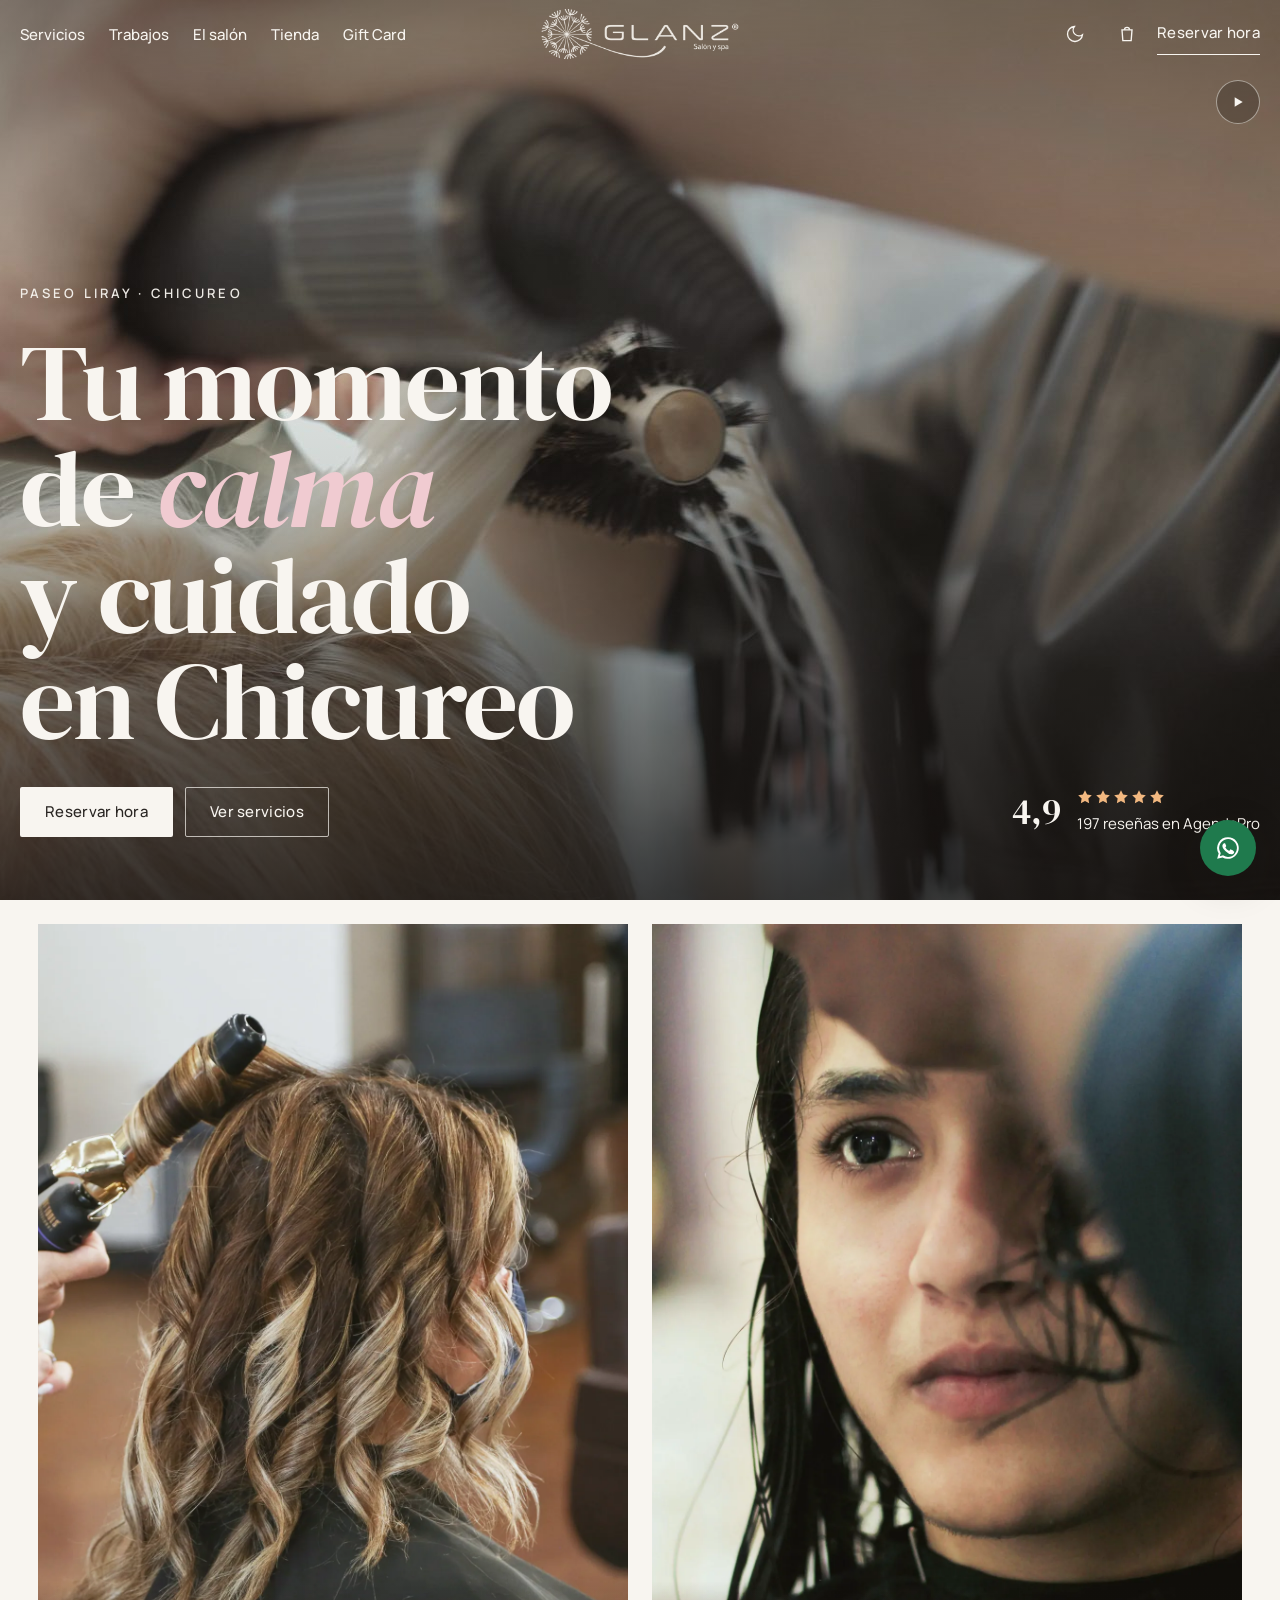
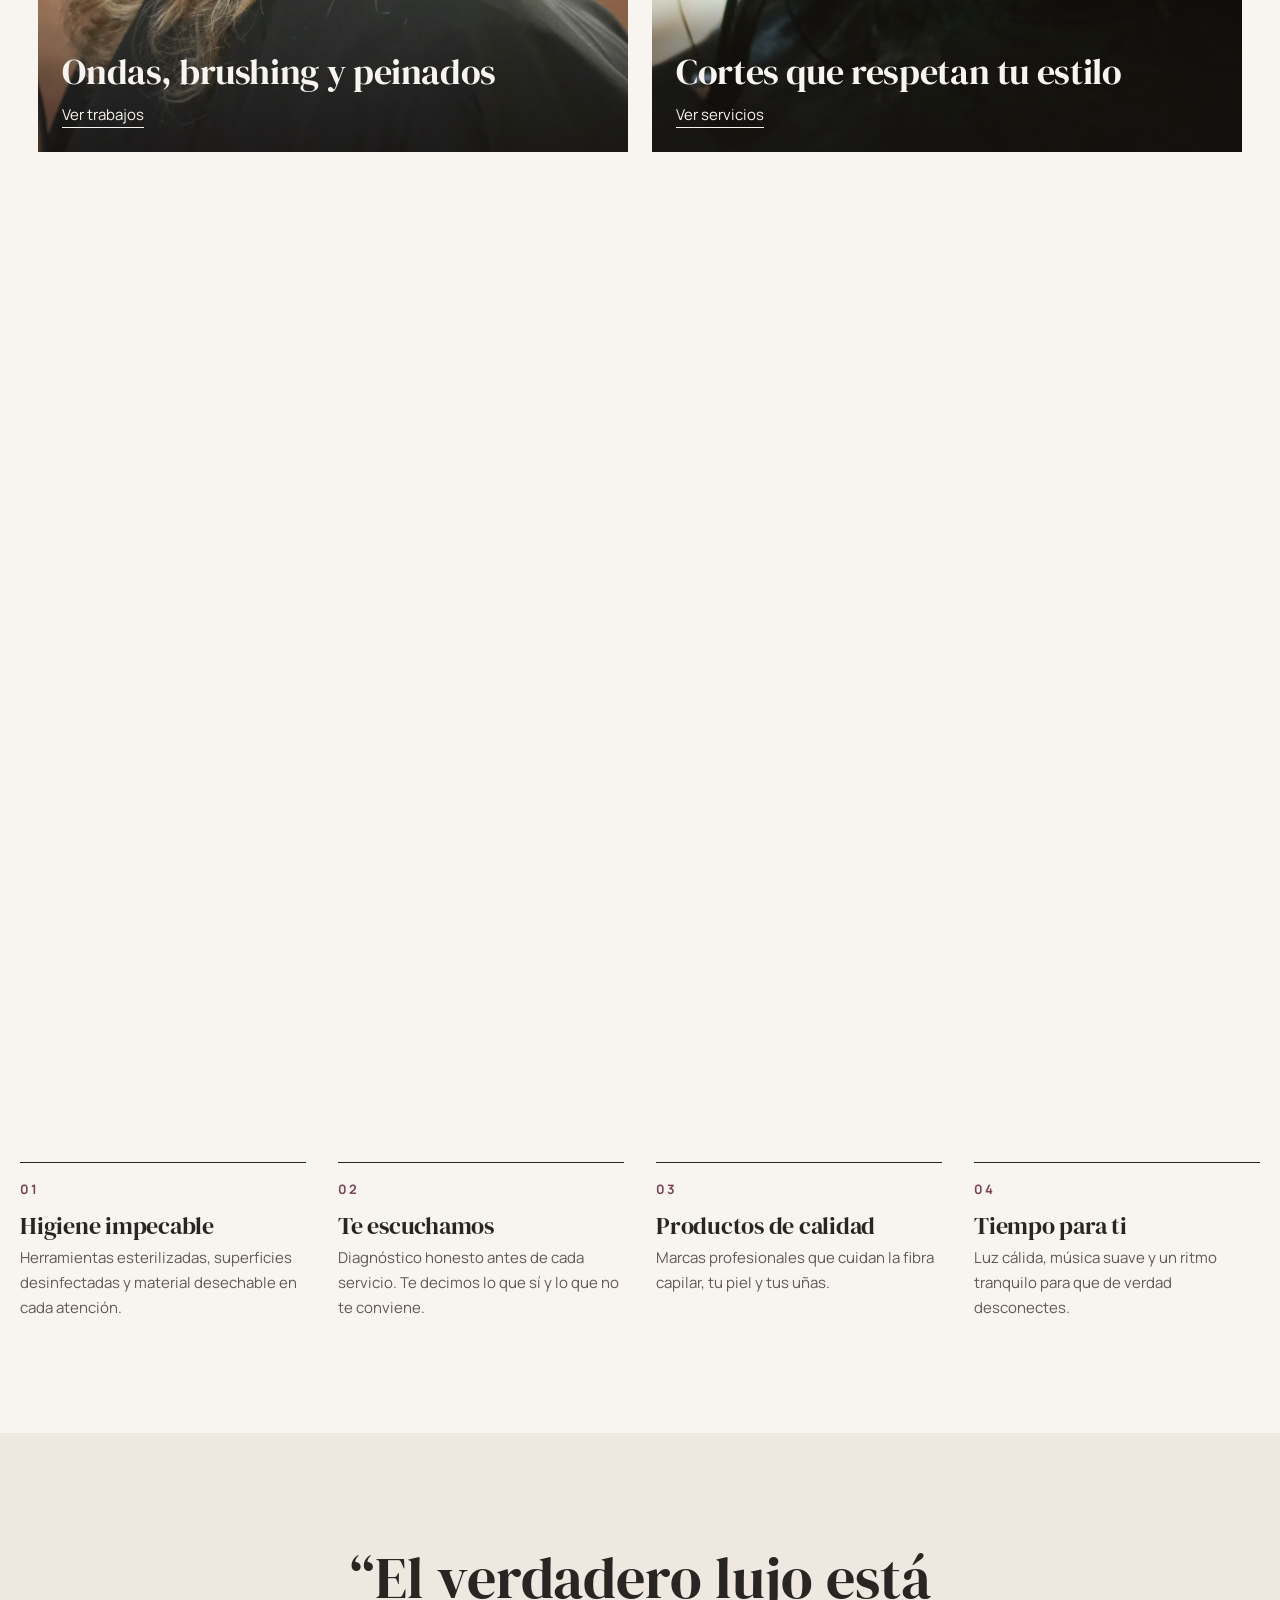
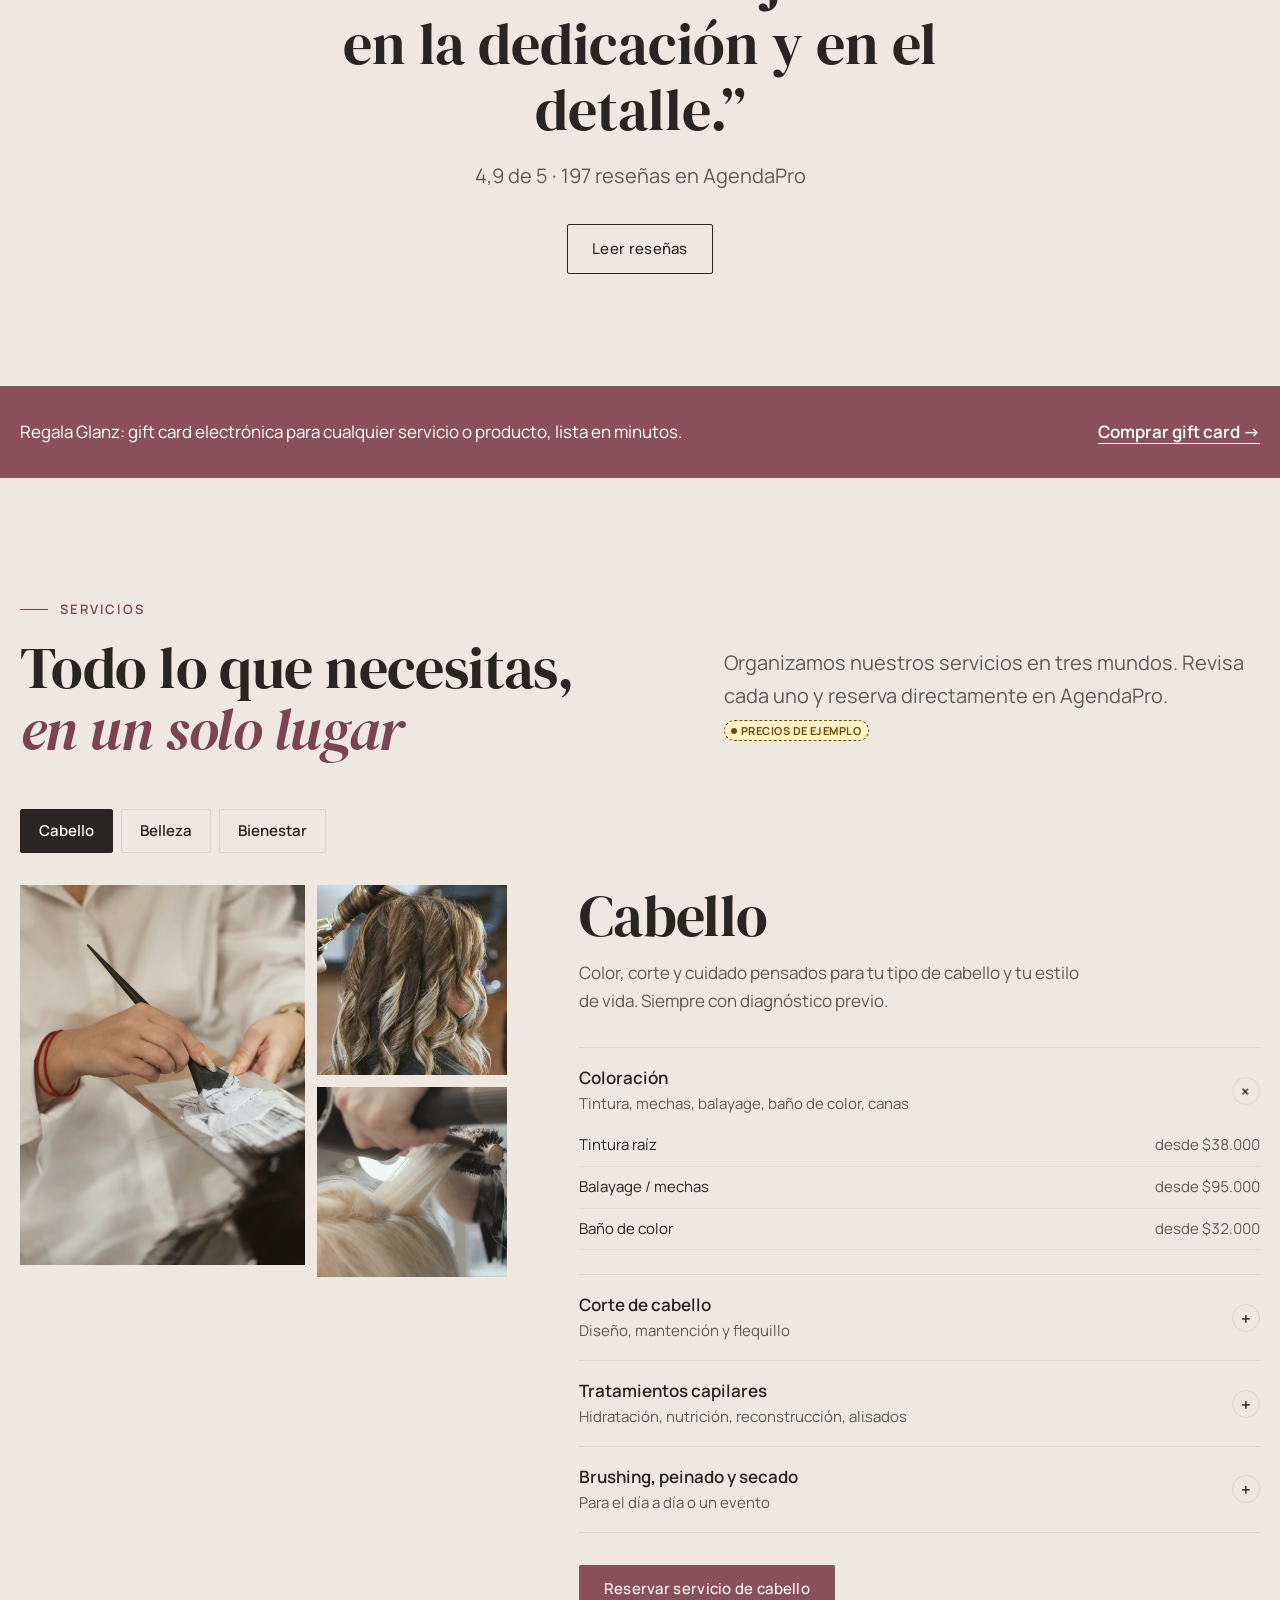
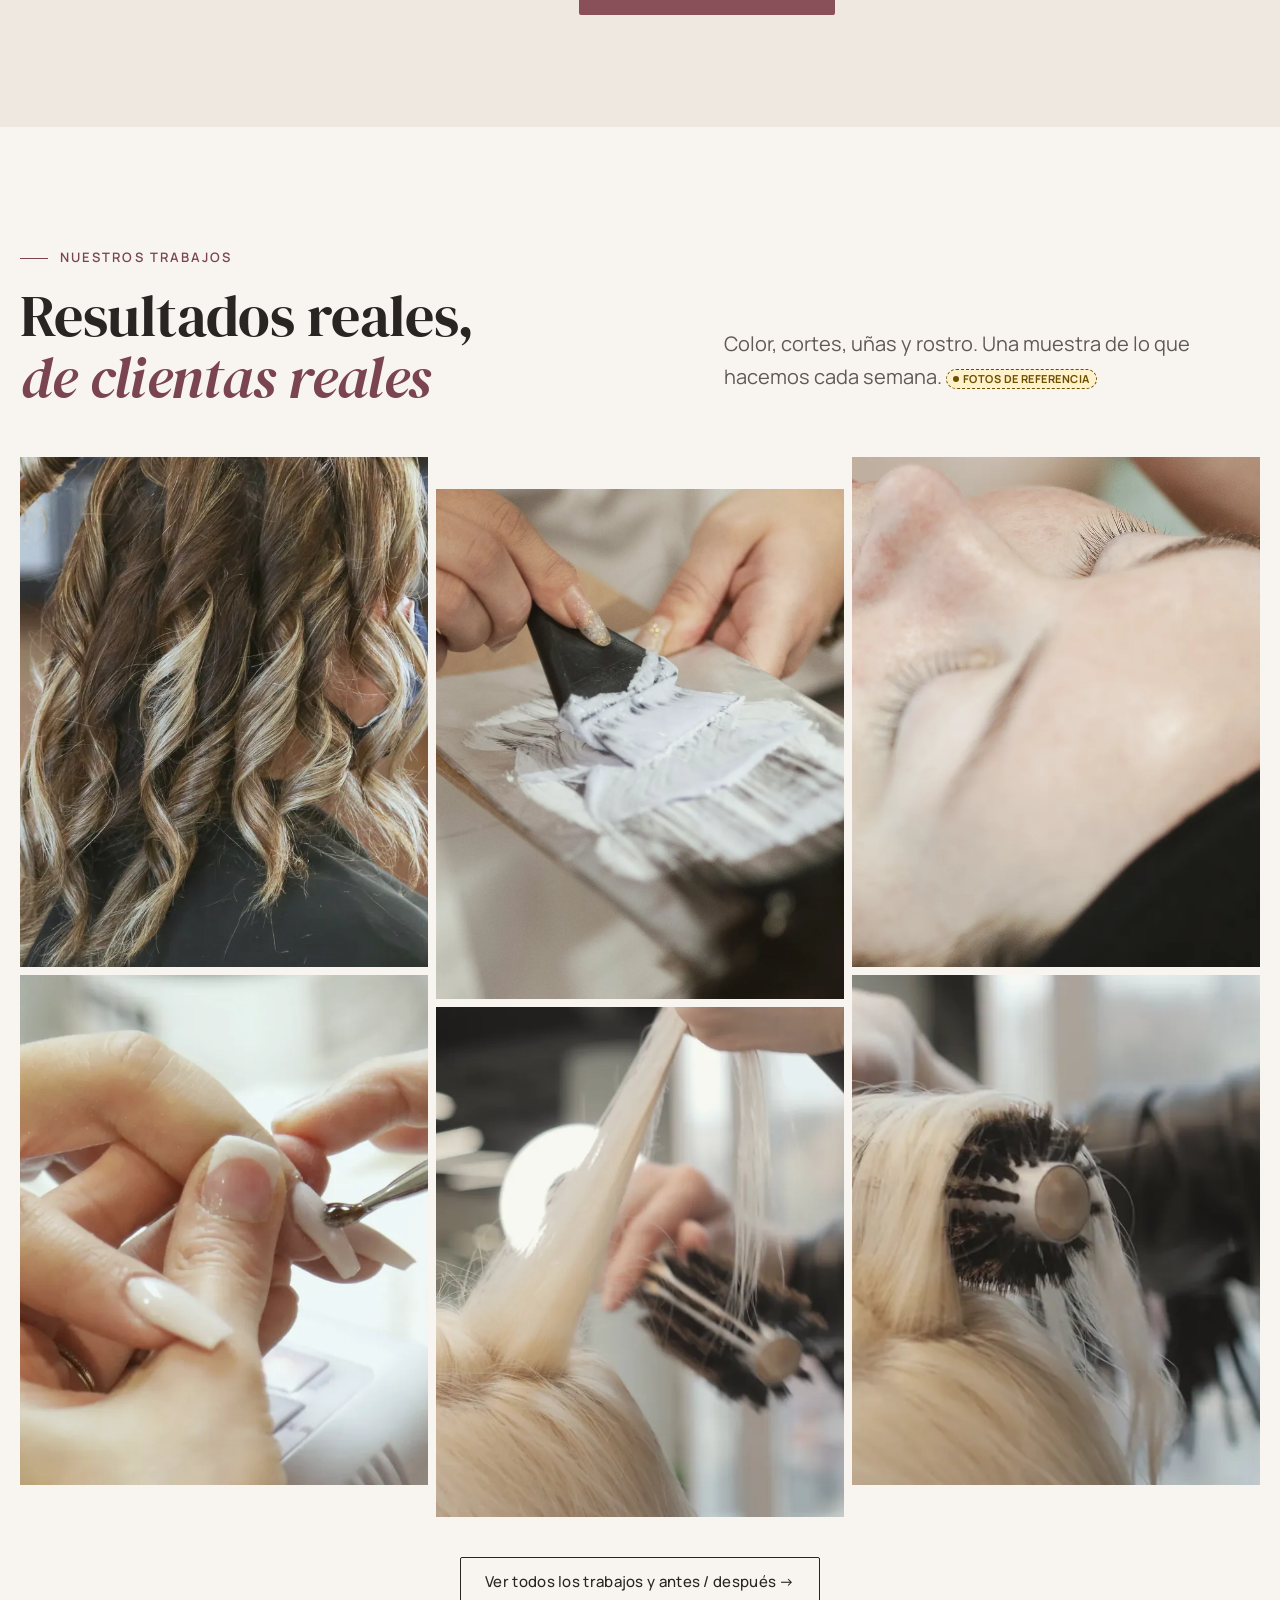
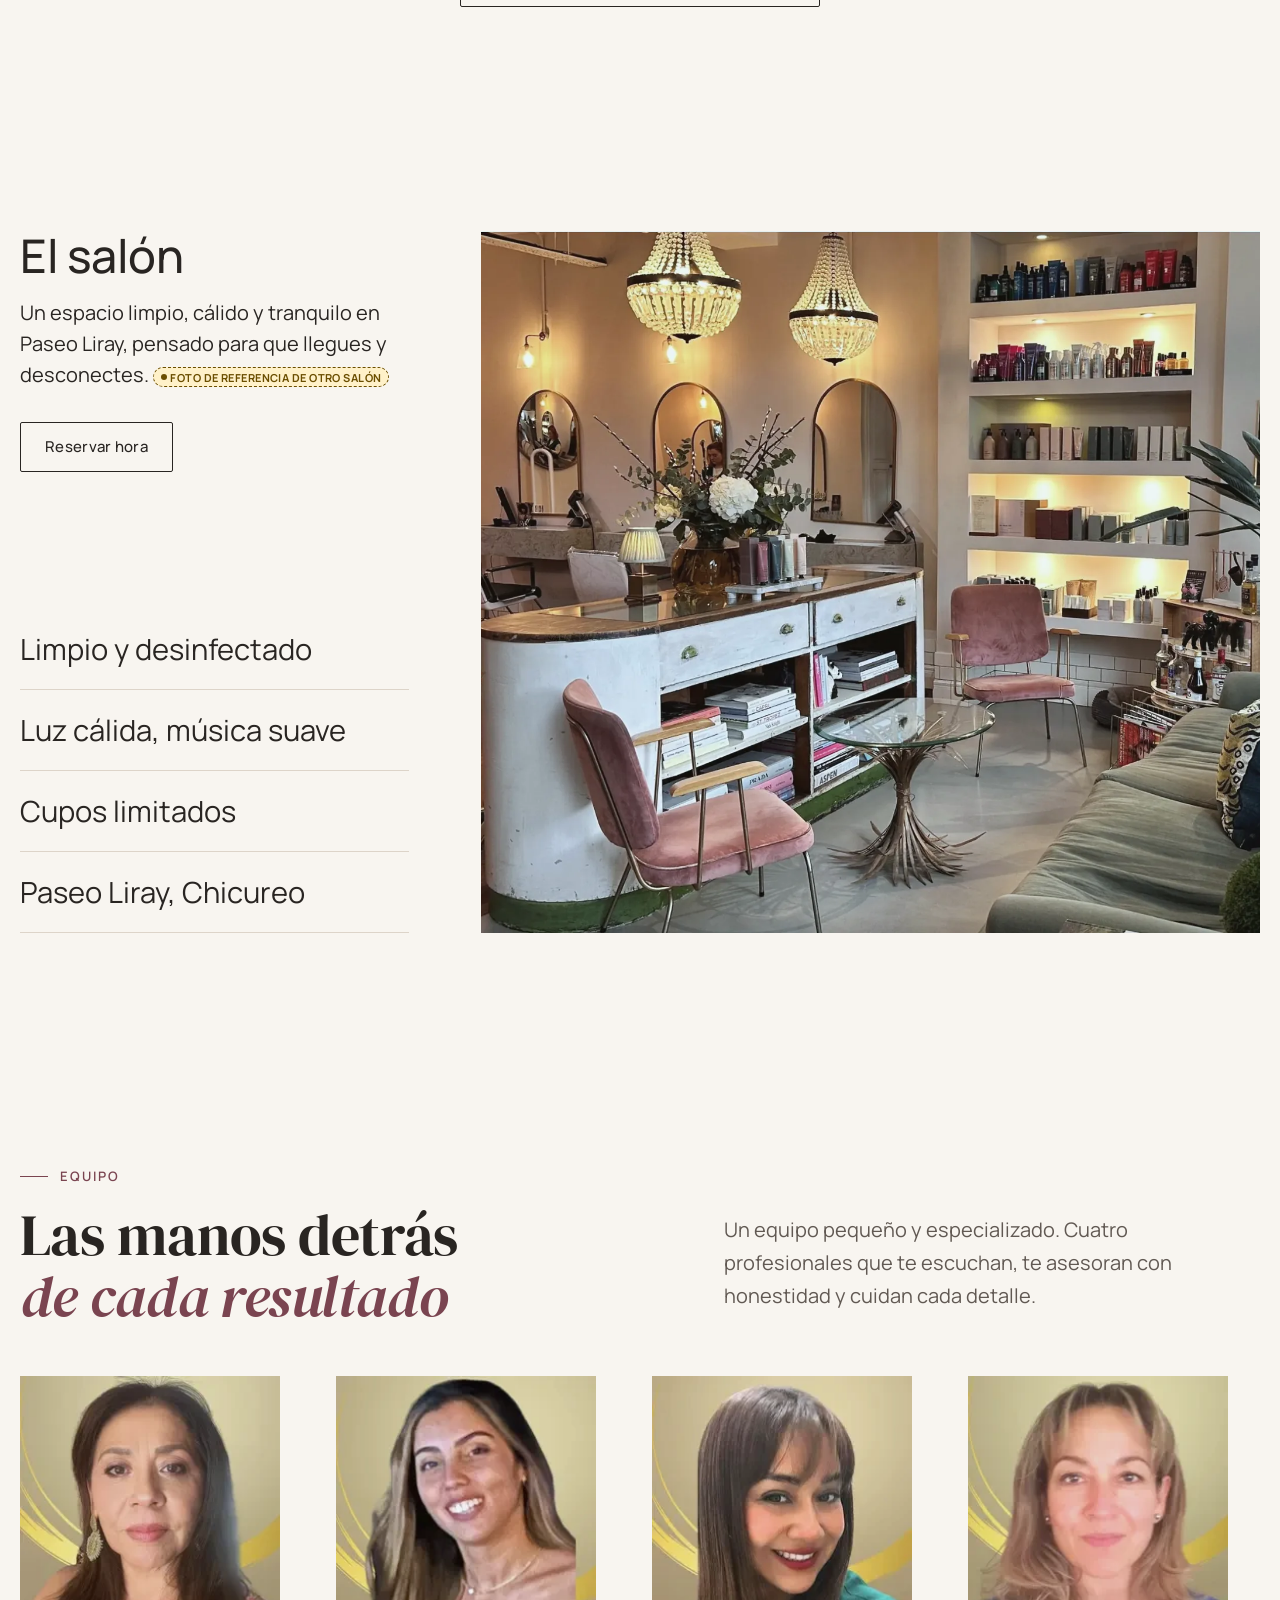
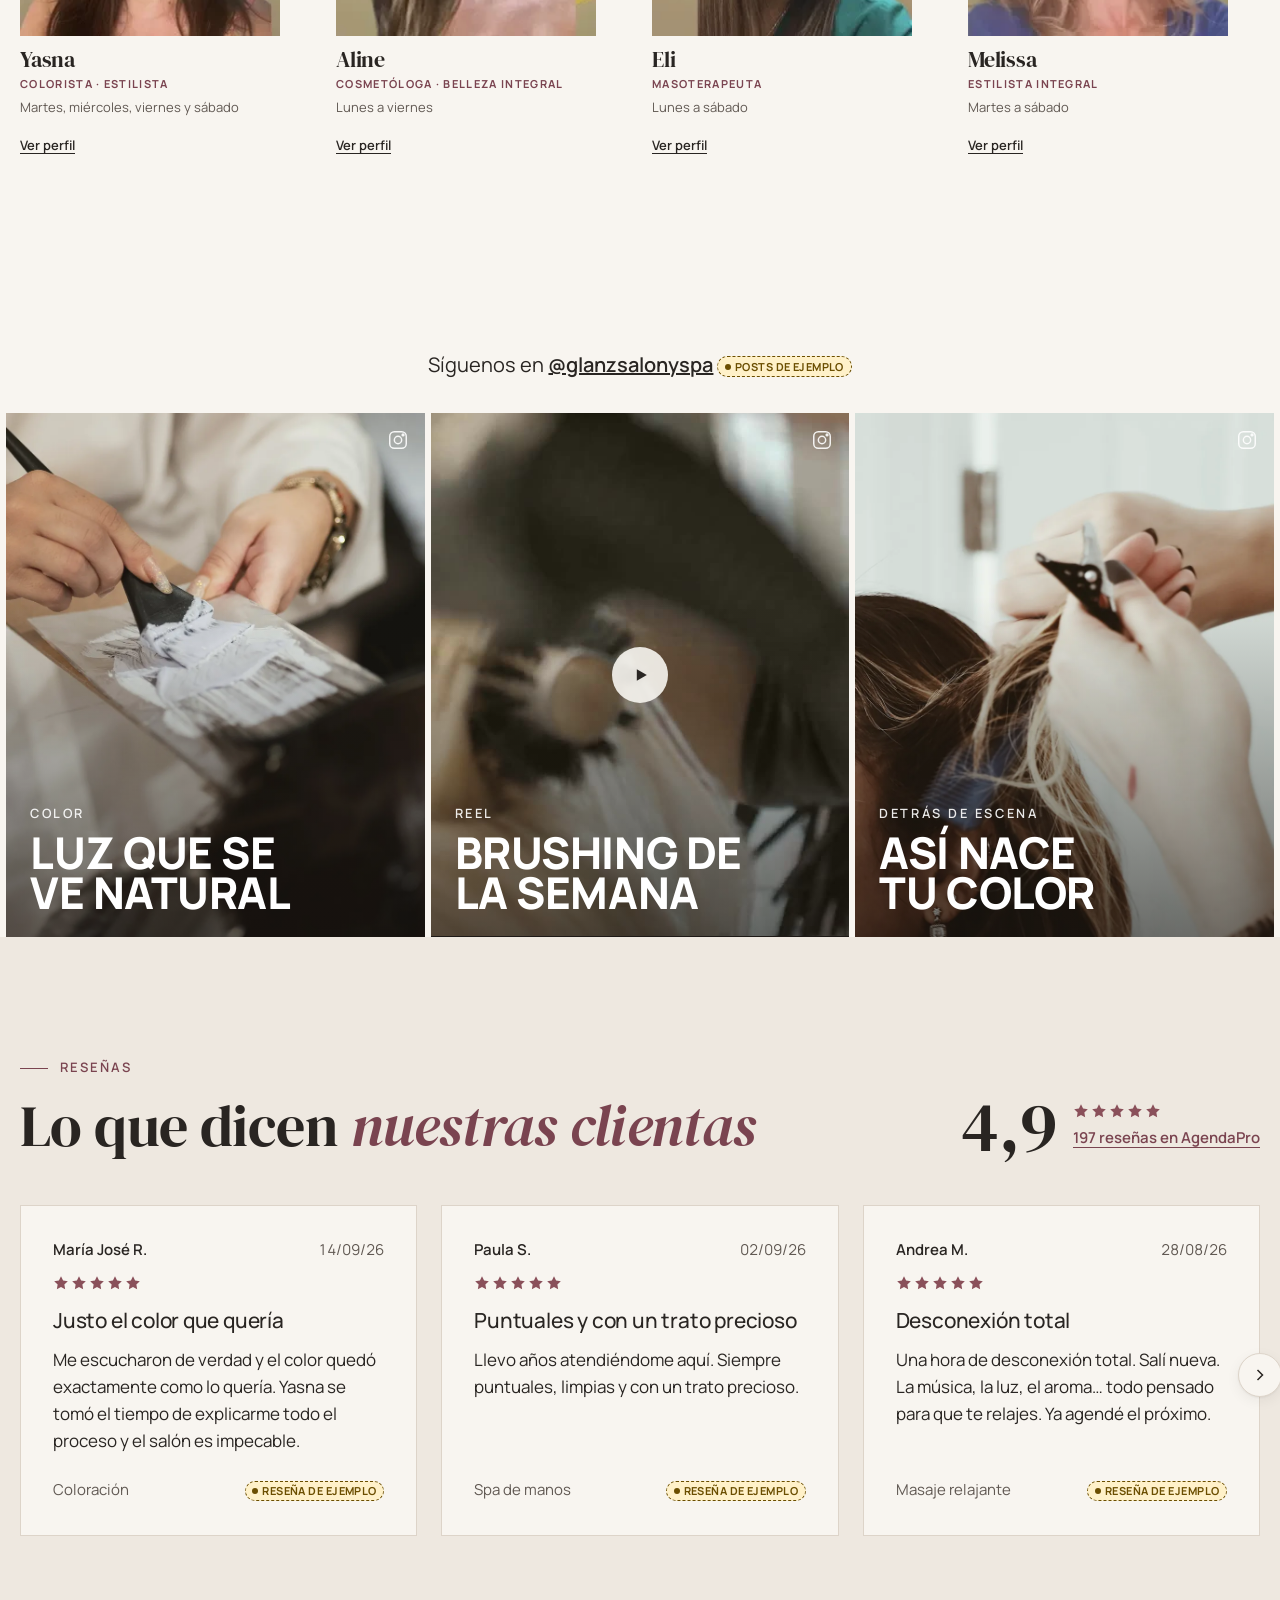
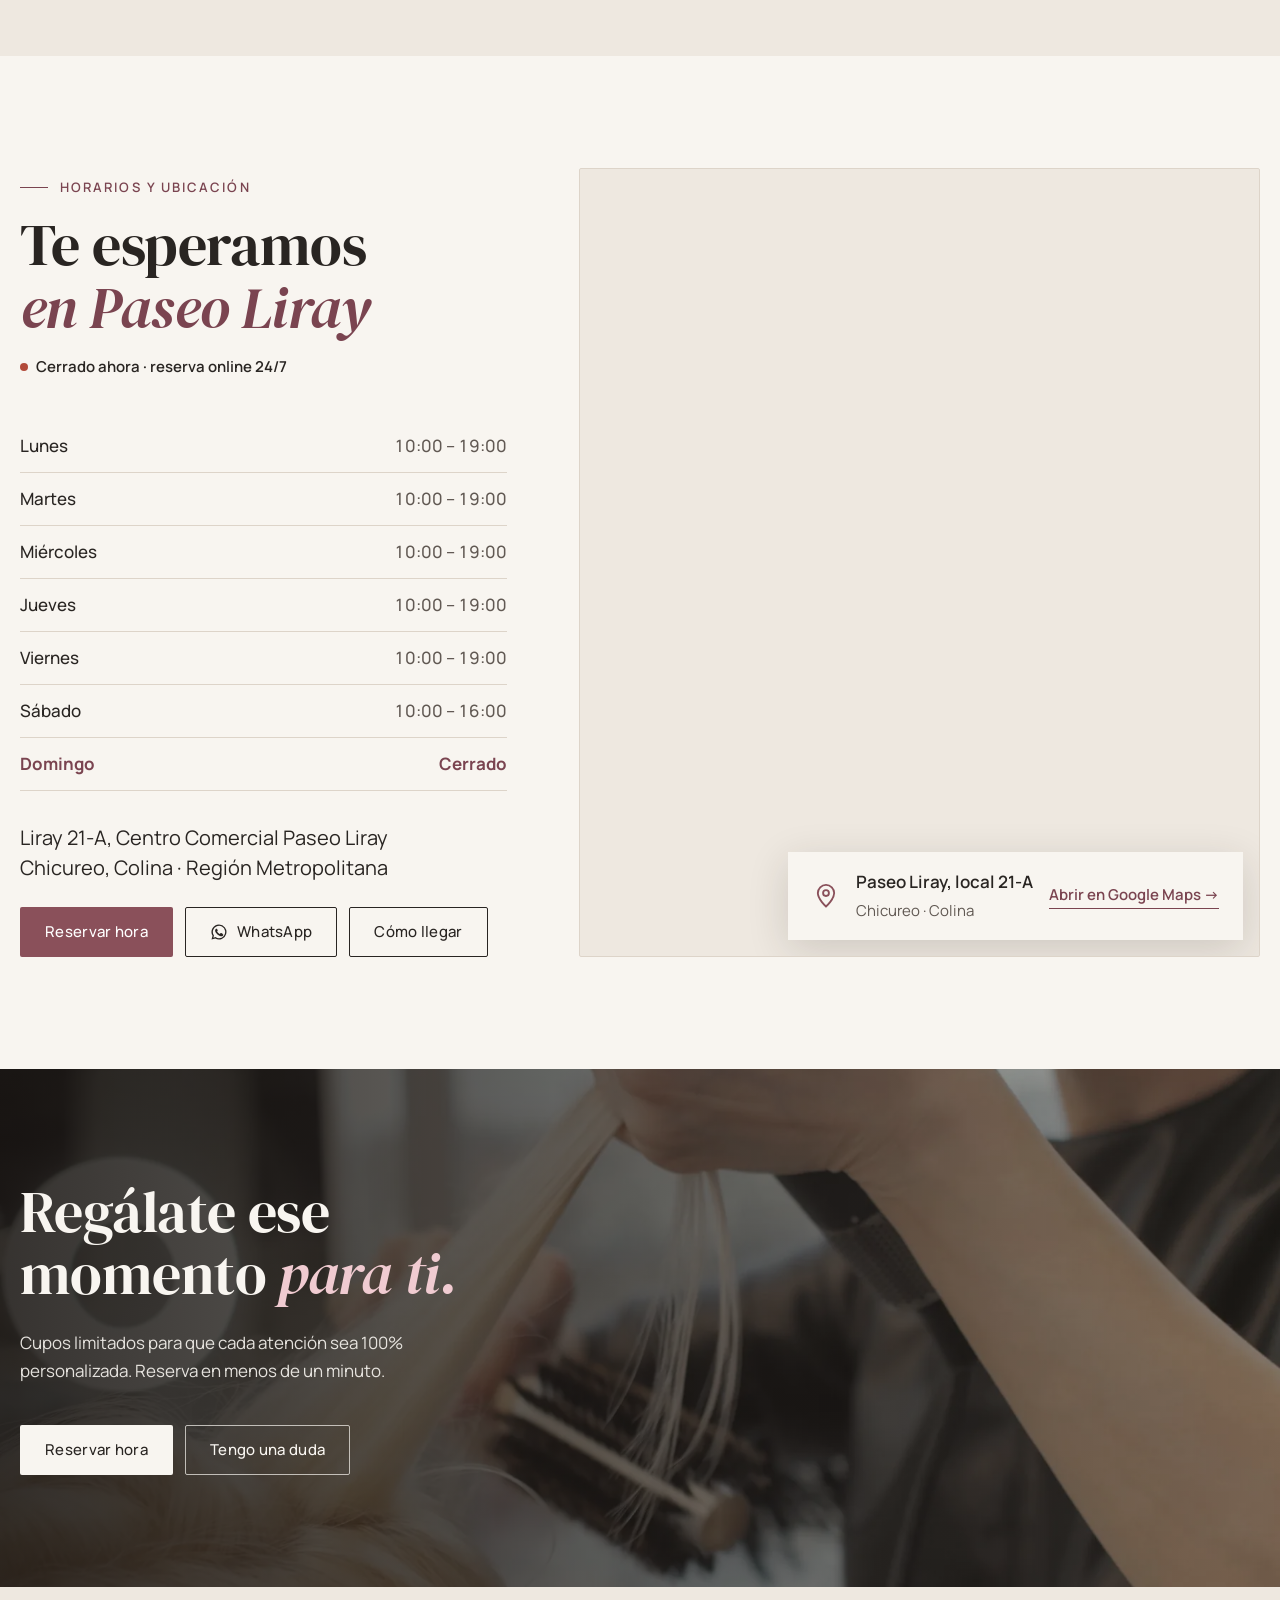
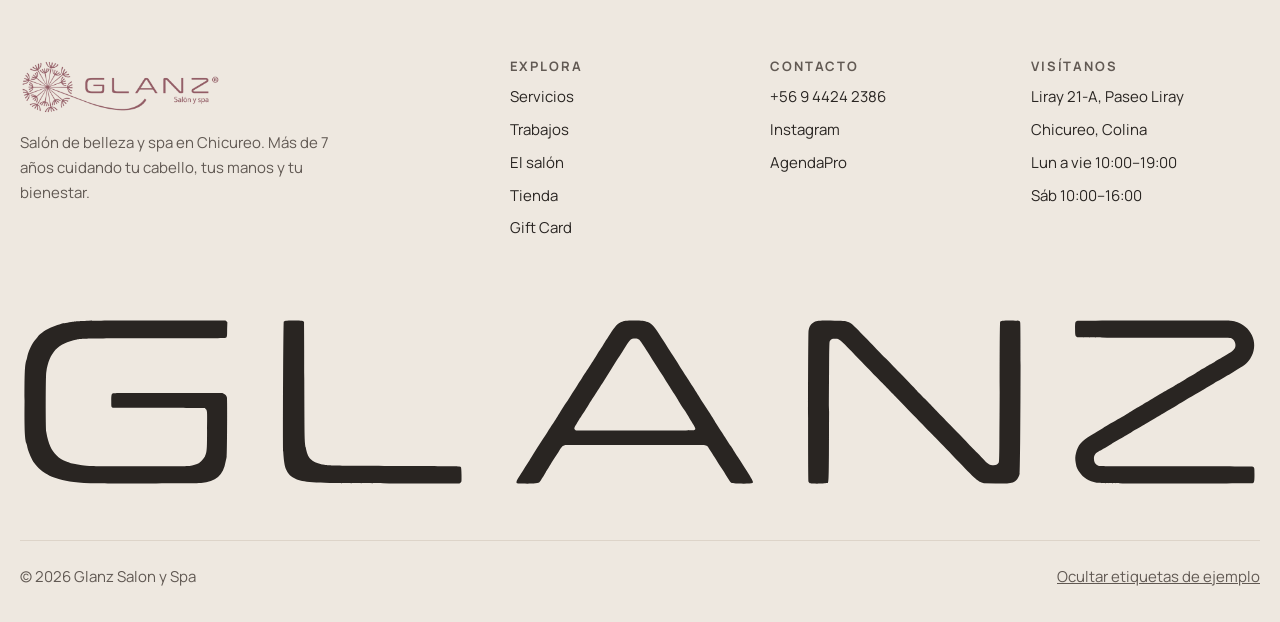
==== commit cd81f85d: "Revert landscape featured photos under the hero Back to the tall side-by-side layout.  Co-Authored-B" ====
--- a/index.html
+++ b/index.html
@@ -312,7 +312,8 @@
 .split{display:grid;grid-template-columns:1fr;gap:var(--sp-3);padding:var(--sp-3) var(--sp-3) 0}
 @media (min-width:700px){ .split{grid-template-columns:1fr 1fr;padding:var(--sp-5) clamp(1.25rem,3vw,3.5rem) 0;gap:var(--sp-5)} }
 .split__item{position:relative;display:block;color:#F8F5F0;text-decoration:none;overflow:hidden}
-.split__item .ph{aspect-ratio:3/2}
+.split__item .ph{aspect-ratio:4/5}
+@media (min-width:1000px){ .split__item .ph{aspect-ratio:auto;height:min(92vh, 980px)} }
 .split__item img{transition:transform 1.2s var(--ease-out)}
 .split__item:hover img{transform:scale(1.03)}
 .split__cap{position:absolute;left:0;right:0;bottom:0;padding:var(--sp-8) var(--sp-5) var(--sp-5);background:linear-gradient(transparent, rgba(20,16,14,.65))}
@@ -859,11 +860,11 @@
 <!-- =================== SPLIT EDITORIAL =================== -->
 <div class="split" aria-label="Destacados">
   <a class="split__item reveal" href="trabajos.html">
-    <div class="ph" data-file="assets/img/destacado-cabello.webp"><img src="assets/img/destacado-cabello.webp" alt="Estilista dando ondas al cabello de una clienta" loading="lazy" width="1400" height="933"></div>
+    <div class="ph" data-file="assets/img/destacado-cabello.webp"><img src="assets/img/destacado-cabello.webp" alt="Estilista dando ondas al cabello de una clienta" loading="lazy" width="900" height="1125"></div>
     <div class="split__cap"><h2>Ondas, brushing y peinados</h2><span>Ver trabajos</span></div>
   </a>
   <a class="split__item reveal" data-delay="1" href="#servicios">
-    <div class="ph" data-file="assets/img/destacado-corte.webp"><img src="assets/img/destacado-corte.webp" alt="Corte de cabello con la clienta mirando al espejo" loading="lazy" width="1400" height="933"></div>
+    <div class="ph" data-file="assets/img/destacado-corte.webp"><img src="assets/img/destacado-corte.webp" alt="Corte de cabello con la clienta mirando al espejo" loading="lazy" width="900" height="1125"></div>
     <div class="split__cap"><h2>Cortes que respetan tu estilo</h2><span>Ver servicios</span></div>
   </a>
 </div>
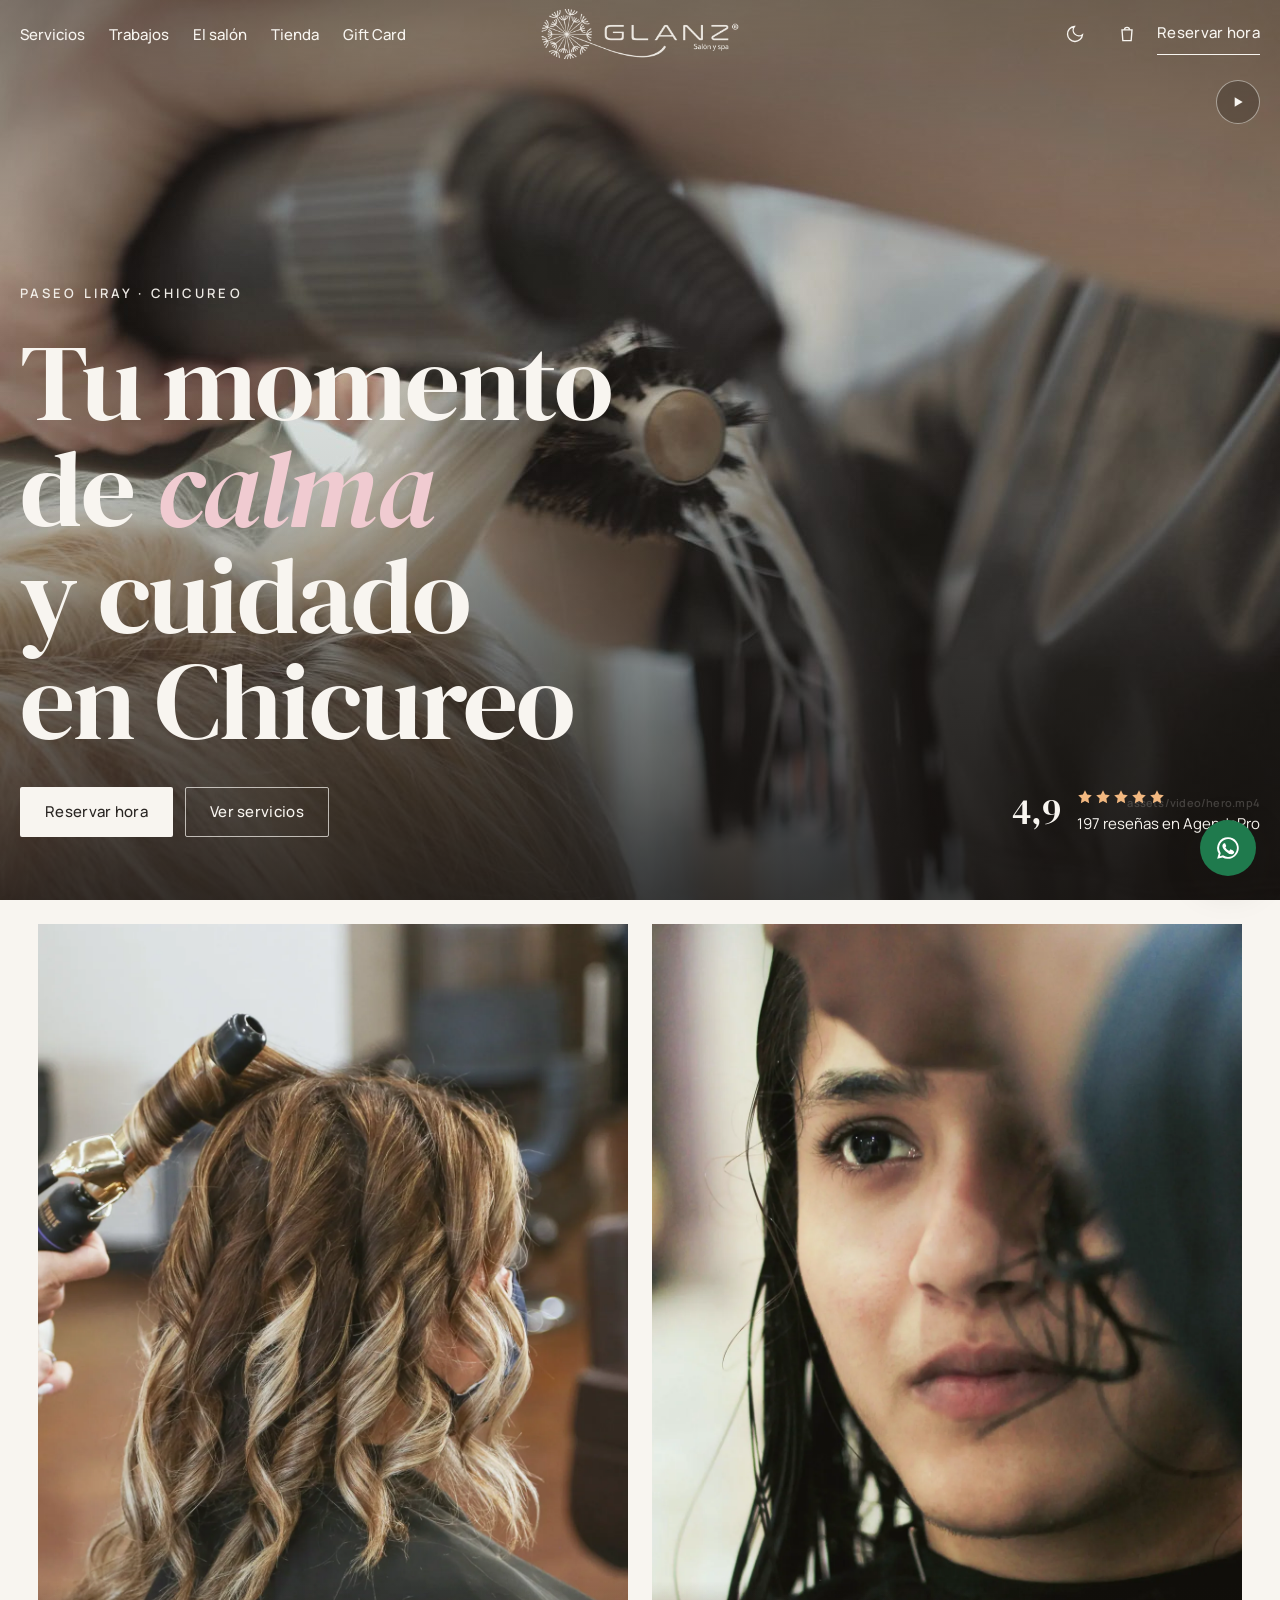
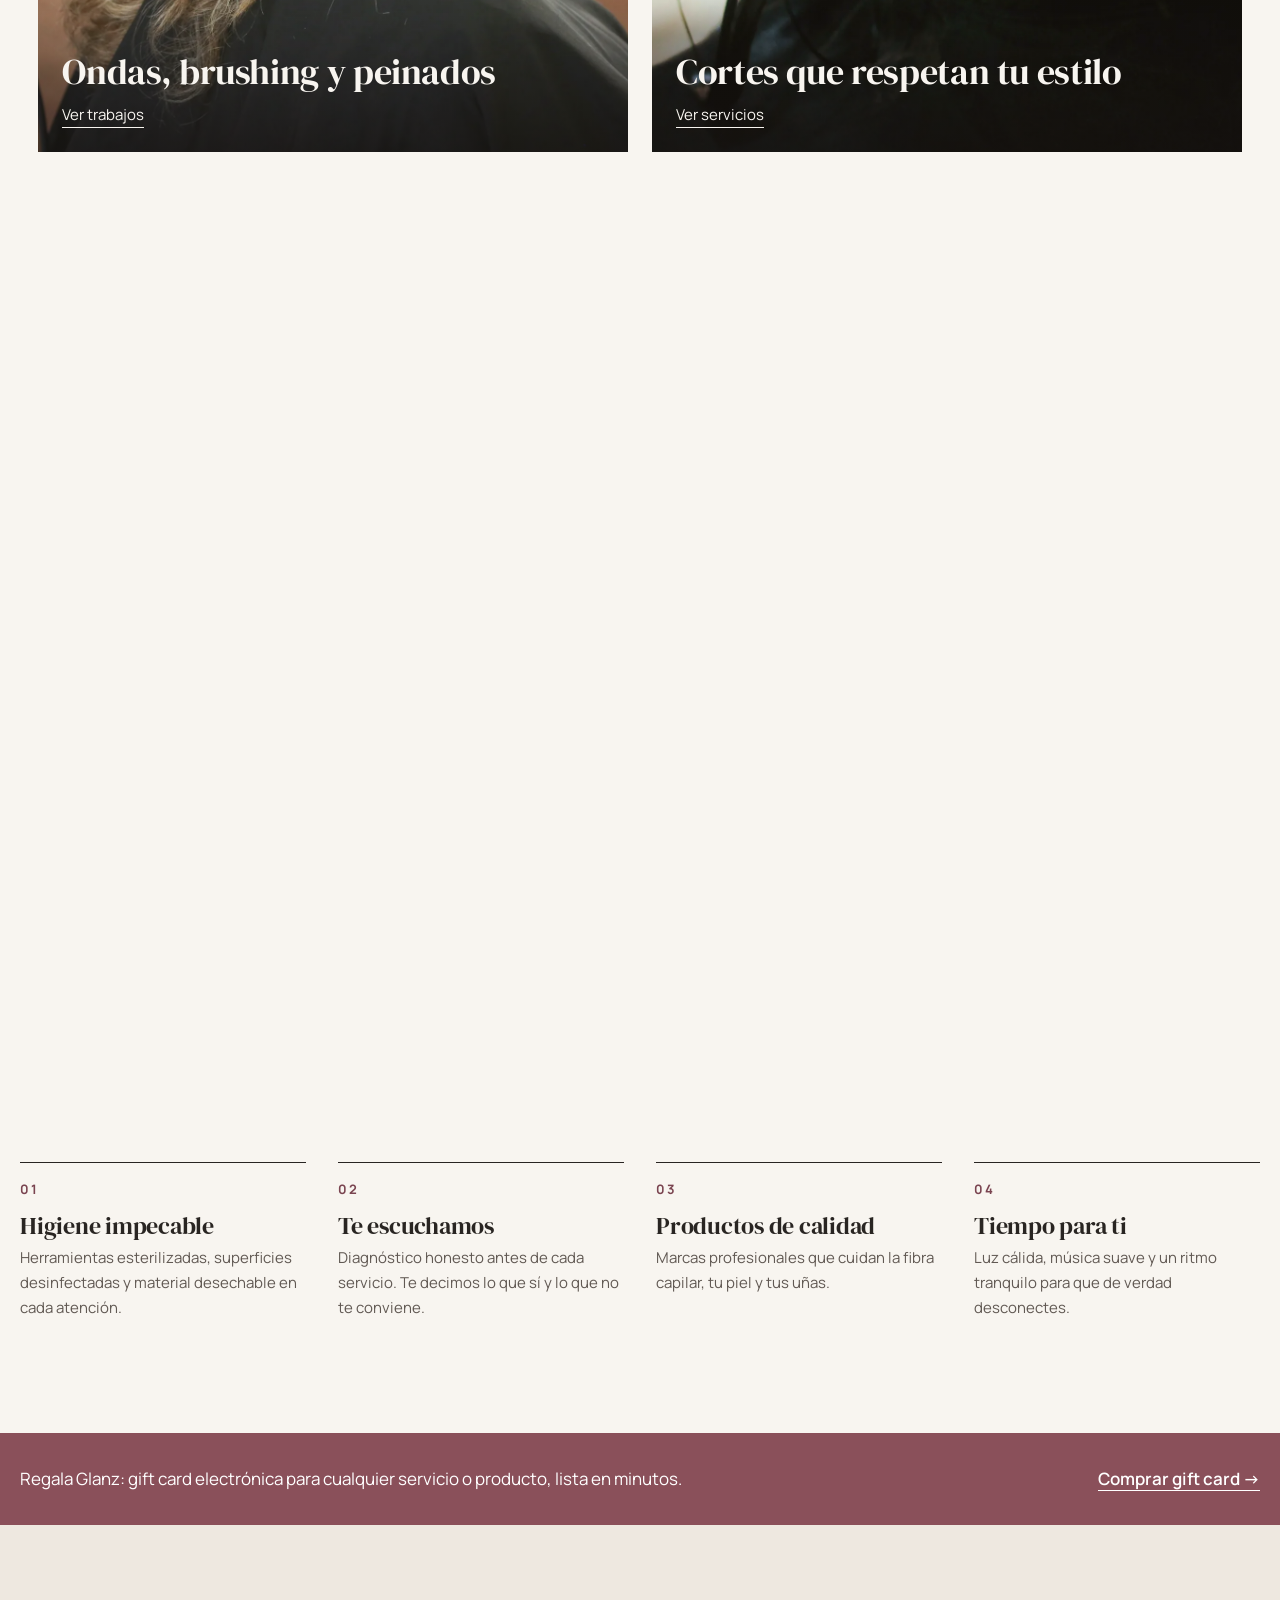
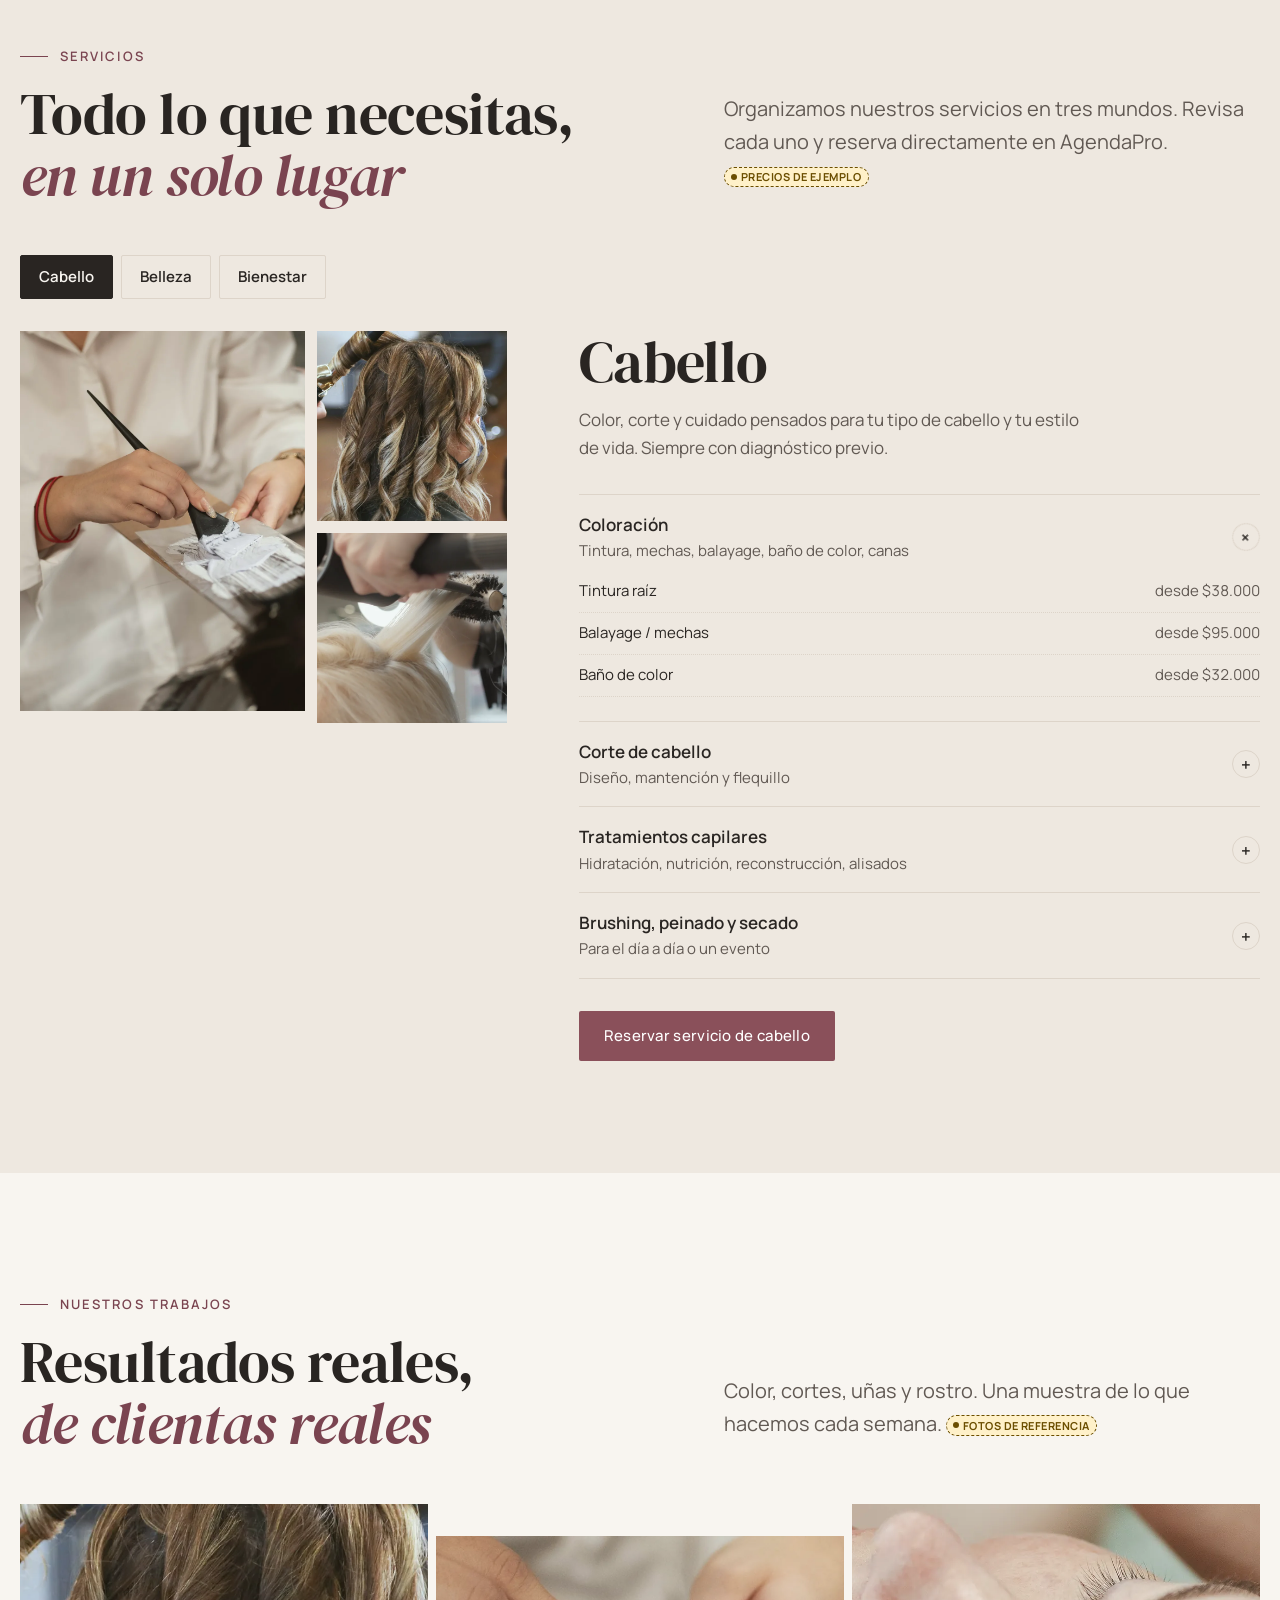
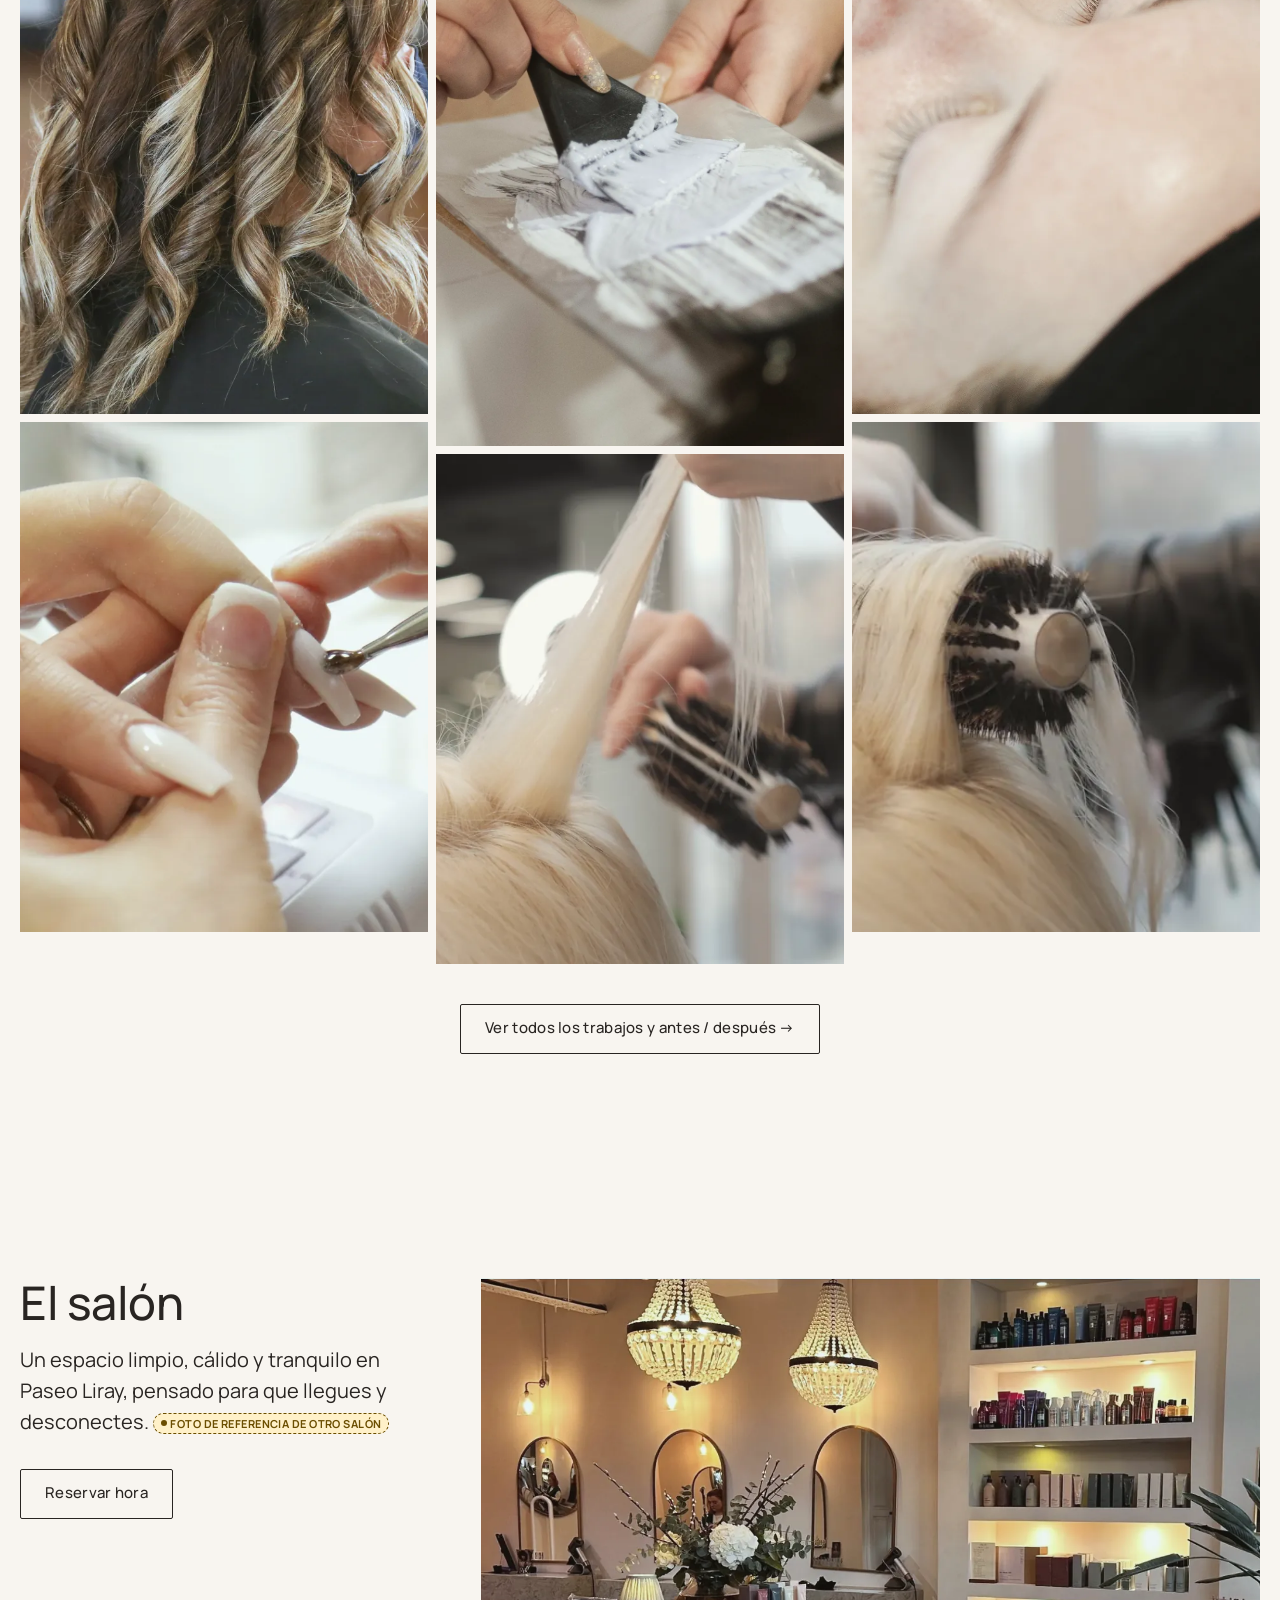
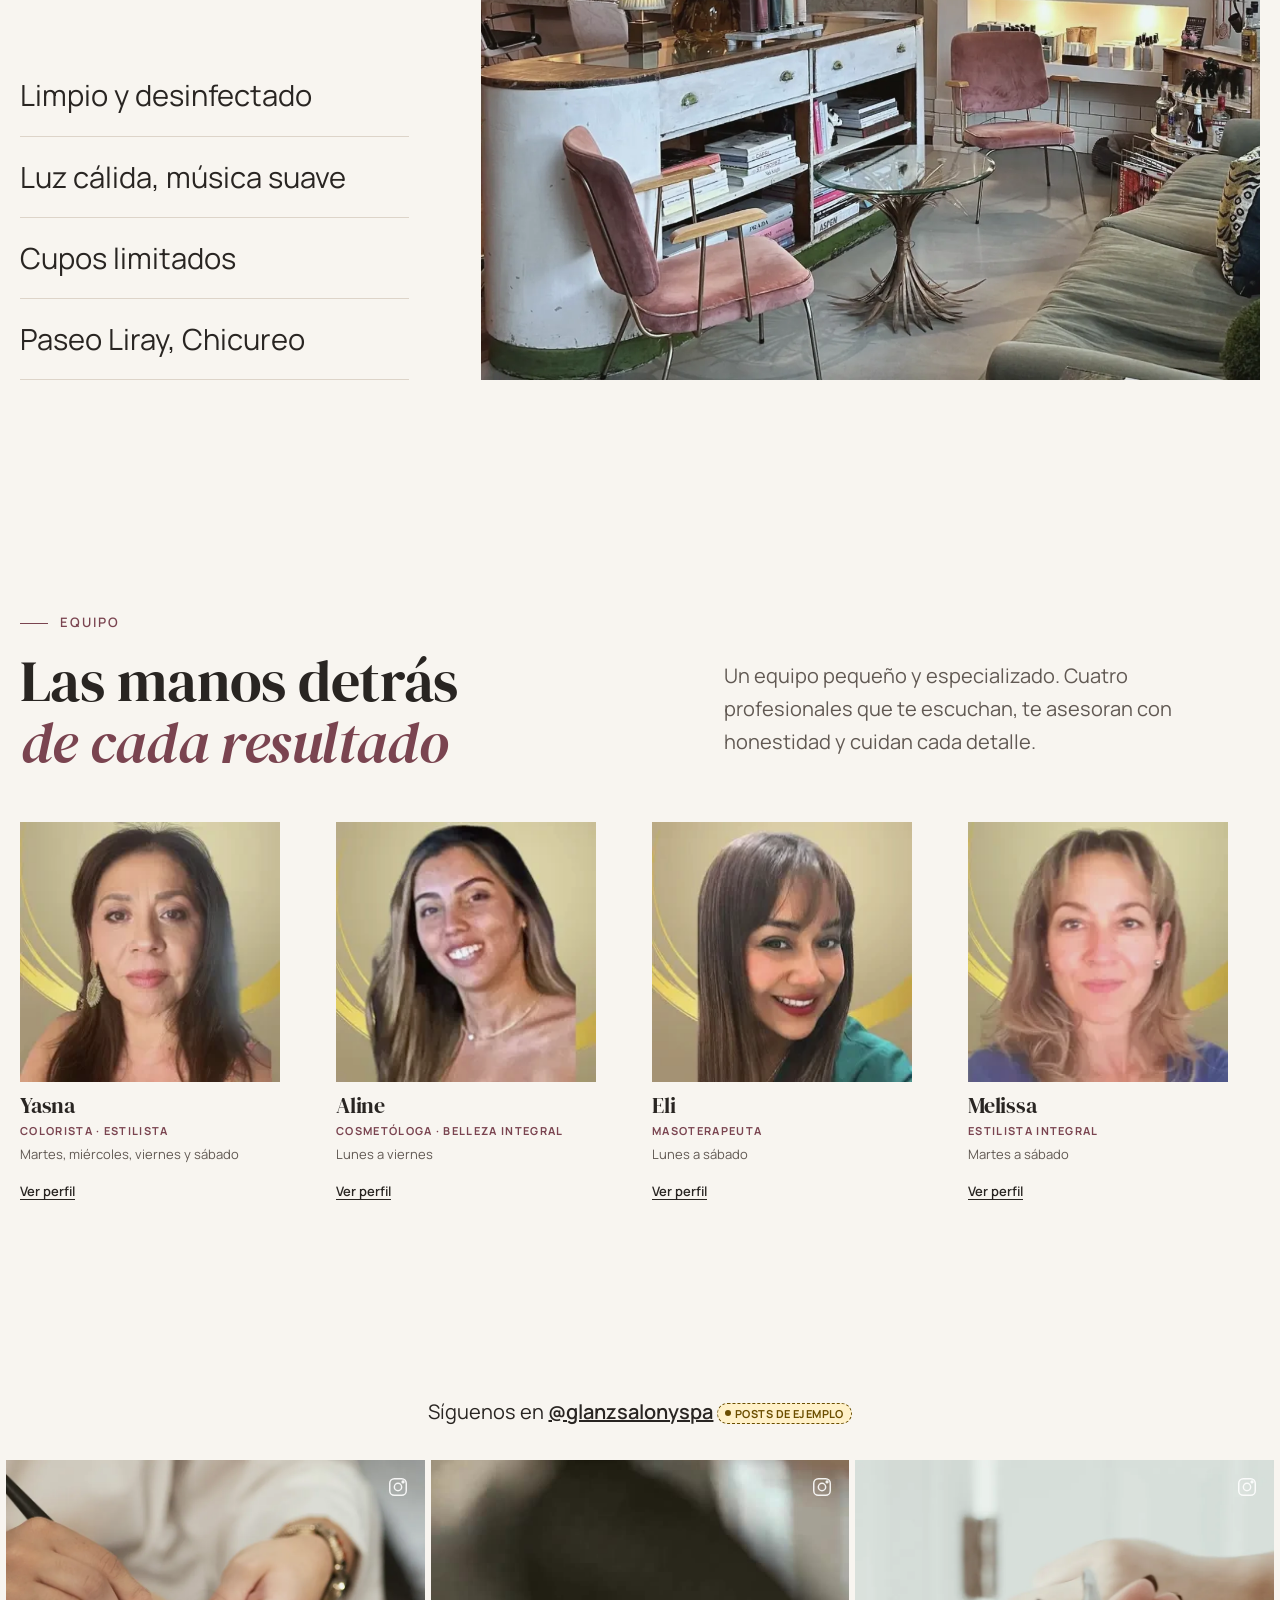
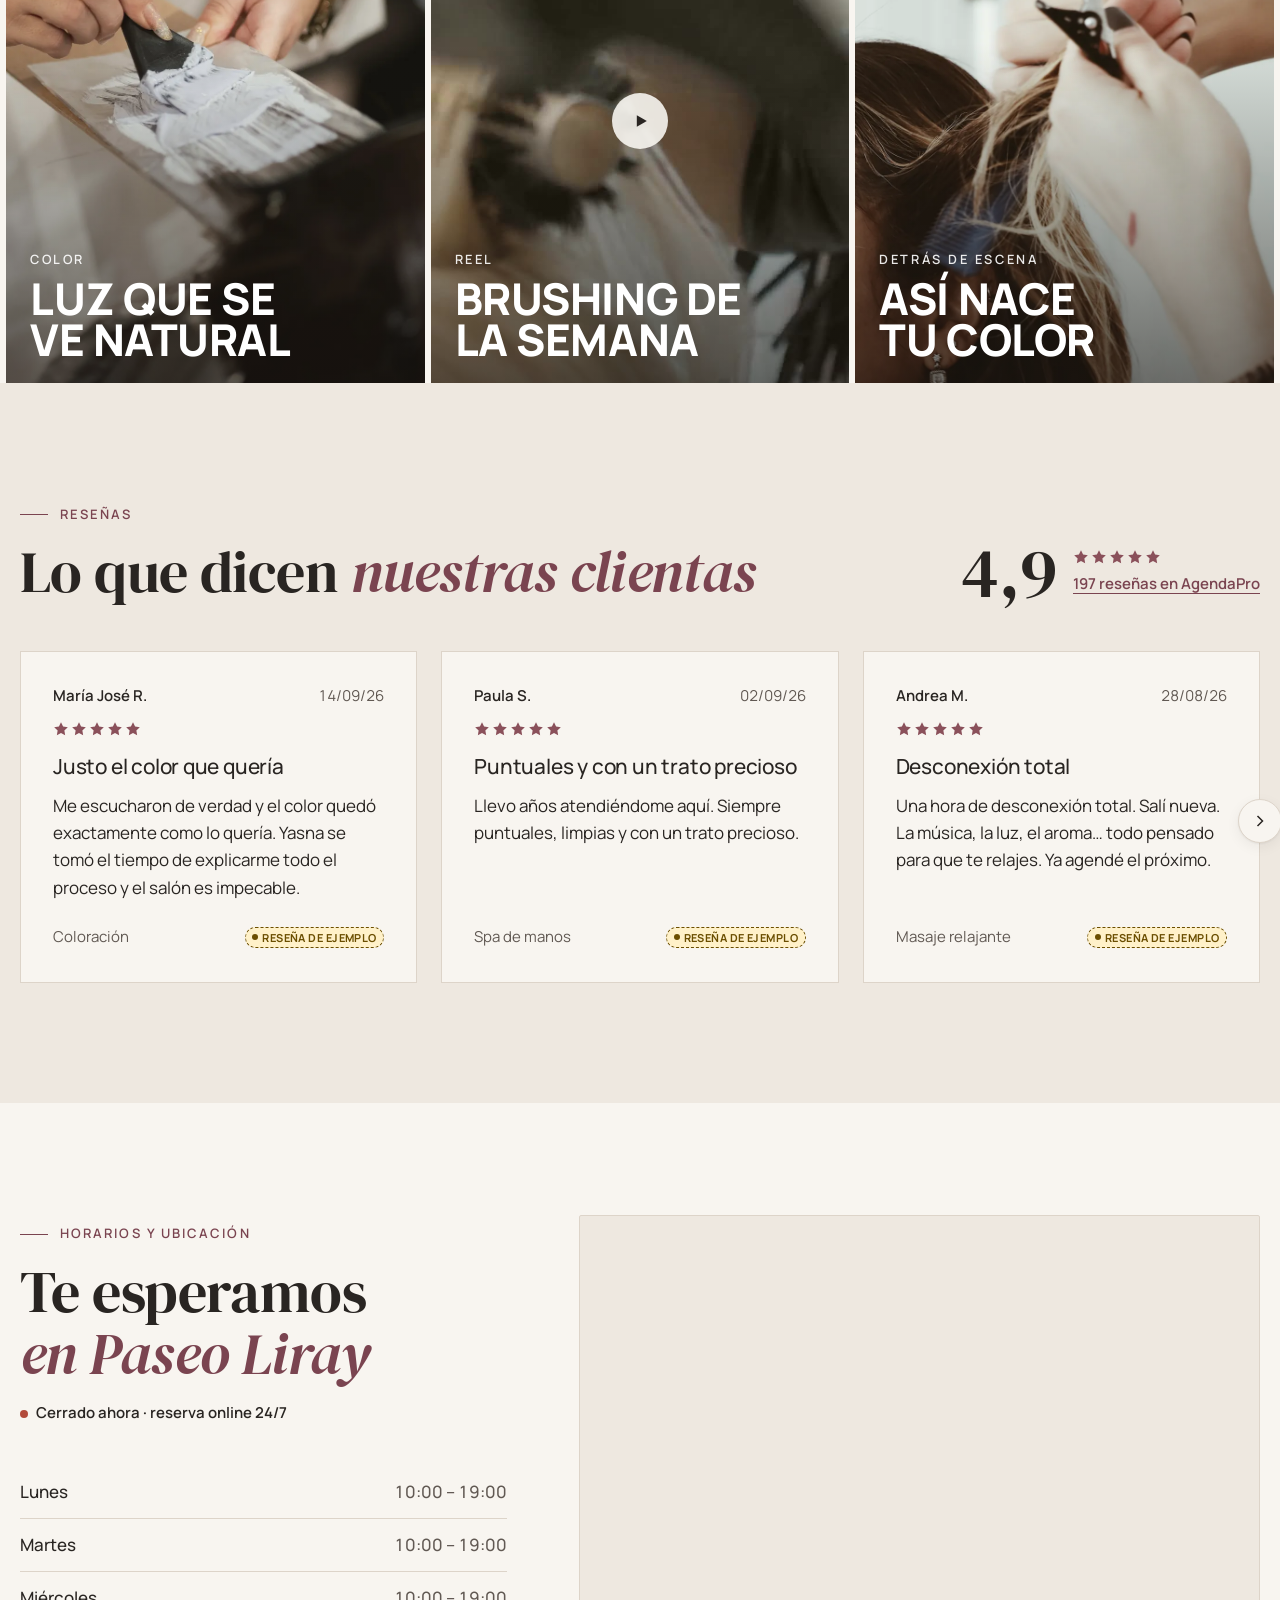
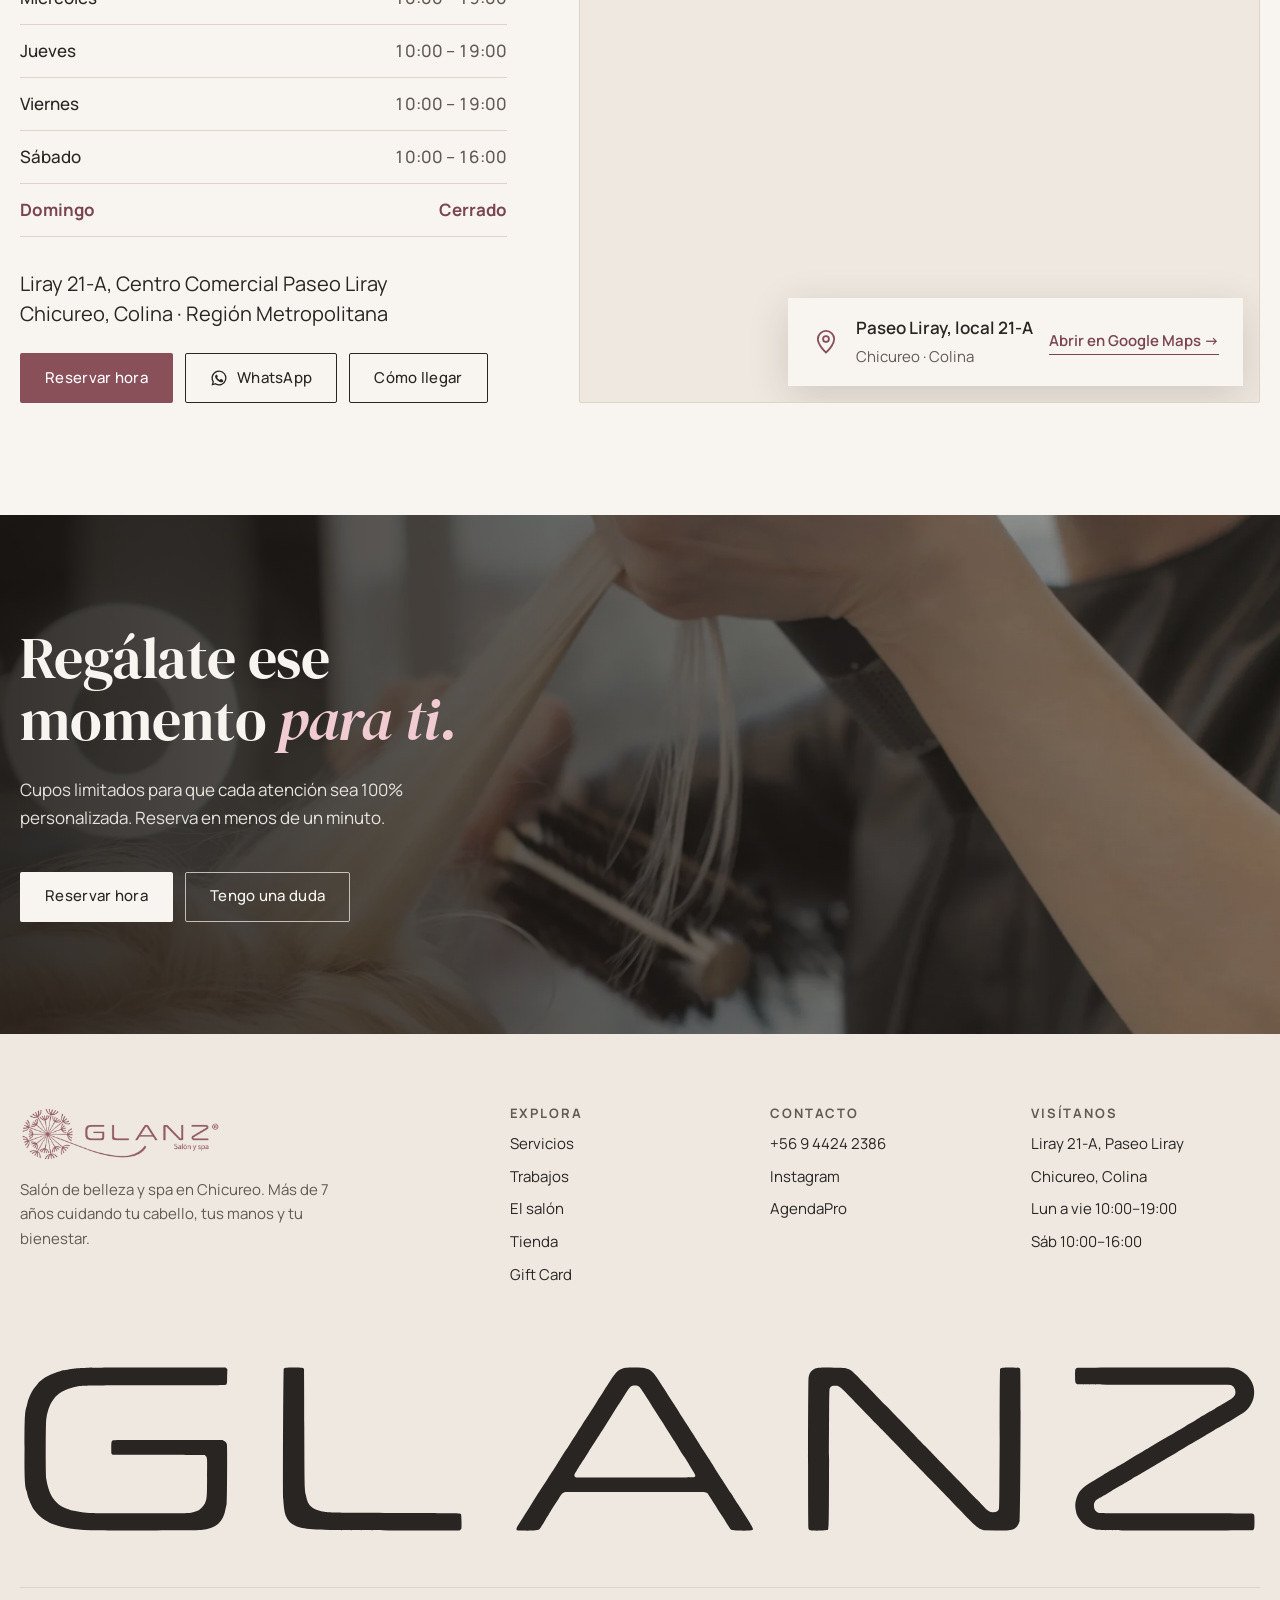
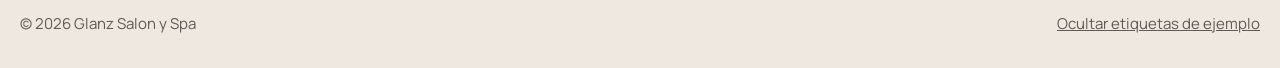
==== commit d5b99e30: "Remove quote band from home, keep gift card strip Co-Authored-By: Claude Opus 5.5 <noreply@anthropic" ====
--- a/index.html
+++ b/index.html
@@ -898,15 +898,7 @@
     </div>
   </div>
 </section>
-<!-- =================== QUOTE =================== -->
-<section class="quote-band" aria-label="Calificación de clientas">
-  <div class="container reveal">
-    <blockquote>“El verdadero lujo está en la dedicación y en el detalle.”</blockquote>
-    <p>4,9 de 5 · 197 reseñas en AgendaPro</p>
-    <a class="btn btn--ghost js-reviews" href="#" target="_blank" rel="noopener">Leer reseñas</a>
-  </div>
-</section>
-
+<!-- =================== BANDA GIFT CARD =================== -->
 <div class="band">
   <div class="container">
     <p>Regala Glanz: gift card electrónica para cualquier servicio o producto, lista en minutos.</p>
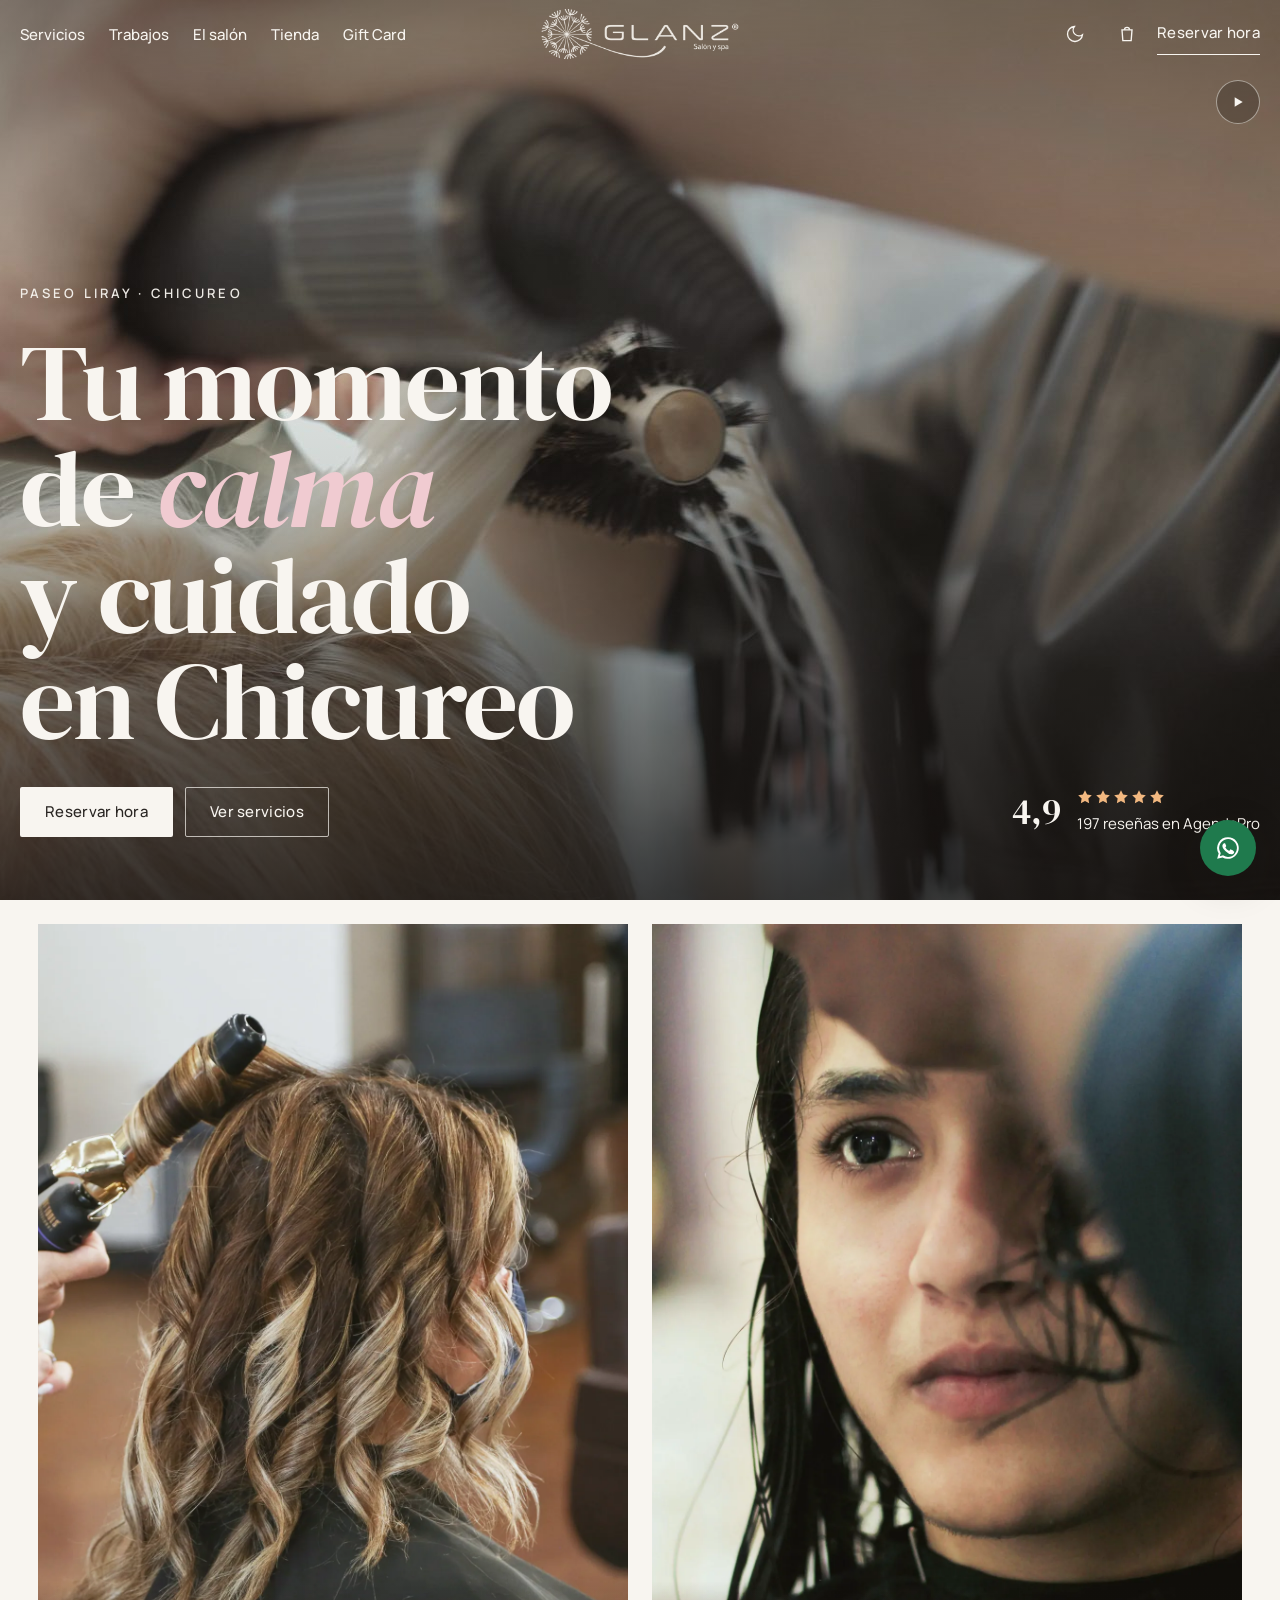
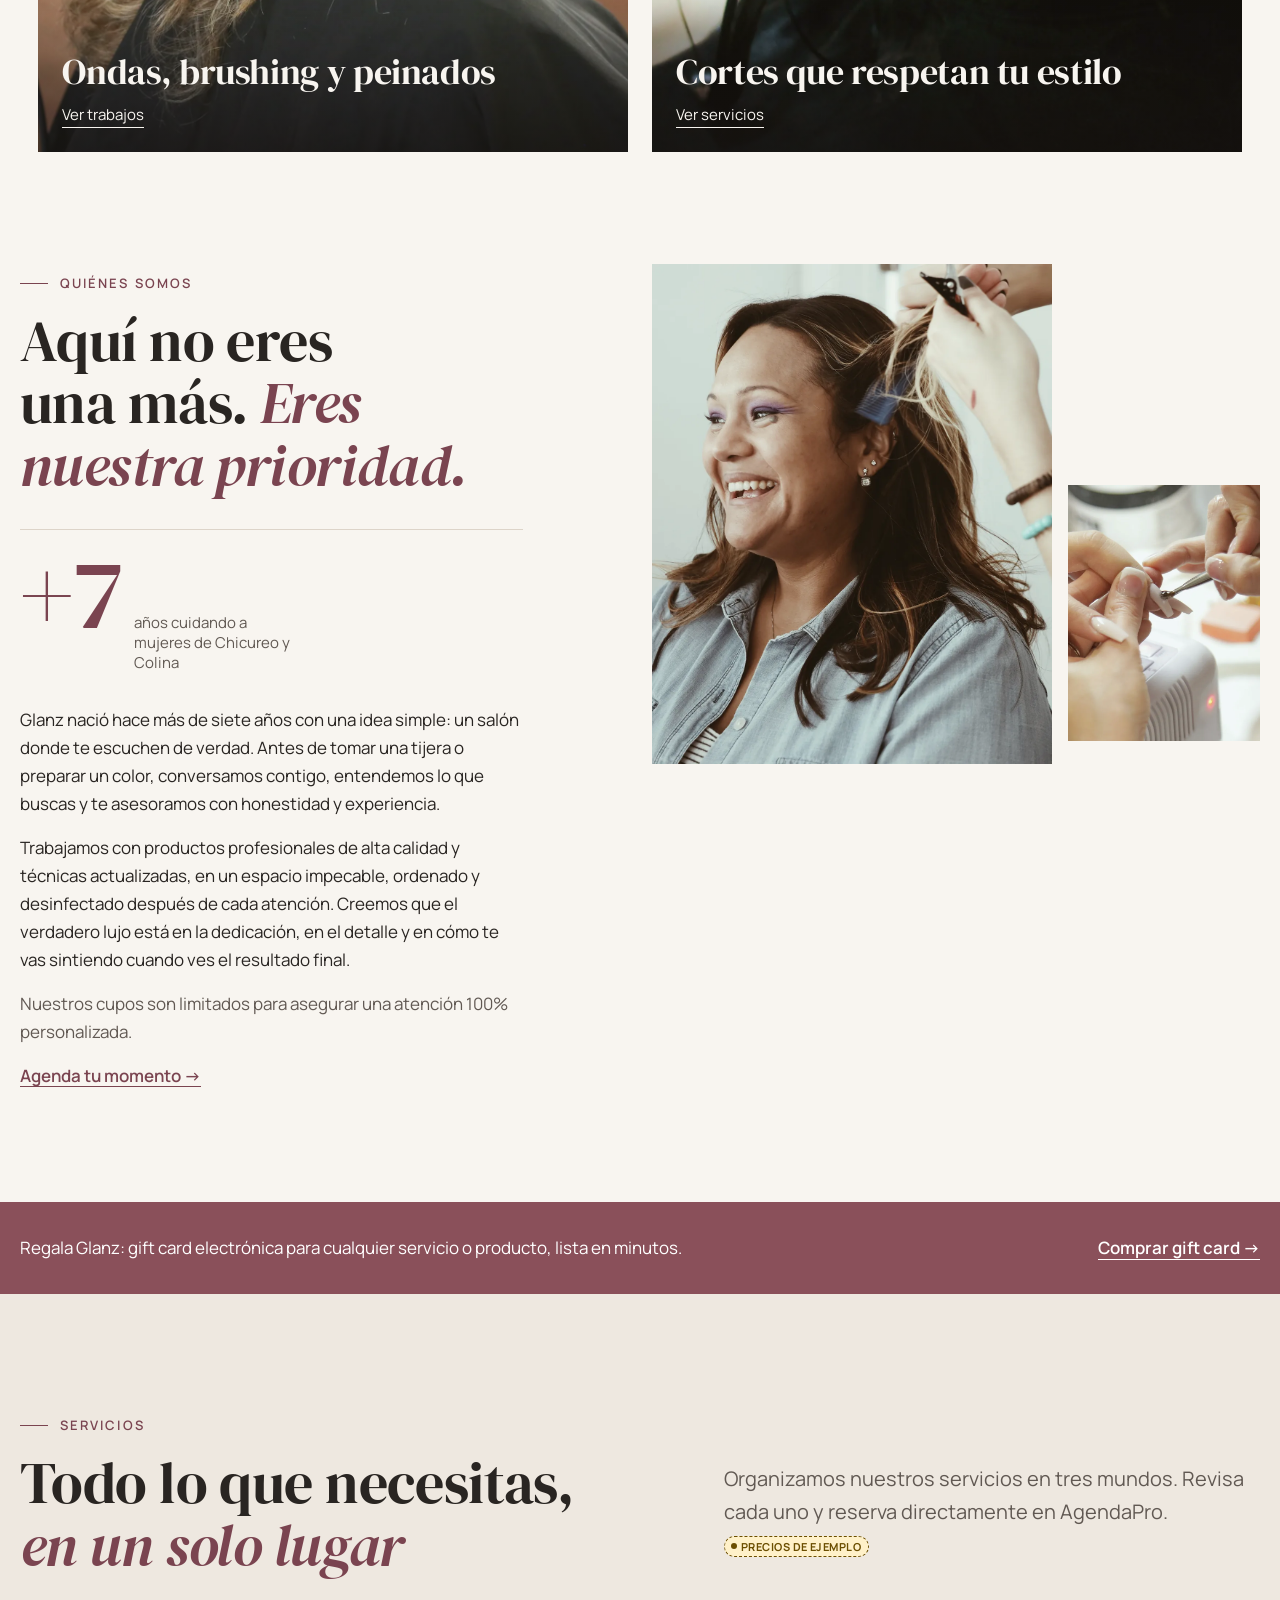
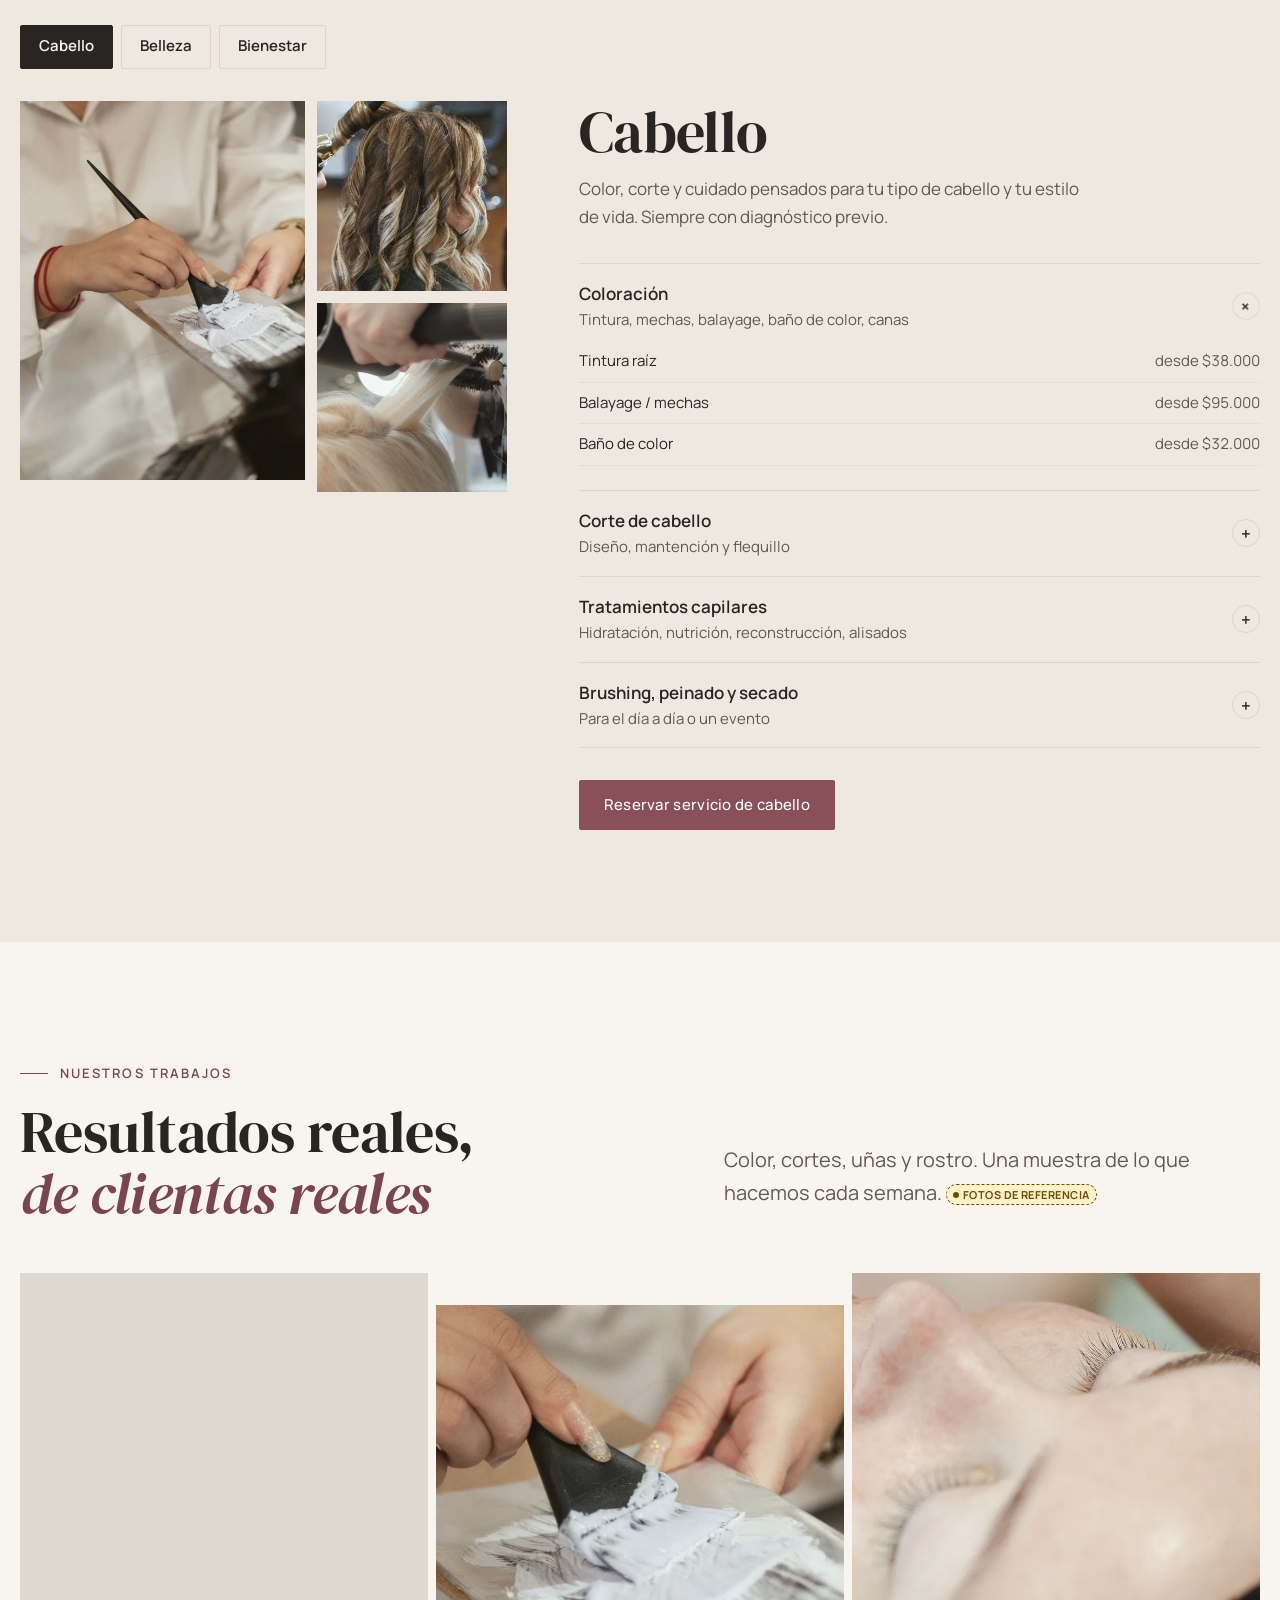
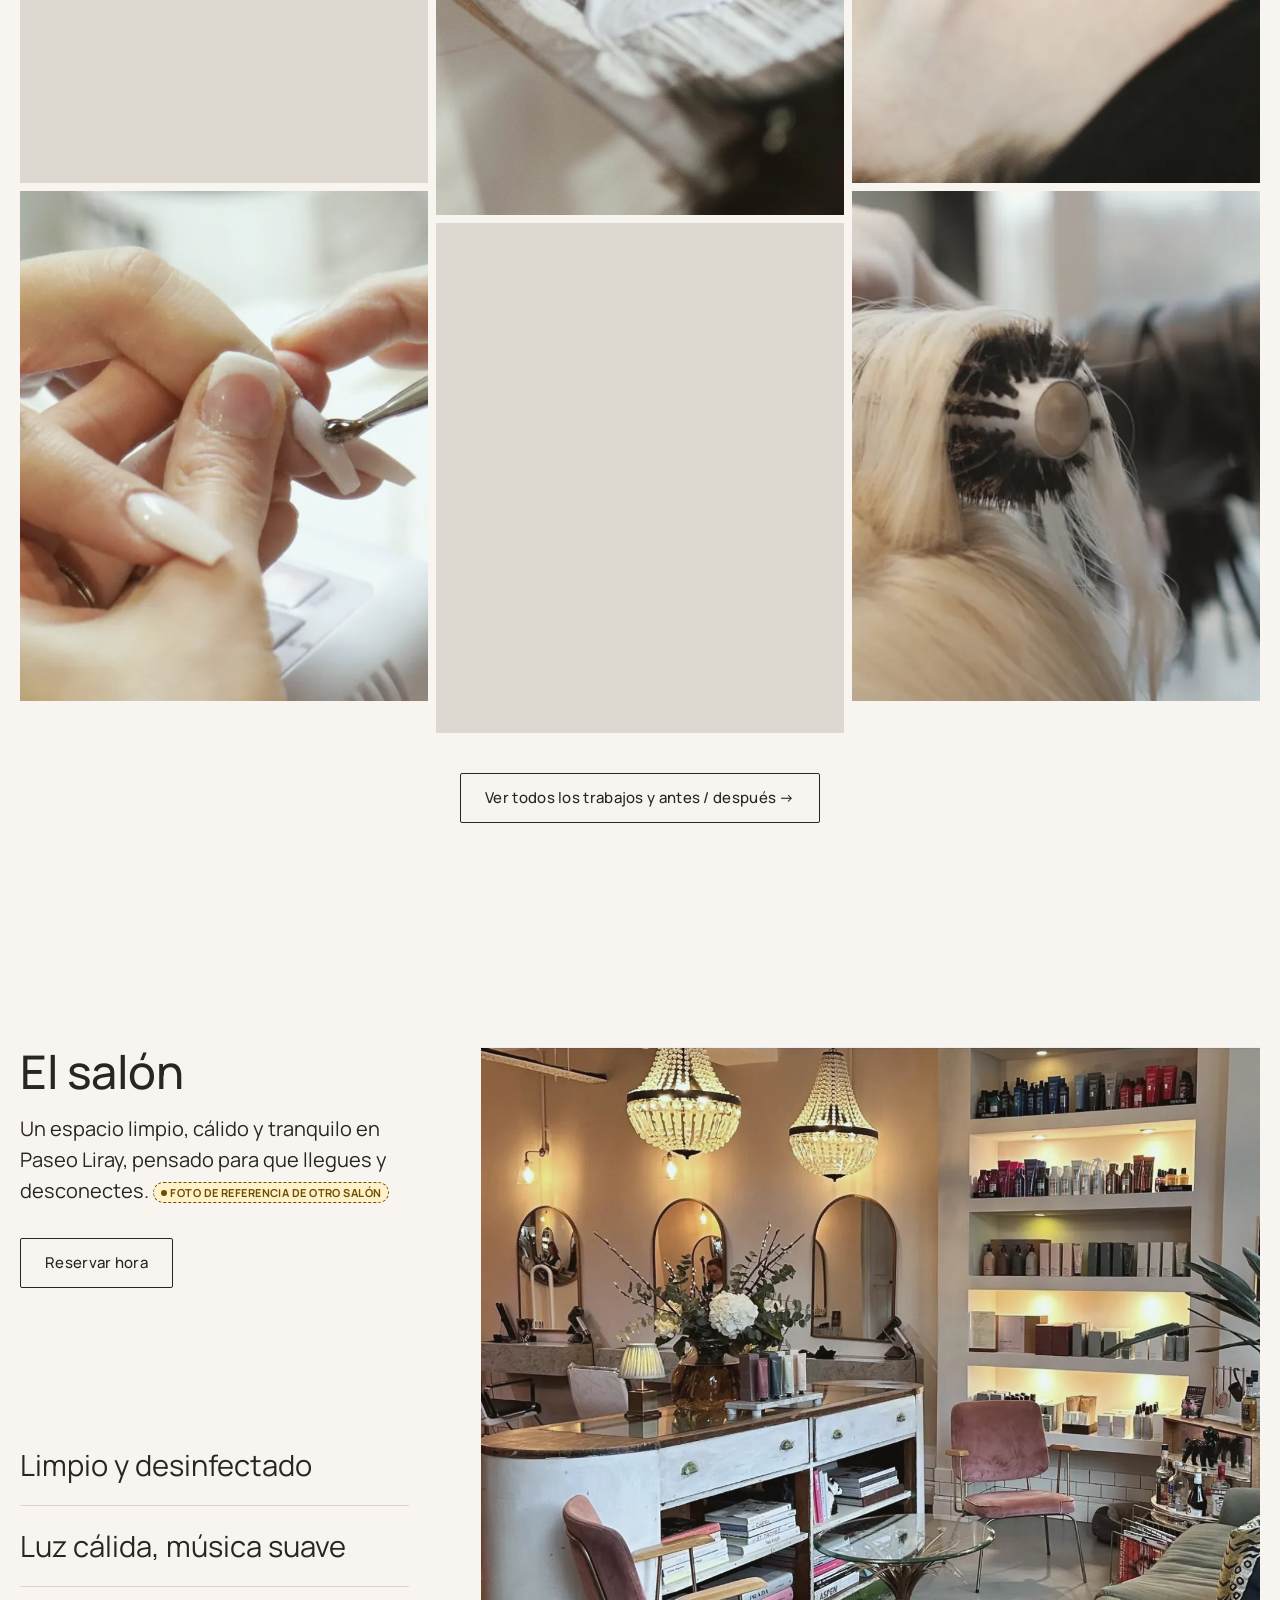
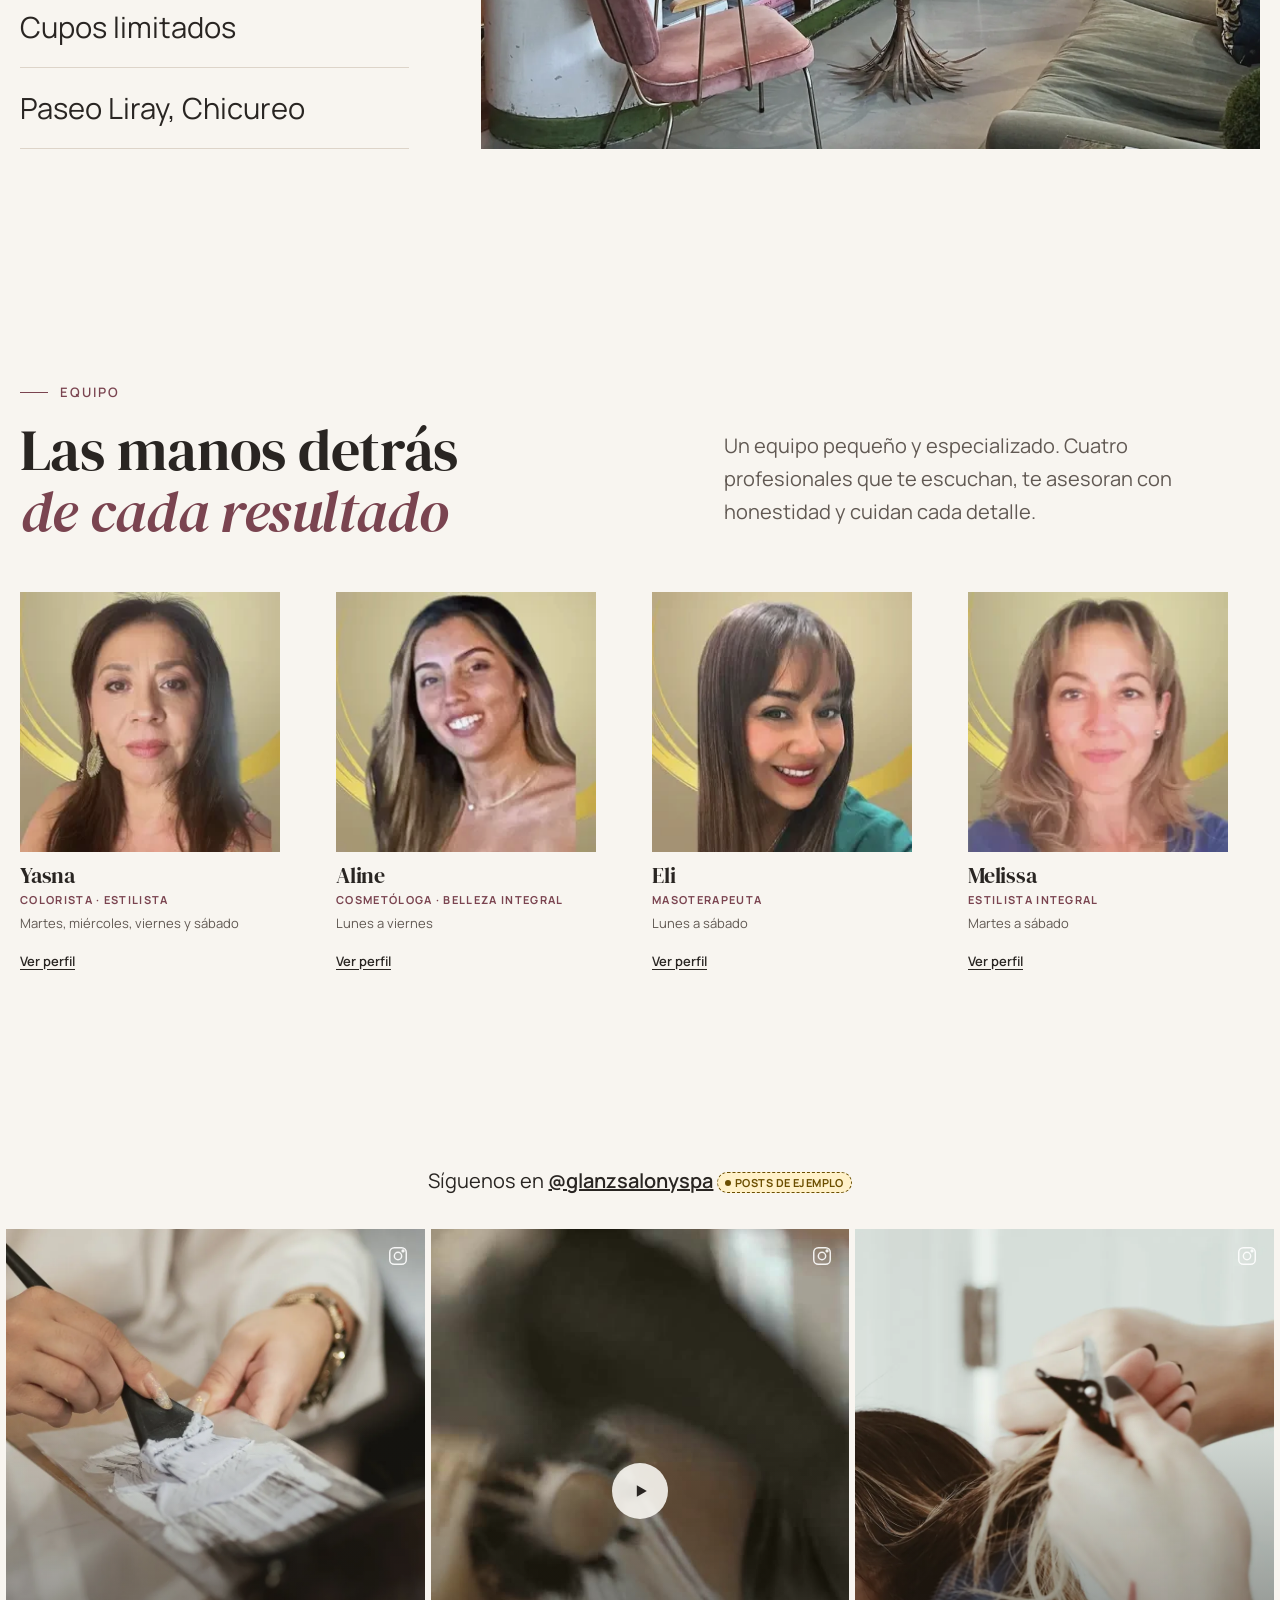
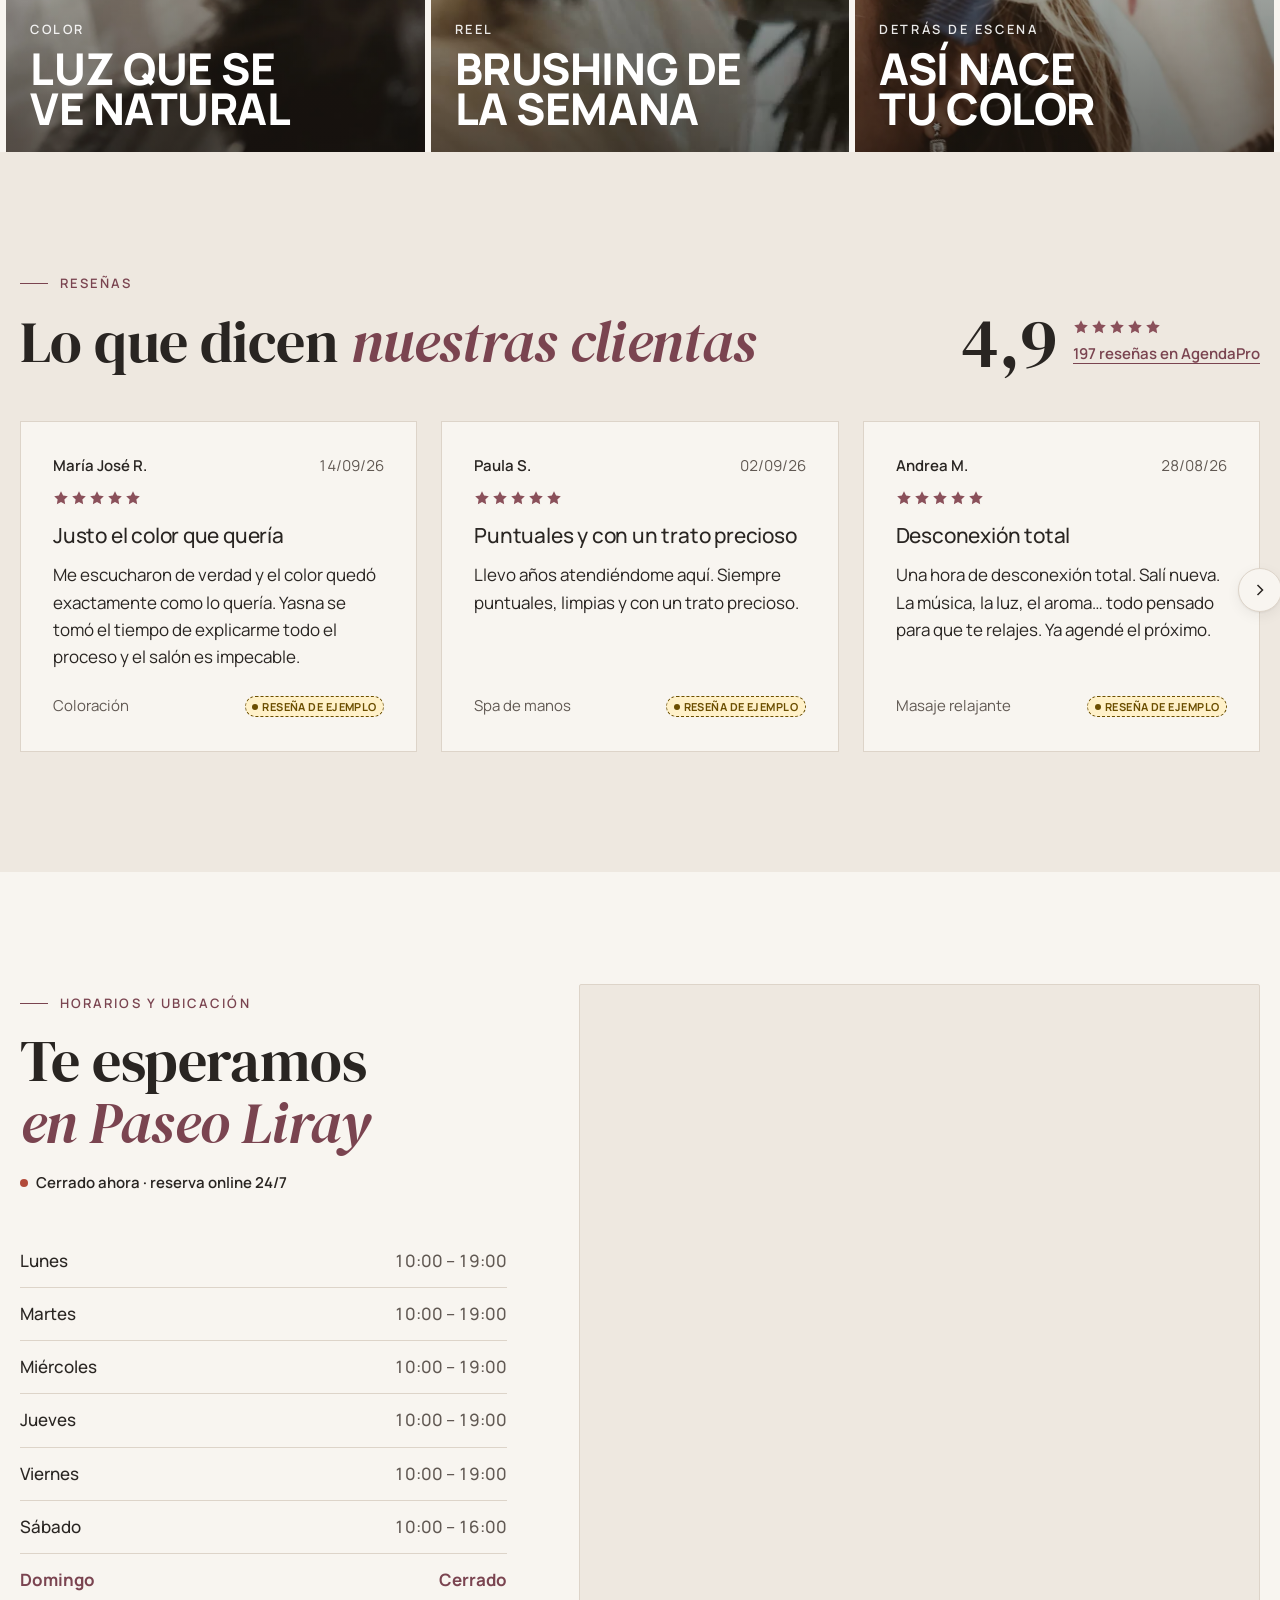
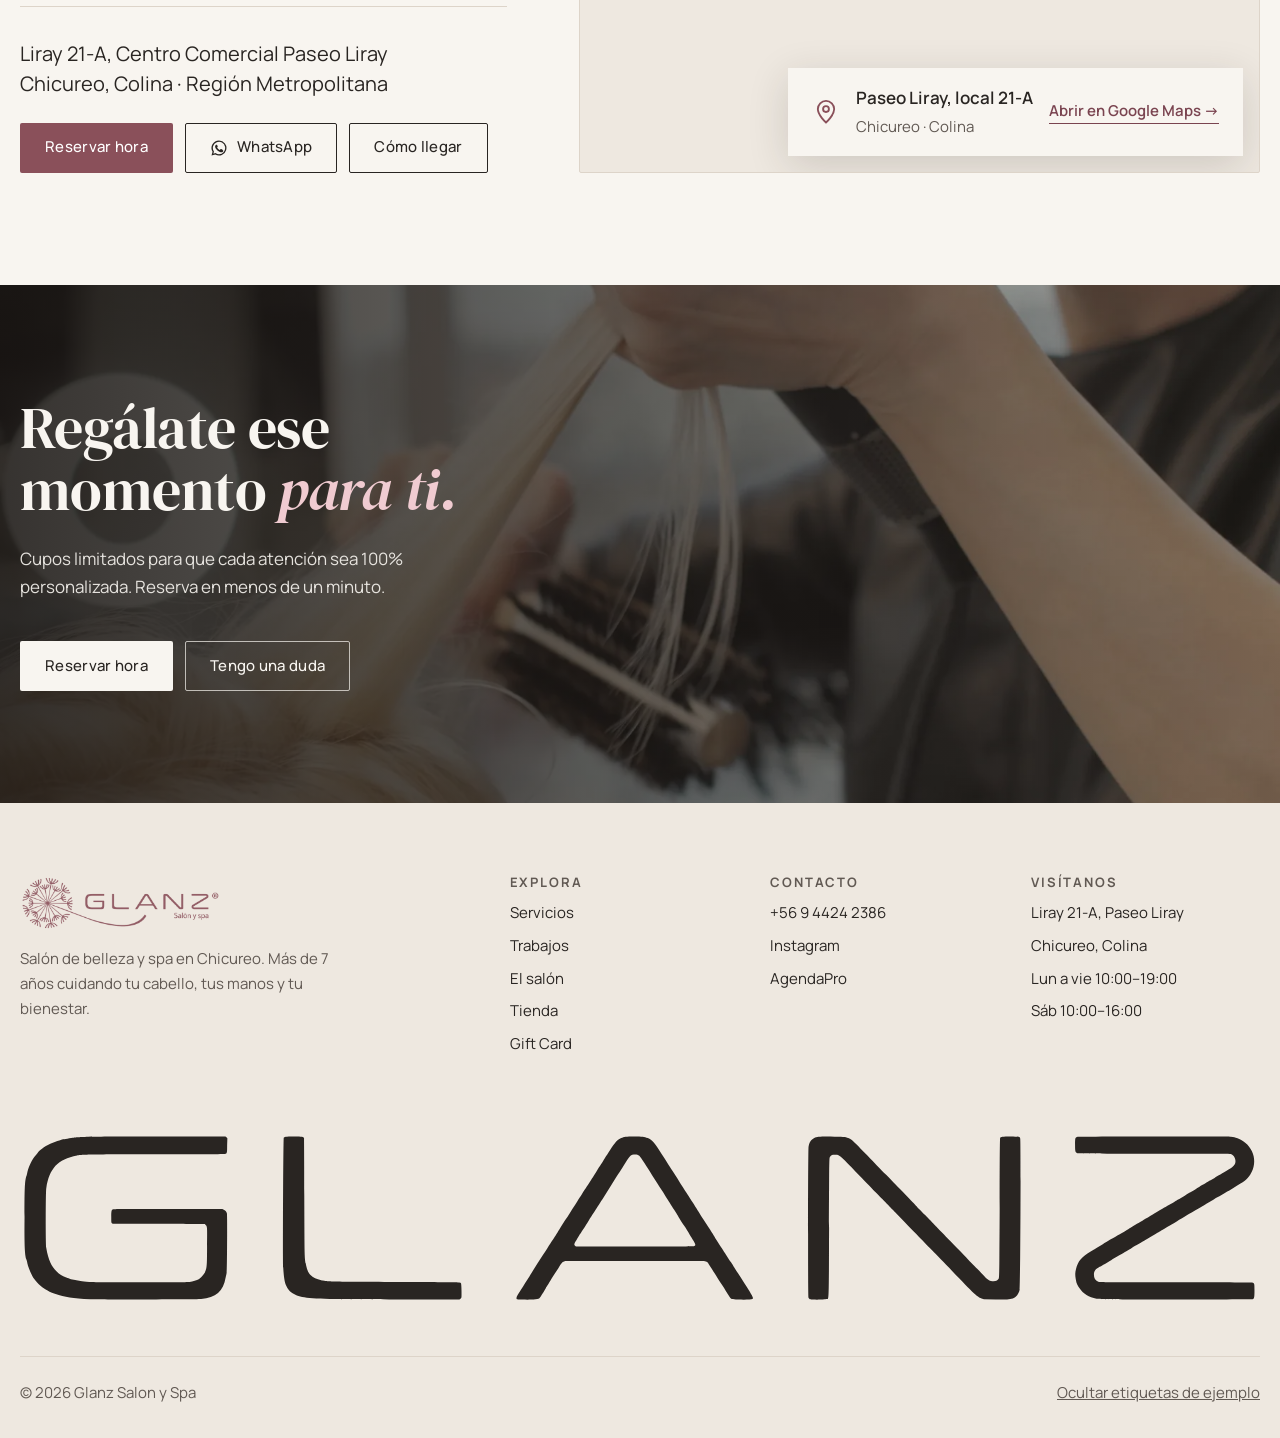
==== commit e895b576: "Remove value pillars under 'Quiénes somos' Co-Authored-By: Claude Opus 5.5 <noreply@anthropic.com> C" ====
--- a/index.html
+++ b/index.html
@@ -890,12 +890,6 @@
       </div>
     </div>
 
-    <div class="pillars">
-      <div class="pillar reveal"><h3>Higiene impecable</h3><p>Herramientas esterilizadas, superficies desinfectadas y material desechable en cada atención.</p></div>
-      <div class="pillar reveal" data-delay="1"><h3>Te escuchamos</h3><p>Diagnóstico honesto antes de cada servicio. Te decimos lo que sí y lo que no te conviene.</p></div>
-      <div class="pillar reveal" data-delay="2"><h3>Productos de calidad</h3><p>Marcas profesionales que cuidan la fibra capilar, tu piel y tus uñas.</p></div>
-      <div class="pillar reveal" data-delay="3"><h3>Tiempo para ti</h3><p>Luz cálida, música suave y un ritmo tranquilo para que de verdad desconectes.</p></div>
-    </div>
   </div>
 </section>
 <!-- =================== BANDA GIFT CARD =================== -->
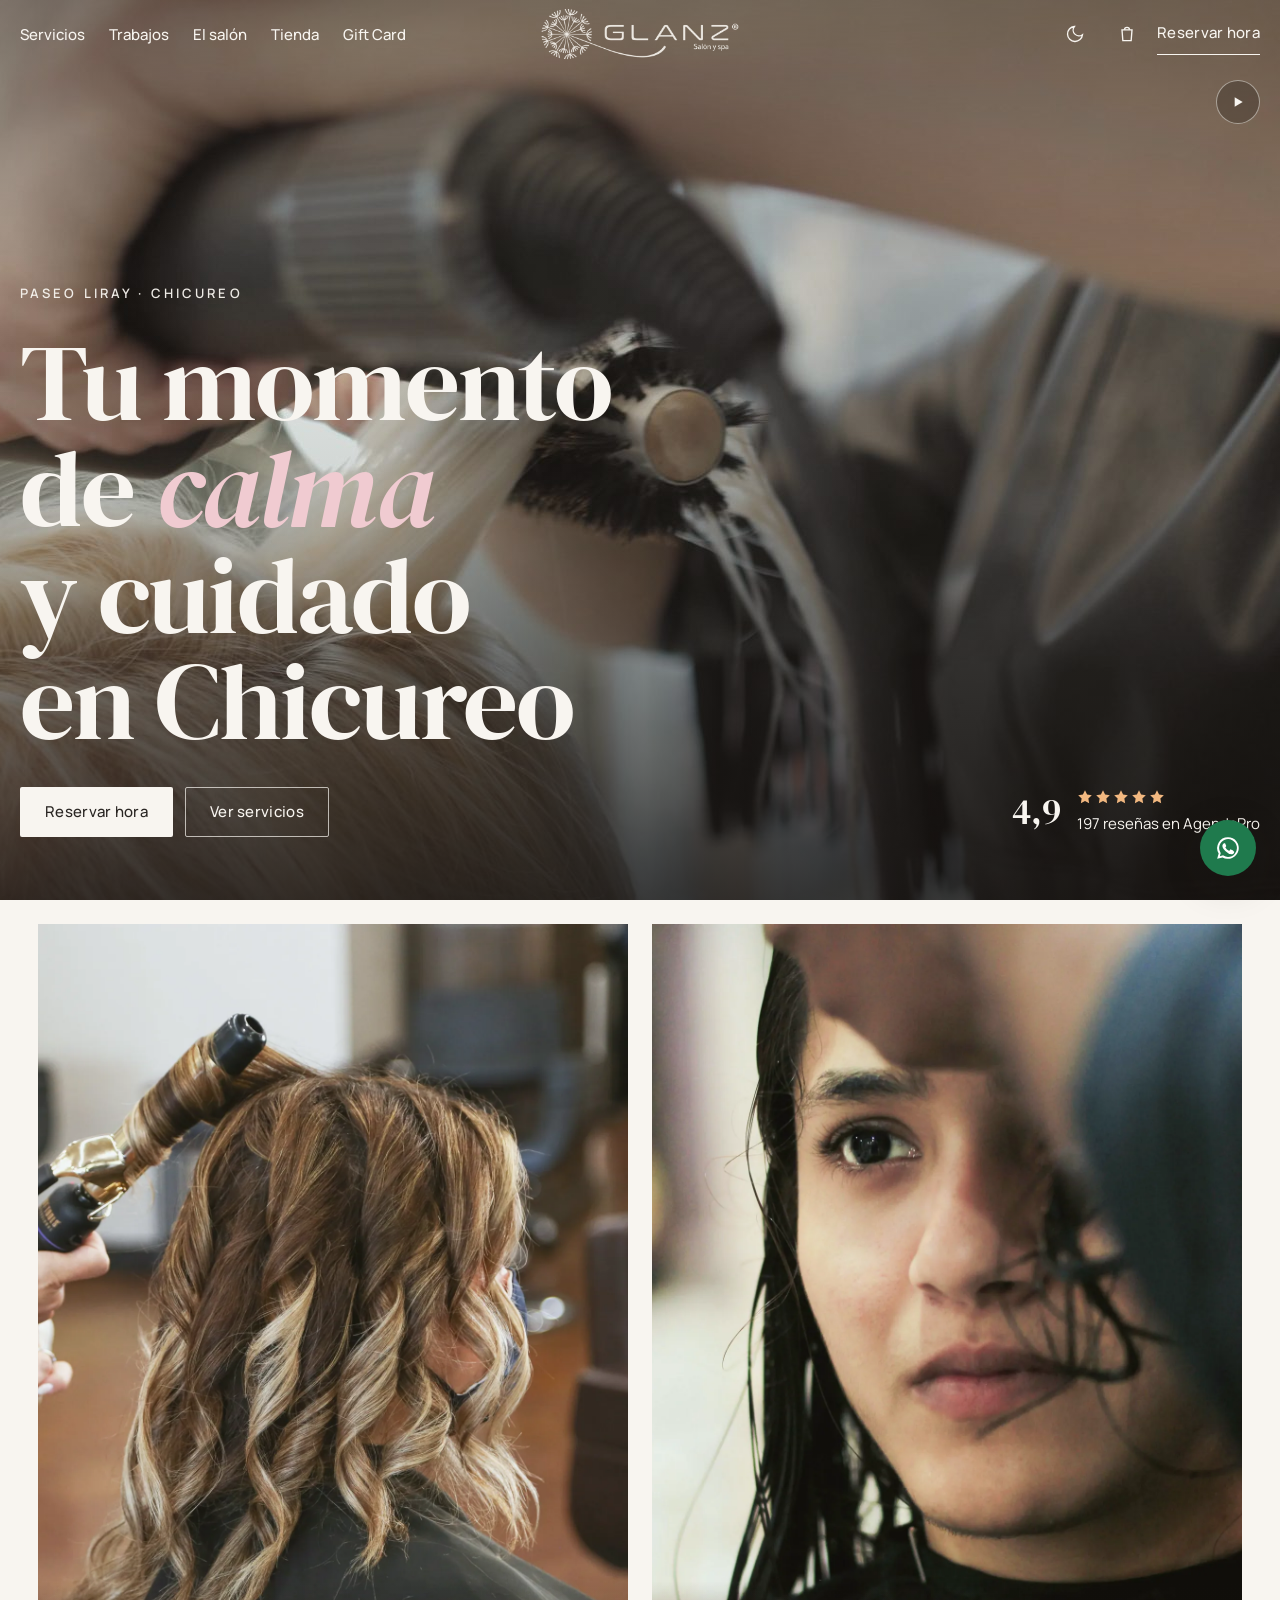
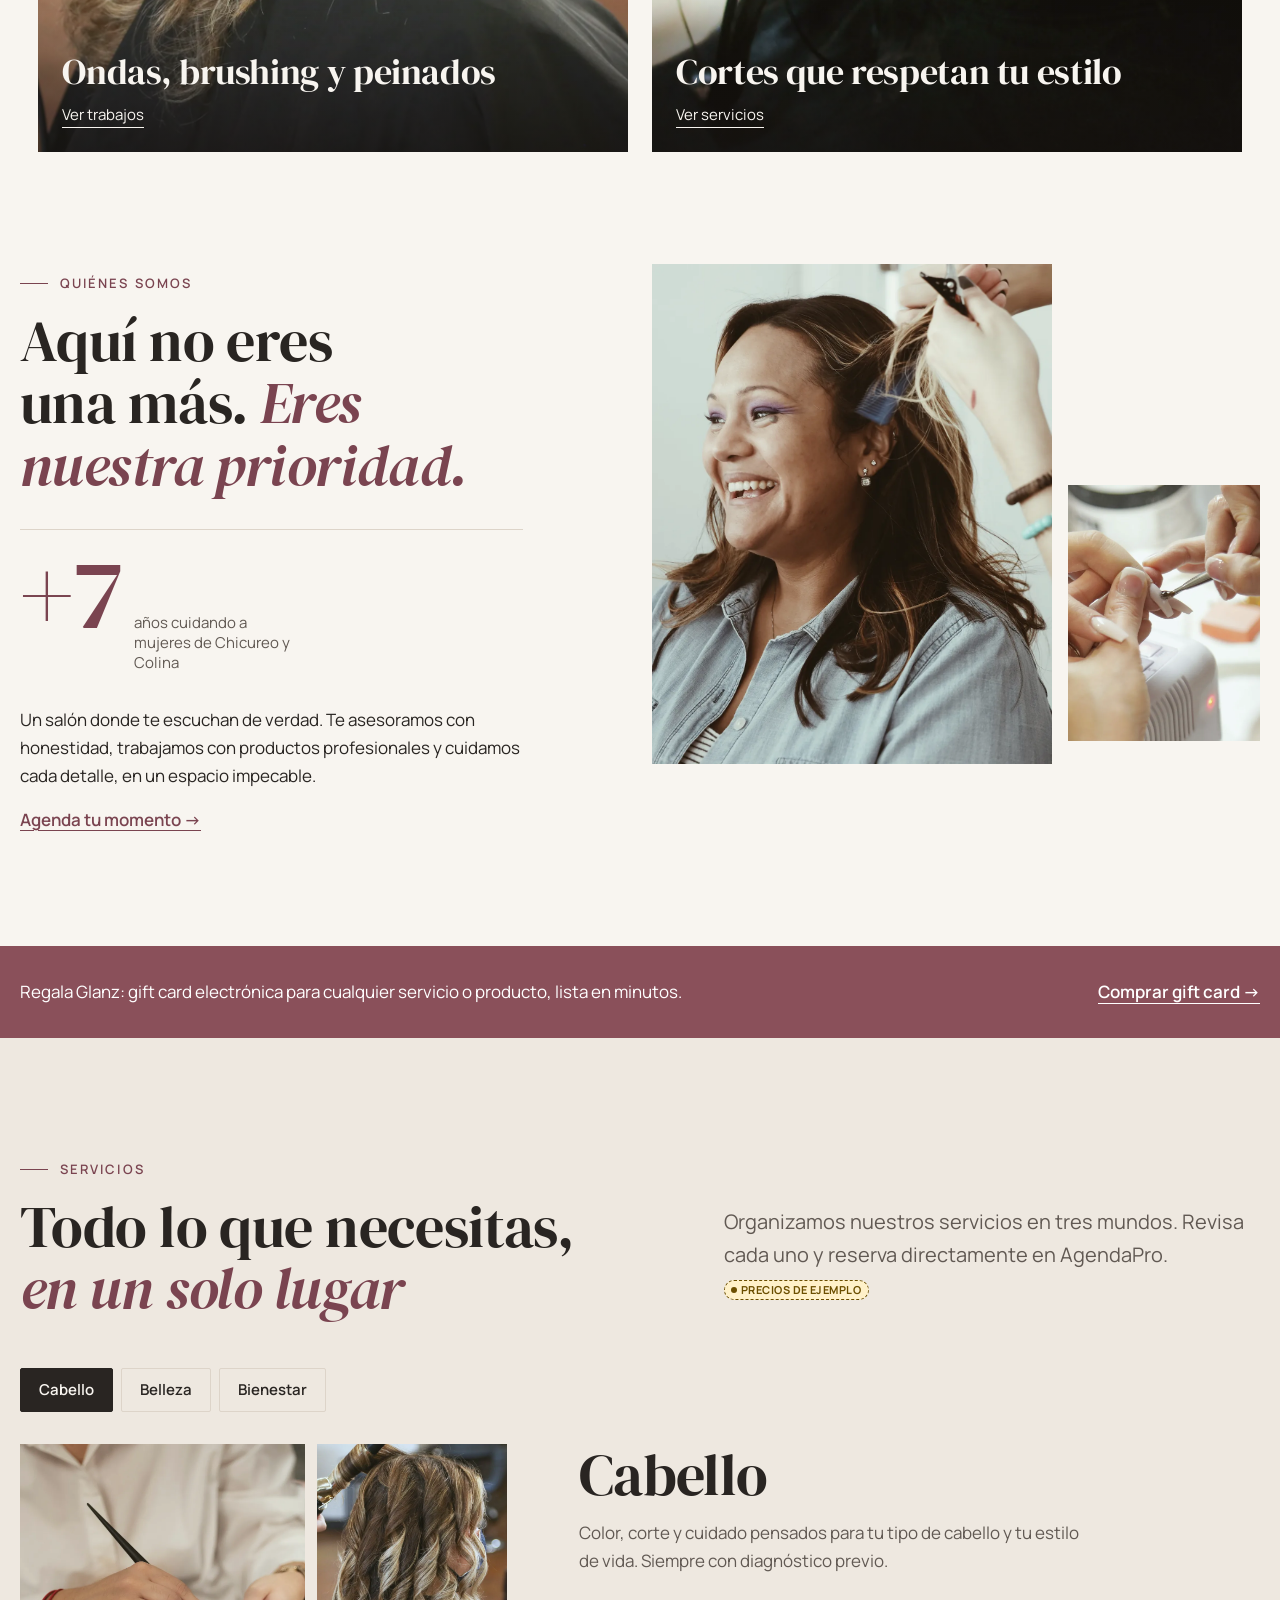
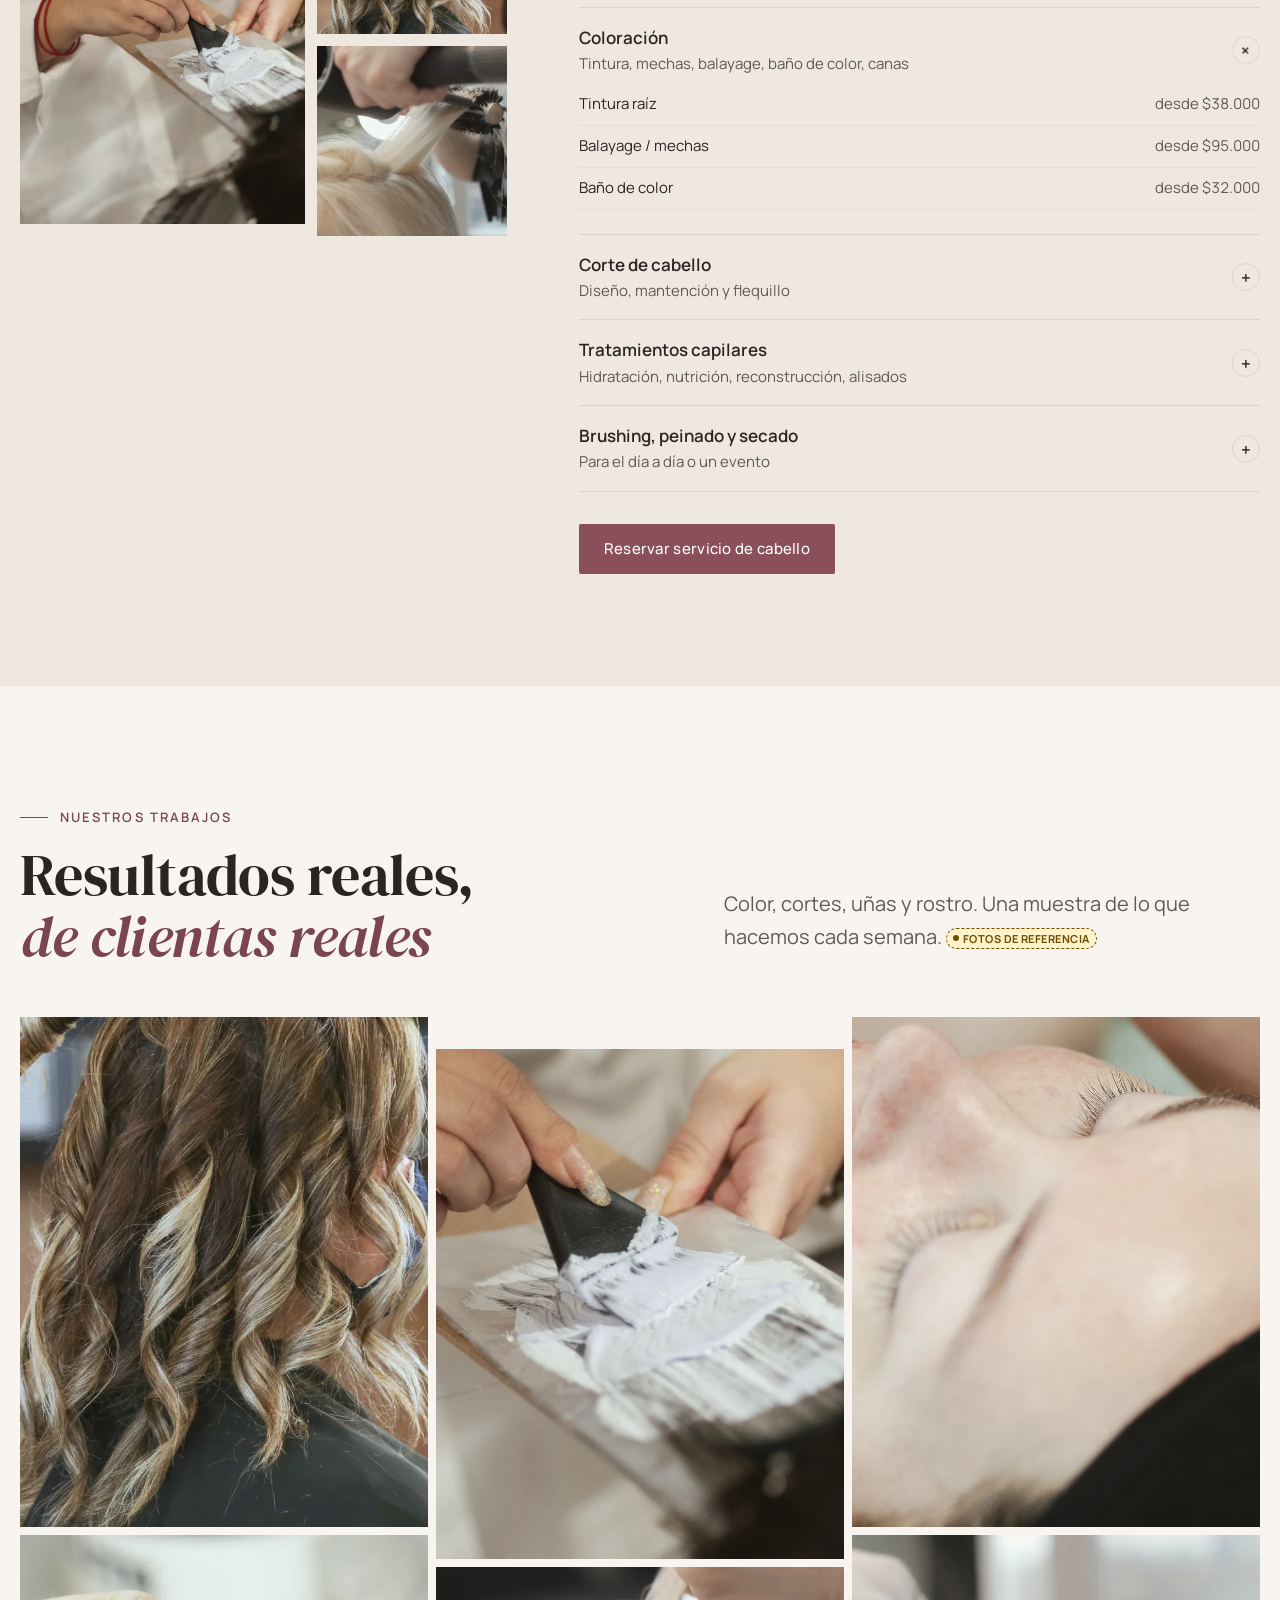
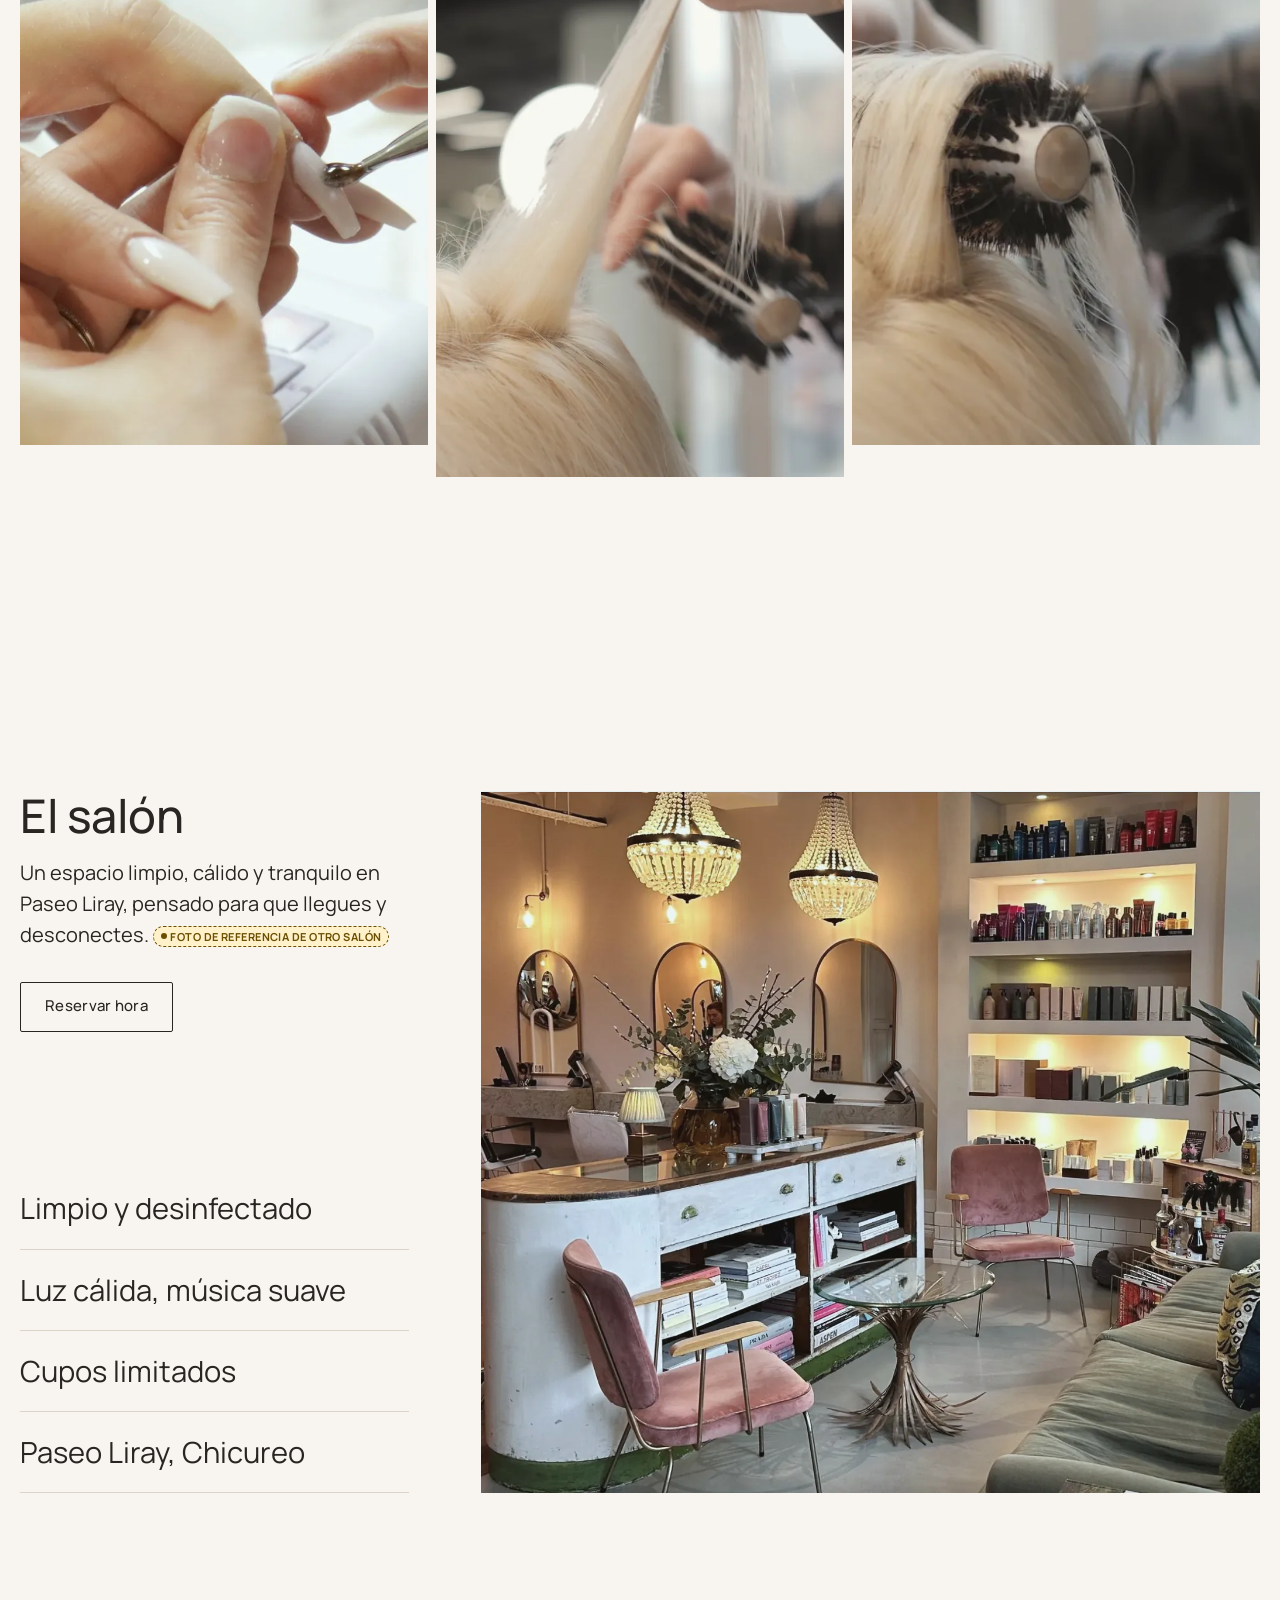
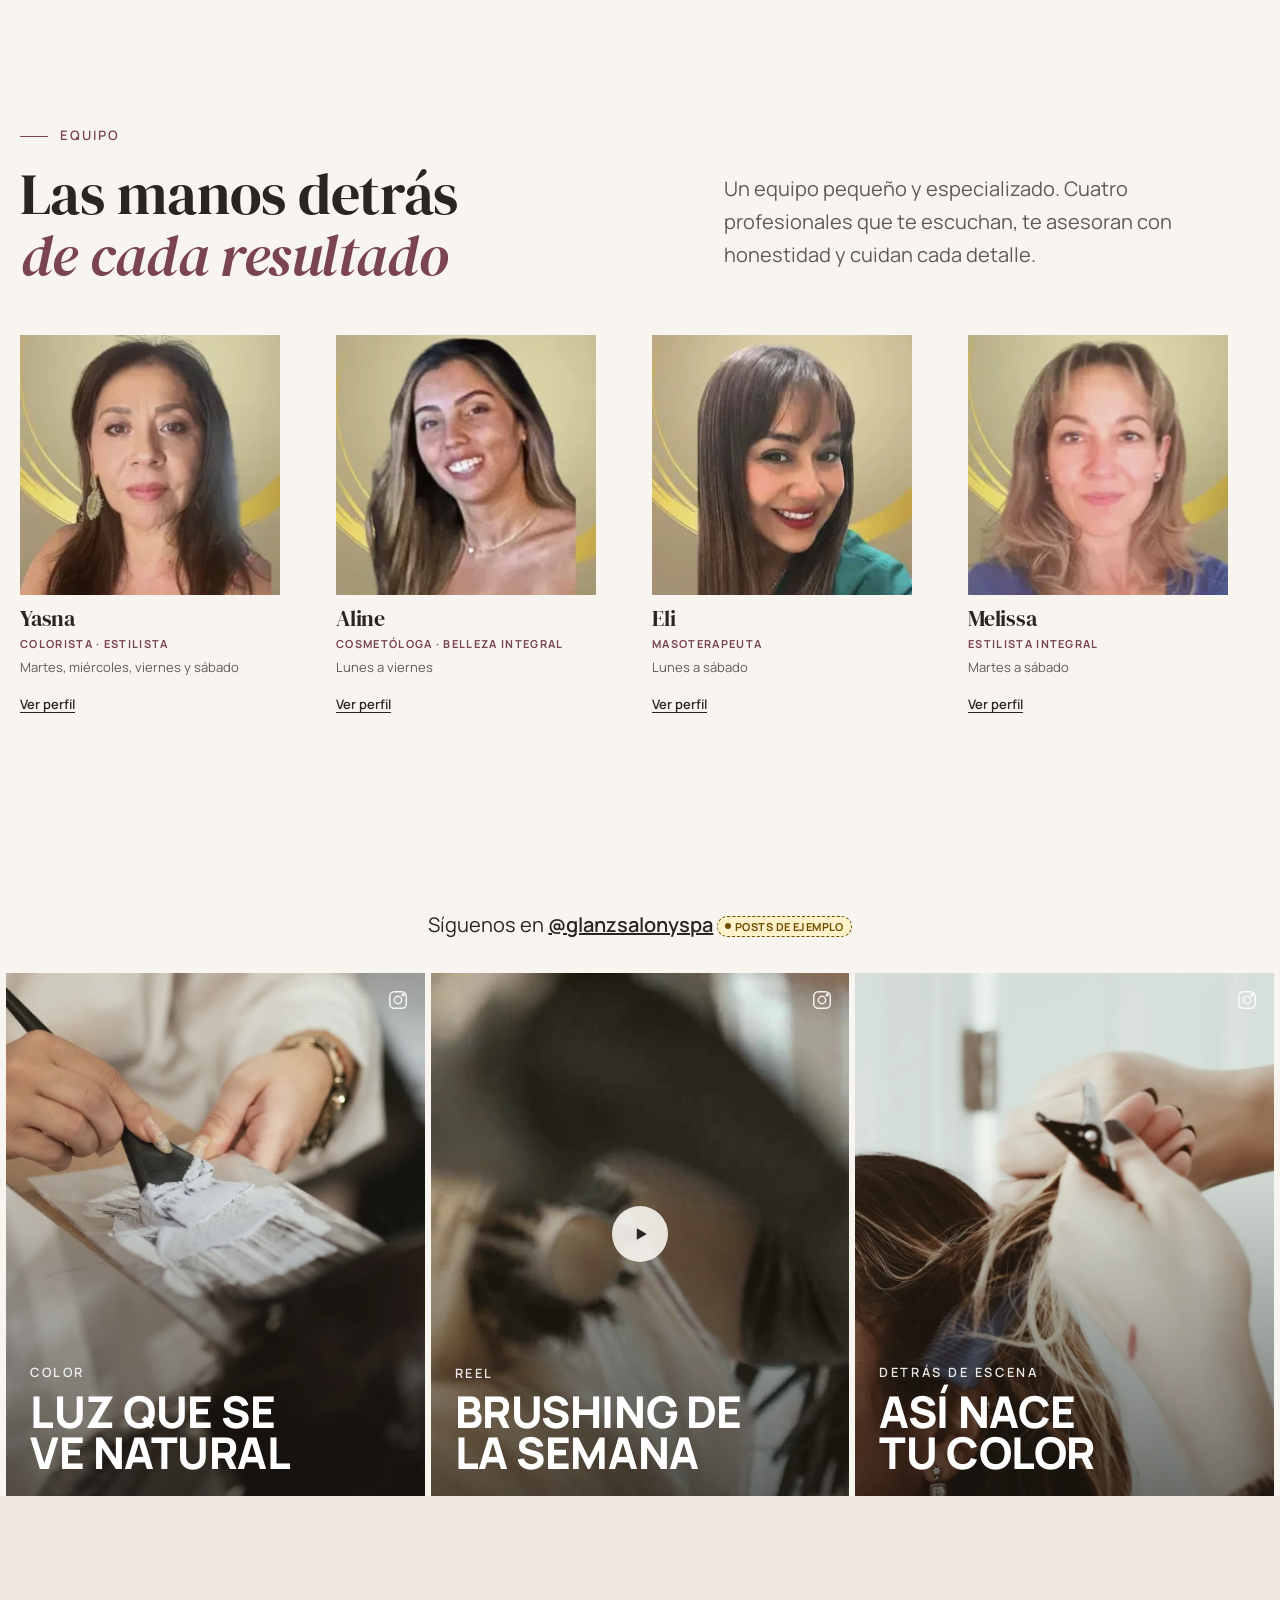
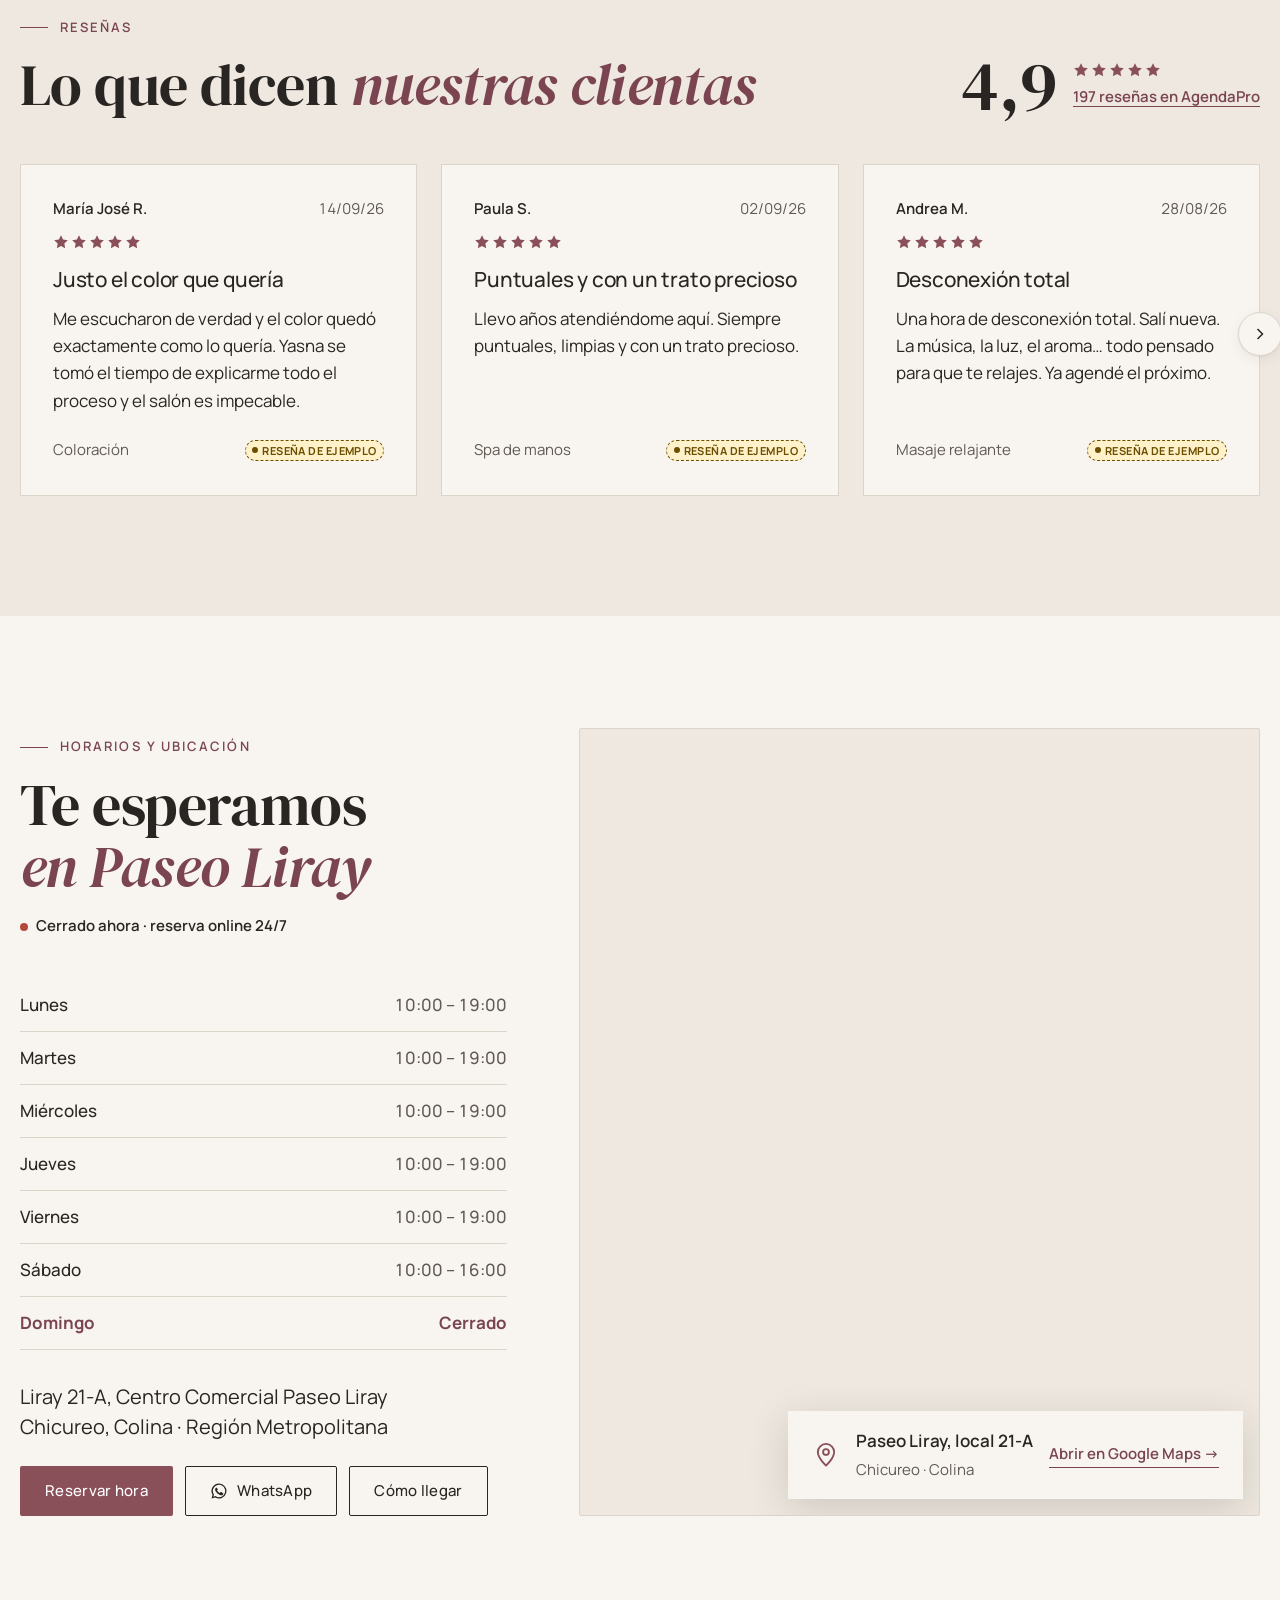
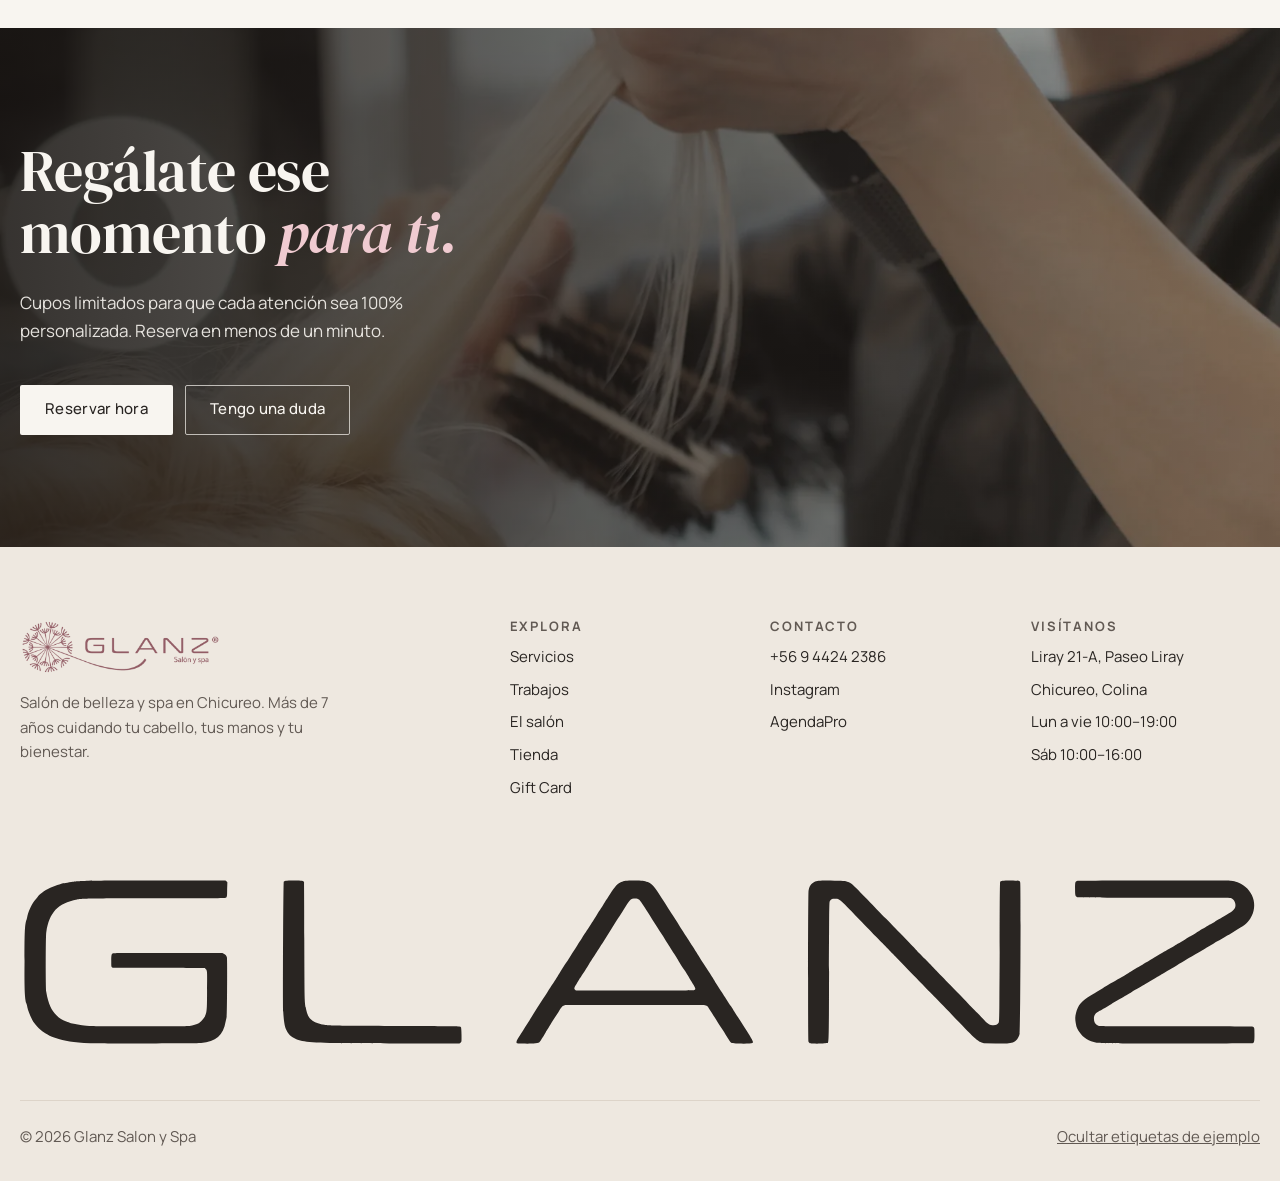
==== commit e7e41b35: "Shorten 'Quiénes somos' copy to one paragraph Co-Authored-By: Claude Opus 5.5 <noreply@anthropic.com" ====
--- a/index.html
+++ b/index.html
@@ -879,9 +879,7 @@
           <b>+7</b>
           <span>años cuidando a mujeres de Chicureo y Colina</span>
         </div>
-        <p>Glanz nació hace más de siete años con una idea simple: un salón donde te escuchen de verdad. Antes de tomar una tijera o preparar un color, conversamos contigo, entendemos lo que buscas y te asesoramos con honestidad y experiencia.</p>
-        <p>Trabajamos con productos profesionales de alta calidad y técnicas actualizadas, en un espacio impecable, ordenado y desinfectado después de cada atención. Creemos que el verdadero lujo está en la dedicación, en el detalle y en cómo te vas sintiendo cuando ves el resultado final.</p>
-        <p class="muted">Nuestros cupos son limitados para asegurar una atención 100% personalizada.</p>
+        <p>Un salón donde te escuchan de verdad. Te asesoramos con honestidad, trabajamos con productos profesionales y cuidamos cada detalle, en un espacio impecable.</p>
         <a class="link js-book" href="#" target="_blank" rel="noopener">Agenda tu momento →</a>
       </div>
       <div class="about__media">
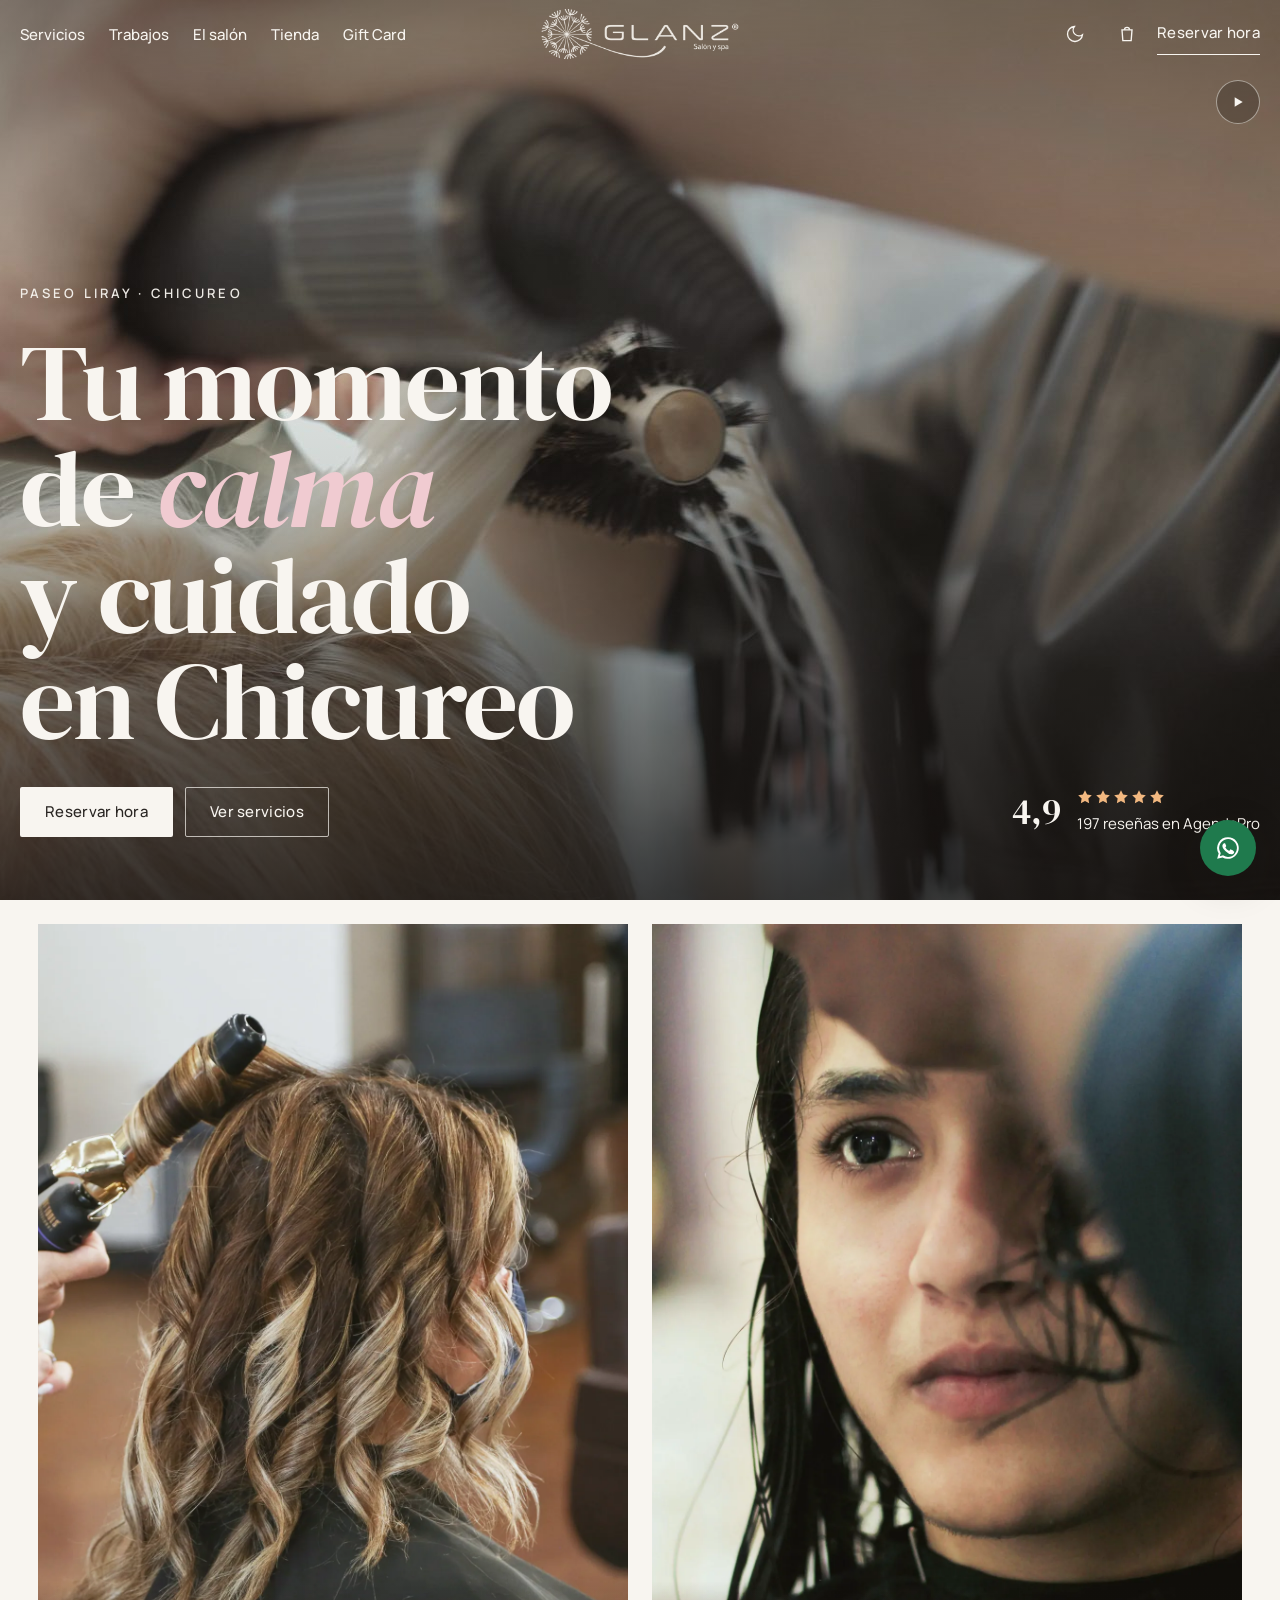
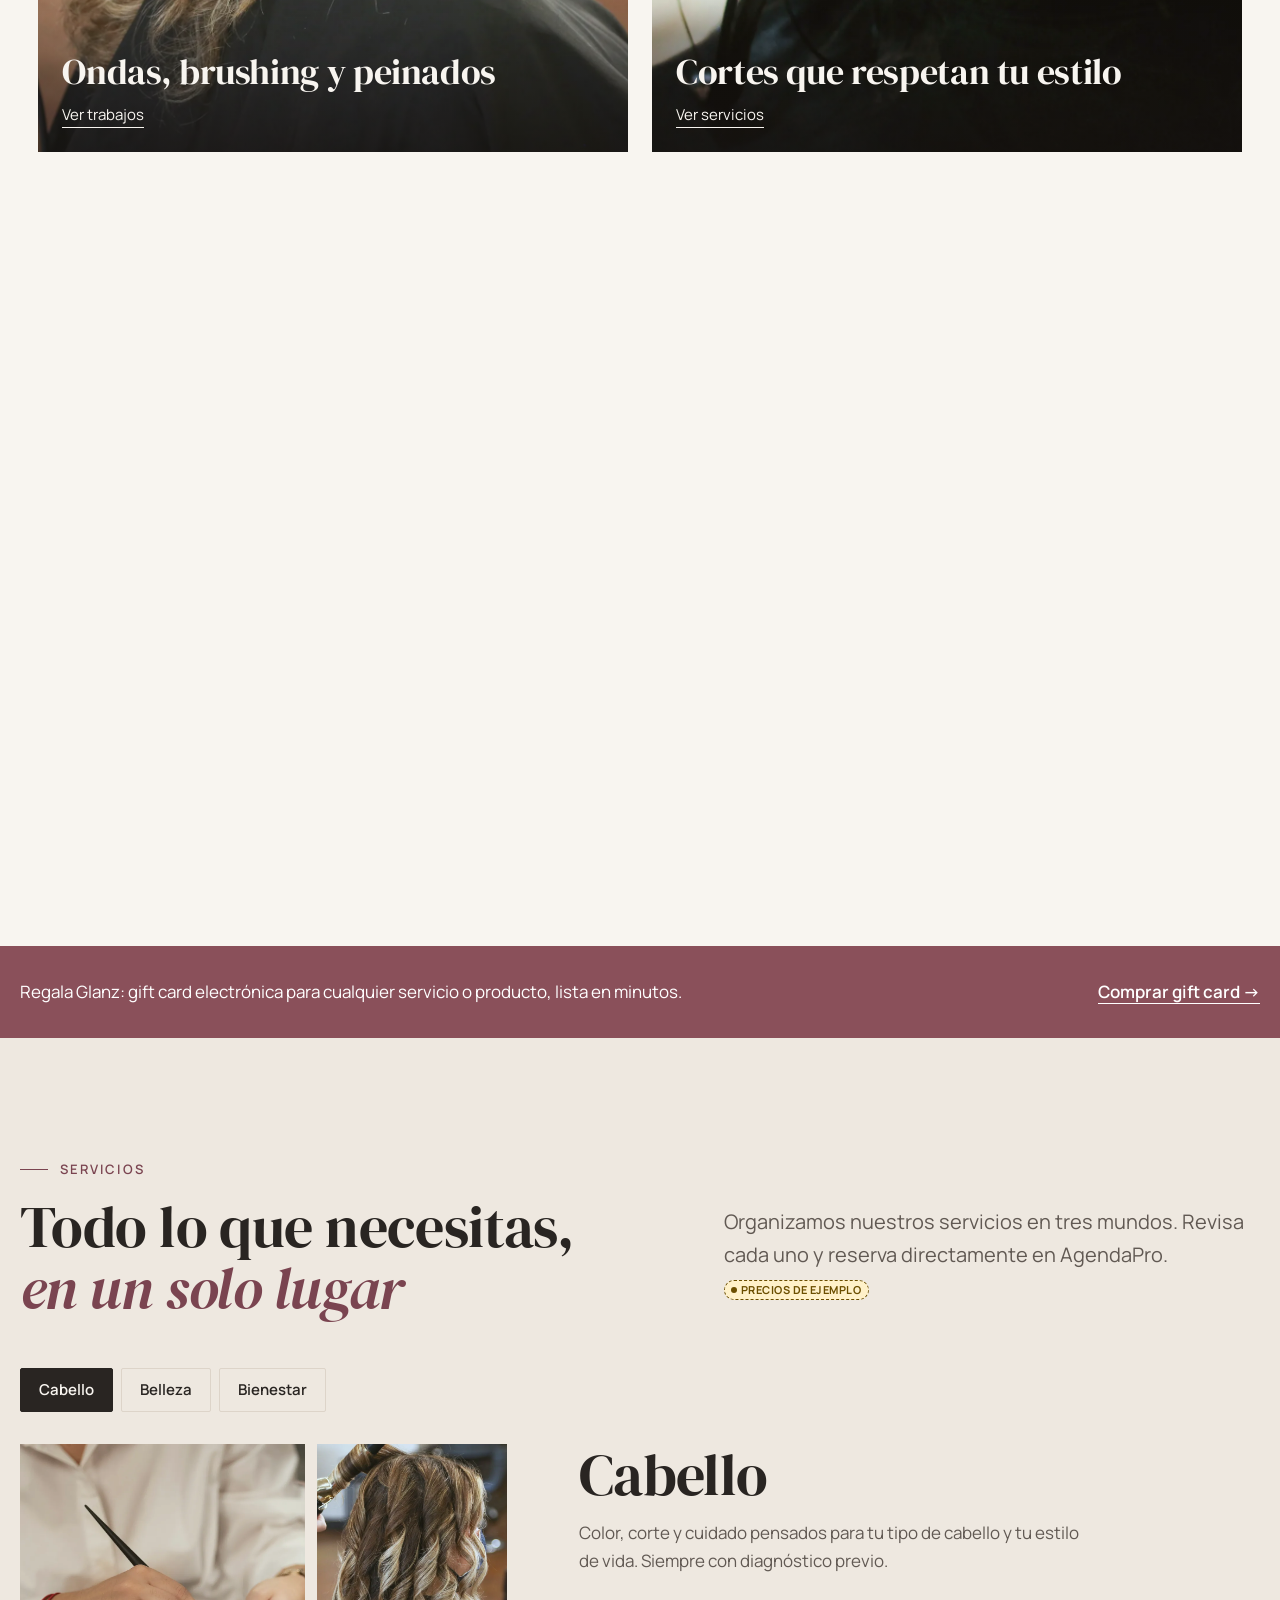
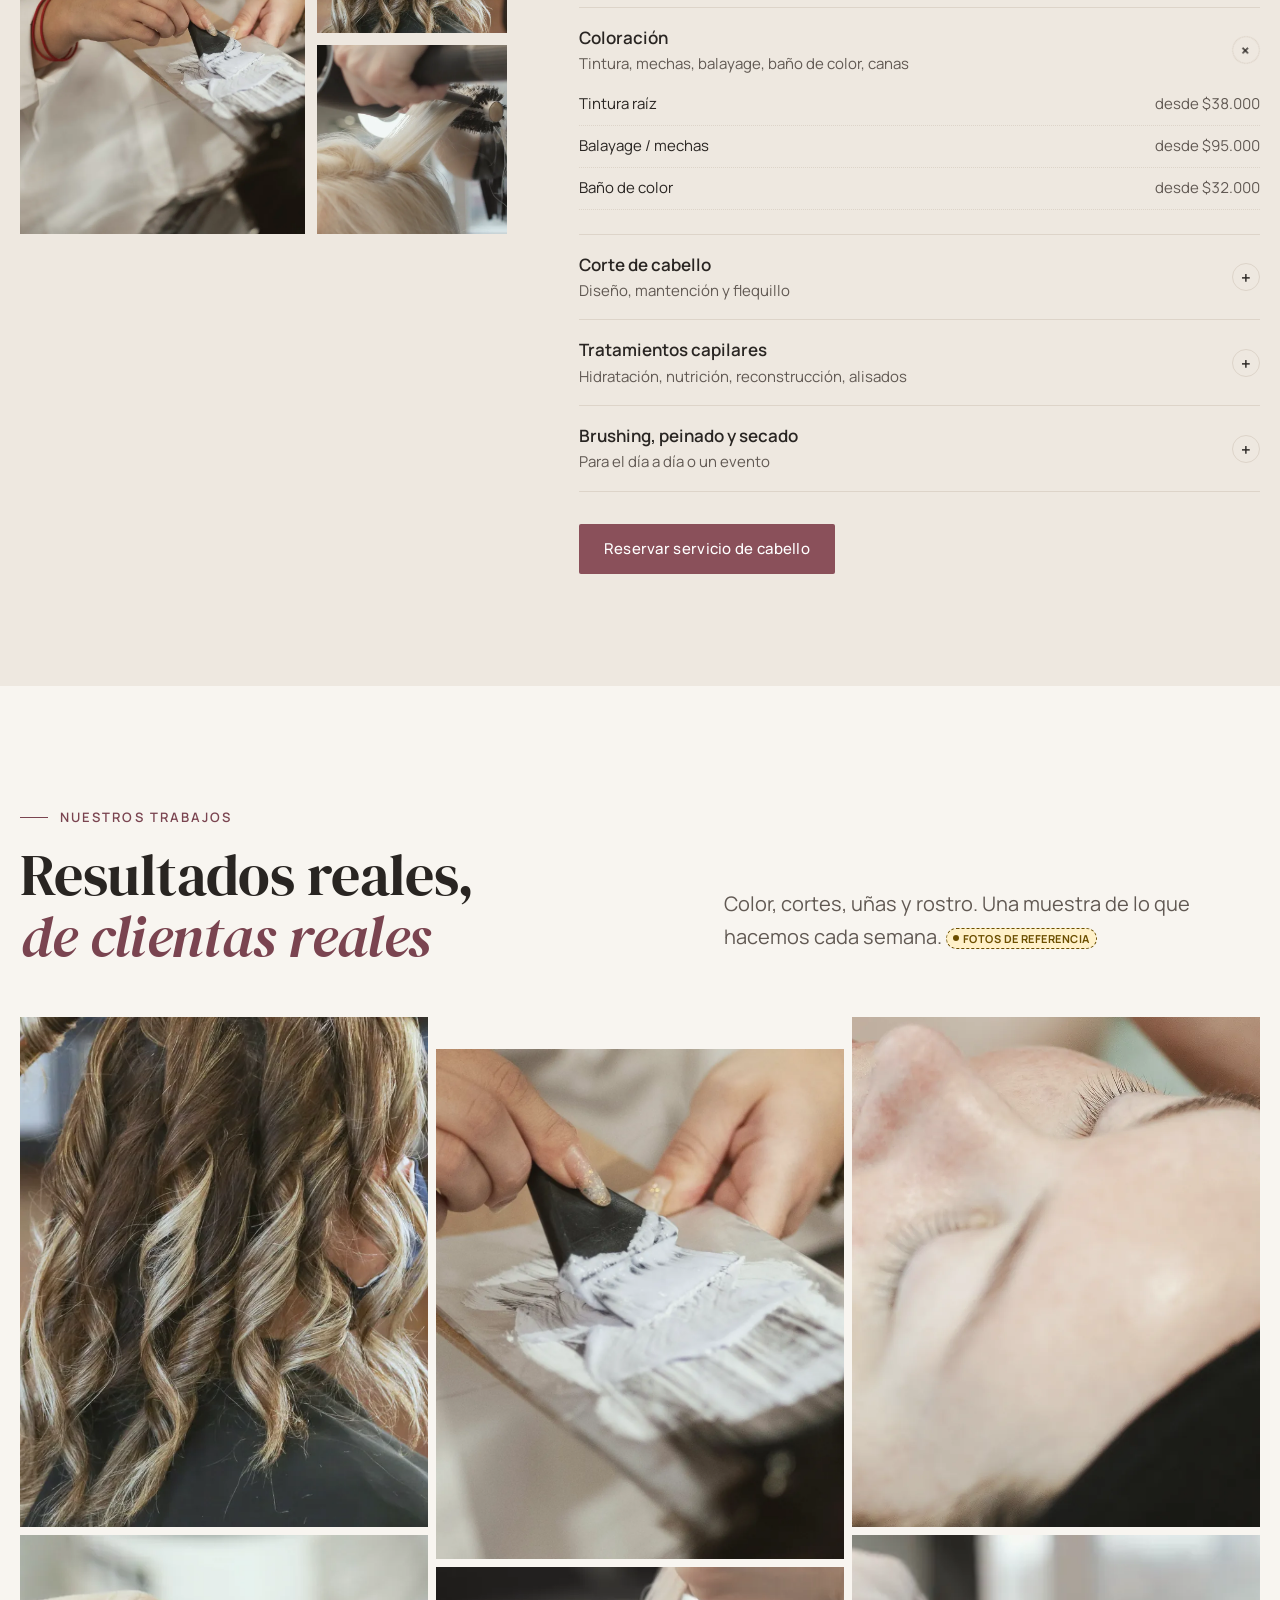
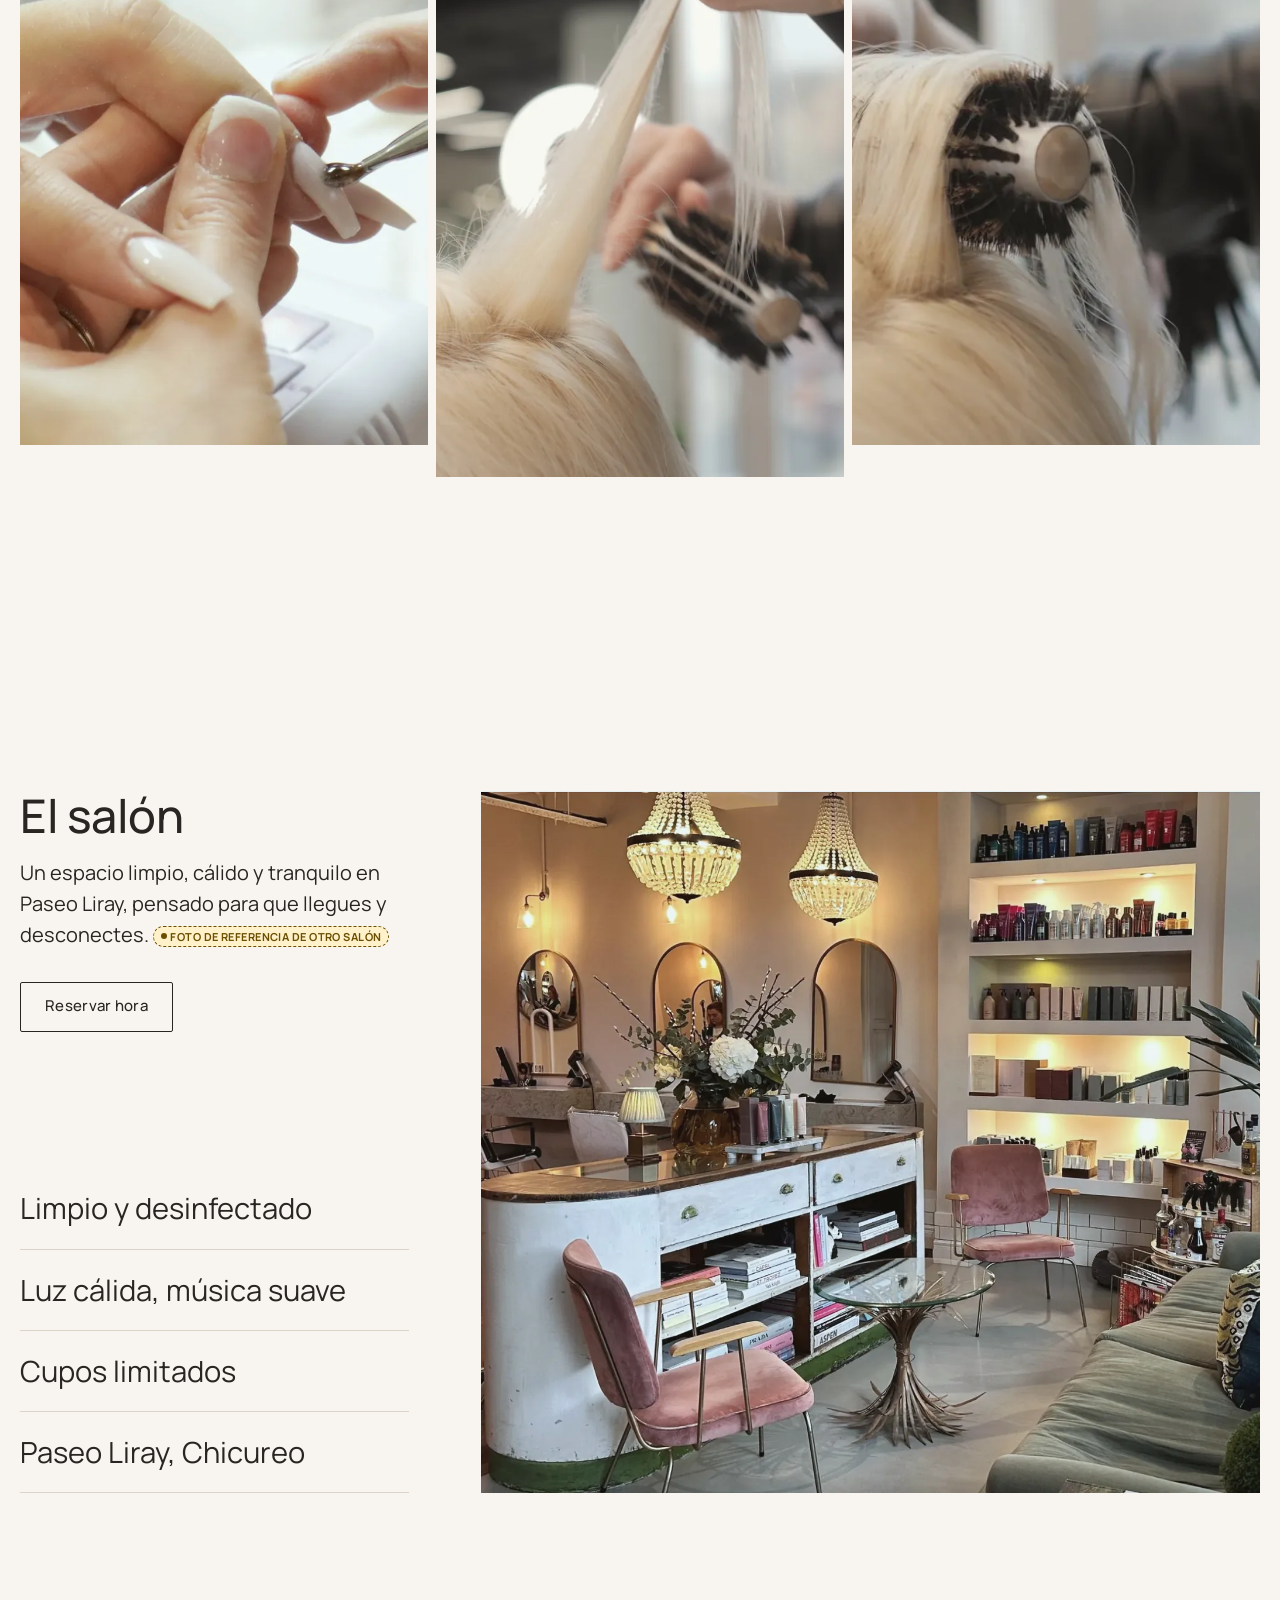
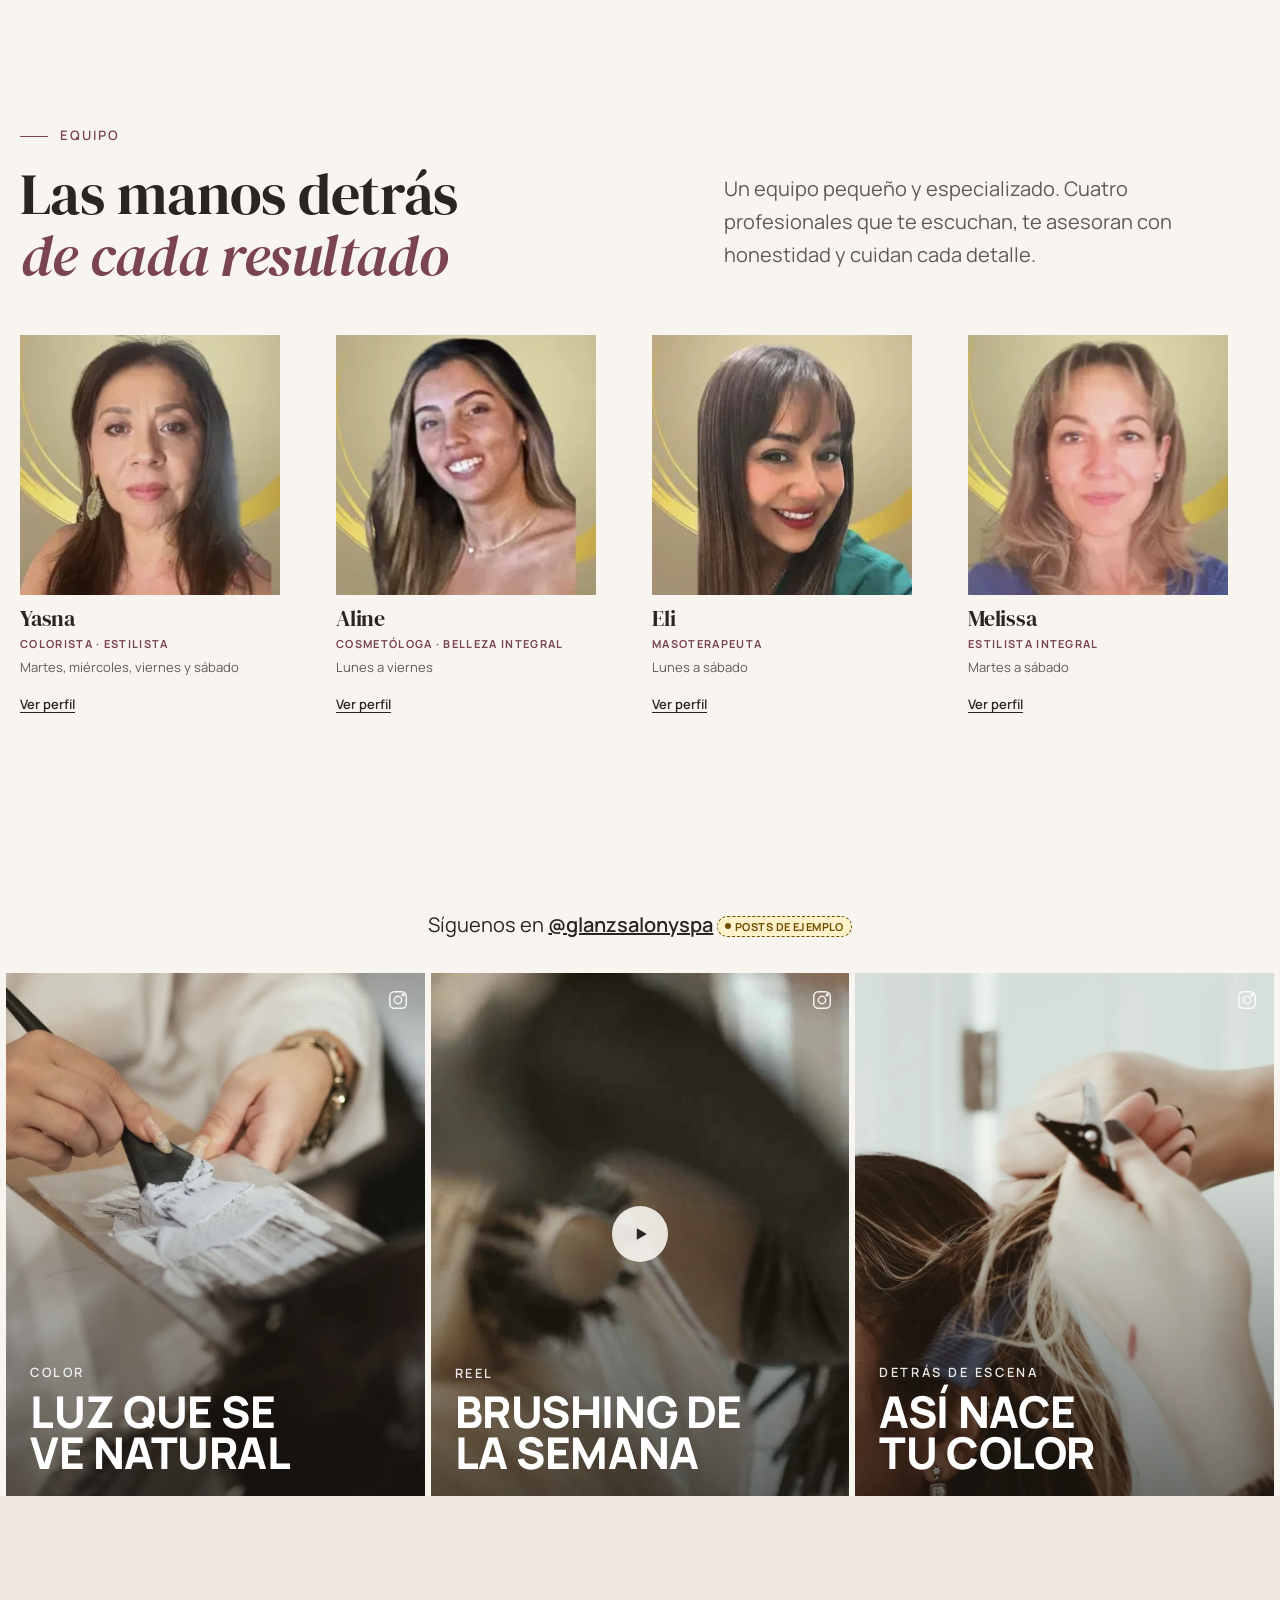
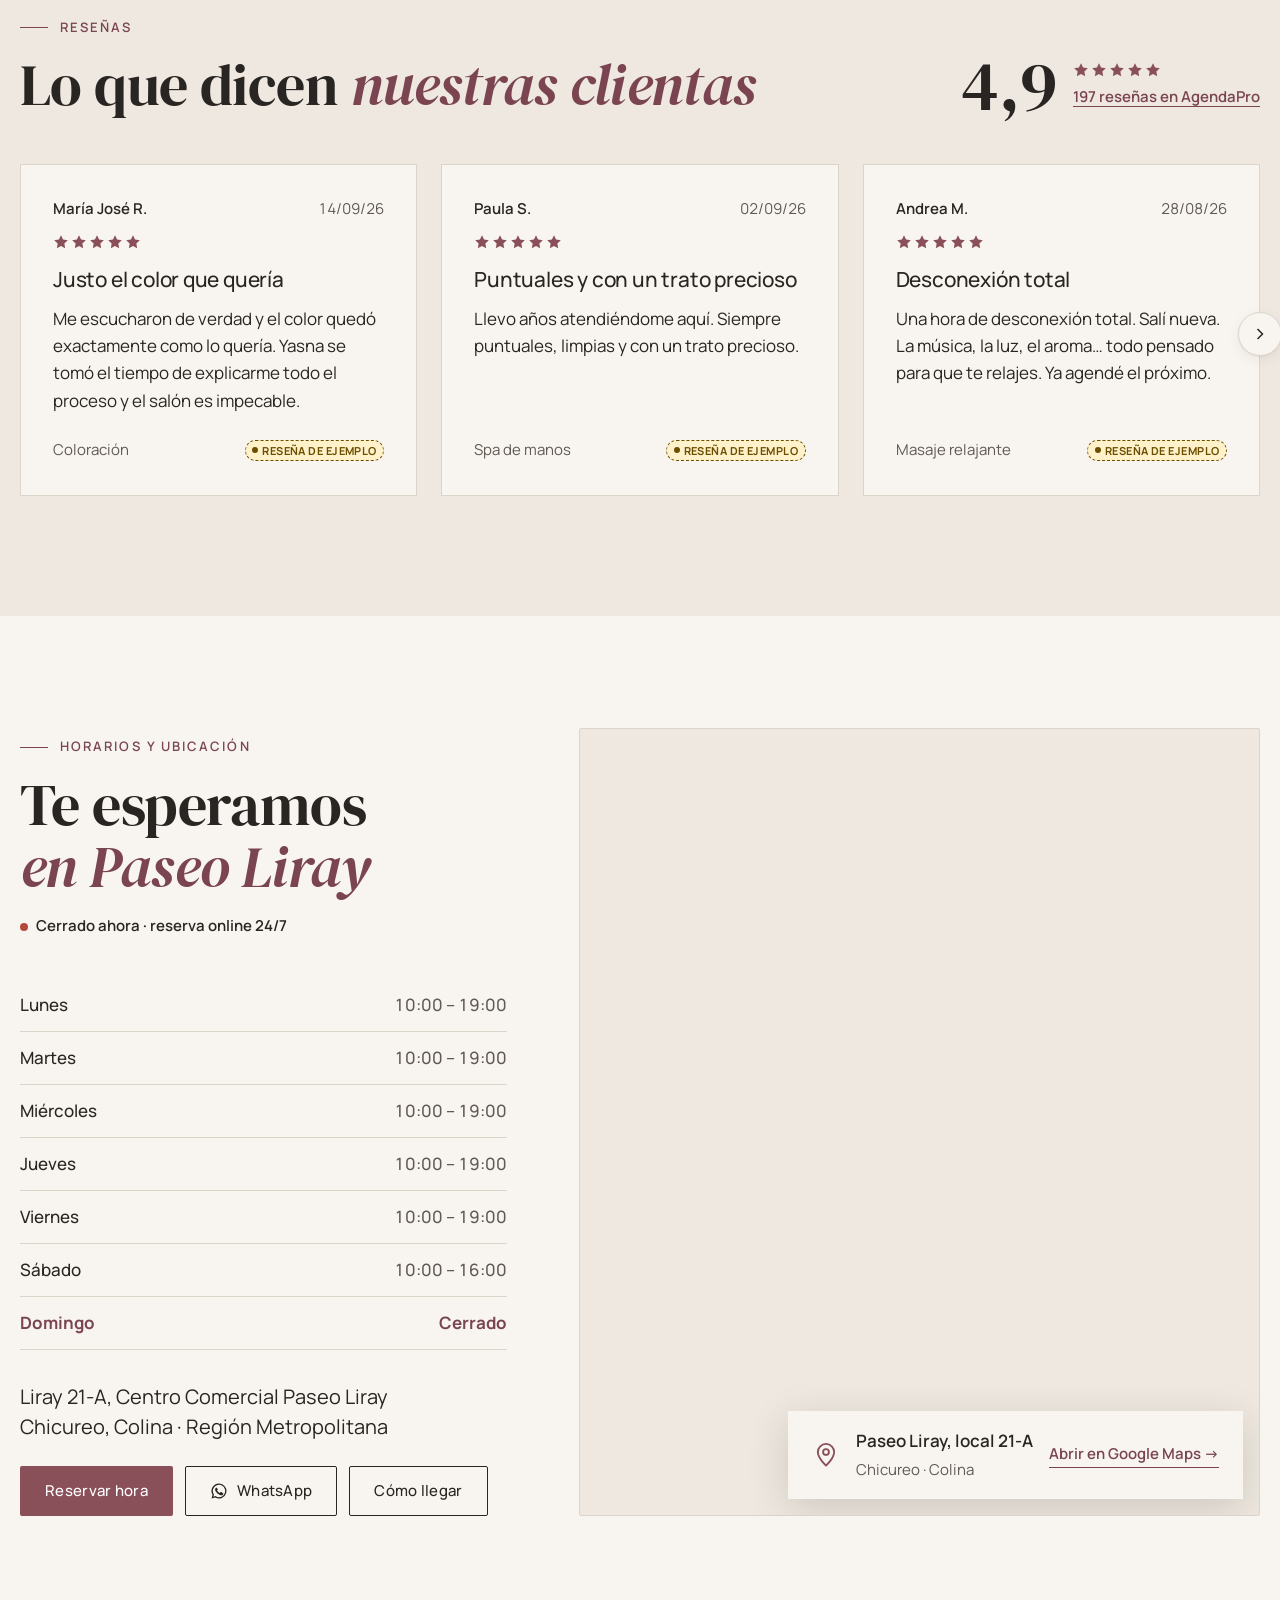
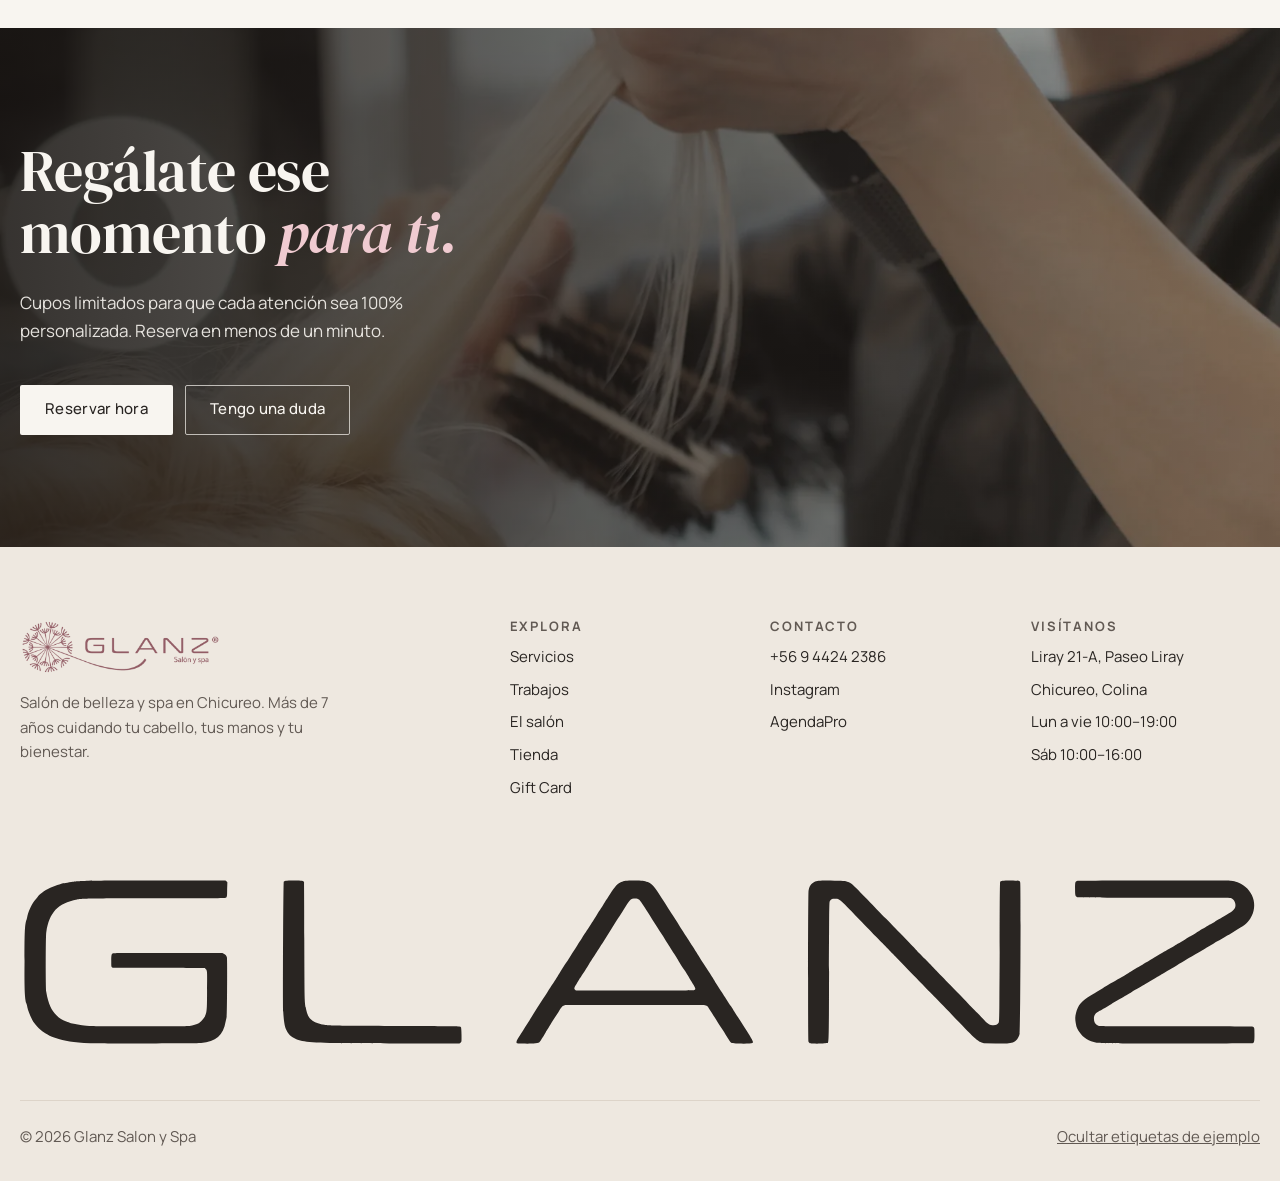
==== commit ab5a650d: "Services: fixed photo block, same side for every category Media grid has a fixed aspect and stays on" ====
--- a/index.html
+++ b/index.html
@@ -369,11 +369,15 @@
 .svc[hidden]{display:none}
 @media (min-width: 900px){
   .svc{grid-template-columns:5fr 7fr;gap:var(--sp-8);align-items:start}
-  .svc--flip .svc__media{order:2}
-}
-.svc__media{display:grid;grid-template-columns:3fr 2fr;gap:var(--sp-3)}
-.svc__media .ph:first-child{aspect-ratio:3/4;border-radius:var(--radius-m);grid-row:span 2}
-.svc__media .ph:not(:first-child){aspect-ratio:1;border-radius:var(--radius-m)}
+  .svc__media{position:sticky;top:calc(var(--header-h) + var(--sp-5))}
+}
+/* Mismo bloque de fotos en todas las categorías: tamaño fijo, siempre a la izquierda */
+.svc__media{display:grid;grid-template-columns:3fr 2fr;grid-template-rows:1fr 1fr;gap:var(--sp-3);aspect-ratio:5/4}
+.svc__media .ph{min-height:0;height:100%}
+.svc__media .ph:first-child{grid-row:1 / 3}
+/* Cambio de categoría suave */
+.svc.is-entering{animation:svcIn var(--dur-med) var(--ease-out)}
+@keyframes svcIn{from{opacity:0;transform:translateY(8px)}to{opacity:1;transform:none}}
 .svc__head h3{font-size:var(--fs-2xl)}
 .svc__head p{color:var(--c-muted);margin-top:var(--sp-3);max-width:52ch}
 .svc-list{list-style:none;margin:var(--sp-6) 0;padding:0;border-top:1px solid var(--c-line)}
@@ -941,7 +945,7 @@
     </div>
 
     <!-- BELLEZA -->
-    <div class="svc svc--flip" role="tabpanel" id="panel-belleza" aria-labelledby="tab-belleza" tabindex="0" hidden>
+    <div class="svc" role="tabpanel" id="panel-belleza" aria-labelledby="tab-belleza" tabindex="0" hidden>
       <div class="svc__media">
         <div class="ph" data-file="assets/img/servicios/belleza-01.webp"><img src="assets/img/servicios/belleza-01.webp" alt="Manicure con esmaltado permanente" loading="lazy" width="600" height="800"></div>
         <div class="ph" data-file="assets/img/servicios/belleza-02.webp"><img src="assets/img/servicios/belleza-02.webp" alt="Limpieza facial y cuidado de la piel" loading="lazy" width="400" height="400"></div>
@@ -1624,7 +1628,9 @@
     tabs.forEach(x => {
       const on = x === t;
       x.setAttribute("aria-selected", on); x.tabIndex = on ? 0 : -1;
-      $("#" + x.getAttribute("aria-controls")).hidden = !on;
+      const panel = $("#" + x.getAttribute("aria-controls"));
+      if (on && panel.hidden) { panel.classList.remove("is-entering"); void panel.offsetWidth; panel.classList.add("is-entering"); }
+      panel.hidden = !on;
     });
   };
   tabs.forEach((t, i) => {
